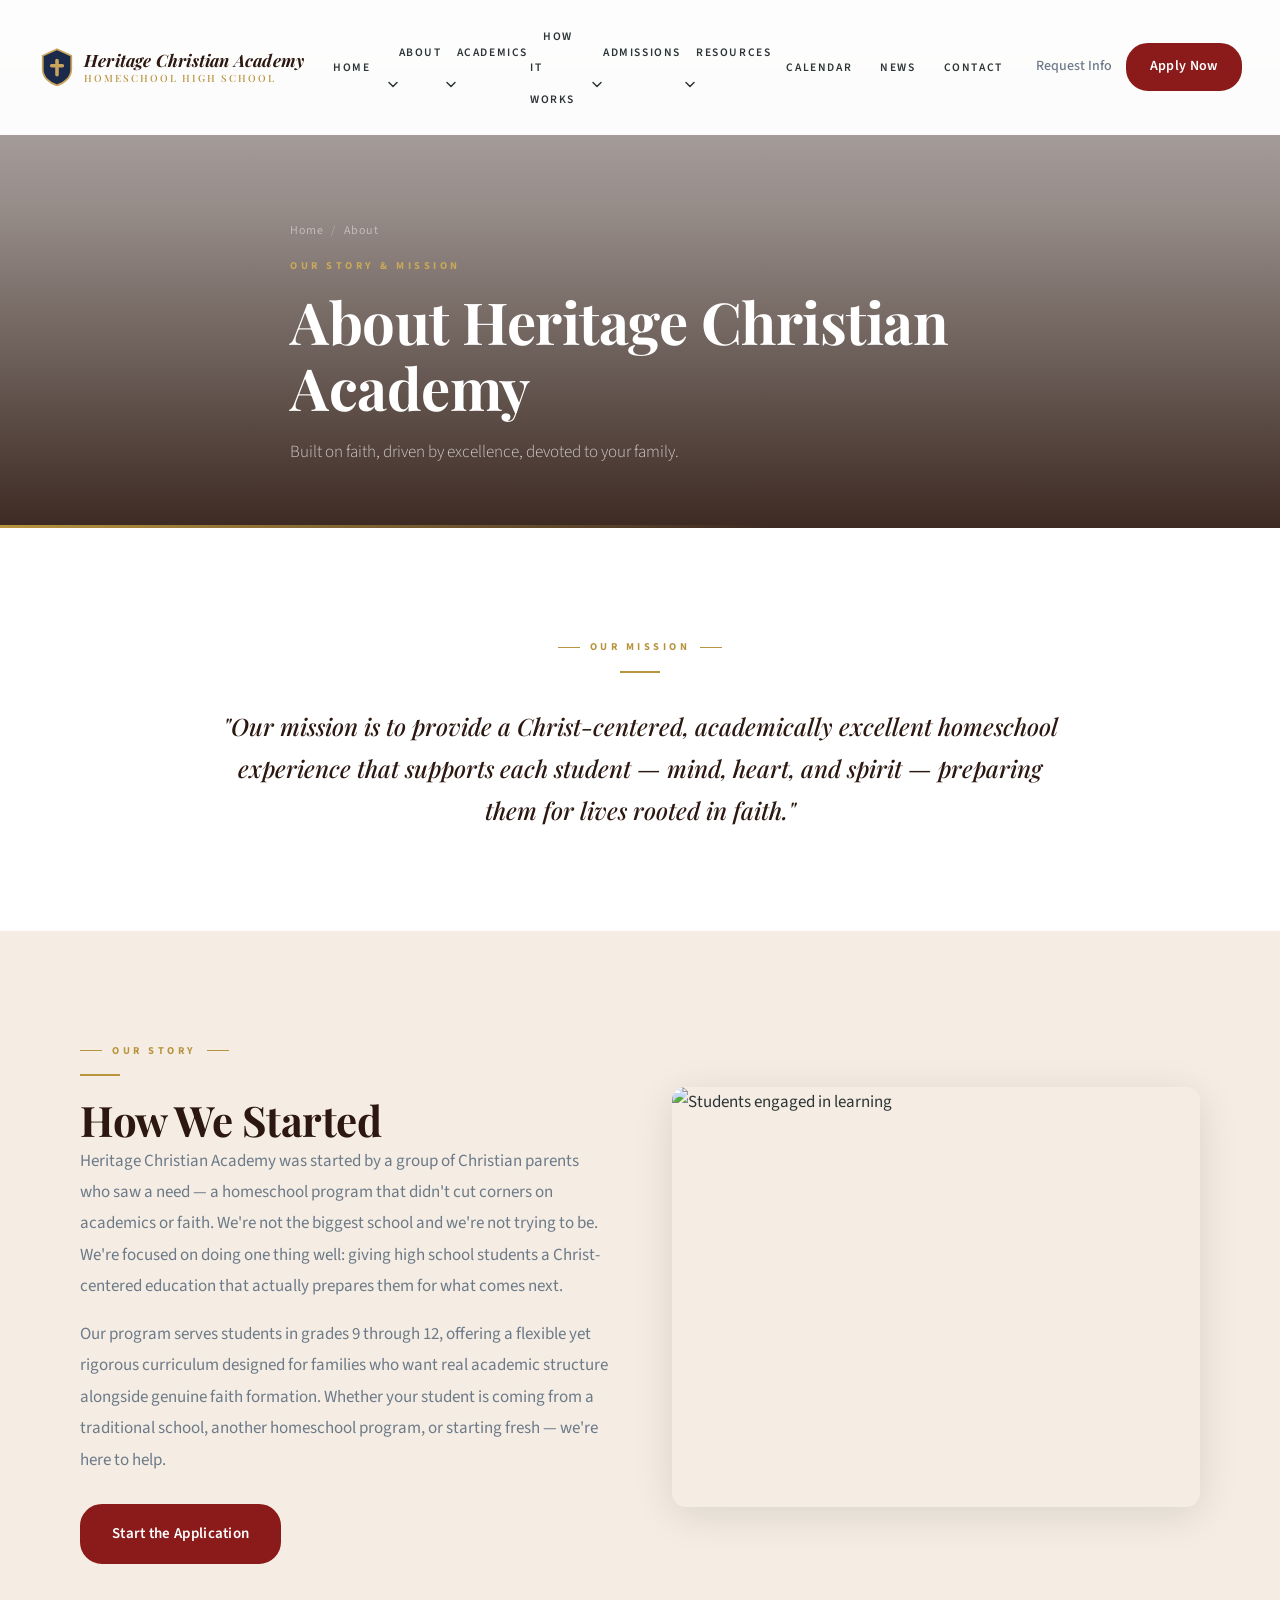
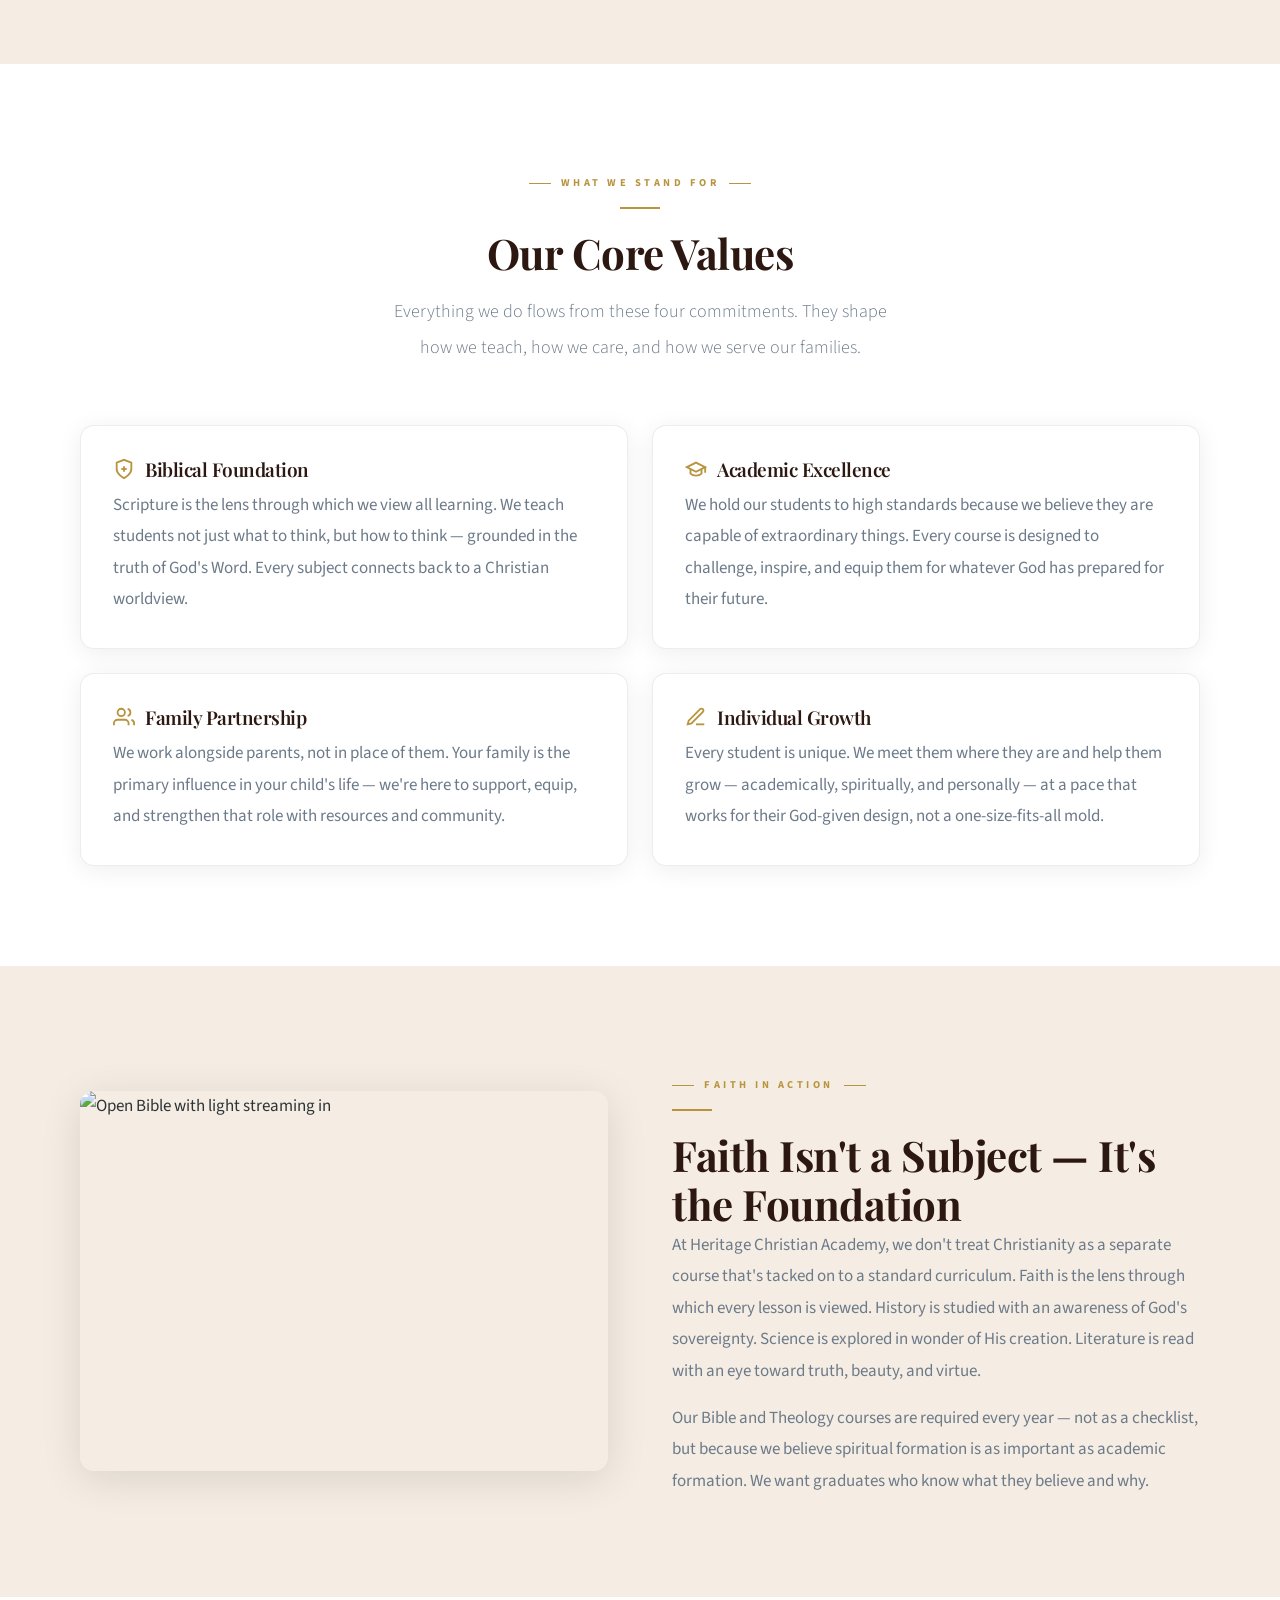
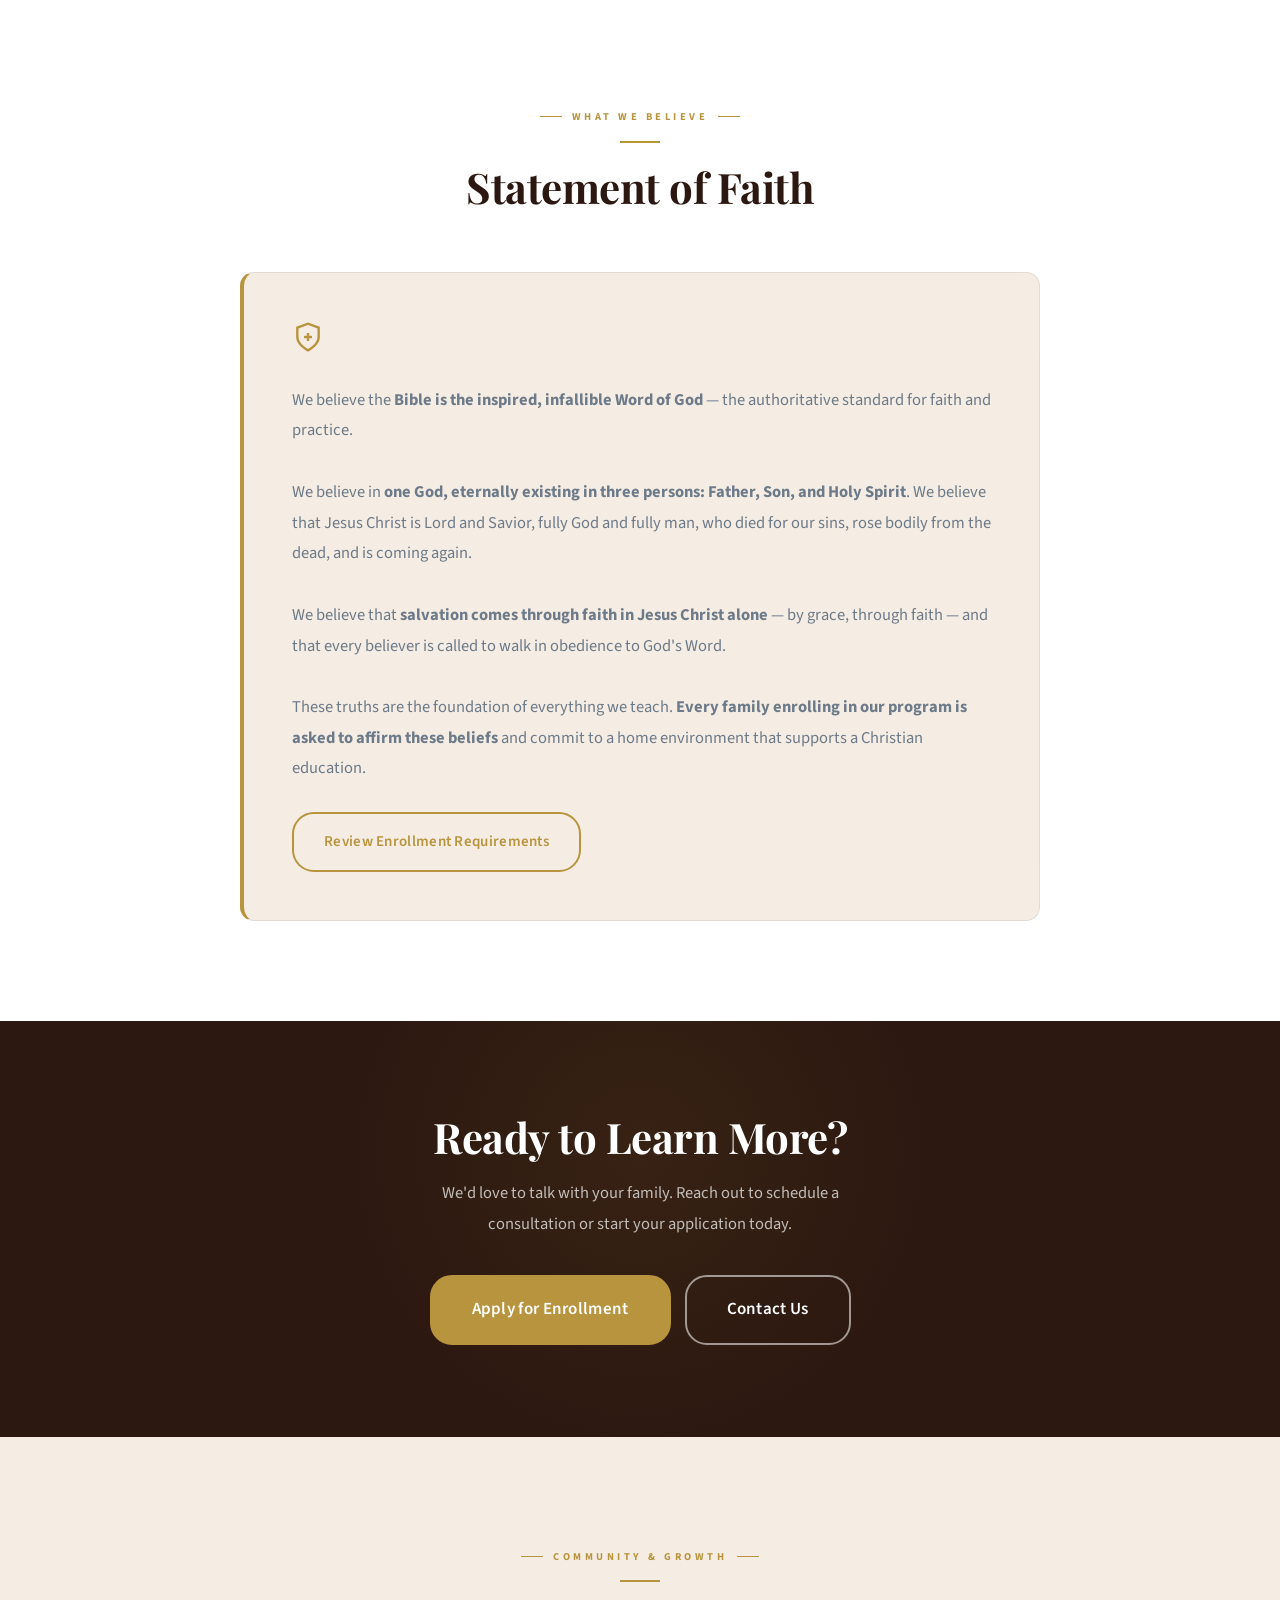
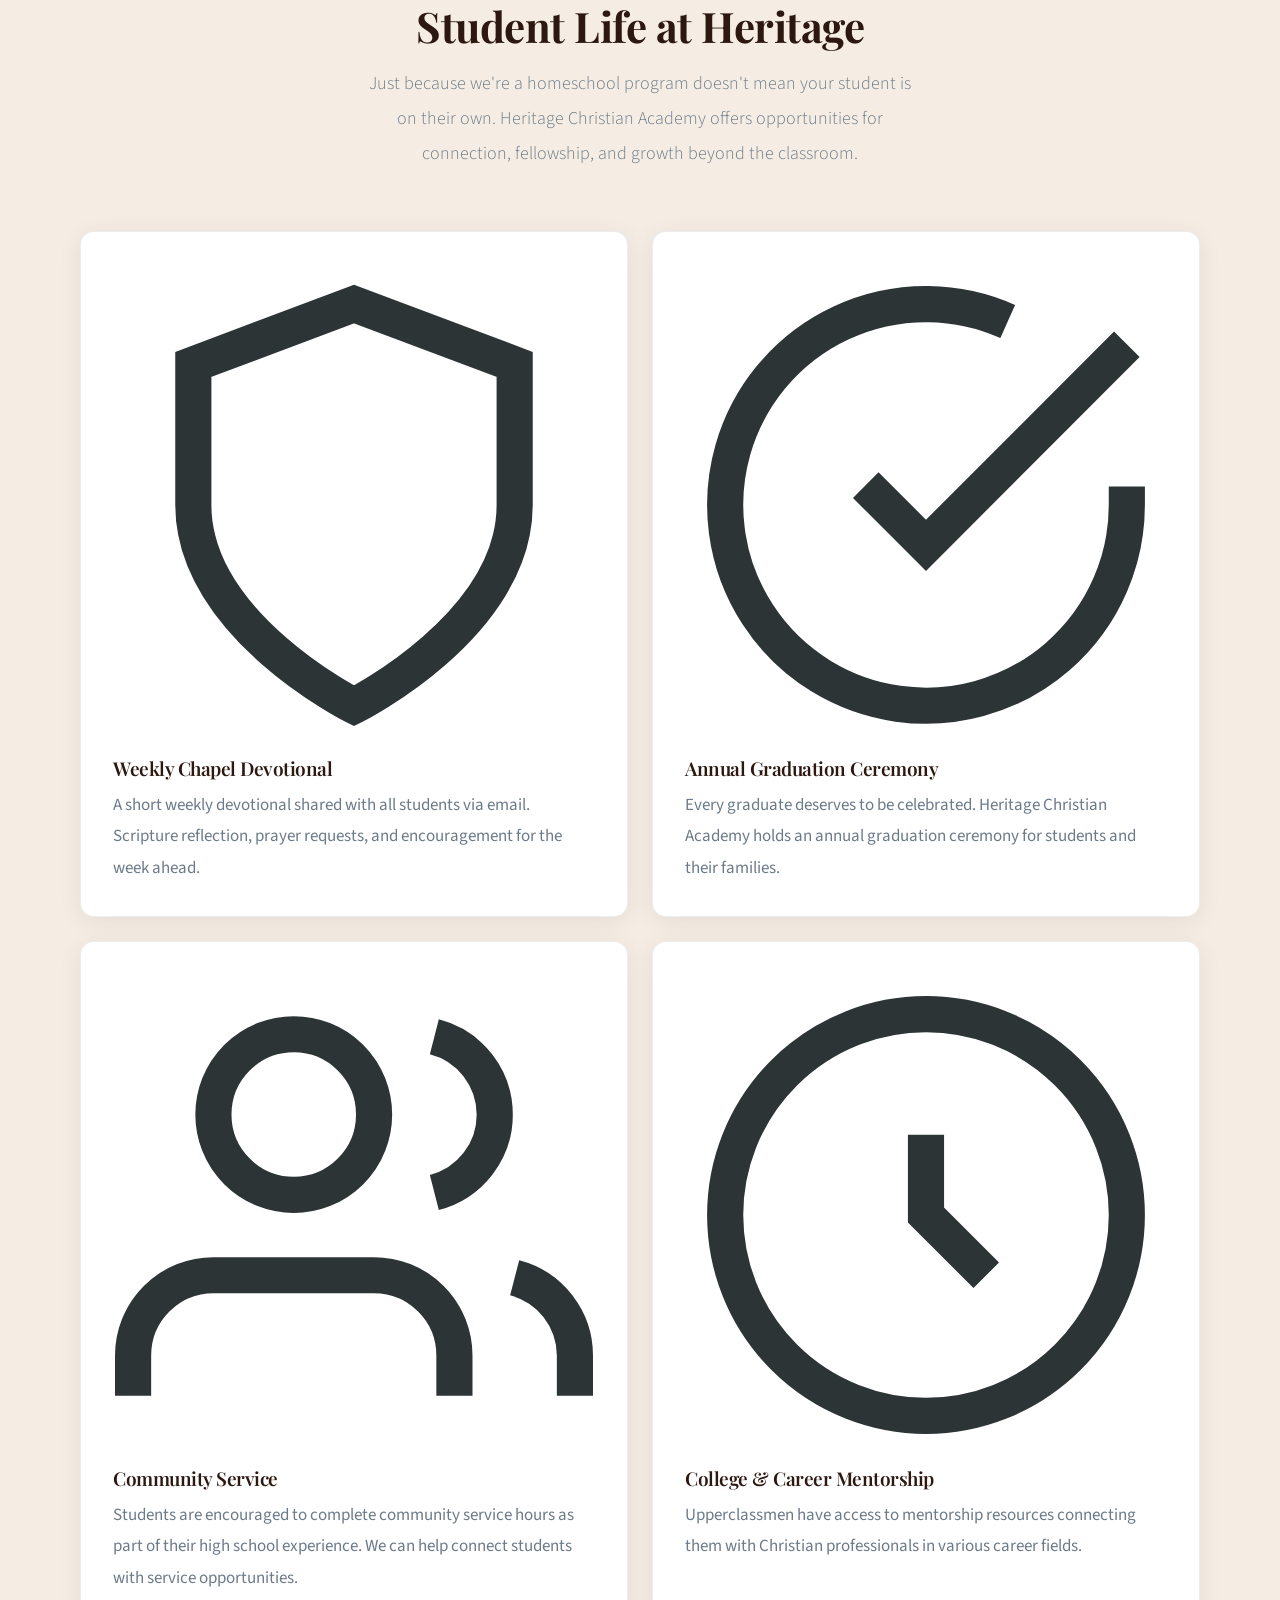
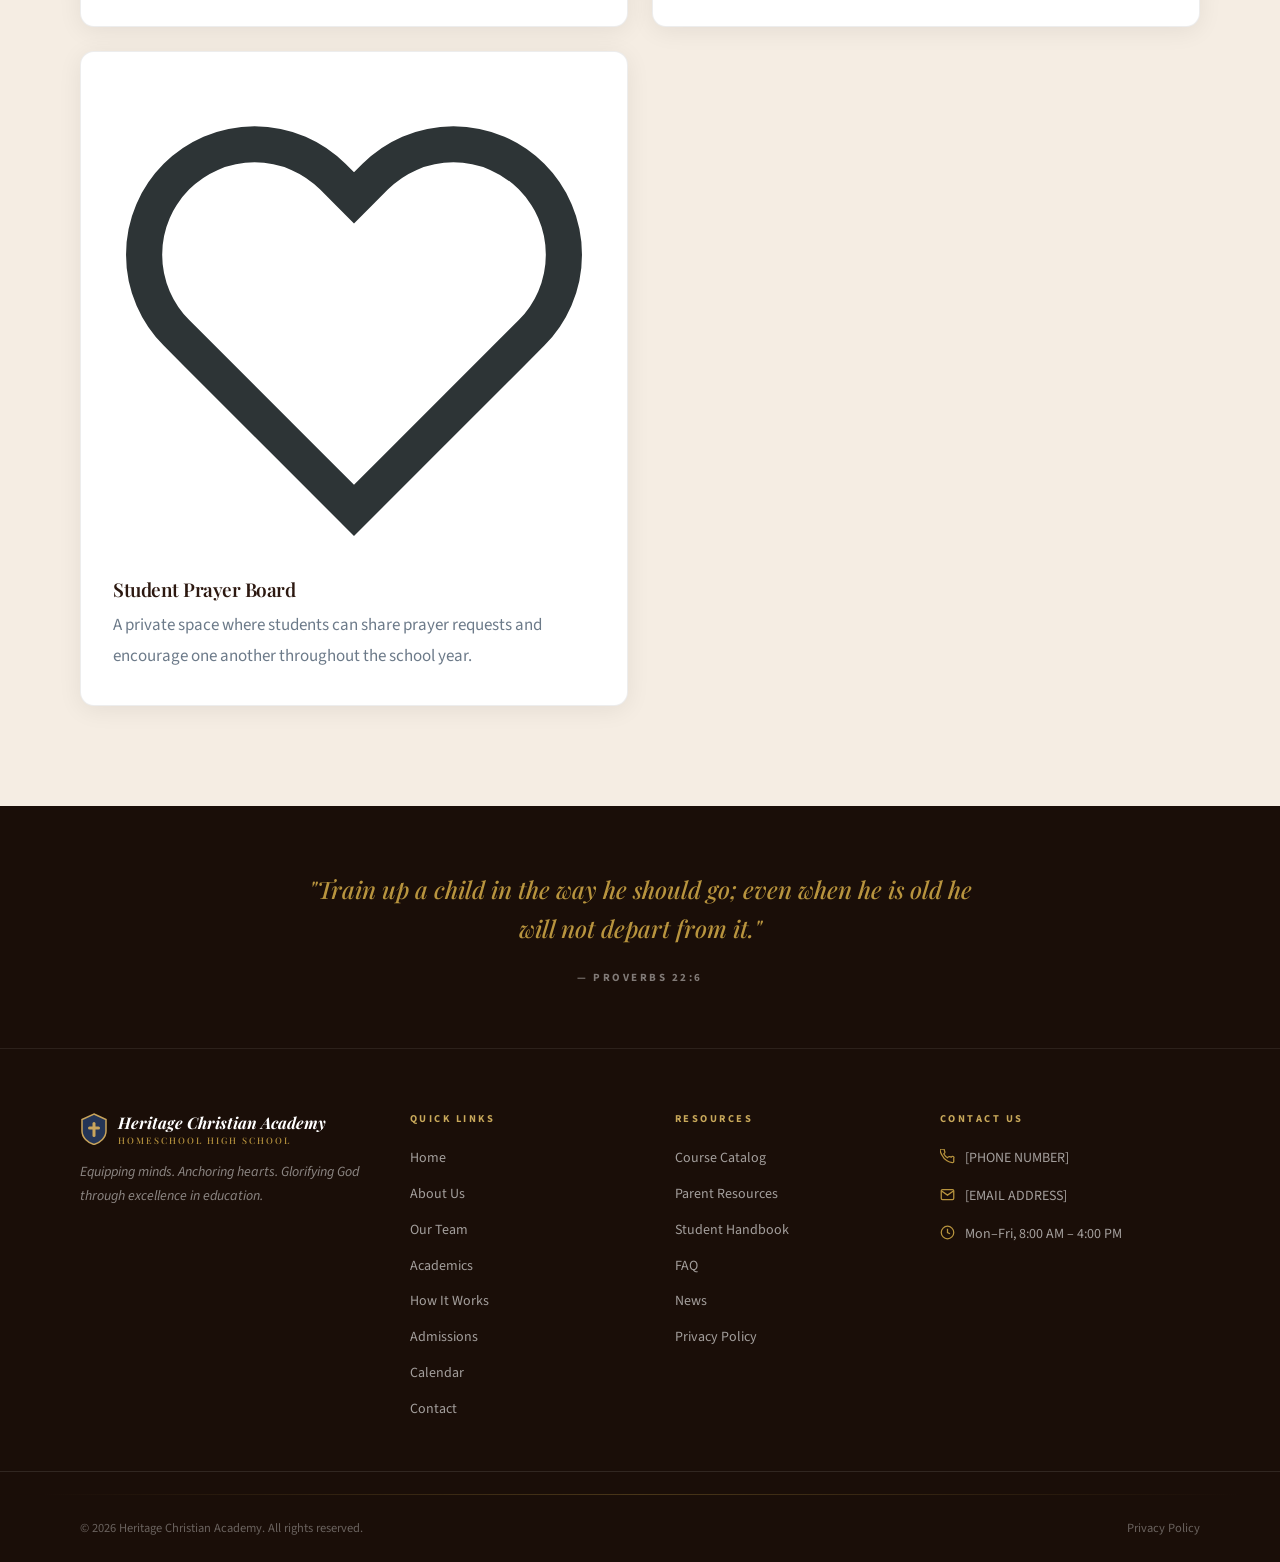
==== about.html @ bde18c43 "complete professional school website - all features added - Added 6 new pages: team, handbook, cours" ====
﻿<!DOCTYPE html>
<html lang="en">
<head>
  <meta charset="UTF-8" />
  <meta name="viewport" content="width=device-width, initial-scale=1.0" />
  <title>Heritage Christian Academy | About Us | Christian Homeschool High School</title>
  <meta name="description" content="Learn about Heritage Christian Academy's mission, values, story, and statement of faith. A Christ-centered homeschool high school serving grades 9–12." />
  <meta property="og:title" content="About Us | Heritage Christian Academy" />
  <meta property="og:description" content="Our mission is to provide a Christ-centered, academically excellent homeschool experience that prepares students for a life of purpose, service, and faith." />
  <link rel="icon" type="image/svg+xml" href="data:image/svg+xml,<svg xmlns='http://www.w3.org/2000/svg' viewBox='0 0 32 32'><path d='M16 1 L30 6.5 L30 18 C30 25 23 30 16 32 C9 30 2 25 2 18 L2 6.5 Z' fill='%231B2A4A'/><rect x='14.5' y='9' width='3' height='15' fill='%23C8A45C' rx='1'/><rect x='9.5' y='14' width='13' height='3' fill='%23C8A45C' rx='1'/></svg>" />
  <link rel="preconnect" href="https://fonts.googleapis.com" />
  <link rel="preconnect" href="https://fonts.gstatic.com" crossorigin />
  <link href="https://fonts.googleapis.com/css2?family=Playfair+Display:ital,wght@0,400;0,500;0,600;0,700;0,800;1,400;1,500;1,600&family=Source+Sans+3:wght@300;400;500;600;700&display=swap" rel="stylesheet" />
  <link rel="stylesheet" href="styles.css" />
</head>
<body>

<nav class="navbar" id="navbar" role="navigation" aria-label="Main navigation">
  <div class="container navbar-inner">
    <a href="index.html" class="nav-logo" aria-label="Heritage Christian Academy home">
      <svg class="nav-logo-icon" viewBox="0 0 28 32" fill="none"><path d="M14 1L26 6.5V18C26 24.5 20.5 29.5 14 31.5C7.5 29.5 2 24.5 2 18V6.5L14 1Z" fill="#1B2A4A" stroke="#C8A45C" stroke-width="1.5"/><rect x="12.5" y="9" width="3" height="15" rx="1.5" fill="#C8A45C"/><rect x="8" y="13.5" width="12" height="3" rx="1.5" fill="#C8A45C"/></svg>
      <div class="nav-logo-text">Heritage Christian Academy<span>Homeschool High School</span></div>
    </a>
    <ul class="nav-links" role="list"><li><a href="index.html">Home</a></li><li class="has-dropdown"><a href="about.html">About <svg class="nav-chevron" viewBox="0 0 10 6" fill="none"><path d="M1 1l4 4 4-4" stroke="currentColor" stroke-width="1.5" stroke-linecap="round" stroke-linejoin="round"/></svg></a><ul class="nav-dropdown"><li><a href="about.html">Our Story</a></li><li><a href="team.html">Our Team</a></li><li><a href="about.html#student-life">Student Life</a></li></ul></li><li class="has-dropdown"><a href="academics.html">Academics <svg class="nav-chevron" viewBox="0 0 10 6" fill="none"><path d="M1 1l4 4 4-4" stroke="currentColor" stroke-width="1.5" stroke-linecap="round" stroke-linejoin="round"/></svg></a><ul class="nav-dropdown"><li><a href="academics.html">Overview</a></li><li><a href="courses.html">Course Catalog</a></li><li><a href="academics.html#diplomas">Graduation Reqs</a></li></ul></li><li><a href="howitworks.html">How It Works</a></li><li class="has-dropdown"><a href="admissions.html">Admissions <svg class="nav-chevron" viewBox="0 0 10 6" fill="none"><path d="M1 1l4 4 4-4" stroke="currentColor" stroke-width="1.5" stroke-linecap="round" stroke-linejoin="round"/></svg></a><ul class="nav-dropdown"><li><a href="admissions.html">How to Apply</a></li><li><a href="admissions.html#tuition">Tuition &amp; Fees</a></li></ul></li><li class="has-dropdown"><a href="resources.html">Resources <svg class="nav-chevron" viewBox="0 0 10 6" fill="none"><path d="M1 1l4 4 4-4" stroke="currentColor" stroke-width="1.5" stroke-linecap="round" stroke-linejoin="round"/></svg></a><ul class="nav-dropdown"><li><a href="resources.html">Parent Resources</a></li><li><a href="handbook.html">Student Handbook</a></li><li><a href="resources.html#transcripts">Transcripts</a></li></ul></li><li><a href="calendar.html">Calendar</a></li><li><a href="news.html">News</a></li><li><a href="contact.html">Contact</a></li></ul>
    <div class="nav-actions">
      <a href="contact.html#inquiry" class="nav-info-link">Request Info</a>
      <a href="apply.html" class="btn btn-primary btn-sm">Apply Now</a>
    </div>
    <button class="hamburger" id="hamburger" aria-label="Toggle menu" aria-expanded="false"><span></span><span></span><span></span></button>
  </div>
</nav>
<div class="mobile-menu" id="mobile-menu" role="dialog">
  <nav><a href="index.html">Home</a><a href="about.html">About</a><a href="team.html">Our Team</a><a href="academics.html">Academics</a><a href="courses.html">Courses</a><a href="howitworks.html">How It Works</a><a href="admissions.html">Admissions</a><a href="resources.html">Resources</a><a href="handbook.html">Handbook</a><a href="calendar.html">Calendar</a><a href="news.html">News</a><a href="contact.html">Contact</a></nav>
  <div class="mobile-menu-apply"><a href="apply.html" class="btn btn-primary">Apply Now</a></div>
  <button class="mobile-close" id="mobile-close" aria-label="Close menu"><svg viewBox="0 0 24 24" fill="none" stroke="currentColor" stroke-width="2.5"><line x1="18" y1="6" x2="6" y2="18"/><line x1="6" y1="6" x2="18" y2="18"/></svg></button>
</div>

<!-- ── Page Hero ───────────────────────────────────────────── -->
<section class="page-hero body-offset">
  <div class="page-hero-bg" style="background-image:url('https://images.unsplash.com/photo-1427504494785-3a9ca7044f45?w=1600&auto=format&fit=crop&q=80')"></div>
  <div class="page-hero-overlay"></div>
  <div class="container page-hero-content">
    <nav class="page-breadcrumb" aria-label="Breadcrumb">
      <a href="index.html">Home</a><span class="sep">/</span><span>About</span>
    </nav>
    <p class="page-hero-label">Our Story &amp; Mission</p>
    <h1 class="page-hero-title">About Heritage Christian Academy</h1>
    <p class="page-hero-sub">Built on faith, driven by excellence, devoted to your family.</p>
  </div>
  <div class="page-hero-accent"></div>
</section>

<!-- ── Mission Statement ──────────────────────────────────── -->
<section class="section bg-white" id="mission">
  <div class="container">
    <div class="section-header centered fade-up" style="margin-bottom:0">
      <span class="section-label">Our Mission</span>
      <div class="accent-line"></div>
    </div>
    <div class="fade-up" style="margin-top:32px">
      <p class="mission-statement">"Our mission is to provide a Christ-centered, academically excellent homeschool experience that supports each student — mind, heart, and spirit — preparing them for lives rooted in faith."</p>
    </div>
  </div>
</section>

<!-- ── Our Story ──────────────────────────────────────────── -->
<section class="section bg-cream">
  <div class="container">
    <div class="two-col">
      <div class="two-col-text fade-up">
        <span class="section-label">Our Story</span>
        <div class="accent-line"></div>
        <h2>How We Started</h2>
        <p>Heritage Christian Academy was started by a group of Christian parents who saw a need — a homeschool program that didn't cut corners on academics or faith. We're not the biggest school and we're not trying to be. We're focused on doing one thing well: giving high school students a Christ-centered education that actually prepares them for what comes next.</p>
        <p>Our program serves students in grades 9 through 12, offering a flexible yet rigorous curriculum designed for families who want real academic structure alongside genuine faith formation. Whether your student is coming from a traditional school, another homeschool program, or starting fresh — we're here to help.</p>
        <div style="margin-top:28px">
          <a href="admissions.html" class="btn btn-primary">Start the Application</a>
        </div>
      </div>
      <div class="two-col-img fade-up" style="height:420px">
        <img src="https://images.unsplash.com/photo-1427504494785-3a9ca7044f45?w=800&q=80" alt="Students engaged in learning" loading="lazy" />
      </div>
    </div>
  </div>
</section>

<!-- ── Our Values ─────────────────────────────────────────── -->
<section class="section bg-white" id="values">
  <div class="container">
    <div class="section-header centered fade-up">
      <span class="section-label">What We Stand For</span>
      <div class="accent-line"></div>
      <h2>Our Core Values</h2>
      <p class="lead" style="max-width:520px;margin:16px auto 0">Everything we do flows from these four commitments. They shape how we teach, how we care, and how we serve our families.</p>
    </div>
    <div class="values-grid">
      <div class="value-card fade-up">
        <h3>
          <svg viewBox="0 0 24 24" fill="none" stroke="currentColor" stroke-width="2" aria-hidden="true"><path d="M12 22s8-4 8-10V5l-8-3-8 3v7c0 6 8 10 8 10z"/><line x1="12" y1="9" x2="12" y2="15"/><line x1="9" y1="12" x2="15" y2="12"/></svg>
          Biblical Foundation
        </h3>
        <p>Scripture is the lens through which we view all learning. We teach students not just what to think, but how to think — grounded in the truth of God's Word. Every subject connects back to a Christian worldview.</p>
      </div>
      <div class="value-card fade-up">
        <h3>
          <svg viewBox="0 0 24 24" fill="none" stroke="currentColor" stroke-width="2" aria-hidden="true"><path d="M22 10v6M2 10l10-5 10 5-10 5z"/><path d="M6 12v5c3 3 9 3 12 0v-5"/></svg>
          Academic Excellence
        </h3>
        <p>We hold our students to high standards because we believe they are capable of extraordinary things. Every course is designed to challenge, inspire, and equip them for whatever God has prepared for their future.</p>
      </div>
      <div class="value-card fade-up">
        <h3>
          <svg viewBox="0 0 24 24" fill="none" stroke="currentColor" stroke-width="2" aria-hidden="true"><path d="M17 21v-2a4 4 0 00-4-4H5a4 4 0 00-4 4v2"/><circle cx="9" cy="7" r="4"/><path d="M23 21v-2a4 4 0 00-3-3.87M16 3.13a4 4 0 010 7.75"/></svg>
          Family Partnership
        </h3>
        <p>We work alongside parents, not in place of them. Your family is the primary influence in your child's life — we're here to support, equip, and strengthen that role with resources and community.</p>
      </div>
      <div class="value-card fade-up">
        <h3>
          <svg viewBox="0 0 24 24" fill="none" stroke="currentColor" stroke-width="2" aria-hidden="true"><path d="M12 20h9"/><path d="M16.5 3.5a2.121 2.121 0 013 3L7 19l-4 1 1-4L16.5 3.5z"/></svg>
          Individual Growth
        </h3>
        <p>Every student is unique. We meet them where they are and help them grow — academically, spiritually, and personally — at a pace that works for their God-given design, not a one-size-fits-all mold.</p>
      </div>
    </div>
  </div>
</section>

<!-- ── Faith & Image ───────────────────────────────────────── -->
<section class="section bg-cream">
  <div class="container">
    <div class="two-col" style="direction:rtl">
      <div class="two-col-text fade-up" style="direction:ltr">
        <span class="section-label">Faith in Action</span>
        <div class="accent-line"></div>
        <h2>Faith Isn't a Subject — It's the Foundation</h2>
        <p>At Heritage Christian Academy, we don't treat Christianity as a separate course that's tacked on to a standard curriculum. Faith is the lens through which every lesson is viewed. History is studied with an awareness of God's sovereignty. Science is explored in wonder of His creation. Literature is read with an eye toward truth, beauty, and virtue.</p>
        <p>Our Bible and Theology courses are required every year — not as a checklist, but because we believe spiritual formation is as important as academic formation. We want graduates who know what they believe and why.</p>
      </div>
      <div class="two-col-img fade-up" style="height:380px;direction:ltr">
        <img src="https://images.unsplash.com/photo-1504052434569-70ad5836ab65?w=800&q=80" alt="Open Bible with light streaming in" loading="lazy" />
      </div>
    </div>
  </div>
</section>

<!-- ── Statement of Faith ─────────────────────────────────── -->
<section class="section bg-white" id="statement-of-faith">
  <div class="container">
    <div class="section-header centered fade-up">
      <span class="section-label">What We Believe</span>
      <div class="accent-line"></div>
      <h2>Statement of Faith</h2>
    </div>
    <div class="sof-box fade-up">
      <div class="sof-icon">
        <svg width="32" height="32" viewBox="0 0 24 24" fill="none" stroke="currentColor" stroke-width="1.8" aria-hidden="true"><path d="M12 22s8-4 8-10V5l-8-3-8 3v7c0 6 8 10 8 10z"/><line x1="12" y1="9" x2="12" y2="15"/><line x1="9" y1="12" x2="15" y2="12"/></svg>
      </div>
      <p>We believe the <strong>Bible is the inspired, infallible Word of God</strong> — the authoritative standard for faith and practice.</p>
      <br/>
      <p>We believe in <strong>one God, eternally existing in three persons: Father, Son, and Holy Spirit</strong>. We believe that Jesus Christ is Lord and Savior, fully God and fully man, who died for our sins, rose bodily from the dead, and is coming again.</p>
      <br/>
      <p>We believe that <strong>salvation comes through faith in Jesus Christ alone</strong> — by grace, through faith — and that every believer is called to walk in obedience to God's Word.</p>
      <br/>
      <p>These truths are the foundation of everything we teach. <strong>Every family enrolling in our program is asked to affirm these beliefs</strong> and commit to a home environment that supports a Christian education.</p>
      <div style="margin-top:28px">
        <a href="admissions.html" class="btn btn-outline-gold">Review Enrollment Requirements</a>
      </div>
    </div>
  </div>
</section>

<!-- ── CTA ─────────────────────────────────────────────────── -->
<section class="cta-banner">
  <div class="container">
    <h2 class="fade-up">Ready to Learn More?</h2>
    <p class="fade-up">We'd love to talk with your family. Reach out to schedule a consultation or start your application today.</p>
    <div class="cta-buttons fade-up">
      <a href="apply.html" class="btn btn-gold btn-lg">Apply for Enrollment</a>
      <a href="contact.html" class="btn btn-outline-white btn-lg">Contact Us</a>
    </div>
  </div>
</section>

<!-- ── Student Life ───────────────────────────────────────── -->
<section class="section bg-cream" id="student-life">
  <div class="container">
    <div class="section-header centered fade-up">
      <span class="section-label">Community &amp; Growth</span>
      <div class="accent-line"></div>
      <h2>Student Life at Heritage</h2>
      <p class="lead" style="max-width:560px;margin:14px auto 0">Just because we're a homeschool program doesn't mean your student is on their own. Heritage Christian Academy offers opportunities for connection, fellowship, and growth beyond the classroom.</p>
    </div>
    <div class="values-grid fade-up">
      <div class="value-card"><div class="value-icon"><svg viewBox="0 0 24 24" fill="none" stroke="currentColor" stroke-width="1.8"><path d="M12 22s8-4 8-10V5l-8-3-8 3v7c0 6 8 10 8 10z"/></svg></div><h3>Weekly Chapel Devotional</h3><p>A short weekly devotional shared with all students via email. Scripture reflection, prayer requests, and encouragement for the week ahead.</p></div>
      <div class="value-card"><div class="value-icon"><svg viewBox="0 0 24 24" fill="none" stroke="currentColor" stroke-width="1.8"><path d="M22 11.08V12a10 10 0 11-5.93-9.14"/><polyline points="22 4 12 14.01 9 11.01"/></svg></div><h3>Annual Graduation Ceremony</h3><p>Every graduate deserves to be celebrated. Heritage Christian Academy holds an annual graduation ceremony for students and their families.</p></div>
      <div class="value-card"><div class="value-icon"><svg viewBox="0 0 24 24" fill="none" stroke="currentColor" stroke-width="1.8"><path d="M17 21v-2a4 4 0 00-4-4H5a4 4 0 00-4 4v2"/><circle cx="9" cy="7" r="4"/><path d="M23 21v-2a4 4 0 00-3-3.87M16 3.13a4 4 0 010 7.75"/></svg></div><h3>Community Service</h3><p>Students are encouraged to complete community service hours as part of their high school experience. We can help connect students with service opportunities.</p></div>
      <div class="value-card"><div class="value-icon"><svg viewBox="0 0 24 24" fill="none" stroke="currentColor" stroke-width="1.8"><circle cx="12" cy="12" r="10"/><path d="M12 8v4l3 3"/></svg></div><h3>College &amp; Career Mentorship</h3><p>Upperclassmen have access to mentorship resources connecting them with Christian professionals in various career fields.</p></div>
      <div class="value-card"><div class="value-icon"><svg viewBox="0 0 24 24" fill="none" stroke="currentColor" stroke-width="1.8"><path d="M20.84 4.61a5.5 5.5 0 00-7.78 0L12 5.67l-1.06-1.06a5.5 5.5 0 00-7.78 7.78l1.06 1.06L12 21.23l7.78-7.78 1.06-1.06a5.5 5.5 0 000-7.78z"/></svg></div><h3>Student Prayer Board</h3><p>A private space where students can share prayer requests and encourage one another throughout the school year.</p></div>
    </div>
  </div>
</section>

<footer class="footer" role="contentinfo">
  <div class="footer-scripture-top"><blockquote>"Train up a child in the way he should go; even when he is old he will not depart from it."</blockquote><cite>— Proverbs 22:6</cite></div>
  <div class="footer-main"><div class="container"><div class="footer-grid">
    <div><div class="footer-logo"><svg width="28" height="32" viewBox="0 0 28 32" fill="none"><path d="M14 1L26 6.5V18C26 24.5 20.5 29.5 14 31.5C7.5 29.5 2 24.5 2 18V6.5L14 1Z" fill="#243557" stroke="#C8A45C" stroke-width="1.5"/><rect x="12.5" y="9" width="3" height="15" rx="1.5" fill="#C8A45C"/><rect x="8" y="13.5" width="12" height="3" rx="1.5" fill="#C8A45C"/></svg><div class="footer-logo-text">Heritage Christian Academy<span>Homeschool High School</span></div></div><p class="footer-tagline">Equipping minds. Anchoring hearts. Glorifying God through excellence in education.</p></div>
    <div><h4 class="footer-heading">Quick Links</h4><ul class="footer-links"><li><a href="index.html">Home</a></li><li><a href="about.html">About Us</a></li><li><a href="team.html">Our Team</a></li><li><a href="academics.html">Academics</a></li><li><a href="howitworks.html">How It Works</a></li><li><a href="admissions.html">Admissions</a></li><li><a href="calendar.html">Calendar</a></li><li><a href="contact.html">Contact</a></li></ul></div>
    <div><h4 class="footer-heading">Resources</h4><ul class="footer-links"><li><a href="courses.html">Course Catalog</a></li><li><a href="resources.html">Parent Resources</a></li><li><a href="handbook.html">Student Handbook</a></li><li><a href="faq.html">FAQ</a></li><li><a href="news.html">News</a></li><li><a href="privacy.html">Privacy Policy</a></li></ul></div>
    <div><h4 class="footer-heading">Contact Us</h4><div class="footer-contact"><div class="footer-contact-item"><svg viewBox="0 0 24 24" fill="none" stroke="currentColor" stroke-width="2"><path d="M22 16.92v3a2 2 0 01-2.18 2 19.79 19.79 0 01-8.63-3.07A19.5 19.5 0 013.07 9.76a19.79 19.79 0 01-3.07-8.68A2 2 0 012 0h3a2 2 0 012 1.72 12.84 12.84 0 00.7 2.81 2 2 0 01-.45 2.11L6.09 7.91a16 16 0 006 6l1.27-1.27a2 2 0 012.11-.45 12.84 12.84 0 002.81.7A2 2 0 0122 14.92z"/></svg><span><a href="tel:[PHONE NUMBER]">[PHONE NUMBER]</a></span></div><div class="footer-contact-item"><svg viewBox="0 0 24 24" fill="none" stroke="currentColor" stroke-width="2"><path d="M4 4h16c1.1 0 2 .9 2 2v12c0 1.1-.9 2-2 2H4c-1.1 0-2-.9-2-2V6c0-1.1.9-2 2-2z"/><polyline points="22,6 12,13 2,6"/></svg><span><a href="mailto:[EMAIL ADDRESS]">[EMAIL ADDRESS]</a></span></div><div class="footer-contact-item"><svg viewBox="0 0 24 24" fill="none" stroke="currentColor" stroke-width="2"><circle cx="12" cy="12" r="10"/><polyline points="12 6 12 12 16 14"/></svg><span>Mon–Fri, 8:00 AM – 4:00 PM</span></div></div></div>
  </div></div></div>
  <div class="footer-bottom"><div class="footer-gold-line container"></div><div class="footer-bottom-inner"><span>© 2026 Heritage Christian Academy. All rights reserved.</span><div class="footer-bottom-links"><a href="privacy.html">Privacy Policy</a></div></div></div>
</footer>

<script src="script.js"></script>
</body>
</html>
---- styles.css ----
/* ============================================================
   HERITAGE CHRISTIAN ACADEMY — STYLES v2
   ============================================================ */

@import url('https://fonts.googleapis.com/css2?family=Playfair+Display:ital,wght@0,400;0,500;0,600;0,700;0,800;1,400;1,500;1,600&family=Source+Sans+3:wght@300;400;500;600;700&display=swap');

/* ── Variables ────────────────────────────────────────────── */
:root {
  --navy:        #2C1810;
  --navy-dark:   #1A0E08;
  --navy-light:  #3B2218;
  --cream:       #F5EDE3;
  --cream-dark:  #F0E6D8;
  --gold:        #B8943E;
  --gold-dark:   #A6843A;
  --gold-light:  #C8A85A;
  --crimson:      #8B1A1A;
  --crimson-dark: #6B1010;
  --crimson-light: #A02020;
  --sage:        #7FA085;
  --sage-light:  #97B89D;
  --charcoal:    #2D3436;
  --gray:        #6C7A89;
  --gray-light:  #9BA8B4;
  --white:       #FFFFFF;
  --border:      rgba(0,0,0,0.07);
  --border-gold: rgba(184,148,62,0.25);
  --shadow:      0 4px 24px rgba(0,0,0,0.07);
  --shadow-md:   0 8px 40px rgba(0,0,0,0.11);
  --shadow-lg:   0 20px 64px rgba(0,0,0,0.15);
  --radius:      14px;
  --radius-sm:   8px;
  --radius-lg:   22px;
  --font-serif:  'Playfair Display', Georgia, 'Times New Roman', serif;
  --font-sans:   'Source Sans 3', system-ui, -apple-system, sans-serif;
  --ease:        cubic-bezier(0.25, 0.46, 0.45, 0.94);
  --transition:  all 0.35s cubic-bezier(0.25, 0.46, 0.45, 0.94);
  --max-width:   1200px;
}

/* ── Reset ────────────────────────────────────────────────── */
*, *::before, *::after { box-sizing: border-box; margin: 0; padding: 0; }
html { scroll-behavior: smooth; font-size: 16px; }
body {
  font-family: var(--font-sans);
  color: var(--charcoal);
  background: var(--white);
  line-height: 1.85;
  font-size: 17px;
  -webkit-font-smoothing: antialiased;
  overflow-x: hidden;
}
img { max-width: 100%; height: auto; display: block; }
a { color: inherit; text-decoration: none; }
ul { list-style: none; }
button { border: none; background: none; cursor: pointer; font-family: inherit; }
input, textarea, select { font-family: var(--font-sans); font-size: 1rem; color: var(--charcoal); }

/* ── Container ────────────────────────────────────────────── */
.container { max-width: var(--max-width); margin: 0 auto; padding: 0 40px; }
.section { padding: 100px 0; }
.section-sm { padding: 64px 0; }
.section-lg { padding: 128px 0; }

/* ── Typography ───────────────────────────────────────────── */
h1, h2, h3, h4 { font-family: var(--font-serif); line-height: 1.18; color: var(--navy); letter-spacing: -0.5px; }
h1 { font-size: clamp(38px, 5vw, 62px); font-weight: 700; }
h2 { font-size: clamp(28px, 3.5vw, 42px); font-weight: 700; }
h3 { font-size: clamp(20px, 2.5vw, 26px); font-weight: 600; }
h4 { font-size: 18px; font-weight: 600; }
p  { font-size: 17px; color: var(--gray); line-height: 1.85; }
.lead { font-size: 1.125rem; font-weight: 300; line-height: 1.95; }

.section-label {
  display: inline-flex; align-items: center; gap: 10px;
  font-family: var(--font-sans);
  font-size: 10.5px; font-weight: 700;
  letter-spacing: 3.5px; text-transform: uppercase;
  color: var(--gold); margin-bottom: 14px;
}
.section-label::before,
.section-label::after { content: ''; display: block; width: 22px; height: 1px; background: var(--gold); flex-shrink: 0; }

.section-header { margin-bottom: 60px; }
.section-header.centered { text-align: center; }
.section-header.centered .section-label { justify-content: center; }
.section-header.centered .accent-line { margin: 0 auto 20px; }
.accent-line { width: 40px; height: 2px; background: var(--gold); margin-bottom: 20px; display: block; }

.pull-quote { font-family: var(--font-serif); font-size: clamp(20px, 2.5vw, 28px); font-style: italic; color: var(--gold-dark); line-height: 1.5; margin: 28px 0; }
.text-white h2, .text-white h3, .text-white p { color: var(--white); }
.text-white .section-label { color: var(--gold-light); }
.text-white .section-label::before, .text-white .section-label::after { background: var(--gold-light); }

/* ── Buttons ──────────────────────────────────────────────── */
.btn {
  display: inline-flex; align-items: center; justify-content: center; gap: 8px;
  padding: 14px 30px; font-family: var(--font-sans);
  font-size: 0.9375rem; font-weight: 600;
  border-radius: var(--radius-lg); transition: var(--transition);
  cursor: pointer; text-decoration: none; white-space: nowrap;
  border: 2px solid transparent; letter-spacing: 0.3px;
}
.btn-primary { background: var(--crimson); color: var(--white); border-color: var(--crimson); }
.btn-primary:hover { background: var(--crimson-dark); border-color: var(--crimson-dark); transform: translateY(-2px); box-shadow: 0 8px 28px rgba(139,26,26,0.32); }
.btn-gold { background: var(--gold); color: var(--white); border-color: var(--gold); }
.btn-gold:hover { background: var(--gold-dark); border-color: var(--gold-dark); transform: translateY(-2px); box-shadow: 0 8px 28px rgba(184,148,62,0.4); }
.btn-outline-gold { background: transparent; color: var(--gold); border-color: var(--gold); }
.btn-outline-gold:hover { background: var(--gold); color: var(--white); transform: translateY(-2px); }
.btn-outline-white { background: transparent; color: var(--white); border-color: rgba(255,255,255,0.55); }
.btn-outline-white:hover { background: rgba(255,255,255,0.12); border-color: var(--white); transform: translateY(-2px); }
.btn-outline { background: transparent; color: var(--navy); border: 2px solid var(--navy); }
.btn-outline:hover { background: var(--navy); color: var(--white); transform: translateY(-2px); }
.btn-outline-light { background: transparent; color: var(--white); border: 2px solid rgba(255,255,255,0.55); }
.btn-outline-light:hover { background: rgba(255,255,255,0.1); border-color: var(--white); transform: translateY(-2px); }
.btn-sm { padding: 9px 22px; font-size: 0.875rem; }
.btn-lg { padding: 17px 40px; font-size: 1.0625rem; }
.btn-full { width: 100%; justify-content: center; }

/* ── Keyframes ────────────────────────────────────────────── */
@keyframes fadeUp {
  from { opacity: 0; transform: translateY(20px); }
  to   { opacity: 1; transform: translateY(0); }
}
@keyframes fadeIn {
  from { opacity: 0; }
  to   { opacity: 1; }
}
@keyframes ticker {
  0%   { transform: translateX(0); }
  100% { transform: translateX(-50%); }
}
@keyframes scrollBounce {
  0%, 100% { transform: translateY(0); }
  50%       { transform: translateY(8px); }
}
@keyframes goldShimmer {
  0%   { background-position: -200% center; }
  100% { background-position: 200% center; }
}
@keyframes pageOpen {
  from { opacity: 1; }
  to   { opacity: 0; }
}
@keyframes letterSpacingIn {
  from { letter-spacing: 8px; opacity: 0; }
  to   { letter-spacing: normal; opacity: 1; }
}

/* ── Page Load Overlay ────────────────────────────────────── */
.page-overlay {
  position: fixed; inset: 0; z-index: 9999;
  background: var(--cream);
  animation: pageOpen 0.5s var(--ease) 0.1s forwards;
  pointer-events: none;
}

/* ── Seasonal Announcement Bar ────────────────────────────── */
.season-bar {
  background: var(--navy);
  padding: 10px 0;
  text-align: center;
  position: fixed;
  top: 0; left: 0; right: 0;
  z-index: 1002;
}
.navbar { margin-top: 0; }
body.has-season-bar .navbar { top: 40px; }
body.has-season-bar .hero-content-wrap { padding-top: 180px; }
.season-bar .container {
  display: flex; align-items: center; justify-content: center; gap: 16px;
}
.season-bar-text {
  font-size: 13px; color: rgba(255,255,255,0.88);
  font-family: var(--font-sans); letter-spacing: 0.3px;
}
.season-bar-link {
  font-size: 12px; font-weight: 700; color: var(--gold);
  letter-spacing: 1px; text-transform: uppercase;
  border-bottom: 1px solid var(--gold);
  padding-bottom: 1px; transition: var(--transition);
  flex-shrink: 0;
}
.season-bar-link:hover { color: var(--gold-light); border-color: var(--gold-light); }
.season-bar-close {
  position: absolute; right: 20px; top: 50%; transform: translateY(-50%);
  color: rgba(255,255,255,0.5); font-size: 18px; line-height: 1;
  transition: var(--transition);
}
.season-bar-close:hover { color: var(--white); }

/* ── Navbar ───────────────────────────────────────────────── */
.navbar {
  position: fixed; top: 0; left: 0; right: 0; z-index: 1000;
  background: rgba(255,255,255,0.97);
  backdrop-filter: blur(12px); -webkit-backdrop-filter: blur(12px);
  border-bottom: 1px solid transparent;
  transition: background 0.45s var(--ease), box-shadow 0.45s var(--ease), border-color 0.45s var(--ease);
}
.navbar.scrolled {
  box-shadow: 0 2px 28px rgba(0,0,0,0.09);
  border-bottom-color: rgba(0,0,0,0.06);
}
.navbar.scrolled::after {
  content: '';
  position: absolute; bottom: -2px; left: 0; right: 0; height: 2px;
  background: linear-gradient(90deg, var(--gold) 0%, transparent 60%);
  opacity: 0.6;
}

/* Hero/transparent mode */
.navbar.hero-mode {
  background: transparent;
  backdrop-filter: none; -webkit-backdrop-filter: none;
}
.navbar.hero-mode.scrolled {
  background: rgba(255,255,255,0.97);
  backdrop-filter: blur(12px); -webkit-backdrop-filter: blur(12px);
}

/* Navbar inner — standard layout (left-logo, center-links, right-actions) */
.navbar-inner {
  display: flex; align-items: center; justify-content: space-between;
  padding: 20px 0; gap: 16px;
  transition: padding 0.3s var(--ease);
}
.navbar.scrolled .navbar-inner { padding: 14px 0; }

/* Split layout on hero mode (homepage) */
.navbar.hero-mode.split-nav .navbar-inner {
  display: grid;
  grid-template-columns: 1fr auto 1fr;
  align-items: center;
  gap: 0;
}
.navbar.hero-mode.split-nav .nav-group--left  { display: flex; justify-content: flex-end; align-items: center; }
.navbar.hero-mode.split-nav .nav-group--right { display: flex; justify-content: flex-start; align-items: center; }
.navbar.hero-mode.split-nav .nav-actions      { display: none; }

.navbar.scrolled.split-nav .navbar-inner {
  display: flex;
  justify-content: space-between;
}
.navbar.scrolled.split-nav .nav-group--left  { display: none; }
.navbar.scrolled.split-nav .nav-group--right { display: flex; align-items: center; flex: 1; justify-content: flex-end; }
.navbar.scrolled.split-nav .nav-actions      { display: flex; align-items: center; gap: 10px; }

/* Nav groups (used on homepage for split layout) */
.nav-group { display: flex; align-items: center; gap: 2px; }

/* Logo */
.nav-logo {
  display: flex; align-items: center; gap: 10px;
  text-decoration: none; flex-shrink: 0;
  transition: var(--transition);
}
.nav-logo-icon { width: 34px; height: 38px; flex-shrink: 0; }
.nav-logo-text {
  font-family: var(--font-serif); font-size: 17px; font-weight: 700;
  font-style: italic; color: var(--navy); line-height: 1.2; letter-spacing: 0.2px;
  transition: color 0.3s var(--ease);
}
.nav-logo-text span {
  display: block; font-size: 10px; font-style: normal; font-weight: 500;
  letter-spacing: 2px; text-transform: uppercase; color: var(--gold); margin-top: 1px;
}
.navbar.hero-mode .nav-logo-text { color: var(--white); }
.navbar.hero-mode .nav-logo-text span { color: var(--gold-light); }
.navbar.hero-mode.scrolled .nav-logo-text { color: var(--navy); }
.navbar.hero-mode.scrolled .nav-logo-text span { color: var(--gold); }
.navbar.hero-mode .nav-logo-icon path { fill: transparent; stroke: rgba(255,255,255,0.7); }
.navbar.hero-mode .nav-logo-icon rect { fill: rgba(255,255,255,0.8); }
.navbar.hero-mode.scrolled .nav-logo-icon path { fill: #1B2A4A; stroke: #C8A45C; }
.navbar.hero-mode.scrolled .nav-logo-icon rect { fill: #C8A45C; }

/* Nav links */
.nav-links {
  display: flex; align-items: center; gap: 2px;
  flex: 1; justify-content: center;
}
.nav-links a {
  font-family: var(--font-sans); font-size: 11.5px; font-weight: 600;
  letter-spacing: 1.6px; text-transform: uppercase; color: var(--charcoal);
  padding: 8px 13px; border-radius: 6px; transition: var(--transition);
  position: relative;
}
.nav-links a:hover { color: var(--navy); background: rgba(44,24,16,0.05); }
.nav-links a.active::after {
  content: ''; position: absolute; bottom: 3px; left: 13px; right: 13px;
  height: 2px; background: var(--crimson); border-radius: 2px;
}
.navbar.hero-mode .nav-links a { color: rgba(255,255,255,0.85); }
.navbar.hero-mode .nav-links a:hover { color: var(--white); background: rgba(255,255,255,0.1); }
.navbar.hero-mode.scrolled .nav-links a { color: var(--charcoal); }
.navbar.hero-mode.scrolled .nav-links a:hover { color: var(--navy); background: rgba(44,24,16,0.05); }

/* ── Nav Dropdowns ────────────────────────────────────────── */
.has-dropdown { position: relative; }
.nav-chevron {
  display: inline-block; width: 10px; height: 7px;
  vertical-align: middle; margin-left: 2px; flex-shrink: 0;
  transition: transform 0.2s var(--ease);
}
.has-dropdown:hover .nav-chevron,
.has-dropdown:focus-within .nav-chevron { transform: rotate(180deg); }
.nav-dropdown {
  position: absolute; top: calc(100% + 10px); left: 50%;
  transform: translateX(-50%) translateY(-6px);
  background: var(--white); min-width: 185px;
  border-radius: var(--radius-sm); padding: 6px 0;
  box-shadow: 0 8px 36px rgba(0,0,0,0.13); border: 1px solid rgba(0,0,0,0.07);
  opacity: 0; visibility: hidden; pointer-events: none;
  transition: opacity 0.22s var(--ease), transform 0.22s var(--ease), visibility 0.22s;
  z-index: 200;
}
.nav-dropdown::before {
  content: ''; position: absolute; top: -5px; left: 50%;
  transform: translateX(-50%) rotate(45deg);
  width: 9px; height: 9px; background: var(--white);
  border-left: 1px solid rgba(0,0,0,0.07); border-top: 1px solid rgba(0,0,0,0.07);
}
.has-dropdown:hover .nav-dropdown,
.has-dropdown:focus-within .nav-dropdown {
  opacity: 1; visibility: visible; pointer-events: auto;
  transform: translateX(-50%) translateY(0);
}
.nav-dropdown li a {
  display: block !important; padding: 9px 18px !important;
  font-size: 11px !important; letter-spacing: 1.2px !important;
  border-radius: 0 !important; background: transparent !important;
  color: var(--charcoal) !important; white-space: nowrap;
}
.nav-dropdown li a:hover { color: var(--navy) !important; background: rgba(44,24,16,0.05) !important; }
/* Extended mobile nav stagger for additional items */
.mobile-menu.open nav a:nth-child(9)  { transition-delay: 0.36s; }
.mobile-menu.open nav a:nth-child(10) { transition-delay: 0.40s; }
.mobile-menu.open nav a:nth-child(11) { transition-delay: 0.44s; }
.mobile-menu.open nav a:nth-child(12) { transition-delay: 0.48s; }

/* Nav actions */
.nav-actions { display: flex; align-items: center; gap: 10px; flex-shrink: 0; }
.nav-info-link {
  font-size: 0.875rem; font-weight: 500; color: var(--gray);
  padding: 8px 4px; border-bottom: 1px solid transparent; transition: var(--transition);
}
.nav-info-link:hover { color: var(--navy); border-bottom-color: var(--gold); }
.nav-apply-btn { background: var(--navy) !important; color: var(--white) !important; }
.navbar.scrolled .nav-apply-btn { background: var(--crimson) !important; color: var(--white) !important; }

/* Hamburger */
.hamburger {
  display: none; flex-direction: column; gap: 5px;
  width: 32px; height: 32px; justify-content: center; align-items: center;
  padding: 4px; flex-shrink: 0;
}
.hamburger span {
  display: block; width: 22px; height: 2px;
  background: var(--navy); border-radius: 2px;
  transition: var(--transition); transform-origin: center;
}
.navbar.hero-mode .hamburger span { background: var(--white); }
.navbar.hero-mode.scrolled .hamburger span { background: var(--navy); }
.hamburger.open span:nth-child(1) { transform: translateY(7px) rotate(45deg); }
.hamburger.open span:nth-child(2) { opacity: 0; transform: scaleX(0); }
.hamburger.open span:nth-child(3) { transform: translateY(-7px) rotate(-45deg); }

/* ── Mobile Menu ──────────────────────────────────────────── */
.mobile-menu {
  position: fixed; inset: 0; z-index: 999;
  background: var(--cream);
  display: flex; flex-direction: column; align-items: center; justify-content: center;
  opacity: 0; visibility: hidden; pointer-events: none;
  transition: opacity 0.35s var(--ease), visibility 0.35s var(--ease);
}
.mobile-menu.open { opacity: 1; visibility: visible; pointer-events: auto; }
.mobile-menu nav {
  display: flex; flex-direction: column; align-items: center; gap: 4px;
  margin-bottom: 40px;
}
.mobile-menu nav a {
  font-family: var(--font-serif); font-size: clamp(26px, 6vw, 36px); font-weight: 600;
  color: var(--navy); padding: 10px 0;
  opacity: 0; transform: translateY(18px);
  transition: opacity 0.35s var(--ease), transform 0.35s var(--ease), color 0.2s;
}
.mobile-menu.open nav a { opacity: 1; transform: none; }
.mobile-menu.open nav a:nth-child(1) { transition-delay: 0.04s; }
.mobile-menu.open nav a:nth-child(2) { transition-delay: 0.08s; }
.mobile-menu.open nav a:nth-child(3) { transition-delay: 0.12s; }
.mobile-menu.open nav a:nth-child(4) { transition-delay: 0.16s; }
.mobile-menu.open nav a:nth-child(5) { transition-delay: 0.20s; }
.mobile-menu.open nav a:nth-child(6) { transition-delay: 0.24s; }
.mobile-menu.open nav a:nth-child(7) { transition-delay: 0.28s; }
.mobile-menu.open nav a:nth-child(8) { transition-delay: 0.32s; }
.mobile-menu nav a:hover { color: var(--gold); }
.mobile-menu-apply {
  opacity: 0; transform: translateY(16px);
  transition: opacity 0.35s var(--ease) 0.38s, transform 0.35s var(--ease) 0.38s;
}
.mobile-menu.open .mobile-menu-apply { opacity: 1; transform: none; }
.mobile-social {
  display: flex; gap: 18px; margin-top: 36px;
  opacity: 0; transition: opacity 0.35s var(--ease) 0.44s;
}
.mobile-menu.open .mobile-social { opacity: 1; }
.mobile-social a {
  width: 44px; height: 44px;
  border: 1.5px solid rgba(44,24,16,0.18); border-radius: 50%;
  display: flex; align-items: center; justify-content: center;
  color: var(--navy); transition: var(--transition);
}
.mobile-social a:hover { border-color: var(--gold); color: var(--gold); }
.mobile-social svg { width: 18px; height: 18px; }
.mobile-close {
  position: absolute; top: 20px; right: 20px;
  width: 44px; height: 44px; border-radius: 50%;
  display: flex; align-items: center; justify-content: center;
  color: var(--navy); border: 1.5px solid rgba(44,24,16,0.18);
  transition: var(--transition);
}
.mobile-close:hover { border-color: var(--gold); color: var(--gold); }
.mobile-close svg { width: 20px; height: 20px; }

/* ── Homepage Hero ────────────────────────────────────────── */
.hero-home {
  position: relative; min-height: 100vh;
  display: flex; align-items: center; justify-content: center;
  overflow: hidden;
}
.hero-bg {
  position: absolute; inset: 0;
  background-image: url('https://images.unsplash.com/photo-1503676260728-1c00da094a0b?w=1800&q=85');
  background-size: cover; background-position: center 20%;
  transform: scale(1.04);
  transition: transform 8s ease;
}
.hero-bg.loaded { transform: scale(1); }
.hero-overlay {
  position: absolute; inset: 0;
  background: linear-gradient(
    to top,
    rgba(245,237,227,0.98) 0%,
    rgba(245,237,227,0.75) 30%,
    rgba(44,24,16,0.38) 70%,
    rgba(44,24,16,0.52) 100%
  );
}
.hero-content-wrap {
  position: relative; z-index: 1;
  width: 100%; display: flex; flex-direction: column;
  align-items: center; justify-content: center;
  min-height: 100vh; padding: 140px 40px 80px;
}
.hero-content { text-align: center; max-width: 760px; }
.hero-eyebrow {
  display: inline-flex; align-items: center; gap: 10px;
  font-family: var(--font-sans); font-size: 10.5px; font-weight: 700;
  letter-spacing: 3.5px; text-transform: uppercase; color: var(--gold-light);
  margin-bottom: 24px; padding: 10px 20px;
  border: 1px solid rgba(184,148,62,0.4); border-radius: 30px;
  background: rgba(184,148,62,0.08);
  opacity: 0; transform: translateY(20px);
  animation: fadeUp 0.7s var(--ease) 0.3s forwards;
}
.hero-h1 {
  font-family: 'DM Serif Display', 'Playfair Display', Georgia, serif;
  font-size: clamp(42px, 6vw, 72px); font-weight: 400; line-height: 1.1;
  color: var(--navy); margin-bottom: 24px; letter-spacing: -0.5px;
  opacity: 0; transform: translateY(20px);
  animation: fadeUp 0.7s var(--ease) 0.6s forwards;
}
.hero-h1 em { font-style: italic; color: var(--gold-dark); }
.hero-subtitle {
  font-size: 1.125rem; font-weight: 300; line-height: 1.9;
  color: #4a5060; max-width: 620px; margin: 0 auto 40px;
  opacity: 0; transform: translateY(20px);
  animation: fadeUp 0.7s var(--ease) 0.9s forwards;
}
.hero-buttons {
  display: flex; gap: 14px; flex-wrap: wrap; justify-content: center;
  opacity: 0; transform: translateY(20px);
  animation: fadeUp 0.7s var(--ease) 1.2s forwards;
}
.hero-scroll {
  position: absolute; bottom: 36px; left: 50%; transform: translateX(-50%);
  display: flex; flex-direction: column; align-items: center; gap: 8px;
  opacity: 0; animation: fadeIn 0.7s var(--ease) 1.6s forwards;
}
.hero-scroll-label {
  font-size: 10px; letter-spacing: 2.5px; text-transform: uppercase;
  color: rgba(44,24,16,0.5); font-weight: 600;
}
.scroll-line {
  width: 1px; height: 40px;
  background: linear-gradient(to bottom, var(--gold), transparent);
  position: relative;
}
.hero-scroll svg {
  width: 14px; height: 14px; color: var(--gold);
  animation: scrollBounce 1.8s ease infinite;
}

/* ── Ticker Bar ───────────────────────────────────────────── */
.ticker-bar {
  background: var(--cream-dark);
  padding: 13px 0; overflow: hidden;
  border-bottom: 1px solid var(--border-gold);
}
.ticker-track {
  display: flex; width: max-content;
  animation: ticker 35s linear infinite;
}
.ticker-track:hover { animation-play-state: paused; }
.ticker-segment {
  display: flex; align-items: center; gap: 0;
  white-space: nowrap; padding: 0 0;
}
.ticker-item {
  font-family: var(--font-sans); font-size: 11.5px; font-weight: 600;
  letter-spacing: 2px; text-transform: uppercase; color: var(--gold-dark);
  padding: 0 32px;
}
.ticker-star { color: var(--gold); font-size: 8px; }

/* ── Page Hero (Subpages) ─────────────────────────────────── */
.page-hero {
  position: relative; min-height: 420px;
  display: flex; align-items: flex-end;
  padding-bottom: 60px; overflow: hidden;
}
.page-hero-bg {
  position: absolute; inset: 0;
  background-size: cover; background-position: center;
  transition: transform 0.1s ease;
}
.page-hero-overlay {
  position: absolute; inset: 0;
  background: linear-gradient(to top, rgba(44,24,16,0.92) 0%, rgba(44,24,16,0.5) 60%, rgba(44,24,16,0.3) 100%);
}
.page-hero:not(:has(.page-hero-bg)) {
  background: var(--navy);
}
.page-hero:not(:has(.page-hero-bg))::before {
  content: ''; position: absolute; inset: 0;
  background: radial-gradient(ellipse at 70% 50%, rgba(184,148,62,0.1) 0%, transparent 70%);
}
.page-hero-content {
  position: relative; z-index: 1;
  padding-top: 140px;
}
.page-hero-label {
  font-size: 10.5px; font-weight: 700; letter-spacing: 3.5px;
  text-transform: uppercase; color: var(--gold-light);
  margin-bottom: 12px; display: block;
  opacity: 0; animation: fadeUp 0.6s var(--ease) 0.2s forwards;
}
.page-hero-title {
  color: var(--white); font-size: clamp(34px, 5vw, 58px);
  font-weight: 700; max-width: 700px; line-height: 1.15;
  letter-spacing: -0.5px; margin-bottom: 16px;
  opacity: 0; animation: fadeUp 0.6s var(--ease) 0.35s forwards;
}
.page-hero-sub {
  font-size: 1.0625rem; color: rgba(255,255,255,0.72);
  max-width: 560px; font-weight: 300; line-height: 1.8;
  opacity: 0; animation: fadeUp 0.6s var(--ease) 0.5s forwards;
}
.page-breadcrumb {
  display: flex; align-items: center; gap: 8px;
  font-size: 12px; color: rgba(255,255,255,0.45);
  letter-spacing: 0.5px; margin-bottom: 14px;
  opacity: 0; animation: fadeUp 0.5s var(--ease) 0.1s forwards;
}
.page-breadcrumb a { color: rgba(255,255,255,0.45); transition: var(--transition); }
.page-breadcrumb a:hover { color: var(--gold-light); }
.page-breadcrumb .sep { color: rgba(255,255,255,0.3); }
.page-hero-accent {
  position: absolute; bottom: 0; left: 0;
  width: 100%; height: 3px;
  background: linear-gradient(90deg, var(--gold), transparent 60%);
}

/* ── Scripture Banner ─────────────────────────────────────── */
.scripture-banner {
  background: var(--navy); padding: 80px 0; text-align: center;
  position: relative; overflow: hidden;
}
.scripture-bg-texture {
  position: absolute; inset: 0;
  background-image: radial-gradient(ellipse at 20% 50%, rgba(184,148,62,0.07) 0%, transparent 60%),
                    radial-gradient(ellipse at 80% 50%, rgba(184,148,62,0.05) 0%, transparent 50%);
}
.scripture-flourish {
  display: flex; justify-content: center; margin-bottom: 20px;
}
.scripture-flourish svg { color: var(--gold); opacity: 0.7; }
.scripture-flourish path {
  stroke: var(--gold);
  stroke-dasharray: 200;
  stroke-dashoffset: 200;
  fill: none;
  transition: stroke-dashoffset 1.2s var(--ease);
}
.scripture-banner.visible .scripture-flourish path { stroke-dashoffset: 0; }
.scripture-banner blockquote {
  font-family: var(--font-serif); font-size: clamp(20px, 2.8vw, 30px);
  font-style: italic; color: rgba(255,255,255,0.92);
  max-width: 820px; margin: 0 auto 16px; line-height: 1.65;
  font-weight: 400; position: relative; z-index: 1;
  opacity: 0; transition: opacity 0.8s var(--ease), letter-spacing 0.8s var(--ease);
  letter-spacing: 4px;
}
.scripture-banner.visible blockquote { opacity: 1; letter-spacing: 0; }
.scripture-banner cite {
  font-family: var(--font-sans); font-style: normal;
  font-size: 11px; font-weight: 700; letter-spacing: 3px; text-transform: uppercase;
  color: var(--gold); position: relative; z-index: 1;
}

/* ── Why Choose Us — Staggered ───────────────────────────── */
.why-stagger {
  display: grid; grid-template-columns: repeat(3, 1fr); gap: 28px;
  align-items: start;
}
.why-card {
  background: var(--white); border-radius: var(--radius);
  padding: 38px 32px; box-shadow: var(--shadow);
  border: 1px solid var(--border); position: relative; overflow: hidden;
  transition: var(--transition);
}
.why-card:hover { transform: translateY(-5px); box-shadow: var(--shadow-md); }
.why-card:hover { box-shadow: var(--shadow-md), inset 0 0 30px rgba(184,148,62,0.04); }
.why-card--high { margin-top: -28px; }
.why-card--low  { margin-top: 28px; }
.why-card--gold-border::before {
  content: ''; position: absolute; top: 0; left: 0; right: 0;
  height: 3px; background: var(--gold);
}
.why-card--cream { background: var(--cream); }
.why-card--image-peek::after {
  content: ''; position: absolute; bottom: 0; right: 0;
  width: 80px; height: 80px;
  background: url('https://images.unsplash.com/photo-1503676260728-1c00da094a0b?w=200&q=70') center/cover;
  opacity: 0.12; border-radius: 0 0 14px 0;
}
.why-card-icon {
  width: 54px; height: 54px; background: rgba(184,148,62,0.1);
  border-radius: 14px; display: flex; align-items: center; justify-content: center;
  margin-bottom: 22px; transition: var(--transition);
}
.why-card:hover .why-card-icon { background: rgba(184,148,62,0.18); }
.why-card-icon svg { width: 26px; height: 26px; color: var(--gold); }
.why-card h3 { font-size: 21px; color: var(--navy); margin-bottom: 12px; }
.why-card p { font-size: 15.5px; line-height: 1.8; }

/* ── Program Highlights — Horizontal Scroll ──────────────── */
.highlights-outer {
  position: relative;
}
.highlights-scroll-wrap { position: relative; }
.highlights-scroll {
  display: flex; gap: 20px; overflow-x: auto;
  scroll-snap-type: x mandatory; -webkit-overflow-scrolling: touch;
  scrollbar-width: none; padding: 20px 40px 40px;
  max-width: var(--max-width); margin: 0 auto;
}
.highlights-scroll::-webkit-scrollbar { display: none; }
.highlight-card-h {
  flex: 0 0 340px; scroll-snap-align: start;
  background: var(--navy); border-radius: var(--radius);
  padding: 40px 34px; position: relative; overflow: hidden;
  transition: var(--transition);
}
.highlight-card-h:hover { transform: translateY(-4px); box-shadow: var(--shadow-md); }
.highlight-card-h::before {
  content: ''; position: absolute; inset: 0;
  background: radial-gradient(circle at 80% 20%, rgba(184,148,62,0.12) 0%, transparent 60%);
}
.highlight-num {
  font-family: var(--font-serif); font-size: 52px; font-weight: 800;
  color: rgba(184,148,62,0.22); line-height: 1; margin-bottom: 20px;
  position: relative; z-index: 1;
}
.highlight-card-h h3 {
  font-size: 20px; color: var(--white); margin-bottom: 12px;
  position: relative; z-index: 1;
}
.highlight-card-h p {
  font-size: 14.5px; color: rgba(255,255,255,0.65); line-height: 1.75;
  position: relative; z-index: 1;
}
.highlight-card-h .hl-tag {
  display: inline-block; font-size: 10px; font-weight: 700;
  letter-spacing: 2px; text-transform: uppercase; color: var(--gold);
  margin-bottom: 12px; position: relative; z-index: 1;
}
.scroll-arrow {
  position: absolute; top: 50%; transform: translateY(-50%);
  width: 44px; height: 44px; border-radius: 50%;
  background: var(--white); box-shadow: var(--shadow-md);
  border: 1px solid var(--border-gold);
  display: flex; align-items: center; justify-content: center;
  cursor: pointer; z-index: 2; transition: var(--transition);
  color: var(--navy);
}
.scroll-arrow:hover { background: var(--gold); color: var(--white); border-color: var(--gold); }
.scroll-arrow svg { width: 18px; height: 18px; }
.scroll-arrow--left  { left: 12px; }
.scroll-arrow--right { right: 12px; }

/* ── Testimonials — Single Rotating ──────────────────────── */
.testimonial-single-wrap {
  max-width: 820px; margin: 0 auto; text-align: center;
  padding: 60px 48px 48px;
  background: var(--white); border-radius: var(--radius-lg);
  box-shadow: var(--shadow-md); border: 1px solid var(--border);
  position: relative;
}
.testimonial-deco-quote {
  position: absolute; top: -24px; left: 50%; transform: translateX(-50%);
  font-family: var(--font-serif); font-size: 120px; font-weight: 800;
  line-height: 1; color: var(--gold); opacity: 0.13;
  user-select: none; pointer-events: none;
}
.testimonial-stars { display: flex; justify-content: center; gap: 4px; margin-bottom: 24px; }
.testimonial-stars svg { width: 18px; height: 18px; fill: var(--gold); }
.testimonial-slides { position: relative; min-height: 120px; }
.testimonial-slide {
  opacity: 0; transform: scale(0.98);
  transition: opacity 0.6s var(--ease), transform 0.6s var(--ease);
  position: absolute; inset: 0;
}
.testimonial-slide.active {
  opacity: 1; transform: scale(1);
  position: relative;
}
.testimonial-quote-text {
  font-family: var(--font-serif); font-size: clamp(18px, 2.5vw, 26px);
  font-style: italic; line-height: 1.7; color: var(--charcoal);
  margin-bottom: 30px; font-weight: 500;
}
.testimonial-reviewer { margin-top: 10px; }
.testimonial-reviewer strong { display: block; font-size: 15px; font-weight: 700; color: var(--navy); }
.testimonial-reviewer span { font-size: 13px; color: var(--gray); letter-spacing: 0.5px; }
.testimonial-dots {
  display: flex; justify-content: center; gap: 8px; margin-top: 36px;
}
.testimonial-dots .dot {
  width: 8px; height: 8px; border-radius: 50%;
  background: rgba(184,148,62,0.25); border: none; cursor: pointer;
  transition: var(--transition); padding: 0;
}
.testimonial-dots .dot.active { background: var(--gold); width: 24px; border-radius: 4px; }

/* ── Stats Section ────────────────────────────────────────── */
.stats-section {
  background: var(--navy); padding: 88px 0;
  position: relative; overflow: hidden;
}
.stats-section::before {
  content: ''; position: absolute; inset: 0;
  background: radial-gradient(ellipse at 50% 0%, rgba(184,148,62,0.08) 0%, transparent 70%);
}
.stats-grid {
  display: grid; grid-template-columns: repeat(4, 1fr); gap: 0;
  position: relative; z-index: 1;
}
.stat-item {
  text-align: center; padding: 40px 24px;
  border-right: 1px solid rgba(255,255,255,0.1);
  transition: var(--transition);
}
.stat-item:last-child { border-right: none; }
.stat-item:hover { background: rgba(255,255,255,0.03); }
.stat-number {
  font-family: var(--font-serif); font-size: clamp(44px, 5vw, 58px); font-weight: 700;
  color: var(--gold); line-height: 1; margin-bottom: 10px; letter-spacing: -1px;
}
.stat-label {
  font-size: 11px; font-weight: 700; letter-spacing: 2.5px; text-transform: uppercase;
  color: rgba(255,255,255,0.55);
}

/* ── CTA Split ────────────────────────────────────────────── */
.cta-split {
  display: grid; grid-template-columns: 1fr 1fr; min-height: 520px;
  overflow: hidden;
}
.cta-split-image {
  background-image: url('https://images.unsplash.com/photo-1529156069898-49953e39b3ac?w=900&q=80');
  background-size: cover; background-position: center;
  clip-path: polygon(0 0, 100% 0, calc(100% - 72px) 100%, 0 100%);
  position: relative;
}
.cta-split-image::after {
  content: ''; position: absolute; inset: 0;
  background: linear-gradient(to right, rgba(245,237,227,0.15), rgba(245,237,227,0.4));
}
.cta-split-content {
  background: var(--navy); padding: 80px 64px;
  display: flex; flex-direction: column; justify-content: center;
  position: relative; overflow: hidden;
}
.cta-split-content::before {
  content: ''; position: absolute; inset: 0;
  background: radial-gradient(ellipse at 100% 100%, rgba(184,148,62,0.1) 0%, transparent 60%);
}
.cta-split-content > * { position: relative; z-index: 1; }
.cta-split-content h2 { color: var(--white); margin-bottom: 16px; }
.cta-split-content p  { color: rgba(255,255,255,0.7); margin-bottom: 36px; font-size: 16px; }
.cta-split-btns { display: flex; gap: 12px; flex-wrap: wrap; }

/* ── Quick Link Tiles ─────────────────────────────────────── */
.quick-links-grid { display: grid; grid-template-columns: repeat(2, 1fr); gap: 16px; }
.quick-tile {
  background: var(--white); border-radius: var(--radius);
  padding: 32px 28px; border: 1px solid var(--border); box-shadow: var(--shadow);
  display: flex; flex-direction: column; gap: 10px;
  text-decoration: none; color: inherit; transition: var(--transition);
  position: relative; overflow: hidden;
}
.quick-tile:hover { transform: translateY(-4px); box-shadow: var(--shadow-md); border-color: var(--border-gold); }
.quick-tile::after {
  content: ''; position: absolute; bottom: 0; left: 0; right: 0;
  height: 2px; background: var(--gold); opacity: 0;
  transform: scaleX(0); transition: transform 0.35s var(--ease), opacity 0.35s var(--ease);
  transform-origin: left;
}
.quick-tile:hover::after { opacity: 1; transform: scaleX(1); }
.quick-tile-icon {
  width: 46px; height: 46px; background: rgba(44,24,16,0.06);
  border-radius: 12px; display: flex; align-items: center; justify-content: center;
  transition: var(--transition);
}
.quick-tile:hover .quick-tile-icon { background: rgba(184,148,62,0.14); }
.quick-tile-icon svg { width: 22px; height: 22px; color: var(--navy); transition: var(--transition); }
.quick-tile:hover .quick-tile-icon svg { color: var(--gold); }
.quick-tile-title { font-family: var(--font-serif); font-size: 19px; font-weight: 600; color: var(--navy); }
.quick-tile-desc { font-size: 14.5px; color: var(--gray); line-height: 1.65; flex: 1; }
.quick-tile-arrow {
  font-size: 1.25rem; color: var(--gold); display: inline-block;
  transition: transform 0.25s var(--ease); align-self: flex-start; margin-top: 4px;
}
.quick-tile:hover .quick-tile-arrow { transform: translateX(6px); }

/* ── Footer — New Design ──────────────────────────────────── */
.footer { background: var(--navy-dark); color: rgba(255,255,255,0.75); }
.footer-scripture-top {
  padding: 64px 40px 56px; text-align: center;
  border-bottom: 1px solid rgba(255,255,255,0.08);
  width: 100%;
}
.footer-scripture-top blockquote {
  font-family: var(--font-serif); font-size: clamp(18px, 2.5vw, 24px);
  font-style: italic; color: var(--gold); line-height: 1.65;
  font-weight: 500; max-width: 680px; margin: 0 auto 12px;
}
.footer-scripture-top cite {
  font-family: var(--font-sans); font-style: normal;
  font-size: 11px; font-weight: 700; letter-spacing: 2.5px; text-transform: uppercase;
  color: rgba(255,255,255,0.45);
}
.footer-main { padding: 0; }
.footer-main .container { padding-top: 64px; padding-bottom: 48px; }
.footer-main .footer-inner { padding-top: 64px; }
.footer-grid {
  display: grid; grid-template-columns: 1.3fr 1fr 1fr 1.2fr; gap: 48px;
}
.footer-logo { display: flex; align-items: center; gap: 10px; margin-bottom: 16px; }
.footer-logo-text {
  font-family: var(--font-serif); font-size: 16px; font-weight: 700;
  font-style: italic; color: var(--white); line-height: 1.2;
}
.footer-logo-text span {
  display: block; font-size: 9px; font-style: normal; font-weight: 500;
  letter-spacing: 2px; text-transform: uppercase; color: var(--gold); margin-top: 2px;
}
.footer-tagline {
  font-size: 14px; line-height: 1.7; color: rgba(255,255,255,0.5);
  margin-bottom: 22px; font-style: italic;
}
.footer-mission { font-size: 14px; line-height: 1.7; color: rgba(255,255,255,0.55); margin-bottom: 20px; }
.footer-heading {
  font-family: var(--font-sans); font-size: 10.5px; font-weight: 700;
  letter-spacing: 2.5px; text-transform: uppercase; color: var(--gold-light);
  margin-bottom: 20px;
}
.footer-links { display: flex; flex-direction: column; gap: 10px; }
.footer-links a {
  font-size: 14px; color: rgba(255,255,255,0.6); transition: var(--transition);
  display: flex; align-items: center; gap: 6px;
}
.footer-links a:hover { color: var(--white); padding-left: 4px; }
.footer-contact { display: flex; flex-direction: column; gap: 12px; }
.footer-contact-item { display: flex; align-items: flex-start; gap: 10px; font-size: 14px; color: rgba(255,255,255,0.6); }
.footer-contact-item svg { width: 15px; height: 15px; flex-shrink: 0; color: var(--gold); margin-top: 3px; }
.footer-contact-item a { color: rgba(255,255,255,0.6); transition: var(--transition); }
.footer-contact-item a:hover { color: var(--white); }
.footer-social { display: flex; gap: 10px; margin-bottom: 22px; }
.footer-social a {
  width: 38px; height: 38px; border-radius: 50%;
  border: 1px solid rgba(255,255,255,0.18);
  display: flex; align-items: center; justify-content: center;
  color: rgba(255,255,255,0.55); transition: var(--transition);
}
.footer-social a:hover { border-color: var(--gold); color: var(--gold); background: rgba(184,148,62,0.1); }
.footer-social svg { width: 15px; height: 15px; }
.footer-newsletter { display: flex; gap: 8px; }
.footer-newsletter input {
  flex: 1; background: rgba(255,255,255,0.08); border: 1px solid rgba(255,255,255,0.14);
  border-radius: var(--radius-sm); padding: 10px 14px;
  color: var(--white); font-size: 14px; transition: var(--transition);
}
.footer-newsletter input::placeholder { color: rgba(255,255,255,0.3); }
.footer-newsletter input:focus { outline: none; border-color: var(--gold); background: rgba(255,255,255,0.11); }
.footer-newsletter button {
  padding: 10px 18px; background: var(--gold); color: var(--white);
  border-radius: var(--radius-sm); font-size: 13.5px; font-weight: 600;
  transition: var(--transition); flex-shrink: 0;
}
.footer-newsletter button:hover { background: var(--gold-dark); }
.footer-bottom {
  border-top: 1px solid rgba(255,255,255,0.1); padding: 22px 0;
}
.footer-bottom-inner {
  display: flex; align-items: center; justify-content: space-between;
  max-width: var(--max-width); margin: 0 auto; padding: 0 40px;
}
.footer-gold-line {
  width: 100%; height: 1px; margin-bottom: 22px;
  background: linear-gradient(90deg, transparent, var(--gold), transparent);
  opacity: 0.3;
}
.footer-bottom-inner > span { font-size: 12.5px; color: rgba(255,255,255,0.35); }
.footer-bottom-links { display: flex; gap: 24px; }
.footer-bottom-links a { font-size: 12.5px; color: rgba(255,255,255,0.35); transition: var(--transition); }
.footer-bottom-links a:hover { color: rgba(255,255,255,0.65); }
/* Alternate footer-inner layout (used on some subpages) */
.footer-inner {
  display: grid; grid-template-columns: 1.5fr 1fr 1fr 1fr;
  gap: 48px; padding-bottom: 56px;
  border-bottom: 1px solid rgba(255,255,255,0.1);
  max-width: var(--max-width); margin: 0 auto; padding: 64px 40px 56px;
}
.footer-brand .footer-logo {
  display: flex; align-items: center; gap: 10px; margin-bottom: 14px;
}
.footer-col h4 {
  font-family: var(--font-sans); font-size: 10.5px; font-weight: 700;
  letter-spacing: 2.5px; text-transform: uppercase;
  color: var(--gold-light); margin-bottom: 18px;
}
.footer-col ul { display: flex; flex-direction: column; gap: 10px; }
.footer-col ul li a { font-size: 14px; color: rgba(255,255,255,0.6); transition: var(--transition); }
.footer-col ul li a:hover { color: var(--white); padding-left: 3px; }
.footer-bottom-nav { display: flex; gap: 24px; }
.footer-bottom-nav a { font-size: 12.5px; color: rgba(255,255,255,0.35); transition: var(--transition); }
.footer-bottom-nav a:hover { color: rgba(255,255,255,0.65); }

/* ── Floating Apply Button (mobile only) ─────────────────── */
.floating-apply {
  position: fixed; bottom: 0; left: 0; right: 0; z-index: 900;
  background: var(--cream); padding: 14px 20px;
  box-shadow: 0 -4px 24px rgba(0,0,0,0.12);
  transform: translateY(100%); transition: transform 0.45s var(--ease);
  display: none;
}
.floating-apply.visible { transform: translateY(0); }
.floating-apply .btn { width: 100%; justify-content: center; }

/* ── Texture Overlay (for cream sections) ────────────────── */
.texture-cream {
  position: relative;
}
.texture-cream::before {
  content: ''; position: absolute; inset: 0; z-index: 0;
  background-image: url("data:image/svg+xml,%3Csvg xmlns='http://www.w3.org/2000/svg' width='4' height='4'%3E%3Ccircle cx='1' cy='1' r='0.6' fill='%23000' opacity='0.025'/%3E%3C/svg%3E");
  pointer-events: none;
}
.texture-cream > * { position: relative; z-index: 1; }

/* ── Section Dividers (wave) ──────────────────────────────── */
.wave-divider { width: 100%; overflow: hidden; line-height: 0; display: block; }
.wave-divider svg { display: block; width: 100%; }

/* ── Background utilities ─────────────────────────────────── */
.bg-cream  { background: var(--cream); }
.bg-white  { background: var(--white); }
.bg-navy   { background: var(--navy); }
.divider { height: 1px; background: var(--border); margin: 32px 0; }

/* ── Scroll Animations ────────────────────────────────────── */
.fade-up { opacity: 0; transform: translateY(26px); transition: opacity 0.7s var(--ease), transform 0.7s var(--ease); }
.fade-left { opacity: 0; transform: translateX(-30px); transition: opacity 0.7s var(--ease), transform 0.7s var(--ease); }
.fade-right { opacity: 0; transform: translateX(30px); transition: opacity 0.7s var(--ease), transform 0.7s var(--ease); }
.fade-up.visible, .fade-left.visible, .fade-right.visible { opacity: 1; transform: none; }
.fade-up:nth-child(1) { transition-delay: 0s; }
.fade-up:nth-child(2) { transition-delay: 0.09s; }
.fade-up:nth-child(3) { transition-delay: 0.18s; }
.fade-up:nth-child(4) { transition-delay: 0.27s; }
.fade-up:nth-child(5) { transition-delay: 0.36s; }
.fade-left:nth-child(1) { transition-delay: 0s; }
.fade-right:nth-child(3) { transition-delay: 0s; }

/* ── About Page ───────────────────────────────────────────── */
.mission-statement {
  text-align: center; max-width: 840px; margin: 0 auto;
  font-family: var(--font-serif); font-size: clamp(18px, 2.2vw, 24px);
  font-style: italic; color: var(--navy); line-height: 1.75; font-weight: 500;
}
.two-col { display: grid; grid-template-columns: 1fr 1fr; gap: 64px; align-items: center; }
.two-col-text p + p { margin-top: 16px; }
.two-col-img { border-radius: var(--radius); overflow: hidden; box-shadow: var(--shadow-md); }
.two-col-img img { width: 100%; height: 100%; object-fit: cover; display: block; }
.values-grid { display: grid; grid-template-columns: repeat(2, 1fr); gap: 24px; }
.value-card {
  background: var(--white); border-radius: var(--radius);
  padding: 32px; border: 1px solid var(--border); box-shadow: var(--shadow);
  transition: var(--transition);
}
.value-card:hover { transform: translateY(-3px); box-shadow: var(--shadow-md); }
.value-card h3 { font-size: 19px; color: var(--navy); margin-bottom: 10px; display: flex; align-items: center; gap: 10px; }
.value-card h3 svg { width: 22px; height: 22px; color: var(--gold); flex-shrink: 0; }
.sof-box {
  background: var(--cream); border-radius: var(--radius);
  padding: 48px; border: 1px solid var(--border); border-left: 4px solid var(--gold);
  max-width: 800px; margin: 0 auto; width: 100%;
}
.sof-box p, .sof-box ul { text-align: left; }
.sof-box .sof-icon { color: var(--gold); margin-bottom: 20px; }
.sof-box p { font-size: 16.5px; line-height: 1.85; }

/* ── Academics Page ───────────────────────────────────────── */
.courses-grid { display: grid; grid-template-columns: repeat(4, 1fr); gap: 20px; }
.course-card {
  background: var(--white); border-radius: var(--radius);
  padding: 28px 24px; border: 1px solid var(--border); box-shadow: var(--shadow);
  transition: var(--transition);
}
.course-card:hover { transform: translateY(-3px); box-shadow: var(--shadow-md); border-color: var(--border-gold); }
.course-card-subject {
  font-size: 10.5px; font-weight: 700; letter-spacing: 2px;
  text-transform: uppercase; color: var(--gold); margin-bottom: 8px;
}
.course-card h3 { font-size: 17px; color: var(--navy); margin-bottom: 10px; }
.course-card p { font-size: 14px; line-height: 1.7; }
.grad-table-wrap { border-radius: var(--radius); overflow: hidden; box-shadow: var(--shadow); border: 1px solid var(--border); }
.grad-table { width: 100%; border-collapse: collapse; }
.grad-table thead th {
  background: var(--navy); color: var(--white);
  font-family: var(--font-sans); font-size: 11px; font-weight: 700;
  letter-spacing: 1.5px; text-transform: uppercase; padding: 16px 24px; text-align: left;
}
.grad-table tbody tr { border-bottom: 1px solid var(--border); transition: var(--transition); }
.grad-table tbody tr:nth-child(even) { background: rgba(245,237,227,0.5); }
.grad-table tbody tr:last-child { border-bottom: none; font-weight: 700; background: var(--cream-dark); }
.grad-table tbody tr:hover { background: rgba(184,148,62,0.05); }
.grad-table td { padding: 14px 24px; font-size: 15px; }
.grad-table td:last-child { font-weight: 600; color: var(--navy); }
.diploma-tracks { display: grid; grid-template-columns: 1fr 1fr; gap: 24px; margin-top: 40px; }
.diploma-card {
  background: var(--white); border-radius: var(--radius); padding: 36px;
  border: 2px solid var(--border); box-shadow: var(--shadow); position: relative;
  transition: var(--transition);
}
.diploma-card.featured { border-color: var(--gold); }
.diploma-card-badge {
  position: absolute; top: -12px; left: 24px;
  background: var(--gold); color: var(--white);
  font-size: 10.5px; font-weight: 700; letter-spacing: 1.5px; text-transform: uppercase;
  padding: 4px 14px; border-radius: 20px;
}
.diploma-card h3 { font-size: 22px; color: var(--navy); margin-bottom: 6px; }
.diploma-card .credits { font-size: 1.6rem; font-weight: 700; color: var(--gold); font-family: var(--font-serif); }
.diploma-card p { font-size: 14.5px; margin-top: 12px; }

/* ── Admissions Page ──────────────────────────────────────── */
.steps-grid { display: grid; grid-template-columns: repeat(4, 1fr); gap: 24px; }
.step-card {
  background: var(--white); border-radius: var(--radius); padding: 32px 28px;
  border: 1px solid var(--border); box-shadow: var(--shadow);
  position: relative; transition: var(--transition);
}
.step-card:hover { transform: translateY(-3px); box-shadow: var(--shadow-md); }
.step-number {
  font-family: var(--font-serif); font-size: 48px; font-weight: 800;
  color: rgba(184,148,62,0.2); line-height: 1; margin-bottom: 16px;
}
.step-card h3 { font-size: 18px; color: var(--navy); margin-bottom: 10px; }
.step-connector {
  position: absolute; top: 36px; right: -12px; z-index: 1;
  width: 24px; height: 24px; background: var(--gold); border-radius: 50%;
  display: flex; align-items: center; justify-content: center;
}
.step-connector svg { width: 12px; height: 12px; color: var(--white); }
.pricing-grid { display: grid; grid-template-columns: repeat(3, 1fr); gap: 24px; }
.pricing-card {
  background: var(--white); border-radius: var(--radius); padding: 36px 28px;
  border: 1px solid var(--border); box-shadow: var(--shadow); text-align: center;
  transition: var(--transition);
}
.pricing-card.featured { background: var(--navy); color: var(--white); border-color: var(--navy); transform: scale(1.03); }
.pricing-card:not(.featured):hover { transform: translateY(-3px); box-shadow: var(--shadow-md); }
.pricing-card h3 { font-size: 19px; margin-bottom: 8px; }
.pricing-card .price { font-family: var(--font-serif); font-size: 42px; font-weight: 700; color: var(--gold); line-height: 1.1; margin: 16px 0 12px; }
.pricing-card.featured .price { color: var(--gold-light); }
.pricing-card .price-note { font-size: 13px; color: var(--gray); }
.pricing-card.featured .price-note { color: rgba(255,255,255,0.6); }
.pricing-features { text-align: left; margin: 20px 0; display: flex; flex-direction: column; gap: 8px; }
.pricing-feature { font-size: 14px; display: flex; align-items: flex-start; gap: 8px; color: var(--gray); }
.pricing-card.featured .pricing-feature { color: rgba(255,255,255,0.72); }
.pricing-feature::before { content: '✓'; color: var(--gold); flex-shrink: 0; font-weight: 700; }

/* ── Forms ────────────────────────────────────────────────── */
.form-section { max-width: 800px; margin: 0 auto; width: 100%; }
.form-card {
  background: var(--white); border-radius: var(--radius-lg);
  padding: 48px; box-shadow: var(--shadow-md); border: 1px solid var(--border);
}
.form-card-wide { padding: 48px; }
.form-title { font-size: 26px; margin-bottom: 6px; }
.form-sub { margin-bottom: 32px; }
.form-grid { display: grid; grid-template-columns: 1fr 1fr; gap: 20px; }
.form-grid.three { grid-template-columns: 1fr 1fr 1fr; }
.form-group { display: flex; flex-direction: column; gap: 6px; }
.form-group.full { grid-column: 1 / -1; }
.form-label { font-size: 13px; font-weight: 600; color: var(--charcoal); letter-spacing: 0.4px; }
.form-label .required, .req { color: var(--gold-dark); }
.form-input, .form-select, .form-textarea {
  padding: 12px 16px; background: var(--cream); border: 1.5px solid rgba(0,0,0,0.1);
  border-radius: var(--radius-sm); font-size: 15.5px;
  color: var(--charcoal); transition: var(--transition); width: 100%;
}
.form-input:focus, .form-select:focus, .form-textarea:focus {
  outline: none; border-color: var(--gold); background: var(--white);
  box-shadow: 0 0 0 3px rgba(184,148,62,0.14);
}
.form-textarea { resize: vertical; min-height: 120px; line-height: 1.65; }
.form-select {
  appearance: none; cursor: pointer;
  background-image: url("data:image/svg+xml,%3Csvg xmlns='http://www.w3.org/2000/svg' width='12' height='8' viewBox='0 0 12 8'%3E%3Cpath d='M1 1l5 5 5-5' stroke='%236C7A89' stroke-width='1.5' fill='none' stroke-linecap='round'/%3E%3C/svg%3E");
  background-repeat: no-repeat; background-position: right 14px center; padding-right: 36px;
}
.form-checkbox-group { display: flex; align-items: flex-start; gap: 10px; max-width: 720px; }
.form-checkbox { width: 18px; height: 18px; accent-color: var(--gold); flex-shrink: 0; margin-top: 2px; cursor: pointer; }
.form-checkbox-label { font-size: 15px; color: var(--charcoal); line-height: 1.5; cursor: pointer; }
.form-section-heading {
  font-family: var(--font-sans); font-size: 10.5px; font-weight: 700;
  letter-spacing: 2.5px; text-transform: uppercase; color: var(--gold);
  padding-bottom: 12px; border-bottom: 1px solid var(--border);
  margin-bottom: 20px; grid-column: 1 / -1;
}
.form-submit { text-align: center; margin-top: 8px; grid-column: 1 / -1; }
.form-success {
  display: none; background: rgba(127,160,133,0.1);
  border: 1px solid rgba(127,160,133,0.3); border-radius: var(--radius-sm);
  padding: 16px 20px; color: var(--sage); font-weight: 500;
  margin-top: 16px; grid-column: 1 / -1; text-align: center;
}
.form-card-title { font-family: var(--font-serif); font-size: 22px; color: var(--navy); margin-bottom: 28px; }
.form-card label { font-size: 13px; font-weight: 600; color: var(--charcoal); letter-spacing: 0.4px; }
.form-card input, .form-card select, .form-card textarea {
  width: 100%; padding: 12px 16px; background: var(--cream);
  border: 1.5px solid rgba(0,0,0,0.1); border-radius: var(--radius-sm);
  font-size: 15.5px; color: var(--charcoal); transition: var(--transition);
  font-family: var(--font-sans);
}
.form-card input:focus, .form-card select:focus, .form-card textarea:focus {
  outline: none; border-color: var(--gold); background: var(--white);
  box-shadow: 0 0 0 3px rgba(184,148,62,0.14);
}
.form-card select {
  appearance: none; cursor: pointer;
  background-image: url("data:image/svg+xml,%3Csvg xmlns='http://www.w3.org/2000/svg' width='12' height='8' viewBox='0 0 12 8'%3E%3Cpath d='M1 1l5 5 5-5' stroke='%236C7A89' stroke-width='1.5' fill='none' stroke-linecap='round'/%3E%3C/svg%3E");
  background-repeat: no-repeat; background-position: right 14px center; padding-right: 36px;
}
.form-card textarea { resize: vertical; min-height: 120px; line-height: 1.65; }
.form-grid-2 { display: grid; grid-template-columns: 1fr 1fr; gap: 20px; }
.form-grid-3 { display: grid; grid-template-columns: 1fr 1fr 1fr; gap: 20px; }
.char-counter { font-size: 12px; color: var(--gray-light); text-align: right; display: block; margin-top: 4px; }
.hidden { display: none !important; }
.checkbox-grid { display: grid; grid-template-columns: repeat(2, 1fr); gap: 10px; margin-top: 8px; }
.checkbox-label { display: flex; align-items: center; gap: 8px; font-size: 15px; cursor: pointer; }
.checkbox-label input[type="checkbox"] { width: 16px; height: 16px; accent-color: var(--gold); flex-shrink: 0; }
.form-card .form-success {
  display: flex; align-items: flex-start; gap: 12px;
  background: rgba(127,160,133,0.1); border: 1px solid rgba(127,160,133,0.3);
  border-radius: var(--radius-sm); padding: 16px 20px;
  color: var(--sage); font-weight: 500; margin-top: 16px;
  font-size: 15.5px; line-height: 1.6;
}
.form-card .form-success svg { width: 20px; height: 20px; flex-shrink: 0; margin-top: 2px; }

/* ── Resources Page ───────────────────────────────────────── */
.resource-grid { display: grid; grid-template-columns: repeat(3, 1fr); gap: 24px; }
.resource-card {
  background: var(--white); border-radius: var(--radius); padding: 28px 24px;
  border: 1px solid var(--border); box-shadow: var(--shadow);
  display: flex; flex-direction: column; gap: 10px; transition: var(--transition);
}
.resource-card:hover { transform: translateY(-3px); box-shadow: var(--shadow-md); }
.resource-card h3 { font-size: 17px; color: var(--navy); }
.resource-card p { font-size: 14px; flex: 1; }
.resource-card-icon {
  width: 46px; height: 46px; border-radius: 12px;
  display: flex; align-items: center; justify-content: center; flex-shrink: 0;
}
.resource-card-icon svg { width: 22px; height: 22px; }
.resource-card-icon.navy { background: rgba(44,24,16,0.08); color: var(--navy); }
.resource-card-icon.gold { background: rgba(184,148,62,0.12); color: var(--gold-dark); }
.resource-card-icon.sage { background: rgba(127,160,133,0.12); color: var(--sage); }
.resource-link {
  display: inline-flex; align-items: center; gap: 4px;
  font-size: 13px; font-weight: 700; color: var(--gold-dark);
  margin-top: auto; transition: gap 0.2s;
}
.resource-link:hover { gap: 8px; }
.resource-link svg { width: 14px; height: 14px; }
.transcript-layout { display: grid; grid-template-columns: 1fr 1fr; gap: 48px; align-items: start; }
.transcript-info h3 { font-size: 20px; color: var(--navy); margin-bottom: 16px; }
.checklist { display: flex; flex-direction: column; gap: 10px; margin-bottom: 28px; }
.checklist li { display: flex; align-items: flex-start; gap: 10px; font-size: 15px; color: var(--gray); line-height: 1.6; }
.checklist li::before { content: '✓'; color: var(--sage); font-weight: 700; flex-shrink: 0; margin-top: 1px; }
.info-card { display: flex; align-items: flex-start; gap: 14px; background: var(--white); border-radius: var(--radius); padding: 20px 22px; border: 1px solid var(--border); }
.info-card.gold-border { border-left: 3px solid var(--gold); }
.info-card-icon { width: 36px; height: 36px; flex-shrink: 0; color: var(--gold); margin-top: 2px; }
.info-card-icon svg { width: 22px; height: 22px; }
.info-card strong { display: block; font-size: 15px; color: var(--navy); margin-bottom: 4px; }
.info-card p { font-size: 14px; margin: 0; }
.info-card a { color: var(--navy); font-weight: 600; }
.download-categories { display: flex; flex-direction: column; gap: 40px; }
.download-group-title {
  display: flex; align-items: center; gap: 10px;
  font-family: var(--font-serif); font-size: 20px; color: var(--navy);
  margin-bottom: 16px; padding-bottom: 12px; border-bottom: 1px solid var(--border);
}
.download-group-title svg { width: 20px; height: 20px; color: var(--gold); flex-shrink: 0; }
.download-list { display: flex; flex-direction: column; gap: 8px; }
.download-item {
  display: flex; align-items: center; justify-content: space-between; gap: 14px;
  padding: 16px 20px; background: var(--cream); border-radius: var(--radius-sm);
  border: 1px solid var(--border); transition: var(--transition);
}
.download-item:hover { background: var(--white); box-shadow: var(--shadow); }
.download-item-info { display: flex; align-items: center; gap: 14px; }
.download-item-info > div strong { display: block; font-size: 15px; color: var(--navy); font-weight: 600; }
.download-item-info > div { display: flex; flex-direction: column; gap: 2px; }
.download-meta { font-size: 12.5px; color: var(--gray-light); }
.download-icon.pdf { width: 36px; height: 36px; background: rgba(184,148,62,0.12); border-radius: 8px; display: flex; align-items: center; justify-content: center; flex-shrink: 0; color: var(--gold-dark); }
.download-icon.pdf svg { width: 18px; height: 18px; }
.download-btn {
  display: inline-flex; align-items: center; gap: 6px;
  padding: 8px 16px; background: var(--navy); color: var(--white);
  border-radius: 99px; font-size: 13px; font-weight: 700;
  white-space: nowrap; transition: var(--transition); text-decoration: none; flex-shrink: 0;
}
.download-btn:hover { background: #2a4080; transform: translateY(-1px); }
.download-btn svg { width: 14px; height: 14px; }
.transcript-hero {
  background: linear-gradient(135deg, var(--navy) 0%, var(--navy-light) 100%);
  border-radius: var(--radius-lg); padding: 48px; color: var(--white);
  margin-bottom: 40px; position: relative; overflow: hidden;
}
.transcript-hero::before { content: ''; position: absolute; top: -30%; right: -10%; width: 400px; height: 400px; background: radial-gradient(circle, rgba(184,148,62,0.1) 0%, transparent 70%); }
.transcript-hero h2 { color: var(--white); margin-bottom: 10px; position: relative; }
.transcript-hero p { color: rgba(255,255,255,0.75); font-size: 16.5px; max-width: 560px; position: relative; }
.transcript-hero .btn { margin-top: 24px; position: relative; }

/* ── Contact Page ─────────────────────────────────────────── */
.contact-layout { display: grid; grid-template-columns: 1fr 1.1fr; gap: 56px; align-items: start; }
.contact-info-title { font-size: 28px; color: var(--navy); margin-bottom: 12px; }
.contact-info-intro { font-size: 15.5px; margin-bottom: 28px; line-height: 1.85; }
.contact-items { display: flex; flex-direction: column; gap: 12px; margin-bottom: 32px; }
.contact-item { display: flex; align-items: flex-start; gap: 14px; padding: 18px 20px; background: var(--white); border-radius: var(--radius); border: 1px solid var(--border); transition: var(--transition); }
.contact-item:hover { box-shadow: var(--shadow); }
.contact-item-icon { width: 44px; height: 44px; background: rgba(184,148,62,0.1); border-radius: 10px; display: flex; align-items: center; justify-content: center; flex-shrink: 0; }
.contact-item-icon svg { width: 20px; height: 20px; color: var(--gold); }
.contact-item-body { display: flex; flex-direction: column; gap: 3px; }
.contact-item-body strong { display: block; font-size: 10.5px; font-weight: 700; letter-spacing: 1.5px; text-transform: uppercase; color: var(--gold); margin-bottom: 2px; }
.contact-item-body a, .contact-item-body span, .contact-item-body address { font-size: 15px; color: var(--charcoal); line-height: 1.5; font-style: normal; text-decoration: none; }
.contact-item-body a:hover { color: var(--gold-dark); }
.contact-quick-links { background: var(--cream); border-radius: var(--radius); padding: 24px 26px; border: 1px solid var(--border); }
.contact-quick-links h3 { font-size: 16px; color: var(--navy); margin-bottom: 14px; }
.contact-quick-links ul { display: flex; flex-direction: column; gap: 10px; }
.contact-quick-links ul li a { font-size: 14.5px; color: var(--navy); font-weight: 500; display: flex; align-items: center; gap: 6px; transition: gap 0.2s, color 0.2s; }
.contact-quick-links ul li a:hover { color: var(--gold-dark); gap: 10px; }
.contact-quick-links ul li a::after { content: '→'; font-size: 1em; }
.map-section { }
.map-placeholder { width: 100%; height: 320px; background: var(--cream-dark); border: 1px solid var(--border); display: flex; align-items: center; justify-content: center; }
.map-placeholder-inner { text-align: center; color: var(--gray); display: flex; flex-direction: column; align-items: center; gap: 8px; }
.map-placeholder-inner svg { width: 40px; height: 40px; color: var(--gray-light); }
.map-placeholder-inner p { font-weight: 600; color: var(--navy); font-size: 1rem; margin: 0; }
.map-placeholder-inner span { font-size: 14px; }
.inquiry-form-wrap { max-width: 900px; margin: 0 auto; }

/* ── FAQ Page ─────────────────────────────────────────────── */
.faq-container { max-width: 820px; margin: 0 auto; }
.faq-intro { color: var(--gray); margin-bottom: 48px; font-size: 1rem; }
.faq-intro a { color: var(--navy); font-weight: 600; text-decoration: underline; text-underline-offset: 3px; }
.faq-category { margin-bottom: 52px; }
.faq-category-title {
  display: flex; align-items: center; gap: 10px;
  font-family: var(--font-sans); font-size: 10.5px; font-weight: 700;
  letter-spacing: 3px; text-transform: uppercase; color: var(--gold);
  padding-bottom: 14px; border-bottom: 1.5px solid var(--border); margin-bottom: 6px;
}
.faq-category-title svg { width: 16px; height: 16px; flex-shrink: 0; }
.faq-item { border-bottom: 1px solid var(--border); }
.faq-question {
  display: flex; align-items: center; justify-content: space-between;
  width: 100%; text-align: left; padding: 20px 4px; cursor: pointer;
  font-family: var(--font-serif); font-size: 18px; font-weight: 600;
  color: var(--navy); gap: 16px; user-select: none;
  transition: color 0.2s; background: none; border: none;
}
.faq-question:hover { color: #2a4080; }
.faq-question::after {
  content: '+'; font-size: 24px; font-weight: 300; color: var(--gold);
  flex-shrink: 0; width: 28px; text-align: center; line-height: 1;
  transition: transform 0.3s var(--ease);
}
.faq-item.open .faq-question::after { content: '×'; }
.faq-answer {
  max-height: 0; overflow: hidden;
  transition: max-height 0.45s var(--ease), padding 0.3s ease;
  padding: 0 4px;
}
.faq-item.open .faq-answer { max-height: 500px; padding-bottom: 20px; }
.faq-answer p { font-size: 15.5px; line-height: 1.85; color: var(--gray); }
.faq-still-questions {
  background: var(--cream-dark); border-radius: var(--radius-lg);
  padding: 48px; margin-top: 56px; text-align: center; border: 1px solid var(--border);
}
.still-questions-inner svg { width: 44px; height: 44px; color: var(--gold); margin: 0 auto 16px; }
.still-questions-inner h3 { font-size: 24px; color: var(--navy); margin-bottom: 10px; }
.still-questions-inner p { max-width: 440px; margin: 0 auto 24px; }

/* ── Calendar Page ────────────────────────────────────────── */
.calendar-layout { display: grid; grid-template-columns: 1fr 320px; gap: 32px; align-items: start; }
.calendar-col { display: flex; flex-direction: column; gap: 24px; }
.calendar-card { background: var(--white); border-radius: var(--radius-lg); padding: 28px; box-shadow: var(--shadow-md); border: 1px solid var(--border); }
.calendar-nav { display: flex; align-items: center; justify-content: space-between; margin-bottom: 24px; }
.cal-month-title { font-family: var(--font-serif); font-size: 22px; font-weight: 600; color: var(--navy); }
.cal-nav-btn { width: 38px; height: 38px; border-radius: 50%; border: 1.5px solid var(--border); background: var(--white); display: flex; align-items: center; justify-content: center; cursor: pointer; transition: var(--transition); color: var(--navy); }
.cal-nav-btn:hover { border-color: var(--gold); background: rgba(184,148,62,0.08); }
.cal-nav-btn svg { width: 16px; height: 16px; }
#calendar-grid { display: grid; grid-template-columns: repeat(7, 1fr); gap: 1px; background: var(--border); border: 1px solid var(--border); border-radius: var(--radius); overflow: hidden; }
.cal-day-header { background: var(--navy); color: rgba(255,255,255,0.7); font-size: 10.5px; font-weight: 700; letter-spacing: 1.5px; text-transform: uppercase; text-align: center; padding: 12px 4px; }
.cal-day { background: var(--white); min-height: 80px; padding: 8px; cursor: default; transition: var(--transition); position: relative; }
.cal-day.has-event { cursor: pointer; }
.cal-day:not(.empty):hover { background: var(--cream); }
.cal-day.today .cal-day-num { background: var(--navy); color: var(--white); border-radius: 50%; width: 26px; height: 26px; display: flex; align-items: center; justify-content: center; }
.cal-day.empty { background: rgba(245,237,227,0.6); cursor: default; }
.cal-day-num { font-size: 14px; font-weight: 600; color: var(--charcoal); margin-bottom: 4px; line-height: 1; }
.cal-events { display: flex; flex-direction: column; gap: 2px; }
.cal-event-dot { font-size: 9.5px; font-weight: 700; border-radius: 4px; padding: 2px 5px; line-height: 1.4; white-space: nowrap; overflow: hidden; text-overflow: ellipsis; }
.cal-event-dot.academic { background: rgba(44,24,16,0.1); color: var(--navy); }
.cal-event-dot.deadline { background: rgba(184,148,62,0.2); color: var(--gold-dark); }
.cal-event-dot.holiday { background: rgba(127,160,133,0.15); color: var(--sage); }
.cal-event-dot.graduation { background: rgba(184,148,62,0.2); color: var(--gold-dark); }
.upcoming-col { display: flex; flex-direction: column; gap: 24px; }
.upcoming-card { background: var(--white); border-radius: var(--radius-lg); border: 1px solid var(--border); box-shadow: var(--shadow); overflow: hidden; }
.upcoming-title { display: flex; align-items: center; gap: 10px; background: var(--navy); color: var(--white); padding: 18px 22px; font-family: var(--font-serif); font-size: 17px; margin: 0; }
.upcoming-title svg { width: 18px; height: 18px; color: rgba(184,148,62,0.8); flex-shrink: 0; }
.upcoming-list { padding: 6px 0; }
.upcoming-item { padding: 14px 20px; border-bottom: 1px solid var(--border); transition: var(--transition); }
.upcoming-item:last-child { border-bottom: none; }
.upcoming-item:hover { background: var(--cream); }
.upcoming-date { font-size: 10.5px; font-weight: 700; letter-spacing: 1px; text-transform: uppercase; color: var(--gold); margin-bottom: 3px; }
.upcoming-item-title { font-size: 14px; font-weight: 600; color: var(--navy); }
.upcoming-footer { padding: 14px 20px; border-top: 1px solid var(--border); }
.upcoming-contact-link { font-size: 13px; color: var(--gray); display: block; text-align: center; }
.upcoming-contact-link:hover { color: var(--navy); }
.calendar-legend { background: var(--white); border-radius: var(--radius); padding: 20px 24px; border: 1px solid var(--border); }
.legend-title { font-size: 13px; font-weight: 700; color: var(--navy); margin-bottom: 14px; text-transform: uppercase; letter-spacing: 1px; }
.legend-list { display: flex; flex-direction: column; gap: 10px; }
.legend-list li { display: flex; align-items: center; gap: 10px; font-size: 14px; color: var(--gray); }
.legend-dot { width: 10px; height: 10px; border-radius: 3px; flex-shrink: 0; }
.legend-dot.academic { background: rgba(44,24,16,0.45); }
.legend-dot.holiday { background: rgba(127,160,133,0.65); }
.legend-dot.deadline { background: rgba(184,148,62,0.75); }
.legend-dot.graduation { background: var(--gold); }
.key-dates-card { background: var(--white); border-radius: var(--radius); border: 1px solid var(--border); padding: 24px; box-shadow: var(--shadow); }
.key-dates-title { font-family: var(--font-sans); font-size: 10.5px; font-weight: 700; letter-spacing: 2.5px; text-transform: uppercase; color: var(--gold); margin-bottom: 16px; }
.key-dates-table { width: 100%; border-collapse: collapse; }
.key-dates-table tr { border-bottom: 1px solid var(--border); }
.key-dates-table tr:last-child { border-bottom: none; }
.key-dates-table td { padding: 10px 4px; font-size: 14px; line-height: 1.5; }
.key-dates-table td:first-child { color: var(--gray); }
.key-dates-table td:last-child { text-align: right; }
.key-dates-table strong { color: var(--navy); }
.event-popup { position: fixed; inset: 0; z-index: 2000; background: rgba(0,0,0,0.52); display: flex; align-items: center; justify-content: center; padding: 20px; opacity: 0; visibility: hidden; transition: all 0.25s ease; }
.event-popup.open { opacity: 1; visibility: visible; }
.event-popup-inner { background: var(--white); border-radius: var(--radius-lg); padding: 36px 40px; max-width: 440px; width: 100%; box-shadow: var(--shadow-lg); position: relative; transform: scale(0.95); transition: transform 0.25s ease; }
.event-popup.open .event-popup-inner { transform: scale(1); }
.popup-close { position: absolute; top: 16px; right: 16px; width: 32px; height: 32px; border-radius: 50%; background: var(--cream); display: flex; align-items: center; justify-content: center; cursor: pointer; transition: var(--transition); color: var(--gray); }
.popup-close:hover { background: var(--cream-dark); color: var(--navy); }
.popup-close svg { width: 16px; height: 16px; }
.popup-date { font-size: 10.5px; font-weight: 700; letter-spacing: 2px; text-transform: uppercase; color: var(--gold); margin-bottom: 8px; }
.popup-title { font-family: var(--font-serif); font-size: 22px; color: var(--navy); margin-bottom: 14px; line-height: 1.3; }
.popup-desc { font-size: 15px; color: var(--gray); line-height: 1.75; }

/* ── Newsletter ───────────────────────────────────────────── */
.newsletter-wrap { display: flex; align-items: center; justify-content: space-between; gap: 40px; flex-wrap: wrap; }
.newsletter-text h2 { color: var(--white); font-size: 26px; margin-bottom: 6px; }
.newsletter-text p { color: rgba(255,255,255,0.7); margin: 0; }
.newsletter-form { display: flex; gap: 12px; flex-wrap: wrap; }
.newsletter-form input { padding: 13px 20px; border-radius: 99px; border: 1.5px solid rgba(255,255,255,0.22); background: rgba(255,255,255,0.1); color: var(--white); font-size: 15px; min-width: 240px; flex: 1; font-family: var(--font-sans); }
.newsletter-form input::placeholder { color: rgba(255,255,255,0.45); }
.newsletter-form input:focus { outline: none; border-color: var(--gold); background: rgba(255,255,255,0.16); }

/* ── CTA Banner (old-style fallback) ─────────────────────── */
.cta-banner { background: var(--navy); padding: 92px 0; text-align: center; position: relative; overflow: hidden; }
.cta-banner::before { content: ''; position: absolute; top: -40%; left: 50%; transform: translateX(-50%); width: 600px; height: 600px; background: radial-gradient(circle, rgba(184,148,62,0.08) 0%, transparent 70%); pointer-events: none; }
.cta-banner h2 { color: var(--white); max-width: 600px; margin: 0 auto 16px; position: relative; }
.cta-banner p { color: rgba(255,255,255,0.7); max-width: 480px; margin: 0 auto 36px; font-size: 16.5px; position: relative; }
.cta-buttons { display: flex; gap: 14px; justify-content: center; flex-wrap: wrap; position: relative; }
.cta-inner { display: flex; align-items: center; justify-content: space-between; gap: 40px; flex-wrap: wrap; }
.cta-text h2 { color: var(--white); font-size: 26px; margin-bottom: 8px; }
.cta-text p { color: rgba(255,255,255,0.7); max-width: 420px; }
.cta-actions { display: flex; gap: 12px; }

/* ── Utility ──────────────────────────────────────────────── */
.text-center { text-align: center; }
.text-left   { text-align: left; }
.mb-0  { margin-bottom: 0; }
.mt-8  { margin-top: 8px; }
.mt-16 { margin-top: 16px; }
.mt-24 { margin-top: 24px; }
.mt-40 { margin-top: 40px; }
.body-offset { padding-top: 80px; }

/* ── Responsive ───────────────────────────────────────────── */
@media (max-width: 1100px) {
  .container { padding: 0 28px; }
  .highlights-scroll { padding: 20px 28px 40px; }
  .courses-grid { grid-template-columns: repeat(2, 1fr); }
  .stats-grid { grid-template-columns: repeat(2, 1fr); }
  .stat-item { border-right: none; border-bottom: 1px solid rgba(255,255,255,0.1); }
  .stat-item:nth-child(2n) { border-right: none; }
  .stat-item:nth-last-child(-n+2) { border-bottom: none; }
  .footer-grid { grid-template-columns: 1fr 1fr; gap: 40px; }
  .footer-inner { grid-template-columns: 1fr 1fr; gap: 36px; }
  .calendar-layout { grid-template-columns: 1fr; }
  .steps-grid { grid-template-columns: repeat(2, 1fr); }
  .transcript-layout { grid-template-columns: 1fr; }
  .resource-grid { grid-template-columns: repeat(2, 1fr); }
  .contact-layout { grid-template-columns: 1fr; }
  .form-grid-3 { grid-template-columns: 1fr 1fr; }
  .newsletter-wrap { flex-direction: column; gap: 24px; }
  .cta-split { grid-template-columns: 1fr; }
  .cta-split-image { min-height: 280px; clip-path: polygon(0 0, 100% 0, 100% calc(100% - 50px), 0 100%); }
  .cta-split-content { padding: 56px 48px; }
  .why-stagger { grid-template-columns: 1fr; gap: 20px; }
  .why-card--high, .why-card--low { margin-top: 0; }
}
@media (max-width: 900px) {
  .section { padding: 72px 0; }
  .testimonials-grid { grid-template-columns: 1fr; }
  .two-col { grid-template-columns: 1fr; gap: 40px; }
  .pricing-grid { grid-template-columns: 1fr; }
  .pricing-card.featured { transform: none; }
  .diploma-tracks { grid-template-columns: 1fr; }
  .values-grid { grid-template-columns: 1fr; }
  .nav-links, .nav-info-link, .nav-group { display: none; }
  .navbar.hero-mode.split-nav .nav-group--left,
  .navbar.hero-mode.split-nav .nav-group--right { display: none; }
  .navbar.scrolled.split-nav .navbar-inner { grid-template-columns: auto 1fr; }
  .navbar.scrolled.split-nav .nav-actions { display: none; }
  .hamburger { display: flex; }
  .nav-actions .btn { display: none; }
}
@media (max-width: 640px) {
  .container { padding: 0 20px; }
  .section { padding: 56px 0; }
  .hero-content-wrap { padding: 120px 20px 80px; }
  .page-hero { min-height: 340px; }
  .page-hero-content { padding-top: 110px; }
  .hero-buttons { flex-direction: column; align-items: center; }
  .form-grid { grid-template-columns: 1fr; }
  .form-grid-2 { grid-template-columns: 1fr; }
  .form-grid-3 { grid-template-columns: 1fr; }
  .form-card { padding: 28px 20px; }
  .form-card-wide { padding: 28px 20px; }
  .courses-grid { grid-template-columns: 1fr; }
  .steps-grid { grid-template-columns: 1fr; }
  .step-connector { display: none; }
  .footer-grid { grid-template-columns: 1fr; }
  .footer-inner { grid-template-columns: 1fr; }
  .footer-bottom-inner { flex-direction: column; gap: 10px; text-align: center; }
  .footer-scripture-top { padding: 40px 20px; }
  .cta-buttons { flex-direction: column; align-items: center; }
  .grad-table-wrap { overflow-x: auto; }
  .cal-event-dot { display: none; }
  .cal-day { min-height: 48px; }
  .calendar-layout { grid-template-columns: 1fr; }
  .transcript-hero { padding: 28px; }
  .sof-box { padding: 28px; }
  .resource-grid { grid-template-columns: 1fr; }
  .checkbox-grid { grid-template-columns: 1fr; }
  .download-item { flex-direction: column; align-items: flex-start; }
  .newsletter-form { flex-direction: column; }
  .newsletter-form input { min-width: 0; }
  .faq-still-questions { padding: 32px 20px; }
  .testimonial-single-wrap { padding: 40px 24px 32px; }
  .stats-grid { grid-template-columns: 1fr 1fr; }
  .quick-links-grid { grid-template-columns: 1fr; }
  .floating-apply { display: block; }
  .scroll-arrow { display: none; }
  .highlights-scroll { padding: 12px 20px 28px; }
  .highlight-card-h { flex: 0 0 280px; }
}
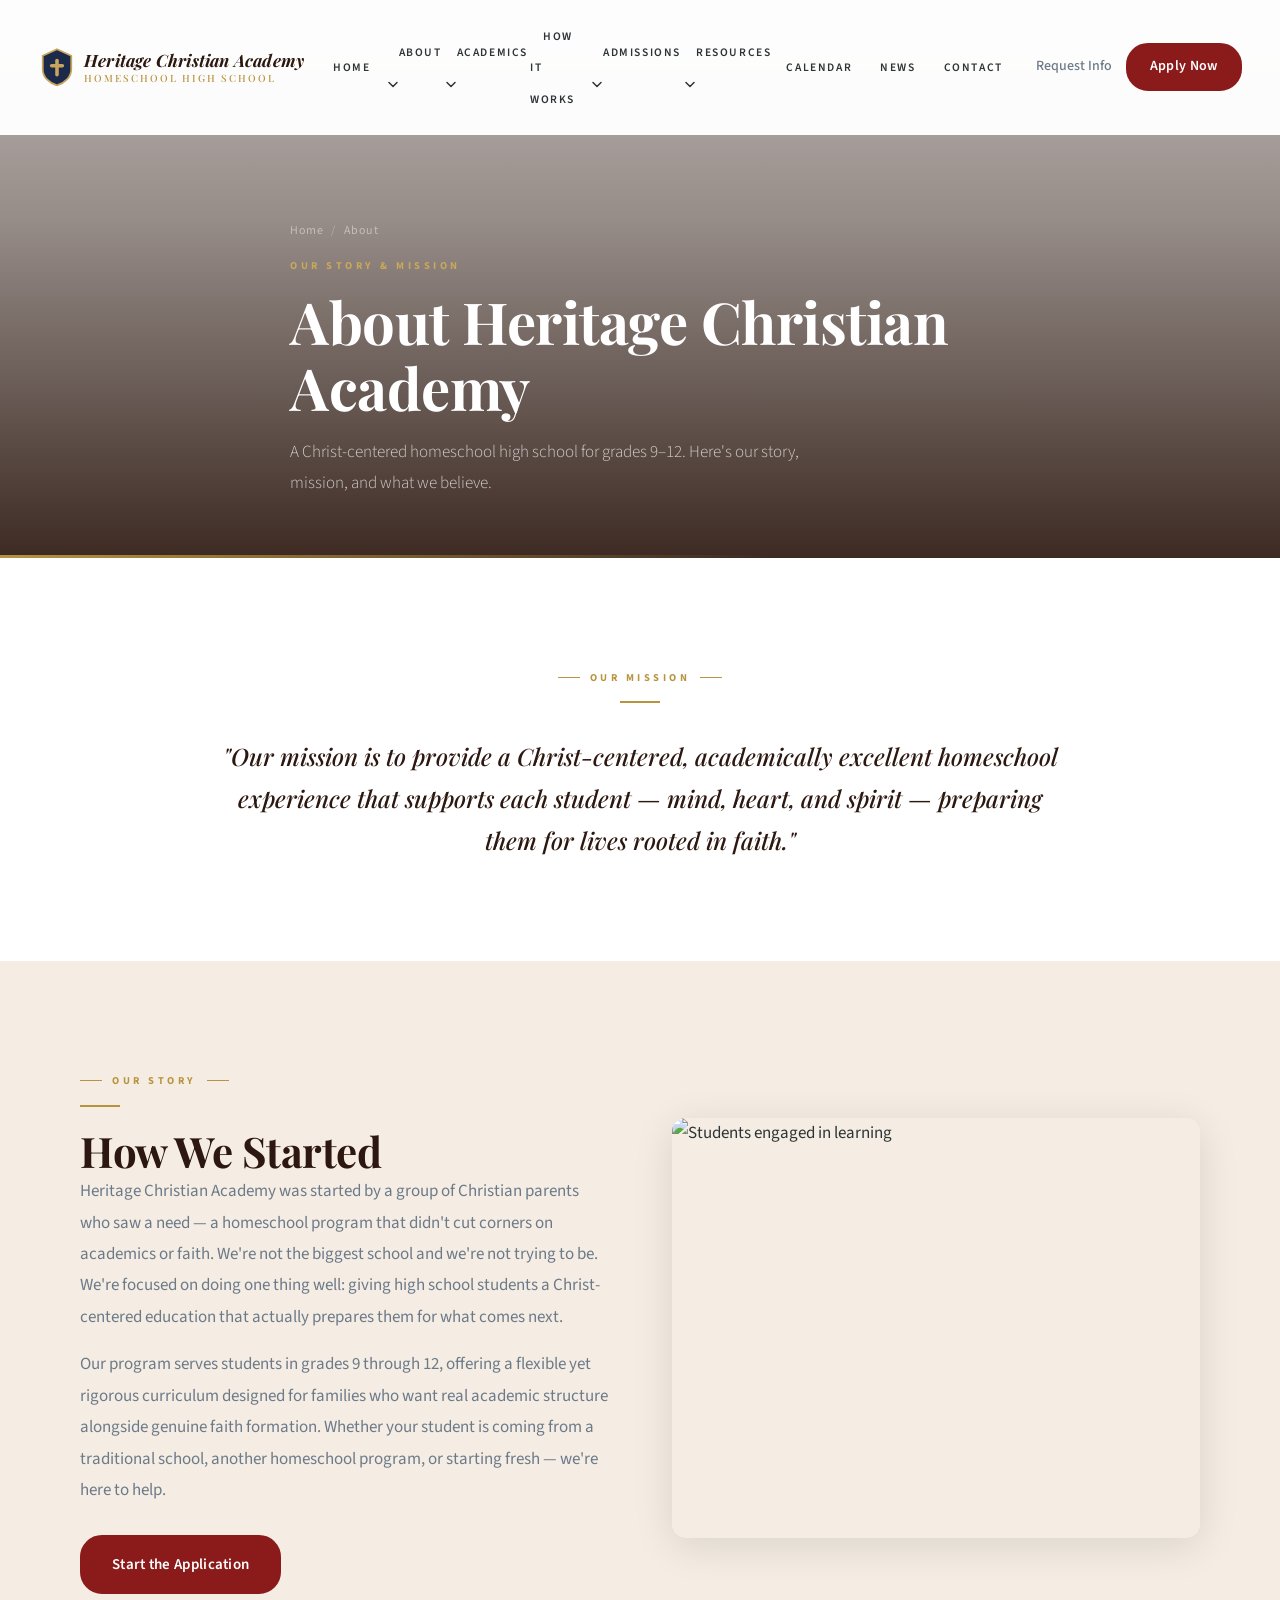
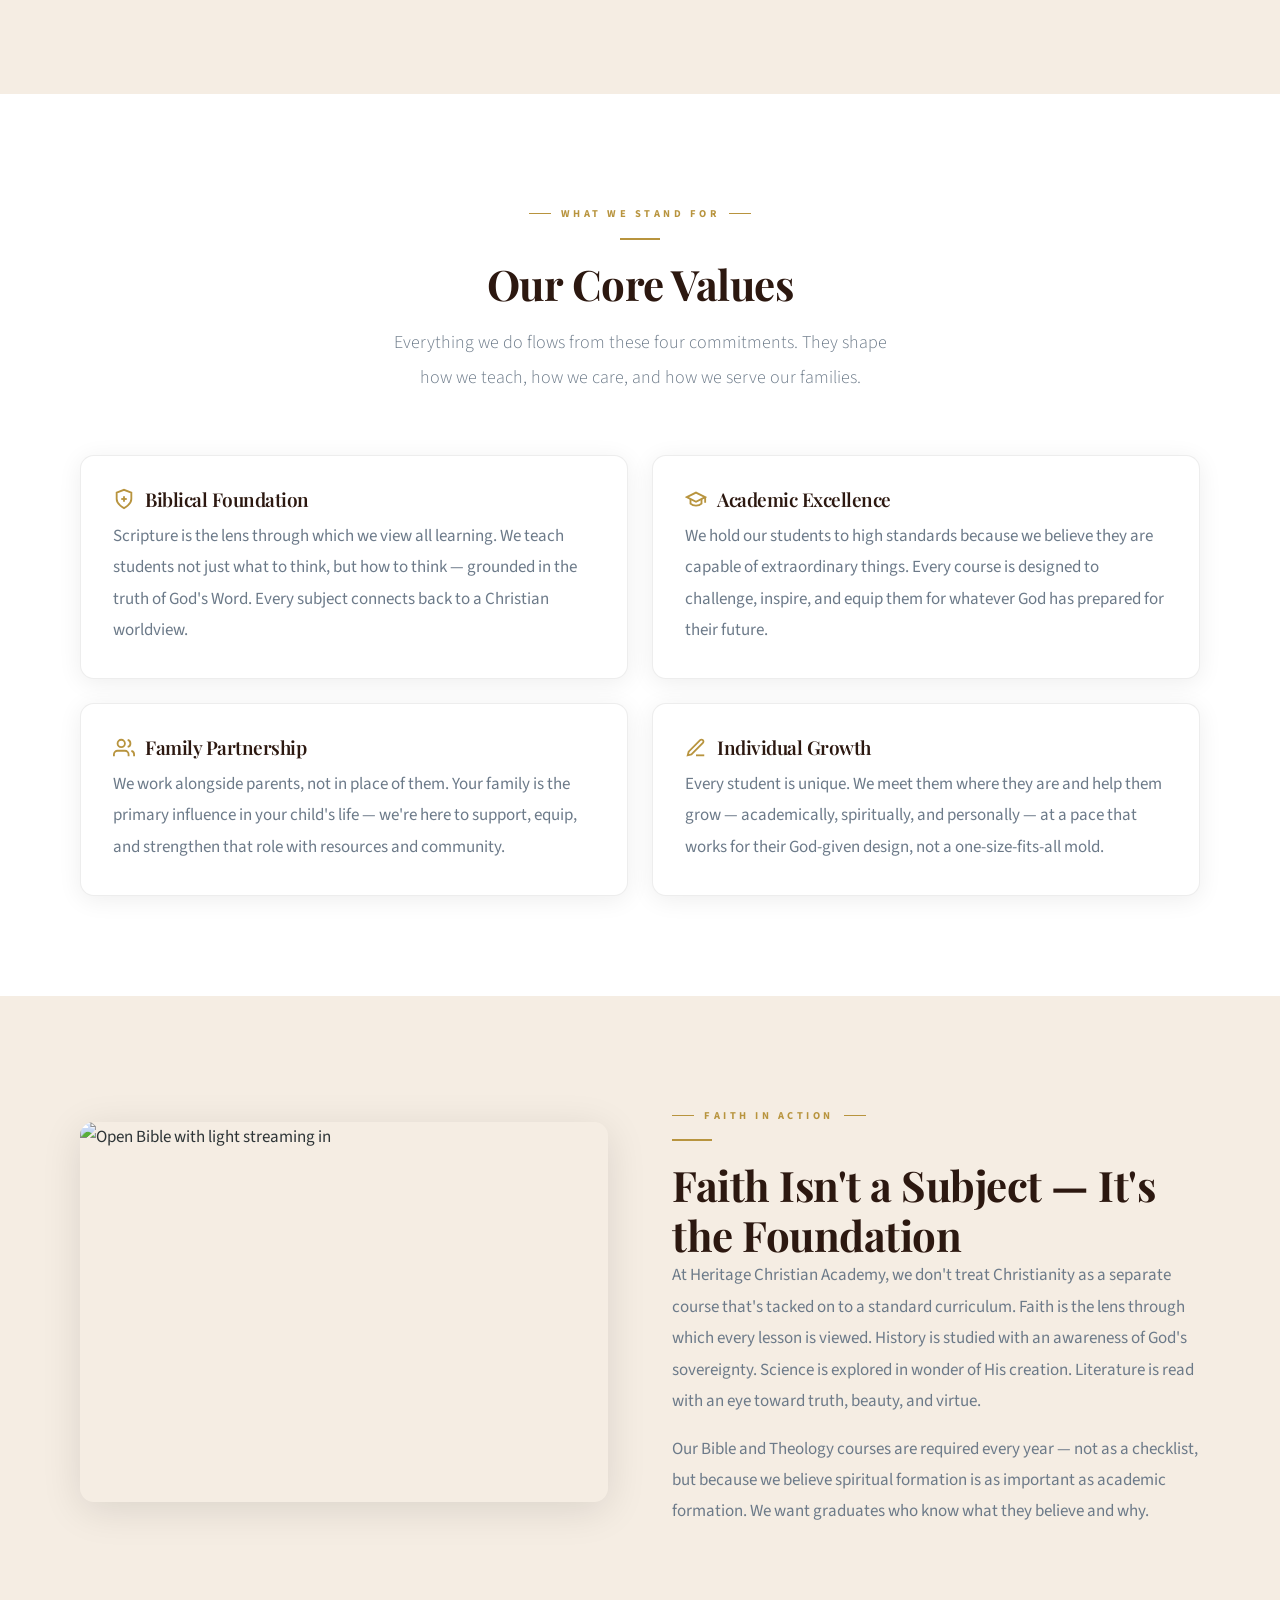
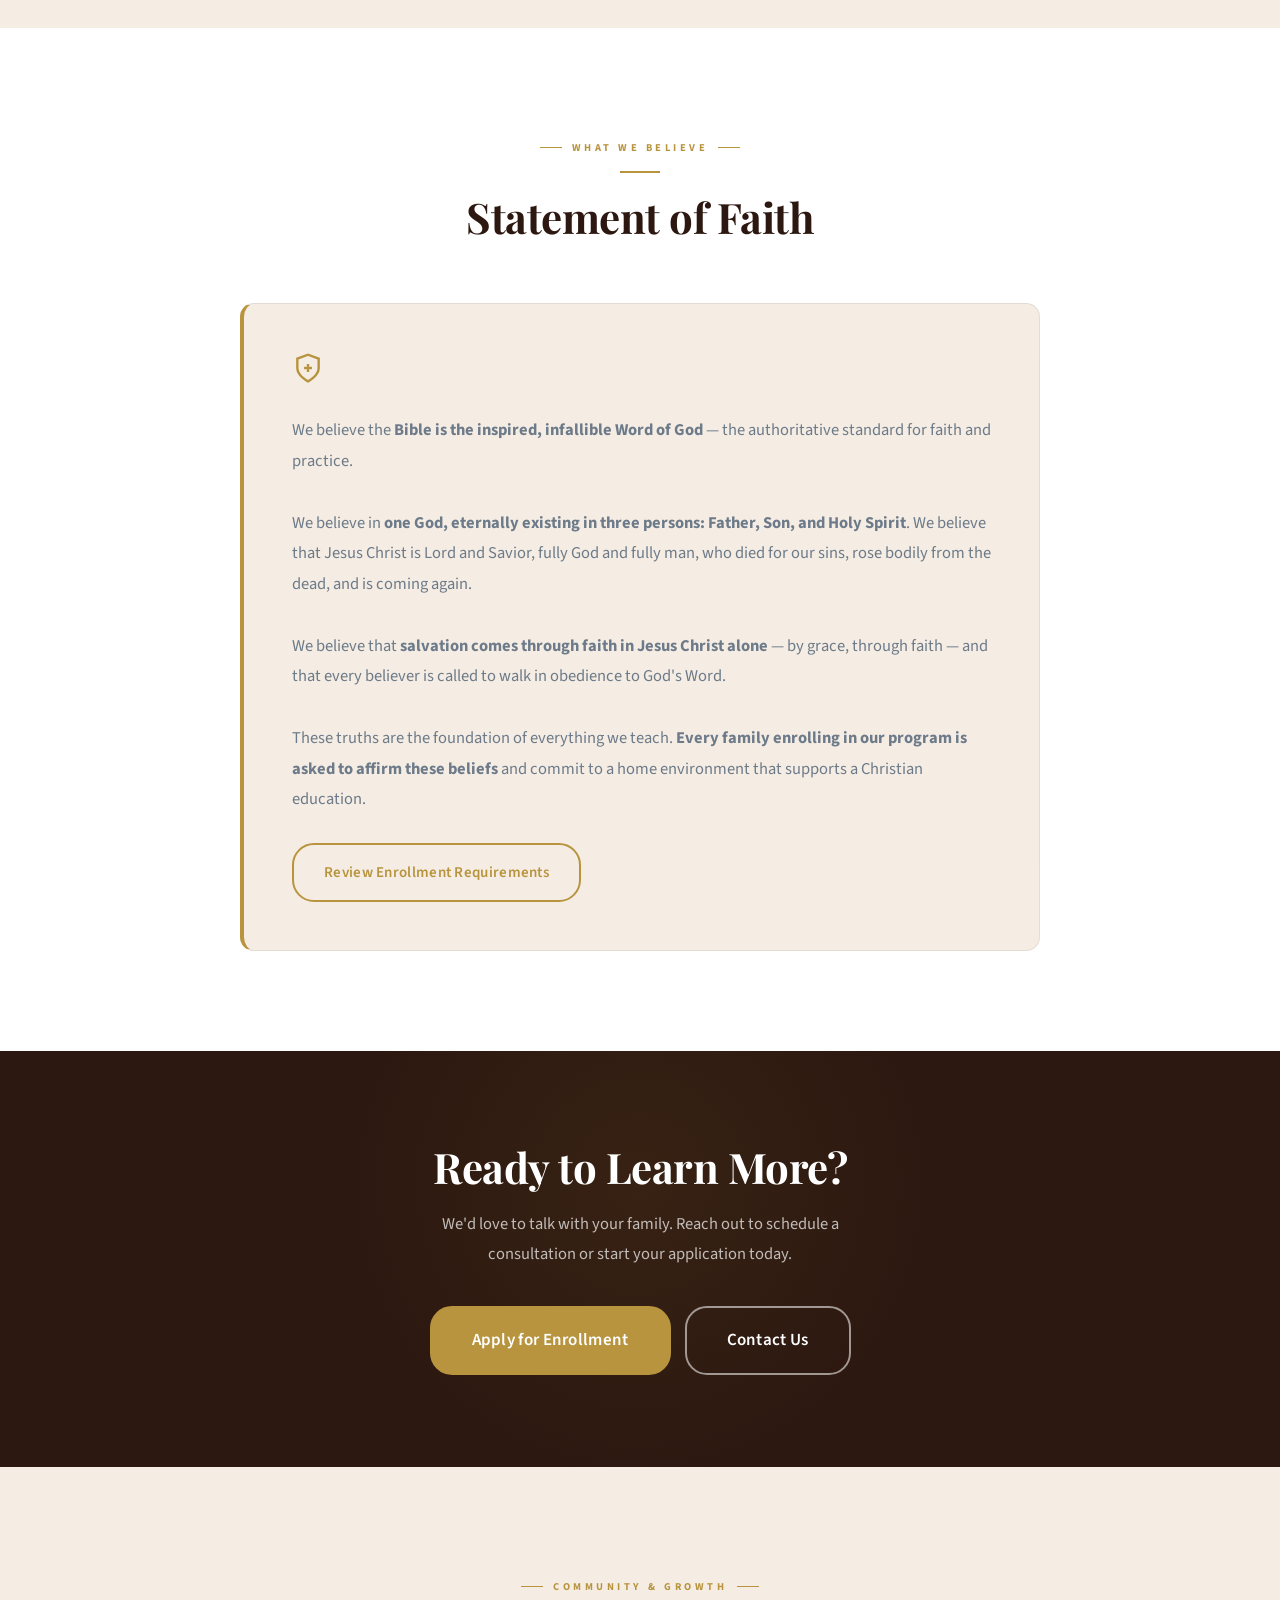
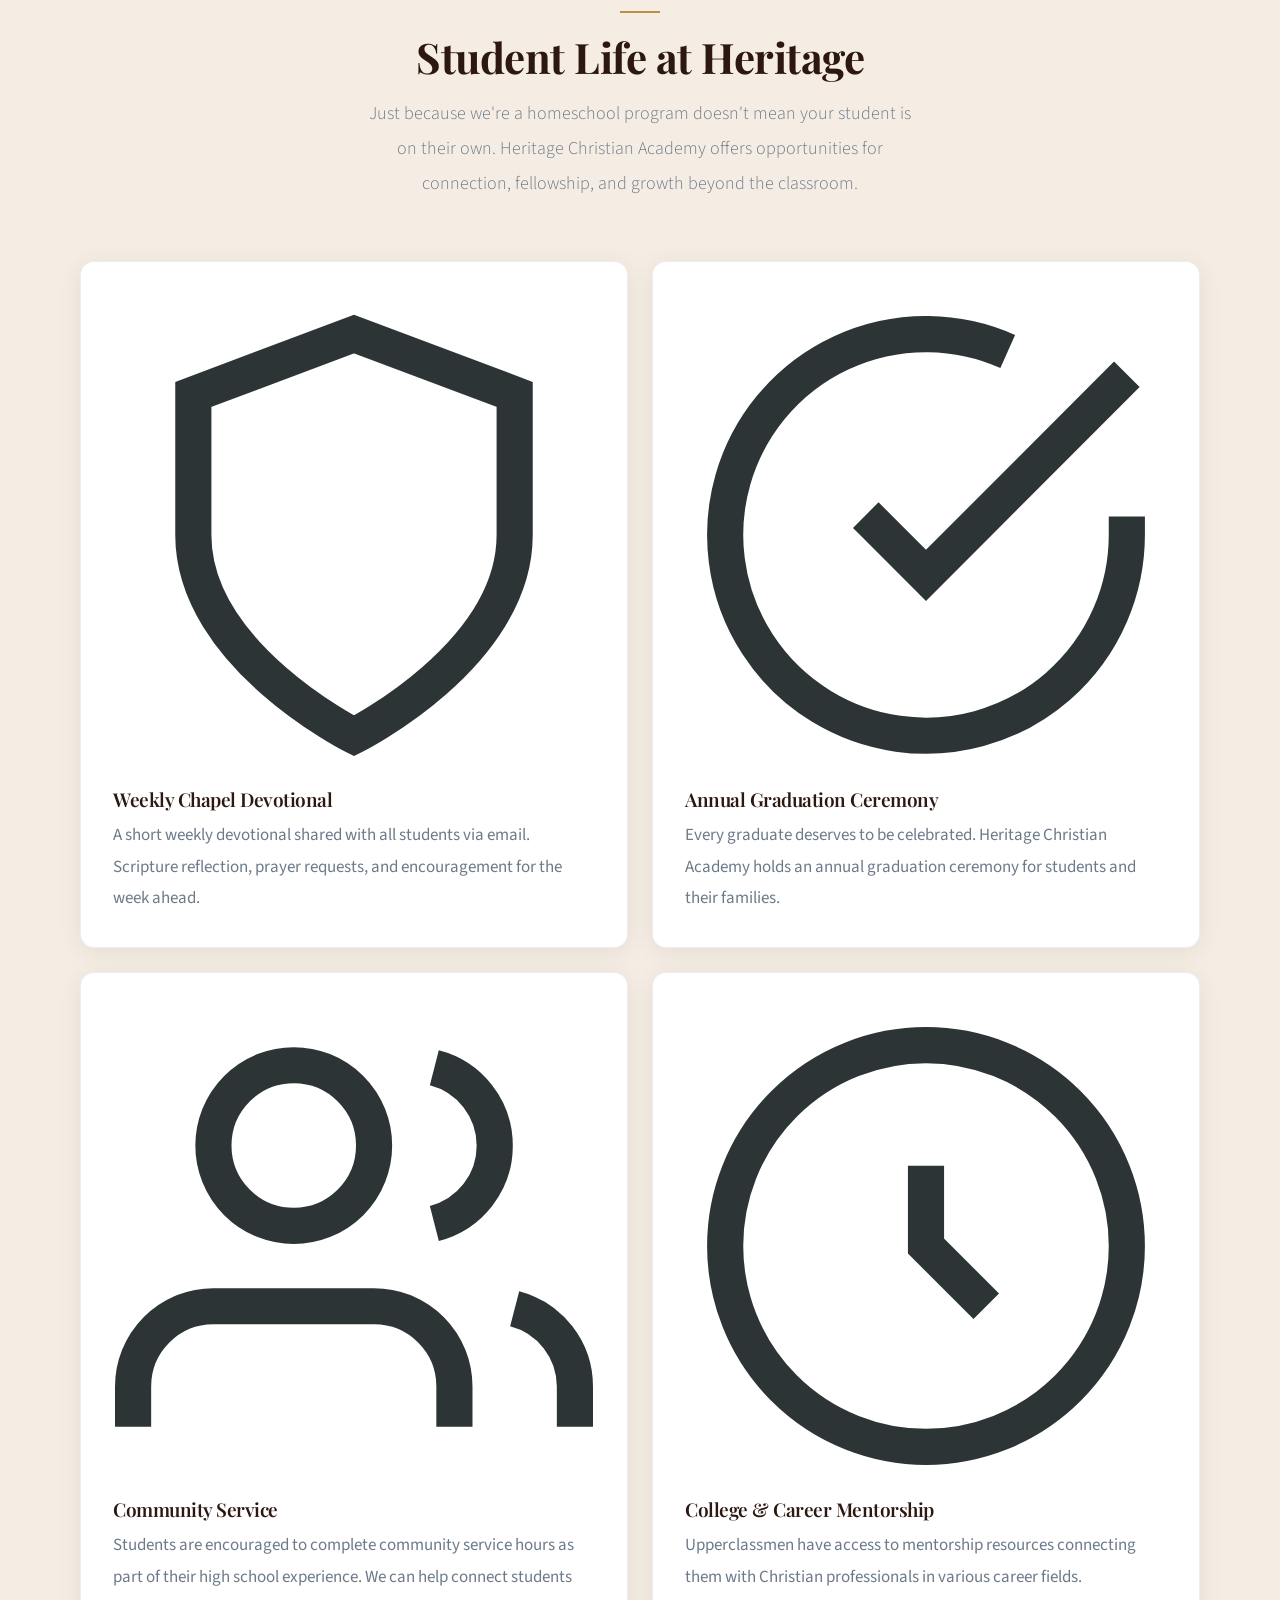
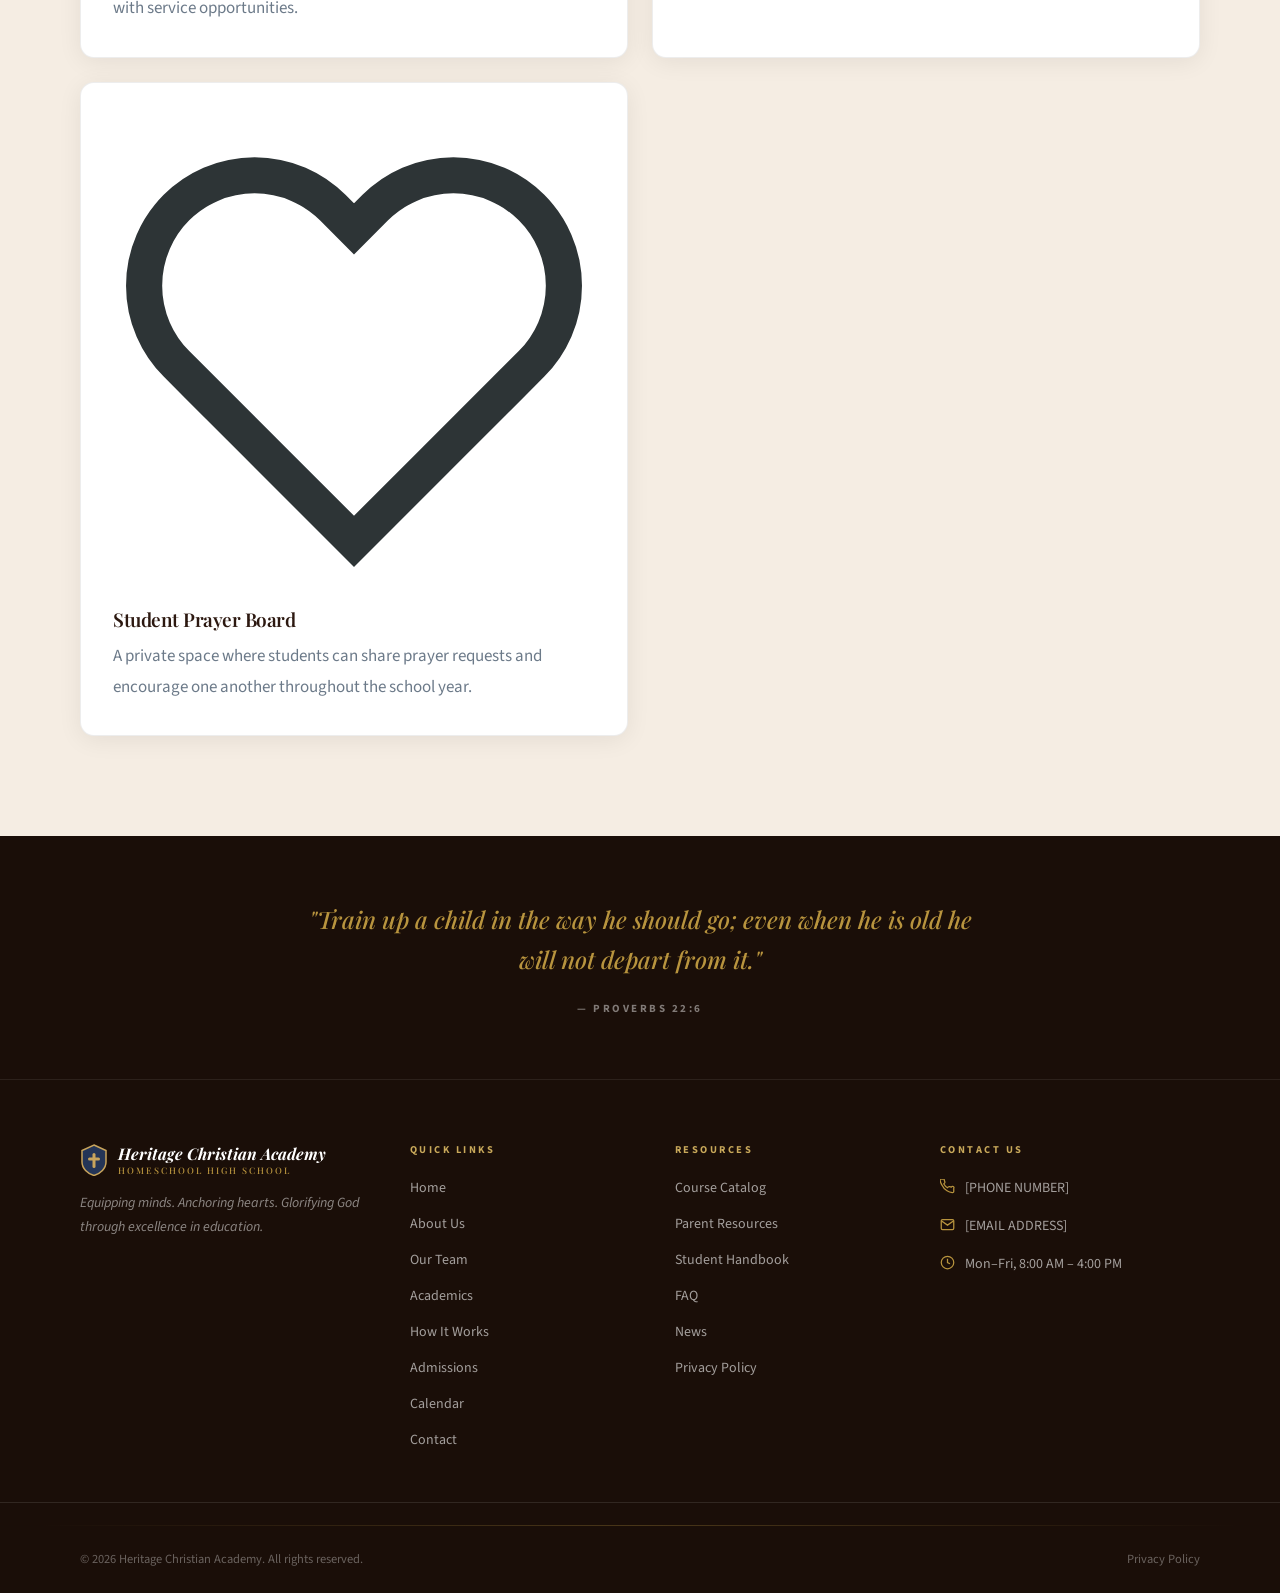
==== commit 5053b1e4: "final authenticity sweep - all AI language and fake signals removed Co-Authored-By: Claude Sonnet 4." ====
--- a/about.html
+++ b/about.html
@@ -3,10 +3,10 @@
 <head>
   <meta charset="UTF-8" />
   <meta name="viewport" content="width=device-width, initial-scale=1.0" />
-  <title>Heritage Christian Academy | About Us | Christian Homeschool High School</title>
+  <title>About Us | Heritage Christian Academy</title>
   <meta name="description" content="Learn about Heritage Christian Academy's mission, values, story, and statement of faith. A Christ-centered homeschool high school serving grades 9–12." />
   <meta property="og:title" content="About Us | Heritage Christian Academy" />
-  <meta property="og:description" content="Our mission is to provide a Christ-centered, academically excellent homeschool experience that prepares students for a life of purpose, service, and faith." />
+  <meta property="og:description" content="Our mission is to provide a Christ-centered, academically excellent homeschool experience that prepares students for college, career, and a life rooted in faith." />
   <link rel="icon" type="image/svg+xml" href="data:image/svg+xml,<svg xmlns='http://www.w3.org/2000/svg' viewBox='0 0 32 32'><path d='M16 1 L30 6.5 L30 18 C30 25 23 30 16 32 C9 30 2 25 2 18 L2 6.5 Z' fill='%231B2A4A'/><rect x='14.5' y='9' width='3' height='15' fill='%23C8A45C' rx='1'/><rect x='9.5' y='14' width='13' height='3' fill='%23C8A45C' rx='1'/></svg>" />
   <link rel="preconnect" href="https://fonts.googleapis.com" />
   <link rel="preconnect" href="https://fonts.gstatic.com" crossorigin />
@@ -45,7 +45,7 @@
     </nav>
     <p class="page-hero-label">Our Story &amp; Mission</p>
     <h1 class="page-hero-title">About Heritage Christian Academy</h1>
-    <p class="page-hero-sub">Built on faith, driven by excellence, devoted to your family.</p>
+    <p class="page-hero-sub">A Christ-centered homeschool high school for grades 9–12. Here's our story, mission, and what we believe.</p>
   </div>
   <div class="page-hero-accent"></div>
 </section>
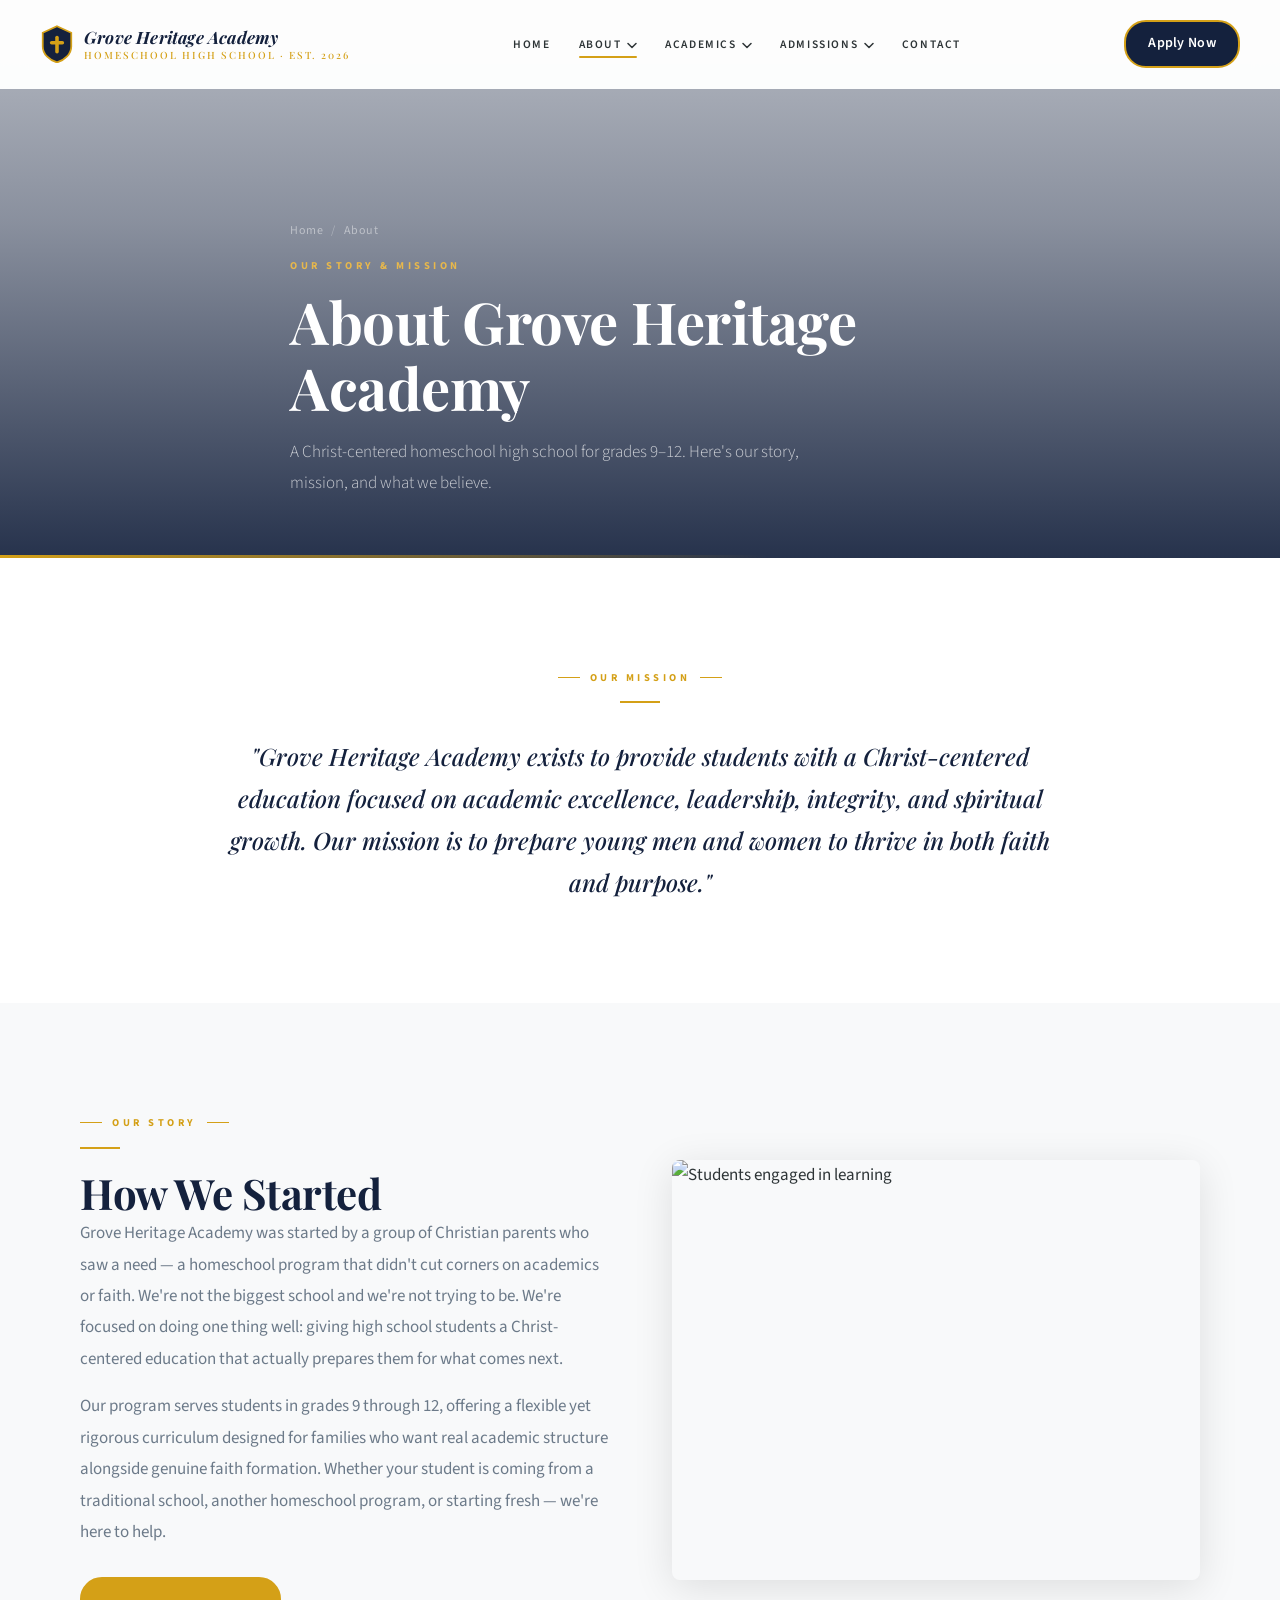
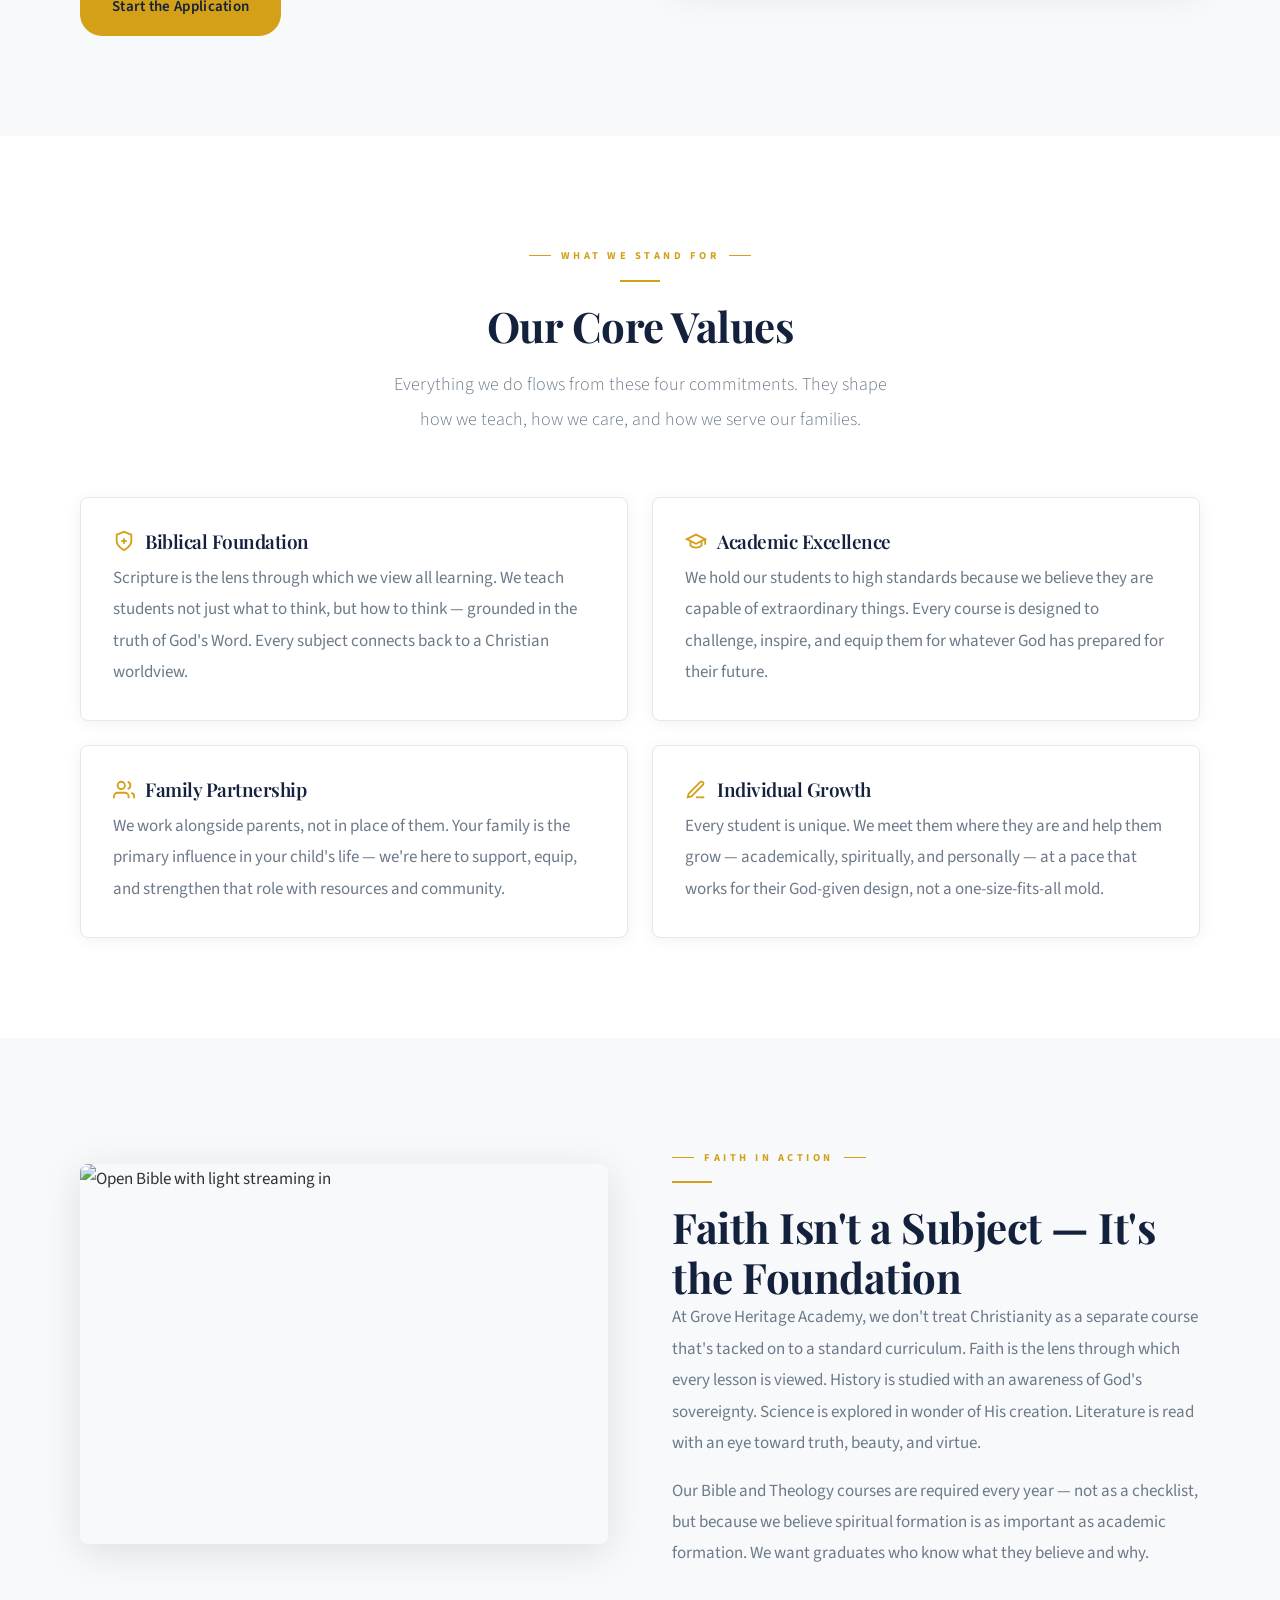
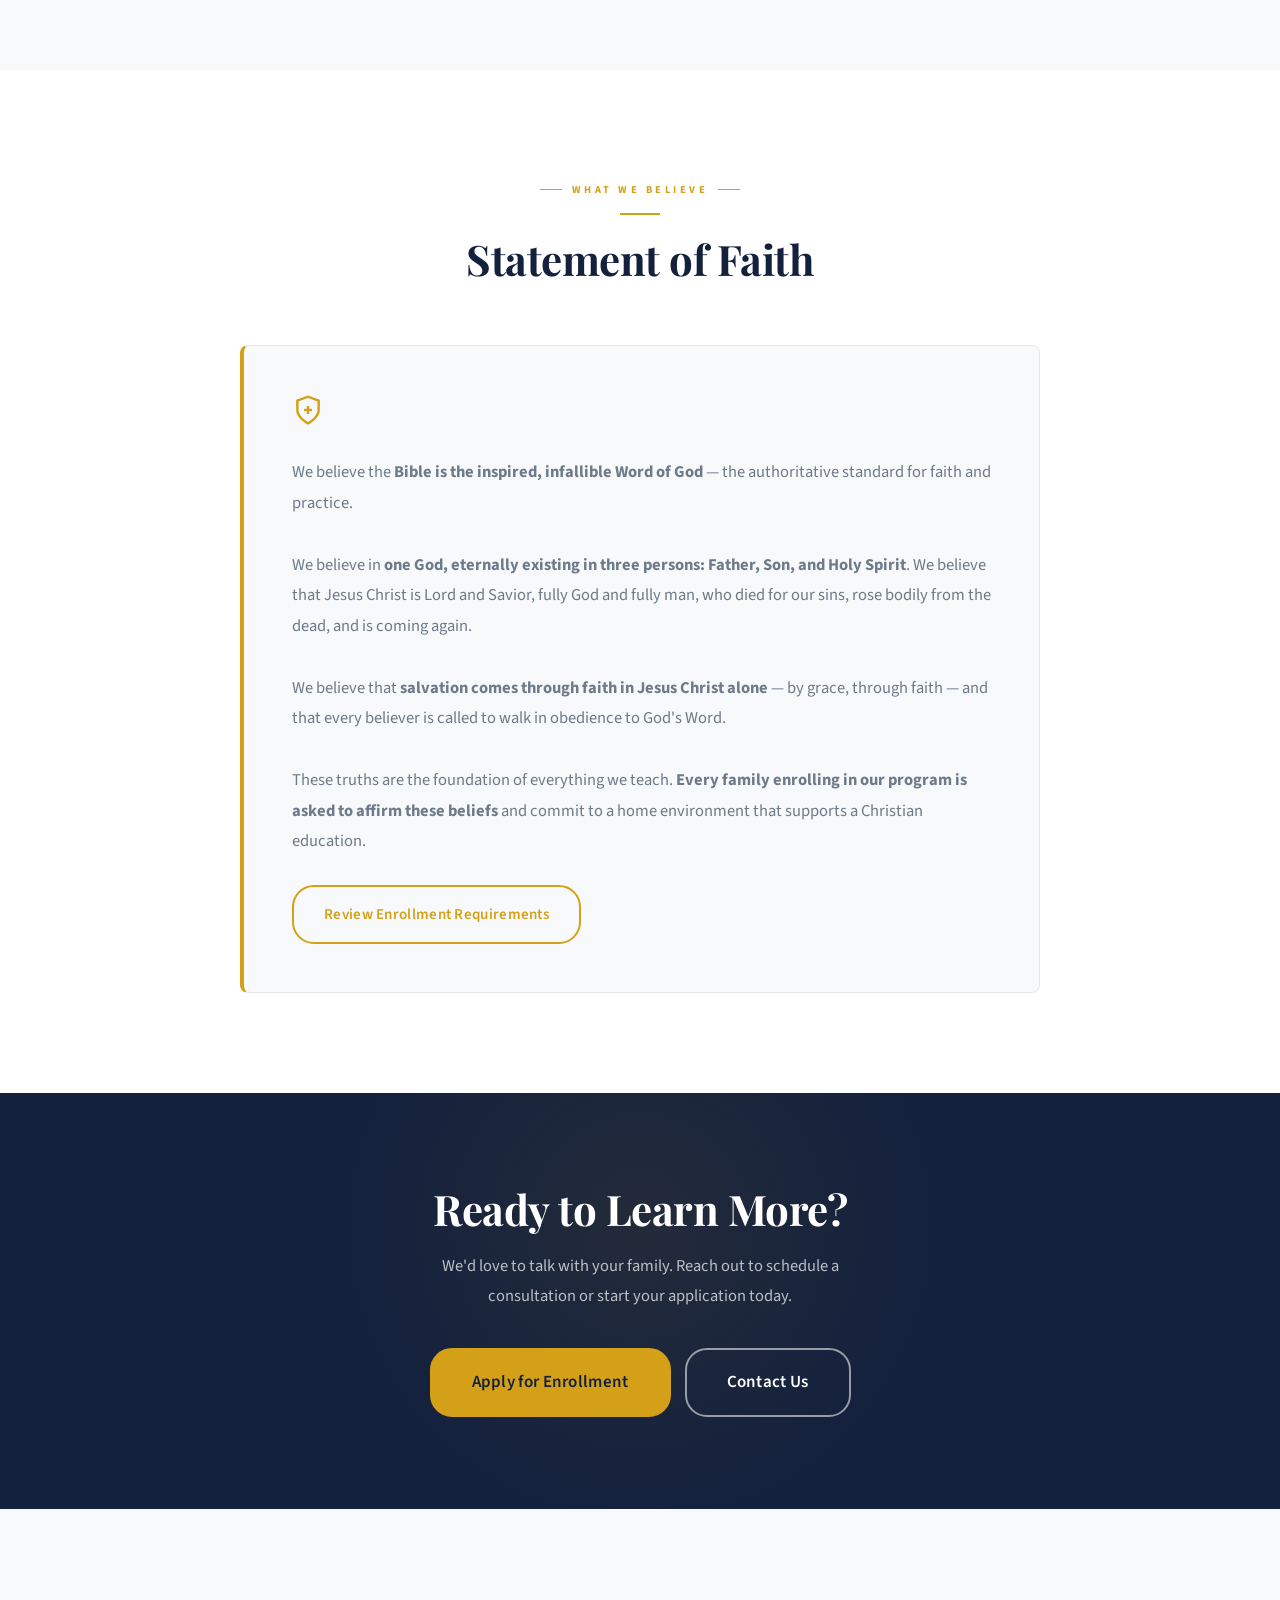
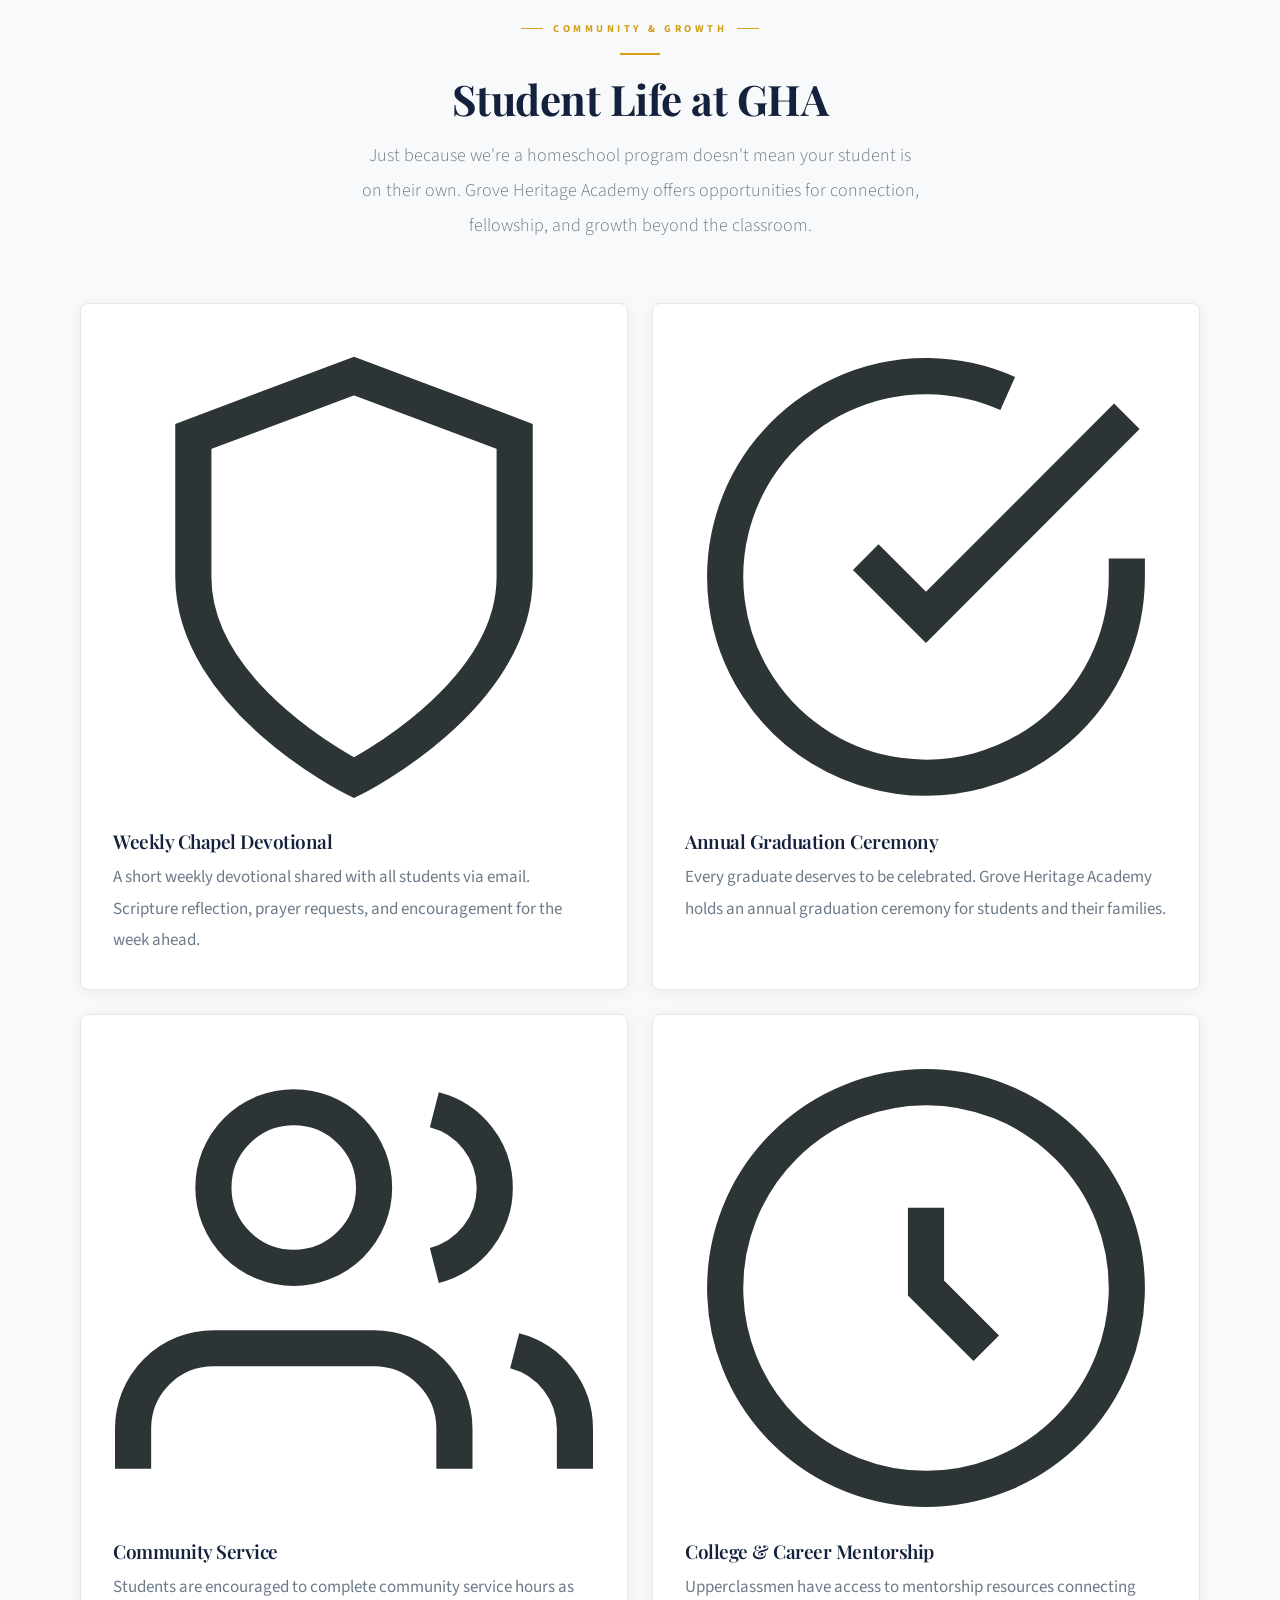
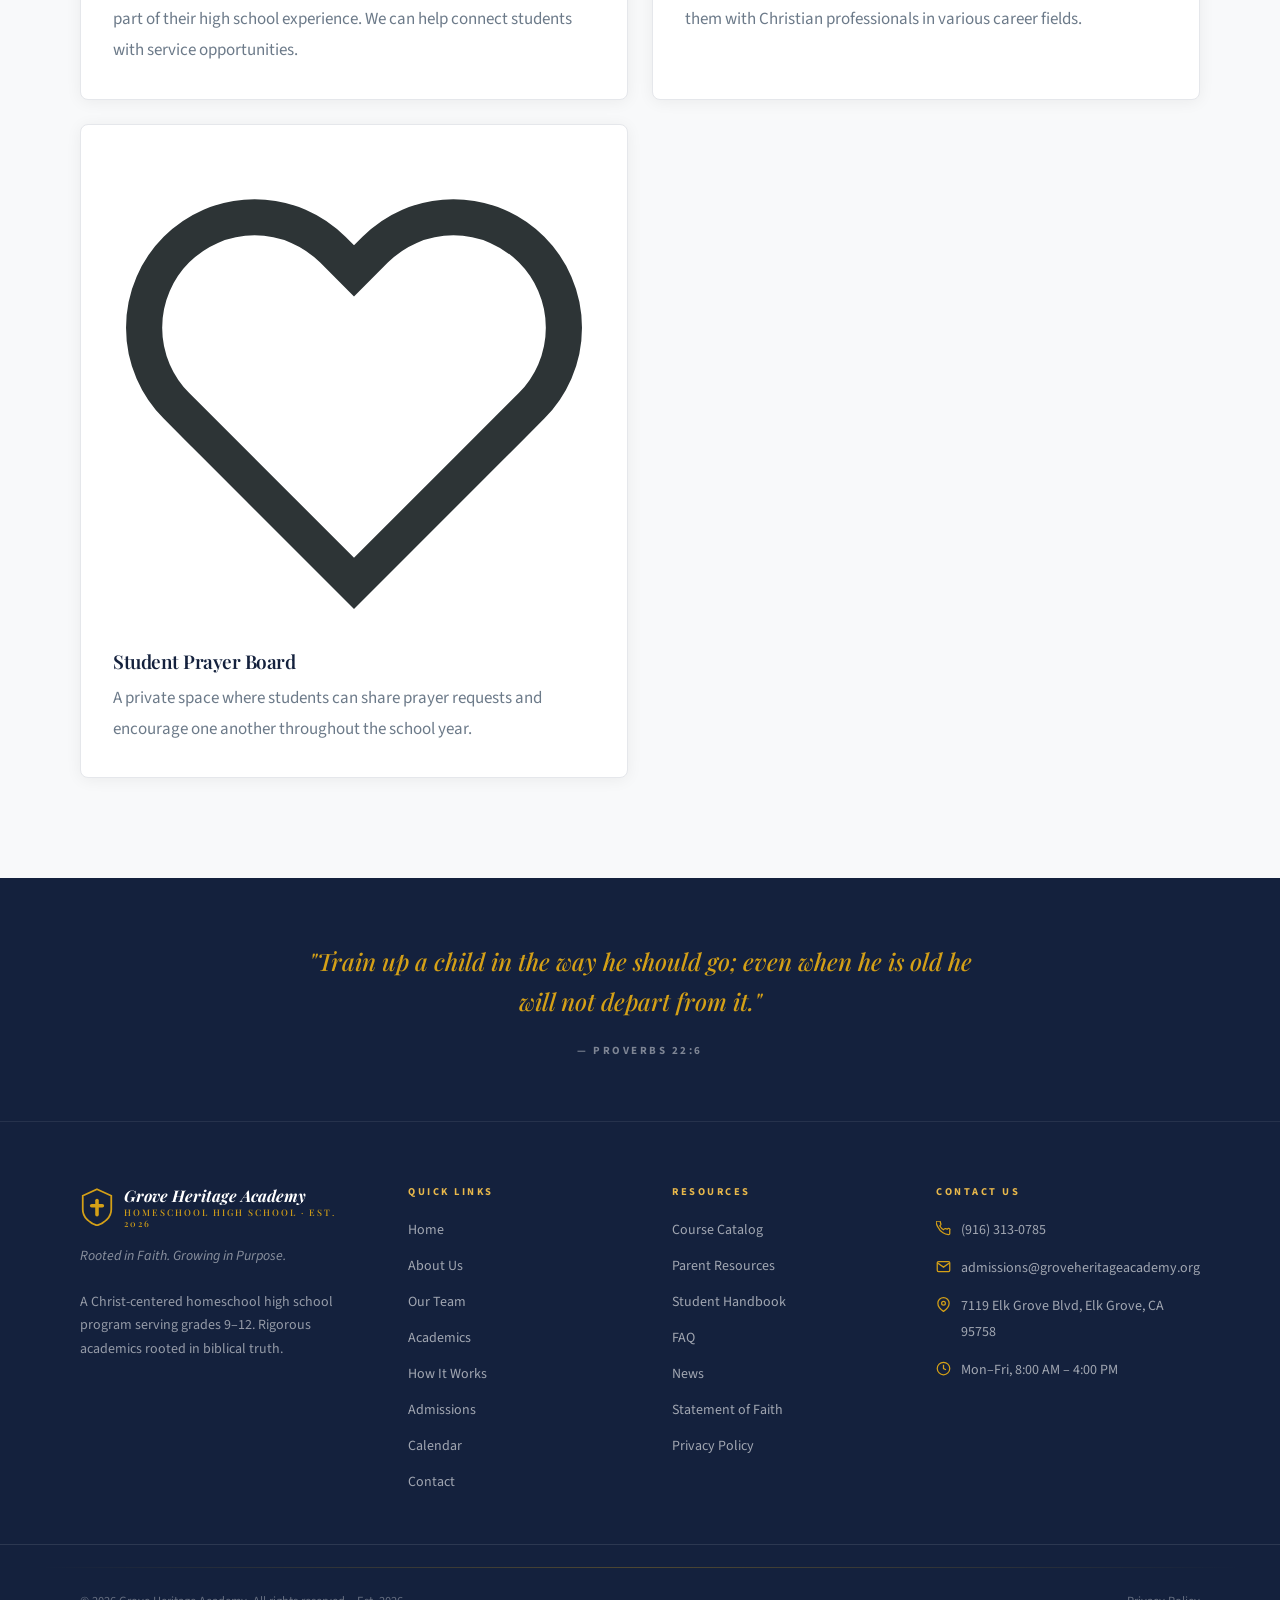
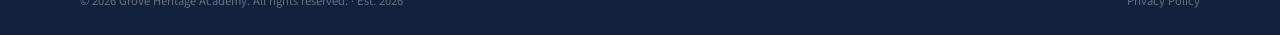
==== commit 9e7cc097: "complete rebrand to Grove Heritage Academy - all client specs implemented - Renamed Heritage Christi" ====
--- a/about.html
+++ b/about.html
@@ -3,11 +3,12 @@
 <head>
   <meta charset="UTF-8" />
   <meta name="viewport" content="width=device-width, initial-scale=1.0" />
-  <title>About Us | Heritage Christian Academy</title>
-  <meta name="description" content="Learn about Heritage Christian Academy's mission, values, story, and statement of faith. A Christ-centered homeschool high school serving grades 9–12." />
-  <meta property="og:title" content="About Us | Heritage Christian Academy" />
+  <title>About Us | Grove Heritage Academy</title>
+  <meta name="description" content="Learn about Grove Heritage Academy's mission, values, story, and statement of faith. A Christ-centered homeschool high school serving grades 9–12." />
+  <meta property="og:title" content="About Us | Grove Heritage Academy" />
+  <meta property="og:image" content="https://groveheritageacademy.org/social-share.png" />
   <meta property="og:description" content="Our mission is to provide a Christ-centered, academically excellent homeschool experience that prepares students for college, career, and a life rooted in faith." />
-  <link rel="icon" type="image/svg+xml" href="data:image/svg+xml,<svg xmlns='http://www.w3.org/2000/svg' viewBox='0 0 32 32'><path d='M16 1 L30 6.5 L30 18 C30 25 23 30 16 32 C9 30 2 25 2 18 L2 6.5 Z' fill='%231B2A4A'/><rect x='14.5' y='9' width='3' height='15' fill='%23C8A45C' rx='1'/><rect x='9.5' y='14' width='13' height='3' fill='%23C8A45C' rx='1'/></svg>" />
+  <link rel="icon" type="image/svg+xml" href="data:image/svg+xml,<svg xmlns='http://www.w3.org/2000/svg' viewBox='0 0 32 32'><path d='M16 1 L30 6.5 L30 18 C30 25 23 30 16 32 C9 30 2 25 2 18 L2 6.5 Z' fill='%2314213D'/><rect x='14.5' y='9' width='3' height='15' fill='%23D4A017' rx='1'/><rect x='9.5' y='14' width='13' height='3' fill='%23D4A017' rx='1'/></svg>" />
   <link rel="preconnect" href="https://fonts.googleapis.com" />
   <link rel="preconnect" href="https://fonts.gstatic.com" crossorigin />
   <link href="https://fonts.googleapis.com/css2?family=Playfair+Display:ital,wght@0,400;0,500;0,600;0,700;0,800;1,400;1,500;1,600&family=Source+Sans+3:wght@300;400;500;600;700&display=swap" rel="stylesheet" />
@@ -17,21 +18,64 @@
 
 <nav class="navbar" id="navbar" role="navigation" aria-label="Main navigation">
   <div class="container navbar-inner">
-    <a href="index.html" class="nav-logo" aria-label="Heritage Christian Academy home">
-      <svg class="nav-logo-icon" viewBox="0 0 28 32" fill="none"><path d="M14 1L26 6.5V18C26 24.5 20.5 29.5 14 31.5C7.5 29.5 2 24.5 2 18V6.5L14 1Z" fill="#1B2A4A" stroke="#C8A45C" stroke-width="1.5"/><rect x="12.5" y="9" width="3" height="15" rx="1.5" fill="#C8A45C"/><rect x="8" y="13.5" width="12" height="3" rx="1.5" fill="#C8A45C"/></svg>
-      <div class="nav-logo-text">Heritage Christian Academy<span>Homeschool High School</span></div>
+    <a href="index.html" class="nav-logo" aria-label="Grove Heritage Academy home">
+      <svg class="nav-logo-icon" viewBox="0 0 28 32" fill="none" aria-hidden="true">
+        <path d="M14 1L26 6.5V18C26 24.5 20.5 29.5 14 31.5C7.5 29.5 2 24.5 2 18V6.5L14 1Z" fill="#14213D" stroke="#D4A017" stroke-width="1.5"/>
+        <rect x="12.5" y="9" width="3" height="15" rx="1.5" fill="#D4A017"/>
+        <rect x="8" y="13.5" width="12" height="3" rx="1.5" fill="#D4A017"/>
+      </svg>
+      <div class="nav-logo-text">Grove Heritage Academy<span>Homeschool High School · Est. 2026</span></div>
     </a>
-    <ul class="nav-links" role="list"><li><a href="index.html">Home</a></li><li class="has-dropdown"><a href="about.html">About <svg class="nav-chevron" viewBox="0 0 10 6" fill="none"><path d="M1 1l4 4 4-4" stroke="currentColor" stroke-width="1.5" stroke-linecap="round" stroke-linejoin="round"/></svg></a><ul class="nav-dropdown"><li><a href="about.html">Our Story</a></li><li><a href="team.html">Our Team</a></li><li><a href="about.html#student-life">Student Life</a></li></ul></li><li class="has-dropdown"><a href="academics.html">Academics <svg class="nav-chevron" viewBox="0 0 10 6" fill="none"><path d="M1 1l4 4 4-4" stroke="currentColor" stroke-width="1.5" stroke-linecap="round" stroke-linejoin="round"/></svg></a><ul class="nav-dropdown"><li><a href="academics.html">Overview</a></li><li><a href="courses.html">Course Catalog</a></li><li><a href="academics.html#diplomas">Graduation Reqs</a></li></ul></li><li><a href="howitworks.html">How It Works</a></li><li class="has-dropdown"><a href="admissions.html">Admissions <svg class="nav-chevron" viewBox="0 0 10 6" fill="none"><path d="M1 1l4 4 4-4" stroke="currentColor" stroke-width="1.5" stroke-linecap="round" stroke-linejoin="round"/></svg></a><ul class="nav-dropdown"><li><a href="admissions.html">How to Apply</a></li><li><a href="admissions.html#tuition">Tuition &amp; Fees</a></li></ul></li><li class="has-dropdown"><a href="resources.html">Resources <svg class="nav-chevron" viewBox="0 0 10 6" fill="none"><path d="M1 1l4 4 4-4" stroke="currentColor" stroke-width="1.5" stroke-linecap="round" stroke-linejoin="round"/></svg></a><ul class="nav-dropdown"><li><a href="resources.html">Parent Resources</a></li><li><a href="handbook.html">Student Handbook</a></li><li><a href="resources.html#transcripts">Transcripts</a></li></ul></li><li><a href="calendar.html">Calendar</a></li><li><a href="news.html">News</a></li><li><a href="contact.html">Contact</a></li></ul>
+    <ul class="nav-links" role="list">
+      <li><a href="index.html">Home</a></li>
+      <li class="has-dropdown"><a href="about.html">About <svg class="nav-chevron" viewBox="0 0 10 6" fill="none"><path d="M1 1l4 4 4-4" stroke="currentColor" stroke-width="1.5" stroke-linecap="round" stroke-linejoin="round"/></svg></a>
+        <ul class="nav-dropdown">
+          <li><a href="about.html">Our Story</a></li>
+          <li><a href="team.html">Our Team</a></li>
+          <li><a href="about.html#student-life">Student Life</a></li>
+          <li><a href="about.html#statement-of-faith">Statement of Faith</a></li>
+        </ul>
+      </li>
+      <li class="has-dropdown"><a href="academics.html">Academics <svg class="nav-chevron" viewBox="0 0 10 6" fill="none"><path d="M1 1l4 4 4-4" stroke="currentColor" stroke-width="1.5" stroke-linecap="round" stroke-linejoin="round"/></svg></a>
+        <ul class="nav-dropdown">
+          <li><a href="academics.html">Overview</a></li>
+          <li><a href="courses.html">Course Catalog</a></li>
+          <li><a href="academics.html#diplomas">Graduation Requirements</a></li>
+          <li><a href="howitworks.html">How It Works</a></li>
+        </ul>
+      </li>
+      <li class="has-dropdown"><a href="admissions.html">Admissions <svg class="nav-chevron" viewBox="0 0 10 6" fill="none"><path d="M1 1l4 4 4-4" stroke="currentColor" stroke-width="1.5" stroke-linecap="round" stroke-linejoin="round"/></svg></a>
+        <ul class="nav-dropdown">
+          <li><a href="admissions.html">How to Apply</a></li>
+          <li><a href="admissions.html#tuition">Tuition &amp; Fees</a></li>
+        </ul>
+      </li>
+      <li><a href="contact.html">Contact</a></li>
+    </ul>
     <div class="nav-actions">
-      <a href="contact.html#inquiry" class="nav-info-link">Request Info</a>
-      <a href="apply.html" class="btn btn-primary btn-sm">Apply Now</a>
+      <a href="apply.html" class="btn btn-primary btn-sm nav-apply-btn">Apply Now</a>
     </div>
     <button class="hamburger" id="hamburger" aria-label="Toggle menu" aria-expanded="false"><span></span><span></span><span></span></button>
   </div>
 </nav>
-<div class="mobile-menu" id="mobile-menu" role="dialog">
-  <nav><a href="index.html">Home</a><a href="about.html">About</a><a href="team.html">Our Team</a><a href="academics.html">Academics</a><a href="courses.html">Courses</a><a href="howitworks.html">How It Works</a><a href="admissions.html">Admissions</a><a href="resources.html">Resources</a><a href="handbook.html">Handbook</a><a href="calendar.html">Calendar</a><a href="news.html">News</a><a href="contact.html">Contact</a></nav>
-  <div class="mobile-menu-apply"><a href="apply.html" class="btn btn-primary">Apply Now</a></div>
+<div class="mobile-menu" id="mobile-menu" role="dialog" aria-label="Navigation menu">
+  <nav>
+    <a href="index.html">Home</a>
+    <a href="about.html">About</a>
+    <a href="team.html">Our Team</a>
+    <a href="academics.html">Academics</a>
+    <a href="courses.html">Courses</a>
+    <a href="howitworks.html">How It Works</a>
+    <a href="admissions.html">Admissions</a>
+    <a href="resources.html">Resources</a>
+    <a href="handbook.html">Handbook</a>
+    <a href="calendar.html">Calendar</a>
+    <a href="news.html">News</a>
+    <a href="contact.html">Contact</a>
+  </nav>
+  <div class="mobile-menu-apply">
+    <a href="apply.html" class="btn btn-primary">Apply Now</a>
+  </div>
   <button class="mobile-close" id="mobile-close" aria-label="Close menu"><svg viewBox="0 0 24 24" fill="none" stroke="currentColor" stroke-width="2.5"><line x1="18" y1="6" x2="6" y2="18"/><line x1="6" y1="6" x2="18" y2="18"/></svg></button>
 </div>
 
@@ -44,7 +88,7 @@
       <a href="index.html">Home</a><span class="sep">/</span><span>About</span>
     </nav>
     <p class="page-hero-label">Our Story &amp; Mission</p>
-    <h1 class="page-hero-title">About Heritage Christian Academy</h1>
+    <h1 class="page-hero-title">About Grove Heritage Academy</h1>
     <p class="page-hero-sub">A Christ-centered homeschool high school for grades 9–12. Here's our story, mission, and what we believe.</p>
   </div>
   <div class="page-hero-accent"></div>
@@ -58,7 +102,7 @@
       <div class="accent-line"></div>
     </div>
     <div class="fade-up" style="margin-top:32px">
-      <p class="mission-statement">"Our mission is to provide a Christ-centered, academically excellent homeschool experience that supports each student — mind, heart, and spirit — preparing them for lives rooted in faith."</p>
+      <p class="mission-statement">"Grove Heritage Academy exists to provide students with a Christ-centered education focused on academic excellence, leadership, integrity, and spiritual growth. Our mission is to prepare young men and women to thrive in both faith and purpose."</p>
     </div>
   </div>
 </section>
@@ -71,7 +115,7 @@
         <span class="section-label">Our Story</span>
         <div class="accent-line"></div>
         <h2>How We Started</h2>
-        <p>Heritage Christian Academy was started by a group of Christian parents who saw a need — a homeschool program that didn't cut corners on academics or faith. We're not the biggest school and we're not trying to be. We're focused on doing one thing well: giving high school students a Christ-centered education that actually prepares them for what comes next.</p>
+        <p>Grove Heritage Academy was started by a group of Christian parents who saw a need — a homeschool program that didn't cut corners on academics or faith. We're not the biggest school and we're not trying to be. We're focused on doing one thing well: giving high school students a Christ-centered education that actually prepares them for what comes next.</p>
         <p>Our program serves students in grades 9 through 12, offering a flexible yet rigorous curriculum designed for families who want real academic structure alongside genuine faith formation. Whether your student is coming from a traditional school, another homeschool program, or starting fresh — we're here to help.</p>
         <div style="margin-top:28px">
           <a href="admissions.html" class="btn btn-primary">Start the Application</a>
@@ -134,7 +178,7 @@
         <span class="section-label">Faith in Action</span>
         <div class="accent-line"></div>
         <h2>Faith Isn't a Subject — It's the Foundation</h2>
-        <p>At Heritage Christian Academy, we don't treat Christianity as a separate course that's tacked on to a standard curriculum. Faith is the lens through which every lesson is viewed. History is studied with an awareness of God's sovereignty. Science is explored in wonder of His creation. Literature is read with an eye toward truth, beauty, and virtue.</p>
+        <p>At Grove Heritage Academy, we don't treat Christianity as a separate course that's tacked on to a standard curriculum. Faith is the lens through which every lesson is viewed. History is studied with an awareness of God's sovereignty. Science is explored in wonder of His creation. Literature is read with an eye toward truth, beauty, and virtue.</p>
         <p>Our Bible and Theology courses are required every year — not as a checklist, but because we believe spiritual formation is as important as academic formation. We want graduates who know what they believe and why.</p>
       </div>
       <div class="two-col-img fade-up" style="height:380px;direction:ltr">
@@ -188,12 +232,12 @@
     <div class="section-header centered fade-up">
       <span class="section-label">Community &amp; Growth</span>
       <div class="accent-line"></div>
-      <h2>Student Life at Heritage</h2>
-      <p class="lead" style="max-width:560px;margin:14px auto 0">Just because we're a homeschool program doesn't mean your student is on their own. Heritage Christian Academy offers opportunities for connection, fellowship, and growth beyond the classroom.</p>
+      <h2>Student Life at GHA</h2>
+      <p class="lead" style="max-width:560px;margin:14px auto 0">Just because we're a homeschool program doesn't mean your student is on their own. Grove Heritage Academy offers opportunities for connection, fellowship, and growth beyond the classroom.</p>
     </div>
     <div class="values-grid fade-up">
       <div class="value-card"><div class="value-icon"><svg viewBox="0 0 24 24" fill="none" stroke="currentColor" stroke-width="1.8"><path d="M12 22s8-4 8-10V5l-8-3-8 3v7c0 6 8 10 8 10z"/></svg></div><h3>Weekly Chapel Devotional</h3><p>A short weekly devotional shared with all students via email. Scripture reflection, prayer requests, and encouragement for the week ahead.</p></div>
-      <div class="value-card"><div class="value-icon"><svg viewBox="0 0 24 24" fill="none" stroke="currentColor" stroke-width="1.8"><path d="M22 11.08V12a10 10 0 11-5.93-9.14"/><polyline points="22 4 12 14.01 9 11.01"/></svg></div><h3>Annual Graduation Ceremony</h3><p>Every graduate deserves to be celebrated. Heritage Christian Academy holds an annual graduation ceremony for students and their families.</p></div>
+      <div class="value-card"><div class="value-icon"><svg viewBox="0 0 24 24" fill="none" stroke="currentColor" stroke-width="1.8"><path d="M22 11.08V12a10 10 0 11-5.93-9.14"/><polyline points="22 4 12 14.01 9 11.01"/></svg></div><h3>Annual Graduation Ceremony</h3><p>Every graduate deserves to be celebrated. Grove Heritage Academy holds an annual graduation ceremony for students and their families.</p></div>
       <div class="value-card"><div class="value-icon"><svg viewBox="0 0 24 24" fill="none" stroke="currentColor" stroke-width="1.8"><path d="M17 21v-2a4 4 0 00-4-4H5a4 4 0 00-4 4v2"/><circle cx="9" cy="7" r="4"/><path d="M23 21v-2a4 4 0 00-3-3.87M16 3.13a4 4 0 010 7.75"/></svg></div><h3>Community Service</h3><p>Students are encouraged to complete community service hours as part of their high school experience. We can help connect students with service opportunities.</p></div>
       <div class="value-card"><div class="value-icon"><svg viewBox="0 0 24 24" fill="none" stroke="currentColor" stroke-width="1.8"><circle cx="12" cy="12" r="10"/><path d="M12 8v4l3 3"/></svg></div><h3>College &amp; Career Mentorship</h3><p>Upperclassmen have access to mentorship resources connecting them with Christian professionals in various career fields.</p></div>
       <div class="value-card"><div class="value-icon"><svg viewBox="0 0 24 24" fill="none" stroke="currentColor" stroke-width="1.8"><path d="M20.84 4.61a5.5 5.5 0 00-7.78 0L12 5.67l-1.06-1.06a5.5 5.5 0 00-7.78 7.78l1.06 1.06L12 21.23l7.78-7.78 1.06-1.06a5.5 5.5 0 000-7.78z"/></svg></div><h3>Student Prayer Board</h3><p>A private space where students can share prayer requests and encourage one another throughout the school year.</p></div>
@@ -202,14 +246,79 @@
 </section>
 
 <footer class="footer" role="contentinfo">
-  <div class="footer-scripture-top"><blockquote>"Train up a child in the way he should go; even when he is old he will not depart from it."</blockquote><cite>— Proverbs 22:6</cite></div>
-  <div class="footer-main"><div class="container"><div class="footer-grid">
-    <div><div class="footer-logo"><svg width="28" height="32" viewBox="0 0 28 32" fill="none"><path d="M14 1L26 6.5V18C26 24.5 20.5 29.5 14 31.5C7.5 29.5 2 24.5 2 18V6.5L14 1Z" fill="#243557" stroke="#C8A45C" stroke-width="1.5"/><rect x="12.5" y="9" width="3" height="15" rx="1.5" fill="#C8A45C"/><rect x="8" y="13.5" width="12" height="3" rx="1.5" fill="#C8A45C"/></svg><div class="footer-logo-text">Heritage Christian Academy<span>Homeschool High School</span></div></div><p class="footer-tagline">Equipping minds. Anchoring hearts. Glorifying God through excellence in education.</p></div>
-    <div><h4 class="footer-heading">Quick Links</h4><ul class="footer-links"><li><a href="index.html">Home</a></li><li><a href="about.html">About Us</a></li><li><a href="team.html">Our Team</a></li><li><a href="academics.html">Academics</a></li><li><a href="howitworks.html">How It Works</a></li><li><a href="admissions.html">Admissions</a></li><li><a href="calendar.html">Calendar</a></li><li><a href="contact.html">Contact</a></li></ul></div>
-    <div><h4 class="footer-heading">Resources</h4><ul class="footer-links"><li><a href="courses.html">Course Catalog</a></li><li><a href="resources.html">Parent Resources</a></li><li><a href="handbook.html">Student Handbook</a></li><li><a href="faq.html">FAQ</a></li><li><a href="news.html">News</a></li><li><a href="privacy.html">Privacy Policy</a></li></ul></div>
-    <div><h4 class="footer-heading">Contact Us</h4><div class="footer-contact"><div class="footer-contact-item"><svg viewBox="0 0 24 24" fill="none" stroke="currentColor" stroke-width="2"><path d="M22 16.92v3a2 2 0 01-2.18 2 19.79 19.79 0 01-8.63-3.07A19.5 19.5 0 013.07 9.76a19.79 19.79 0 01-3.07-8.68A2 2 0 012 0h3a2 2 0 012 1.72 12.84 12.84 0 00.7 2.81 2 2 0 01-.45 2.11L6.09 7.91a16 16 0 006 6l1.27-1.27a2 2 0 012.11-.45 12.84 12.84 0 002.81.7A2 2 0 0122 14.92z"/></svg><span><a href="tel:[PHONE NUMBER]">[PHONE NUMBER]</a></span></div><div class="footer-contact-item"><svg viewBox="0 0 24 24" fill="none" stroke="currentColor" stroke-width="2"><path d="M4 4h16c1.1 0 2 .9 2 2v12c0 1.1-.9 2-2 2H4c-1.1 0-2-.9-2-2V6c0-1.1.9-2 2-2z"/><polyline points="22,6 12,13 2,6"/></svg><span><a href="mailto:[EMAIL ADDRESS]">[EMAIL ADDRESS]</a></span></div><div class="footer-contact-item"><svg viewBox="0 0 24 24" fill="none" stroke="currentColor" stroke-width="2"><circle cx="12" cy="12" r="10"/><polyline points="12 6 12 12 16 14"/></svg><span>Mon–Fri, 8:00 AM – 4:00 PM</span></div></div></div>
-  </div></div></div>
-  <div class="footer-bottom"><div class="footer-gold-line container"></div><div class="footer-bottom-inner"><span>© 2026 Heritage Christian Academy. All rights reserved.</span><div class="footer-bottom-links"><a href="privacy.html">Privacy Policy</a></div></div></div>
+  <div class="footer-scripture-top">
+    <blockquote>"Train up a child in the way he should go; even when he is old he will not depart from it."</blockquote>
+    <cite>— Proverbs 22:6</cite>
+  </div>
+  <div class="footer-main">
+    <div class="container footer-grid">
+      <div>
+        <div class="footer-logo">
+          <svg class="nav-logo-icon" width="32" height="36" viewBox="0 0 28 32" fill="none" aria-hidden="true">
+            <path d="M14 1L26 6.5V18C26 24.5 20.5 29.5 14 31.5C7.5 29.5 2 24.5 2 18V6.5L14 1Z" fill="#14213D" stroke="#D4A017" stroke-width="1.5"/>
+            <rect x="12.5" y="9" width="3" height="15" rx="1.5" fill="#D4A017"/>
+            <rect x="8" y="13.5" width="12" height="3" rx="1.5" fill="#D4A017"/>
+          </svg>
+          <div class="footer-logo-text">Grove Heritage Academy<span>Homeschool High School · Est. 2026</span></div>
+        </div>
+        <p class="footer-tagline">Rooted in Faith. Growing in Purpose.</p>
+        <p class="footer-mission">A Christ-centered homeschool high school program serving grades 9–12. Rigorous academics rooted in biblical truth.</p>
+      </div>
+      <div>
+        <h4 class="footer-heading">Quick Links</h4>
+        <ul class="footer-links">
+          <li><a href="index.html">Home</a></li>
+          <li><a href="about.html">About Us</a></li>
+          <li><a href="team.html">Our Team</a></li>
+          <li><a href="academics.html">Academics</a></li>
+          <li><a href="howitworks.html">How It Works</a></li>
+          <li><a href="admissions.html">Admissions</a></li>
+          <li><a href="calendar.html">Calendar</a></li>
+          <li><a href="contact.html">Contact</a></li>
+        </ul>
+      </div>
+      <div>
+        <h4 class="footer-heading">Resources</h4>
+        <ul class="footer-links">
+          <li><a href="courses.html">Course Catalog</a></li>
+          <li><a href="resources.html">Parent Resources</a></li>
+          <li><a href="handbook.html">Student Handbook</a></li>
+          <li><a href="faq.html">FAQ</a></li>
+          <li><a href="news.html">News</a></li>
+          <li><a href="about.html#statement-of-faith">Statement of Faith</a></li>
+          <li><a href="privacy.html">Privacy Policy</a></li>
+        </ul>
+      </div>
+      <div>
+        <h4 class="footer-heading">Contact Us</h4>
+        <div class="footer-contact">
+          <div class="footer-contact-item">
+            <svg viewBox="0 0 24 24" fill="none" stroke="currentColor" stroke-width="2" aria-hidden="true"><path d="M22 16.92v3a2 2 0 01-2.18 2 19.79 19.79 0 01-8.63-3.07A19.5 19.5 0 013.07 9.76a19.79 19.79 0 01-3.07-8.68A2 2 0 012 0h3a2 2 0 012 1.72 12.84 12.84 0 00.7 2.81 2 2 0 01-.45 2.11L6.09 7.91a16 16 0 006 6l1.27-1.27a2 2 0 012.11-.45 12.84 12.84 0 002.81.7A2 2 0 0122 14.92z"/></svg>
+            <span><a href="tel:9163130785">(916) 313-0785</a></span>
+          </div>
+          <div class="footer-contact-item">
+            <svg viewBox="0 0 24 24" fill="none" stroke="currentColor" stroke-width="2" aria-hidden="true"><path d="M4 4h16c1.1 0 2 .9 2 2v12c0 1.1-.9 2-2 2H4c-1.1 0-2-.9-2-2V6c0-1.1.9-2 2-2z"/><polyline points="22,6 12,13 2,6"/></svg>
+            <span><a href="mailto:admissions@groveheritageacademy.org">admissions@groveheritageacademy.org</a></span>
+          </div>
+          <div class="footer-contact-item">
+            <svg viewBox="0 0 24 24" fill="none" stroke="currentColor" stroke-width="2" aria-hidden="true"><path d="M21 10c0 7-9 13-9 13s-9-6-9-13a9 9 0 0118 0z"/><circle cx="12" cy="10" r="3"/></svg>
+            <span><a href="https://www.google.com/maps/dir/?api=1&destination=7119+Elk+Grove+Blvd+Elk+Grove+CA+95758" target="_blank" rel="noopener">7119 Elk Grove Blvd, Elk Grove, CA 95758</a></span>
+          </div>
+          <div class="footer-contact-item">
+            <svg viewBox="0 0 24 24" fill="none" stroke="currentColor" stroke-width="2" aria-hidden="true"><circle cx="12" cy="12" r="10"/><polyline points="12 6 12 12 16 14"/></svg>
+            <span>Mon–Fri, 8:00 AM – 4:00 PM</span>
+          </div>
+        </div>
+      </div>
+    </div>
+  </div>
+  <div class="footer-bottom">
+    <div class="footer-gold-line container"></div>
+    <div class="footer-bottom-inner">
+      <span>© 2026 Grove Heritage Academy. All rights reserved. · Est. 2026</span>
+      <div class="footer-bottom-links"><a href="privacy.html">Privacy Policy</a></div>
+    </div>
+  </div>
 </footer>
 
 <script src="script.js"></script>
--- a/styles.css
+++ b/styles.css
@@ -1,40 +1,42 @@
-/* ============================================================
-   HERITAGE CHRISTIAN ACADEMY — STYLES v2
+﻿/* ============================================================
+   GROVE HERITAGE ACADEMY — STYLES v2
    ============================================================ */
 
 @import url('https://fonts.googleapis.com/css2?family=Playfair+Display:ital,wght@0,400;0,500;0,600;0,700;0,800;1,400;1,500;1,600&family=Source+Sans+3:wght@300;400;500;600;700&display=swap');
 
 /* ── Variables ────────────────────────────────────────────── */
 :root {
-  --navy:        #2C1810;
-  --navy-dark:   #1A0E08;
-  --navy-light:  #3B2218;
-  --cream:       #F5EDE3;
-  --cream-dark:  #F0E6D8;
-  --gold:        #B8943E;
-  --gold-dark:   #A6843A;
-  --gold-light:  #C8A85A;
-  --crimson:      #8B1A1A;
-  --crimson-dark: #6B1010;
-  --crimson-light: #A02020;
-  --sage:        #7FA085;
-  --sage-light:  #97B89D;
+  --navy:        #14213D;
+  --navy-dark:   #14213D;
+  --navy-light:  #14213D;
+  --cream:       #F8F9FA;
+  --cream-dark:  #F8F9FA;
+  --gold:        #D4A017;
+  --gold-dark:   #b8891a;
+  --gold-light:  #E8B84B;
+  --crimson:      #D4A017;
+  --crimson-dark: #b8891a;
+  --crimson-light: #E8B84B;
+  --green:       #2E5E4E;
+  --sage:        #2E5E4E;
+  --sage-light:  #3a7560;
   --charcoal:    #2D3436;
   --gray:        #6C7A89;
   --gray-light:  #9BA8B4;
   --white:       #FFFFFF;
-  --border:      rgba(0,0,0,0.07);
-  --border-gold: rgba(184,148,62,0.25);
-  --shadow:      0 4px 24px rgba(0,0,0,0.07);
+  --border:      #E5E7EB;
+  --border-light: #F0F1F3;
+  --border-gold: rgba(212,160,23,0.25);
+  --shadow:      0 2px 16px rgba(0,0,0,0.06);
   --shadow-md:   0 8px 40px rgba(0,0,0,0.11);
   --shadow-lg:   0 20px 64px rgba(0,0,0,0.15);
-  --radius:      14px;
+  --radius:      8px;
   --radius-sm:   8px;
   --radius-lg:   22px;
-  --font-serif:  'Playfair Display', Georgia, 'Times New Roman', serif;
-  --font-sans:   'Source Sans 3', system-ui, -apple-system, sans-serif;
-  --ease:        cubic-bezier(0.25, 0.46, 0.45, 0.94);
-  --transition:  all 0.35s cubic-bezier(0.25, 0.46, 0.45, 0.94);
+  --font-serif:  'Playfair Display', Georgia, serif;
+  --font-sans:   'Source Sans 3', system-ui, sans-serif;
+  --ease:        cubic-bezier(0.4, 0, 0.2, 1);
+  --transition:  all 0.35s cubic-bezier(0.4, 0, 0.2, 1);
   --max-width:   1200px;
 }
 
@@ -101,10 +103,10 @@
   cursor: pointer; text-decoration: none; white-space: nowrap;
   border: 2px solid transparent; letter-spacing: 0.3px;
 }
-.btn-primary { background: var(--crimson); color: var(--white); border-color: var(--crimson); }
-.btn-primary:hover { background: var(--crimson-dark); border-color: var(--crimson-dark); transform: translateY(-2px); box-shadow: 0 8px 28px rgba(139,26,26,0.32); }
-.btn-gold { background: var(--gold); color: var(--white); border-color: var(--gold); }
-.btn-gold:hover { background: var(--gold-dark); border-color: var(--gold-dark); transform: translateY(-2px); box-shadow: 0 8px 28px rgba(184,148,62,0.4); }
+.btn-primary { background: #D4A017; color: #14213D; font-weight: 600; border-color: #D4A017; }
+.btn-primary:hover { background: var(--crimson-dark); border-color: var(--crimson-dark); transform: translateY(-2px); box-shadow: 0 8px 28px rgba(212,160,23,0.32); }
+.btn-gold { background: #D4A017; color: #14213D; font-weight: 600; border-color: #D4A017; }
+.btn-gold:hover { background: var(--gold-dark); border-color: var(--gold-dark); transform: translateY(-2px); box-shadow: 0 8px 28px rgba(212,160,23,0.4); }
 .btn-outline-gold { background: transparent; color: var(--gold); border-color: var(--gold); }
 .btn-outline-gold:hover { background: var(--gold); color: var(--white); transform: translateY(-2px); }
 .btn-outline-white { background: transparent; color: var(--white); border-color: rgba(255,255,255,0.55); }
@@ -270,8 +272,8 @@
 .navbar.hero-mode.scrolled .nav-logo-text span { color: var(--gold); }
 .navbar.hero-mode .nav-logo-icon path { fill: transparent; stroke: rgba(255,255,255,0.7); }
 .navbar.hero-mode .nav-logo-icon rect { fill: rgba(255,255,255,0.8); }
-.navbar.hero-mode.scrolled .nav-logo-icon path { fill: #1B2A4A; stroke: #C8A45C; }
-.navbar.hero-mode.scrolled .nav-logo-icon rect { fill: #C8A45C; }
+.navbar.hero-mode.scrolled .nav-logo-icon path { fill: #14213D; stroke: #D4A017; }
+.navbar.hero-mode.scrolled .nav-logo-icon rect { fill: #D4A017; }
 
 /* Nav links */
 .nav-links {
@@ -284,7 +286,7 @@
   padding: 8px 13px; border-radius: 6px; transition: var(--transition);
   position: relative;
 }
-.nav-links a:hover { color: var(--navy); background: rgba(44,24,16,0.05); }
+.nav-links a:hover { color: var(--navy); background: rgba(20,33,61,0.05); }
 .nav-links a.active::after {
   content: ''; position: absolute; bottom: 3px; left: 13px; right: 13px;
   height: 2px; background: var(--crimson); border-radius: 2px;
@@ -292,7 +294,7 @@
 .navbar.hero-mode .nav-links a { color: rgba(255,255,255,0.85); }
 .navbar.hero-mode .nav-links a:hover { color: var(--white); background: rgba(255,255,255,0.1); }
 .navbar.hero-mode.scrolled .nav-links a { color: var(--charcoal); }
-.navbar.hero-mode.scrolled .nav-links a:hover { color: var(--navy); background: rgba(44,24,16,0.05); }
+.navbar.hero-mode.scrolled .nav-links a:hover { color: var(--navy); background: rgba(20,33,61,0.05); }
 
 /* ── Nav Dropdowns ────────────────────────────────────────── */
 .has-dropdown { position: relative; }
@@ -330,7 +332,7 @@
   border-radius: 0 !important; background: transparent !important;
   color: var(--charcoal) !important; white-space: nowrap;
 }
-.nav-dropdown li a:hover { color: var(--navy) !important; background: rgba(44,24,16,0.05) !important; }
+.nav-dropdown li a:hover { color: var(--navy) !important; background: rgba(20,33,61,0.05) !important; }
 /* Extended mobile nav stagger for additional items */
 .mobile-menu.open nav a:nth-child(9)  { transition-delay: 0.36s; }
 .mobile-menu.open nav a:nth-child(10) { transition-delay: 0.40s; }
@@ -345,7 +347,7 @@
 }
 .nav-info-link:hover { color: var(--navy); border-bottom-color: var(--gold); }
 .nav-apply-btn { background: var(--navy) !important; color: var(--white) !important; }
-.navbar.scrolled .nav-apply-btn { background: var(--crimson) !important; color: var(--white) !important; }
+.navbar.scrolled .nav-apply-btn { background: var(--gold) !important; color: #14213D !important; }
 
 /* Hamburger */
 .hamburger {
@@ -405,7 +407,7 @@
 .mobile-menu.open .mobile-social { opacity: 1; }
 .mobile-social a {
   width: 44px; height: 44px;
-  border: 1.5px solid rgba(44,24,16,0.18); border-radius: 50%;
+  border: 1.5px solid rgba(20,33,61,0.18); border-radius: 50%;
   display: flex; align-items: center; justify-content: center;
   color: var(--navy); transition: var(--transition);
 }
@@ -415,7 +417,7 @@
   position: absolute; top: 20px; right: 20px;
   width: 44px; height: 44px; border-radius: 50%;
   display: flex; align-items: center; justify-content: center;
-  color: var(--navy); border: 1.5px solid rgba(44,24,16,0.18);
+  color: var(--navy); border: 1.5px solid rgba(20,33,61,0.18);
   transition: var(--transition);
 }
 .mobile-close:hover { border-color: var(--gold); color: var(--gold); }
@@ -439,10 +441,10 @@
   position: absolute; inset: 0;
   background: linear-gradient(
     to top,
-    rgba(245,237,227,0.98) 0%,
-    rgba(245,237,227,0.75) 30%,
-    rgba(44,24,16,0.38) 70%,
-    rgba(44,24,16,0.52) 100%
+    rgba(248,249,250,0.98) 0%,
+    rgba(248,249,250,0.75) 30%,
+    rgba(20,33,61,0.38) 70%,
+    rgba(20,33,61,0.52) 100%
   );
 }
 .hero-content-wrap {
@@ -457,8 +459,8 @@
   font-family: var(--font-sans); font-size: 10.5px; font-weight: 700;
   letter-spacing: 3.5px; text-transform: uppercase; color: var(--gold-light);
   margin-bottom: 24px; padding: 10px 20px;
-  border: 1px solid rgba(184,148,62,0.4); border-radius: 30px;
-  background: rgba(184,148,62,0.08);
+  border: 1px solid rgba(212,160,23,0.4); border-radius: 30px;
+  background: rgba(212,160,23,0.08);
   opacity: 0; transform: translateY(20px);
   animation: fadeUp 0.7s var(--ease) 0.3s forwards;
 }
@@ -488,7 +490,7 @@
 }
 .hero-scroll-label {
   font-size: 10px; letter-spacing: 2.5px; text-transform: uppercase;
-  color: rgba(44,24,16,0.5); font-weight: 600;
+  color: rgba(20,33,61,0.5); font-weight: 600;
 }
 .scroll-line {
   width: 1px; height: 40px;
@@ -535,14 +537,14 @@
 }
 .page-hero-overlay {
   position: absolute; inset: 0;
-  background: linear-gradient(to top, rgba(44,24,16,0.92) 0%, rgba(44,24,16,0.5) 60%, rgba(44,24,16,0.3) 100%);
+  background: linear-gradient(to top, rgba(20,33,61,0.92) 0%, rgba(20,33,61,0.5) 60%, rgba(20,33,61,0.3) 100%);
 }
 .page-hero:not(:has(.page-hero-bg)) {
   background: var(--navy);
 }
 .page-hero:not(:has(.page-hero-bg))::before {
   content: ''; position: absolute; inset: 0;
-  background: radial-gradient(ellipse at 70% 50%, rgba(184,148,62,0.1) 0%, transparent 70%);
+  background: radial-gradient(ellipse at 70% 50%, rgba(212,160,23,0.1) 0%, transparent 70%);
 }
 .page-hero-content {
   position: relative; z-index: 1;
@@ -587,8 +589,8 @@
 }
 .scripture-bg-texture {
   position: absolute; inset: 0;
-  background-image: radial-gradient(ellipse at 20% 50%, rgba(184,148,62,0.07) 0%, transparent 60%),
-                    radial-gradient(ellipse at 80% 50%, rgba(184,148,62,0.05) 0%, transparent 50%);
+  background-image: radial-gradient(ellipse at 20% 50%, rgba(212,160,23,0.07) 0%, transparent 60%),
+                    radial-gradient(ellipse at 80% 50%, rgba(212,160,23,0.05) 0%, transparent 50%);
 }
 .scripture-flourish {
   display: flex; justify-content: center; margin-bottom: 20px;
@@ -629,7 +631,7 @@
   transition: var(--transition);
 }
 .why-card:hover { transform: translateY(-5px); box-shadow: var(--shadow-md); }
-.why-card:hover { box-shadow: var(--shadow-md), inset 0 0 30px rgba(184,148,62,0.04); }
+.why-card:hover { box-shadow: var(--shadow-md), inset 0 0 30px rgba(212,160,23,0.04); }
 .why-card--high { margin-top: -28px; }
 .why-card--low  { margin-top: 28px; }
 .why-card--gold-border::before {
@@ -644,11 +646,11 @@
   opacity: 0.12; border-radius: 0 0 14px 0;
 }
 .why-card-icon {
-  width: 54px; height: 54px; background: rgba(184,148,62,0.1);
+  width: 54px; height: 54px; background: rgba(212,160,23,0.1);
   border-radius: 14px; display: flex; align-items: center; justify-content: center;
   margin-bottom: 22px; transition: var(--transition);
 }
-.why-card:hover .why-card-icon { background: rgba(184,148,62,0.18); }
+.why-card:hover .why-card-icon { background: rgba(212,160,23,0.18); }
 .why-card-icon svg { width: 26px; height: 26px; color: var(--gold); }
 .why-card h3 { font-size: 21px; color: var(--navy); margin-bottom: 12px; }
 .why-card p { font-size: 15.5px; line-height: 1.8; }
@@ -674,11 +676,11 @@
 .highlight-card-h:hover { transform: translateY(-4px); box-shadow: var(--shadow-md); }
 .highlight-card-h::before {
   content: ''; position: absolute; inset: 0;
-  background: radial-gradient(circle at 80% 20%, rgba(184,148,62,0.12) 0%, transparent 60%);
+  background: radial-gradient(circle at 80% 20%, rgba(212,160,23,0.12) 0%, transparent 60%);
 }
 .highlight-num {
   font-family: var(--font-serif); font-size: 52px; font-weight: 800;
-  color: rgba(184,148,62,0.22); line-height: 1; margin-bottom: 20px;
+  color: rgba(212,160,23,0.22); line-height: 1; margin-bottom: 20px;
   position: relative; z-index: 1;
 }
 .highlight-card-h h3 {
@@ -747,7 +749,7 @@
 }
 .testimonial-dots .dot {
   width: 8px; height: 8px; border-radius: 50%;
-  background: rgba(184,148,62,0.25); border: none; cursor: pointer;
+  background: rgba(212,160,23,0.25); border: none; cursor: pointer;
   transition: var(--transition); padding: 0;
 }
 .testimonial-dots .dot.active { background: var(--gold); width: 24px; border-radius: 4px; }
@@ -759,7 +761,7 @@
 }
 .stats-section::before {
   content: ''; position: absolute; inset: 0;
-  background: radial-gradient(ellipse at 50% 0%, rgba(184,148,62,0.08) 0%, transparent 70%);
+  background: radial-gradient(ellipse at 50% 0%, rgba(212,160,23,0.08) 0%, transparent 70%);
 }
 .stats-grid {
   display: grid; grid-template-columns: repeat(4, 1fr); gap: 0;
@@ -794,7 +796,7 @@
 }
 .cta-split-image::after {
   content: ''; position: absolute; inset: 0;
-  background: linear-gradient(to right, rgba(245,237,227,0.15), rgba(245,237,227,0.4));
+  background: linear-gradient(to right, rgba(248,249,250,0.15), rgba(248,249,250,0.4));
 }
 .cta-split-content {
   background: var(--navy); padding: 80px 64px;
@@ -803,7 +805,7 @@
 }
 .cta-split-content::before {
   content: ''; position: absolute; inset: 0;
-  background: radial-gradient(ellipse at 100% 100%, rgba(184,148,62,0.1) 0%, transparent 60%);
+  background: radial-gradient(ellipse at 100% 100%, rgba(212,160,23,0.1) 0%, transparent 60%);
 }
 .cta-split-content > * { position: relative; z-index: 1; }
 .cta-split-content h2 { color: var(--white); margin-bottom: 16px; }
@@ -828,11 +830,11 @@
 }
 .quick-tile:hover::after { opacity: 1; transform: scaleX(1); }
 .quick-tile-icon {
-  width: 46px; height: 46px; background: rgba(44,24,16,0.06);
+  width: 46px; height: 46px; background: rgba(20,33,61,0.06);
   border-radius: 12px; display: flex; align-items: center; justify-content: center;
   transition: var(--transition);
 }
-.quick-tile:hover .quick-tile-icon { background: rgba(184,148,62,0.14); }
+.quick-tile:hover .quick-tile-icon { background: rgba(212,160,23,0.14); }
 .quick-tile-icon svg { width: 22px; height: 22px; color: var(--navy); transition: var(--transition); }
 .quick-tile:hover .quick-tile-icon svg { color: var(--gold); }
 .quick-tile-title { font-family: var(--font-serif); font-size: 19px; font-weight: 600; color: var(--navy); }
@@ -844,7 +846,7 @@
 .quick-tile:hover .quick-tile-arrow { transform: translateX(6px); }
 
 /* ── Footer — New Design ──────────────────────────────────── */
-.footer { background: var(--navy-dark); color: rgba(255,255,255,0.75); }
+.footer { background: var(--navy); color: rgba(255,255,255,0.75); }
 .footer-scripture-top {
   padding: 64px 40px 56px; text-align: center;
   border-bottom: 1px solid rgba(255,255,255,0.08);
@@ -903,7 +905,7 @@
   display: flex; align-items: center; justify-content: center;
   color: rgba(255,255,255,0.55); transition: var(--transition);
 }
-.footer-social a:hover { border-color: var(--gold); color: var(--gold); background: rgba(184,148,62,0.1); }
+.footer-social a:hover { border-color: var(--gold); color: var(--gold); background: rgba(212,160,23,0.1); }
 .footer-social svg { width: 15px; height: 15px; }
 .footer-newsletter { display: flex; gap: 8px; }
 .footer-newsletter input {
@@ -984,7 +986,7 @@
 .wave-divider svg { display: block; width: 100%; }
 
 /* ── Background utilities ─────────────────────────────────── */
-.bg-cream  { background: var(--cream); }
+.bg-cream  { background: #F8F9FA; }
 .bg-white  { background: var(--white); }
 .bg-navy   { background: var(--navy); }
 .divider { height: 1px; background: var(--border); margin: 32px 0; }
@@ -1052,9 +1054,9 @@
   letter-spacing: 1.5px; text-transform: uppercase; padding: 16px 24px; text-align: left;
 }
 .grad-table tbody tr { border-bottom: 1px solid var(--border); transition: var(--transition); }
-.grad-table tbody tr:nth-child(even) { background: rgba(245,237,227,0.5); }
+.grad-table tbody tr:nth-child(even) { background: rgba(248,249,250,0.5); }
 .grad-table tbody tr:last-child { border-bottom: none; font-weight: 700; background: var(--cream-dark); }
-.grad-table tbody tr:hover { background: rgba(184,148,62,0.05); }
+.grad-table tbody tr:hover { background: rgba(212,160,23,0.05); }
 .grad-table td { padding: 14px 24px; font-size: 15px; }
 .grad-table td:last-child { font-weight: 600; color: var(--navy); }
 .diploma-tracks { display: grid; grid-template-columns: 1fr 1fr; gap: 24px; margin-top: 40px; }
@@ -1084,7 +1086,7 @@
 .step-card:hover { transform: translateY(-3px); box-shadow: var(--shadow-md); }
 .step-number {
   font-family: var(--font-serif); font-size: 48px; font-weight: 800;
-  color: rgba(184,148,62,0.2); line-height: 1; margin-bottom: 16px;
+  color: rgba(212,160,23,0.2); line-height: 1; margin-bottom: 16px;
 }
 .step-card h3 { font-size: 18px; color: var(--navy); margin-bottom: 10px; }
 .step-connector {
@@ -1133,7 +1135,7 @@
 }
 .form-input:focus, .form-select:focus, .form-textarea:focus {
   outline: none; border-color: var(--gold); background: var(--white);
-  box-shadow: 0 0 0 3px rgba(184,148,62,0.14);
+  box-shadow: 0 0 0 3px rgba(212,160,23,0.14);
 }
 .form-textarea { resize: vertical; min-height: 120px; line-height: 1.65; }
 .form-select {
@@ -1167,7 +1169,7 @@
 }
 .form-card input:focus, .form-card select:focus, .form-card textarea:focus {
   outline: none; border-color: var(--gold); background: var(--white);
-  box-shadow: 0 0 0 3px rgba(184,148,62,0.14);
+  box-shadow: 0 0 0 3px rgba(212,160,23,0.14);
 }
 .form-card select {
   appearance: none; cursor: pointer;
@@ -1206,8 +1208,8 @@
   display: flex; align-items: center; justify-content: center; flex-shrink: 0;
 }
 .resource-card-icon svg { width: 22px; height: 22px; }
-.resource-card-icon.navy { background: rgba(44,24,16,0.08); color: var(--navy); }
-.resource-card-icon.gold { background: rgba(184,148,62,0.12); color: var(--gold-dark); }
+.resource-card-icon.navy { background: rgba(20,33,61,0.08); color: var(--navy); }
+.resource-card-icon.gold { background: rgba(212,160,23,0.12); color: var(--gold-dark); }
 .resource-card-icon.sage { background: rgba(127,160,133,0.12); color: var(--sage); }
 .resource-link {
   display: inline-flex; align-items: center; gap: 4px;
@@ -1246,7 +1248,7 @@
 .download-item-info > div strong { display: block; font-size: 15px; color: var(--navy); font-weight: 600; }
 .download-item-info > div { display: flex; flex-direction: column; gap: 2px; }
 .download-meta { font-size: 12.5px; color: var(--gray-light); }
-.download-icon.pdf { width: 36px; height: 36px; background: rgba(184,148,62,0.12); border-radius: 8px; display: flex; align-items: center; justify-content: center; flex-shrink: 0; color: var(--gold-dark); }
+.download-icon.pdf { width: 36px; height: 36px; background: rgba(212,160,23,0.12); border-radius: 8px; display: flex; align-items: center; justify-content: center; flex-shrink: 0; color: var(--gold-dark); }
 .download-icon.pdf svg { width: 18px; height: 18px; }
 .download-btn {
   display: inline-flex; align-items: center; gap: 6px;
@@ -1261,7 +1263,7 @@
   border-radius: var(--radius-lg); padding: 48px; color: var(--white);
   margin-bottom: 40px; position: relative; overflow: hidden;
 }
-.transcript-hero::before { content: ''; position: absolute; top: -30%; right: -10%; width: 400px; height: 400px; background: radial-gradient(circle, rgba(184,148,62,0.1) 0%, transparent 70%); }
+.transcript-hero::before { content: ''; position: absolute; top: -30%; right: -10%; width: 400px; height: 400px; background: radial-gradient(circle, rgba(212,160,23,0.1) 0%, transparent 70%); }
 .transcript-hero h2 { color: var(--white); margin-bottom: 10px; position: relative; }
 .transcript-hero p { color: rgba(255,255,255,0.75); font-size: 16.5px; max-width: 560px; position: relative; }
 .transcript-hero .btn { margin-top: 24px; position: relative; }
@@ -1273,7 +1275,7 @@
 .contact-items { display: flex; flex-direction: column; gap: 12px; margin-bottom: 32px; }
 .contact-item { display: flex; align-items: flex-start; gap: 14px; padding: 18px 20px; background: var(--white); border-radius: var(--radius); border: 1px solid var(--border); transition: var(--transition); }
 .contact-item:hover { box-shadow: var(--shadow); }
-.contact-item-icon { width: 44px; height: 44px; background: rgba(184,148,62,0.1); border-radius: 10px; display: flex; align-items: center; justify-content: center; flex-shrink: 0; }
+.contact-item-icon { width: 44px; height: 44px; background: rgba(212,160,23,0.1); border-radius: 10px; display: flex; align-items: center; justify-content: center; flex-shrink: 0; }
 .contact-item-icon svg { width: 20px; height: 20px; color: var(--gold); }
 .contact-item-body { display: flex; flex-direction: column; gap: 3px; }
 .contact-item-body strong { display: block; font-size: 10.5px; font-weight: 700; letter-spacing: 1.5px; text-transform: uppercase; color: var(--gold); margin-bottom: 2px; }
@@ -1342,7 +1344,7 @@
 .calendar-nav { display: flex; align-items: center; justify-content: space-between; margin-bottom: 24px; }
 .cal-month-title { font-family: var(--font-serif); font-size: 22px; font-weight: 600; color: var(--navy); }
 .cal-nav-btn { width: 38px; height: 38px; border-radius: 50%; border: 1.5px solid var(--border); background: var(--white); display: flex; align-items: center; justify-content: center; cursor: pointer; transition: var(--transition); color: var(--navy); }
-.cal-nav-btn:hover { border-color: var(--gold); background: rgba(184,148,62,0.08); }
+.cal-nav-btn:hover { border-color: var(--gold); background: rgba(212,160,23,0.08); }
 .cal-nav-btn svg { width: 16px; height: 16px; }
 #calendar-grid { display: grid; grid-template-columns: repeat(7, 1fr); gap: 1px; background: var(--border); border: 1px solid var(--border); border-radius: var(--radius); overflow: hidden; }
 .cal-day-header { background: var(--navy); color: rgba(255,255,255,0.7); font-size: 10.5px; font-weight: 700; letter-spacing: 1.5px; text-transform: uppercase; text-align: center; padding: 12px 4px; }
@@ -1350,18 +1352,18 @@
 .cal-day.has-event { cursor: pointer; }
 .cal-day:not(.empty):hover { background: var(--cream); }
 .cal-day.today .cal-day-num { background: var(--navy); color: var(--white); border-radius: 50%; width: 26px; height: 26px; display: flex; align-items: center; justify-content: center; }
-.cal-day.empty { background: rgba(245,237,227,0.6); cursor: default; }
+.cal-day.empty { background: rgba(248,249,250,0.6); cursor: default; }
 .cal-day-num { font-size: 14px; font-weight: 600; color: var(--charcoal); margin-bottom: 4px; line-height: 1; }
 .cal-events { display: flex; flex-direction: column; gap: 2px; }
 .cal-event-dot { font-size: 9.5px; font-weight: 700; border-radius: 4px; padding: 2px 5px; line-height: 1.4; white-space: nowrap; overflow: hidden; text-overflow: ellipsis; }
-.cal-event-dot.academic { background: rgba(44,24,16,0.1); color: var(--navy); }
-.cal-event-dot.deadline { background: rgba(184,148,62,0.2); color: var(--gold-dark); }
+.cal-event-dot.academic { background: rgba(20,33,61,0.1); color: var(--navy); }
+.cal-event-dot.deadline { background: rgba(212,160,23,0.2); color: var(--gold-dark); }
 .cal-event-dot.holiday { background: rgba(127,160,133,0.15); color: var(--sage); }
-.cal-event-dot.graduation { background: rgba(184,148,62,0.2); color: var(--gold-dark); }
+.cal-event-dot.graduation { background: rgba(212,160,23,0.2); color: var(--gold-dark); }
 .upcoming-col { display: flex; flex-direction: column; gap: 24px; }
 .upcoming-card { background: var(--white); border-radius: var(--radius-lg); border: 1px solid var(--border); box-shadow: var(--shadow); overflow: hidden; }
 .upcoming-title { display: flex; align-items: center; gap: 10px; background: var(--navy); color: var(--white); padding: 18px 22px; font-family: var(--font-serif); font-size: 17px; margin: 0; }
-.upcoming-title svg { width: 18px; height: 18px; color: rgba(184,148,62,0.8); flex-shrink: 0; }
+.upcoming-title svg { width: 18px; height: 18px; color: rgba(212,160,23,0.8); flex-shrink: 0; }
 .upcoming-list { padding: 6px 0; }
 .upcoming-item { padding: 14px 20px; border-bottom: 1px solid var(--border); transition: var(--transition); }
 .upcoming-item:last-child { border-bottom: none; }
@@ -1376,9 +1378,9 @@
 .legend-list { display: flex; flex-direction: column; gap: 10px; }
 .legend-list li { display: flex; align-items: center; gap: 10px; font-size: 14px; color: var(--gray); }
 .legend-dot { width: 10px; height: 10px; border-radius: 3px; flex-shrink: 0; }
-.legend-dot.academic { background: rgba(44,24,16,0.45); }
+.legend-dot.academic { background: rgba(20,33,61,0.45); }
 .legend-dot.holiday { background: rgba(127,160,133,0.65); }
-.legend-dot.deadline { background: rgba(184,148,62,0.75); }
+.legend-dot.deadline { background: rgba(212,160,23,0.75); }
 .legend-dot.graduation { background: var(--gold); }
 .key-dates-card { background: var(--white); border-radius: var(--radius); border: 1px solid var(--border); padding: 24px; box-shadow: var(--shadow); }
 .key-dates-title { font-family: var(--font-sans); font-size: 10.5px; font-weight: 700; letter-spacing: 2.5px; text-transform: uppercase; color: var(--gold); margin-bottom: 16px; }
@@ -1411,7 +1413,7 @@
 
 /* ── CTA Banner (old-style fallback) ─────────────────────── */
 .cta-banner { background: var(--navy); padding: 92px 0; text-align: center; position: relative; overflow: hidden; }
-.cta-banner::before { content: ''; position: absolute; top: -40%; left: 50%; transform: translateX(-50%); width: 600px; height: 600px; background: radial-gradient(circle, rgba(184,148,62,0.08) 0%, transparent 70%); pointer-events: none; }
+.cta-banner::before { content: ''; position: absolute; top: -40%; left: 50%; transform: translateX(-50%); width: 600px; height: 600px; background: radial-gradient(circle, rgba(212,160,23,0.08) 0%, transparent 70%); pointer-events: none; }
 .cta-banner h2 { color: var(--white); max-width: 600px; margin: 0 auto 16px; position: relative; }
 .cta-banner p { color: rgba(255,255,255,0.7); max-width: 480px; margin: 0 auto 36px; font-size: 16.5px; position: relative; }
 .cta-buttons { display: flex; gap: 14px; justify-content: center; flex-wrap: wrap; position: relative; }
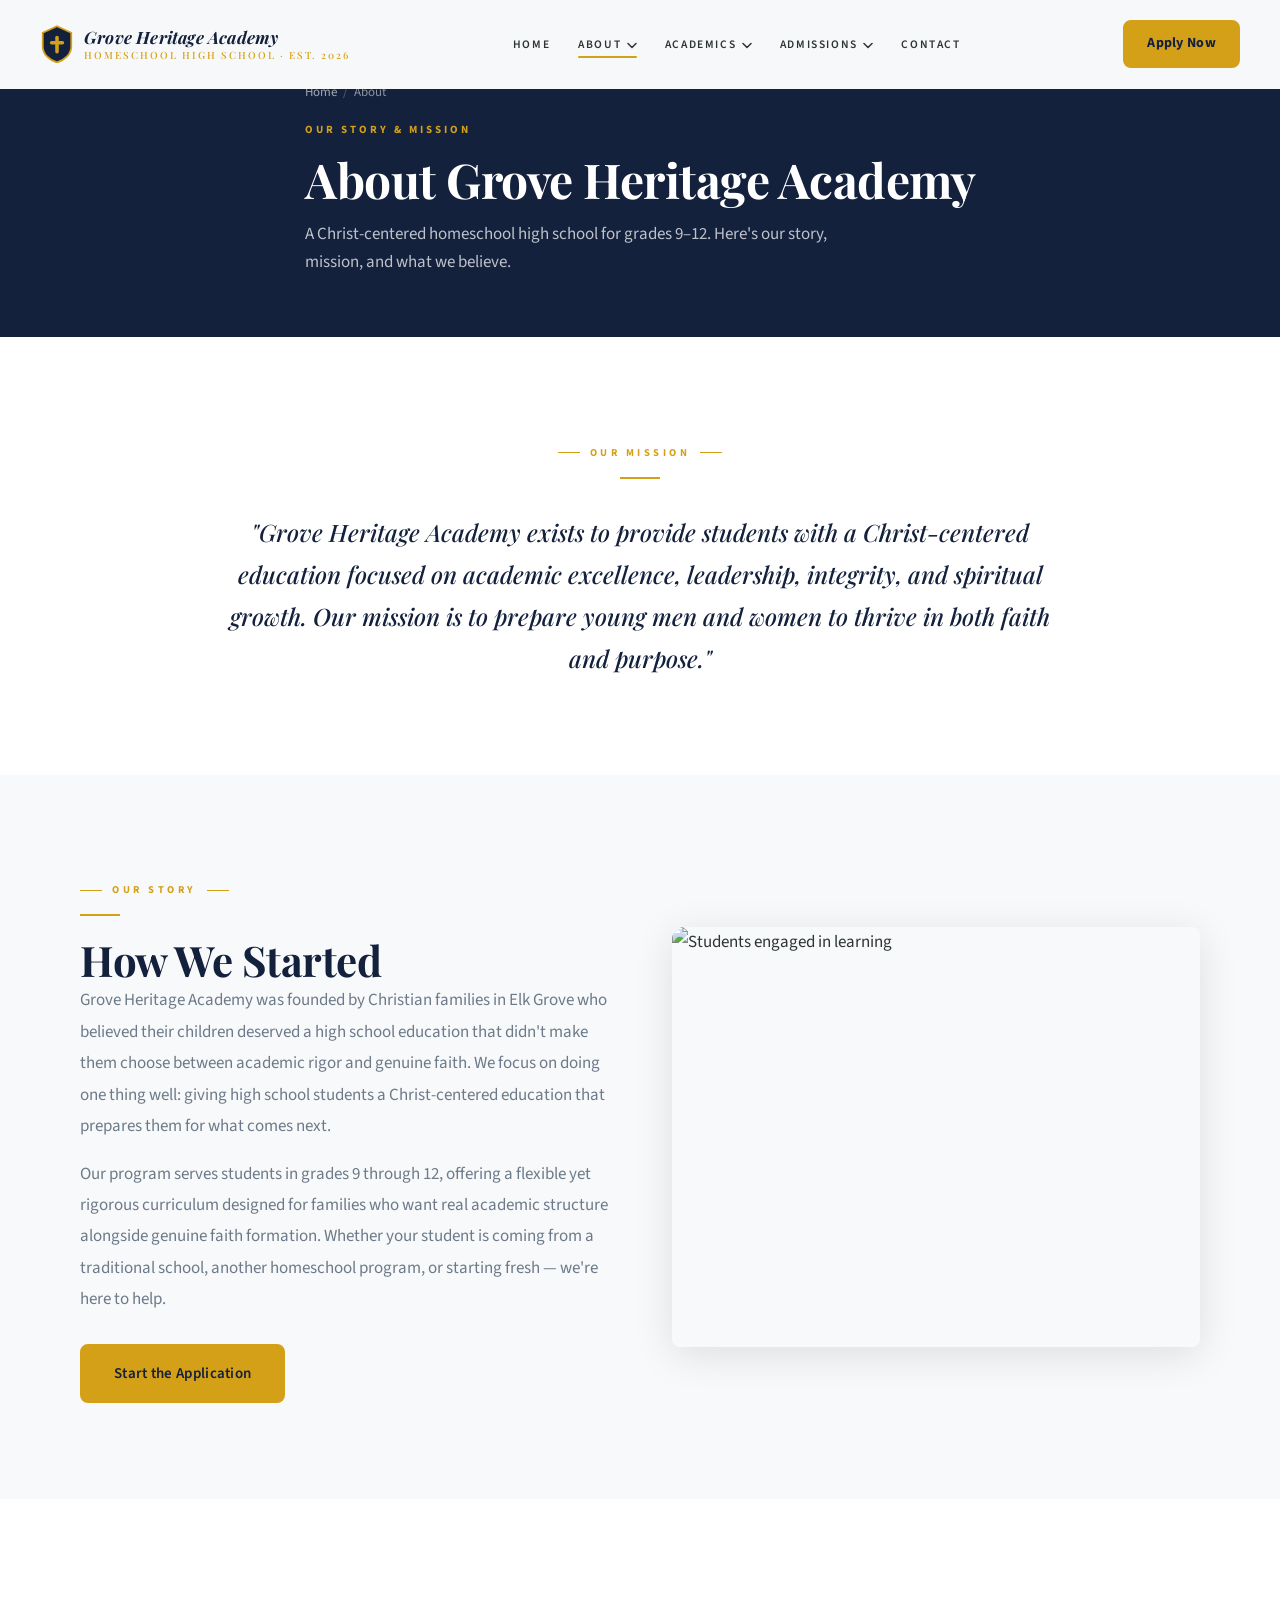
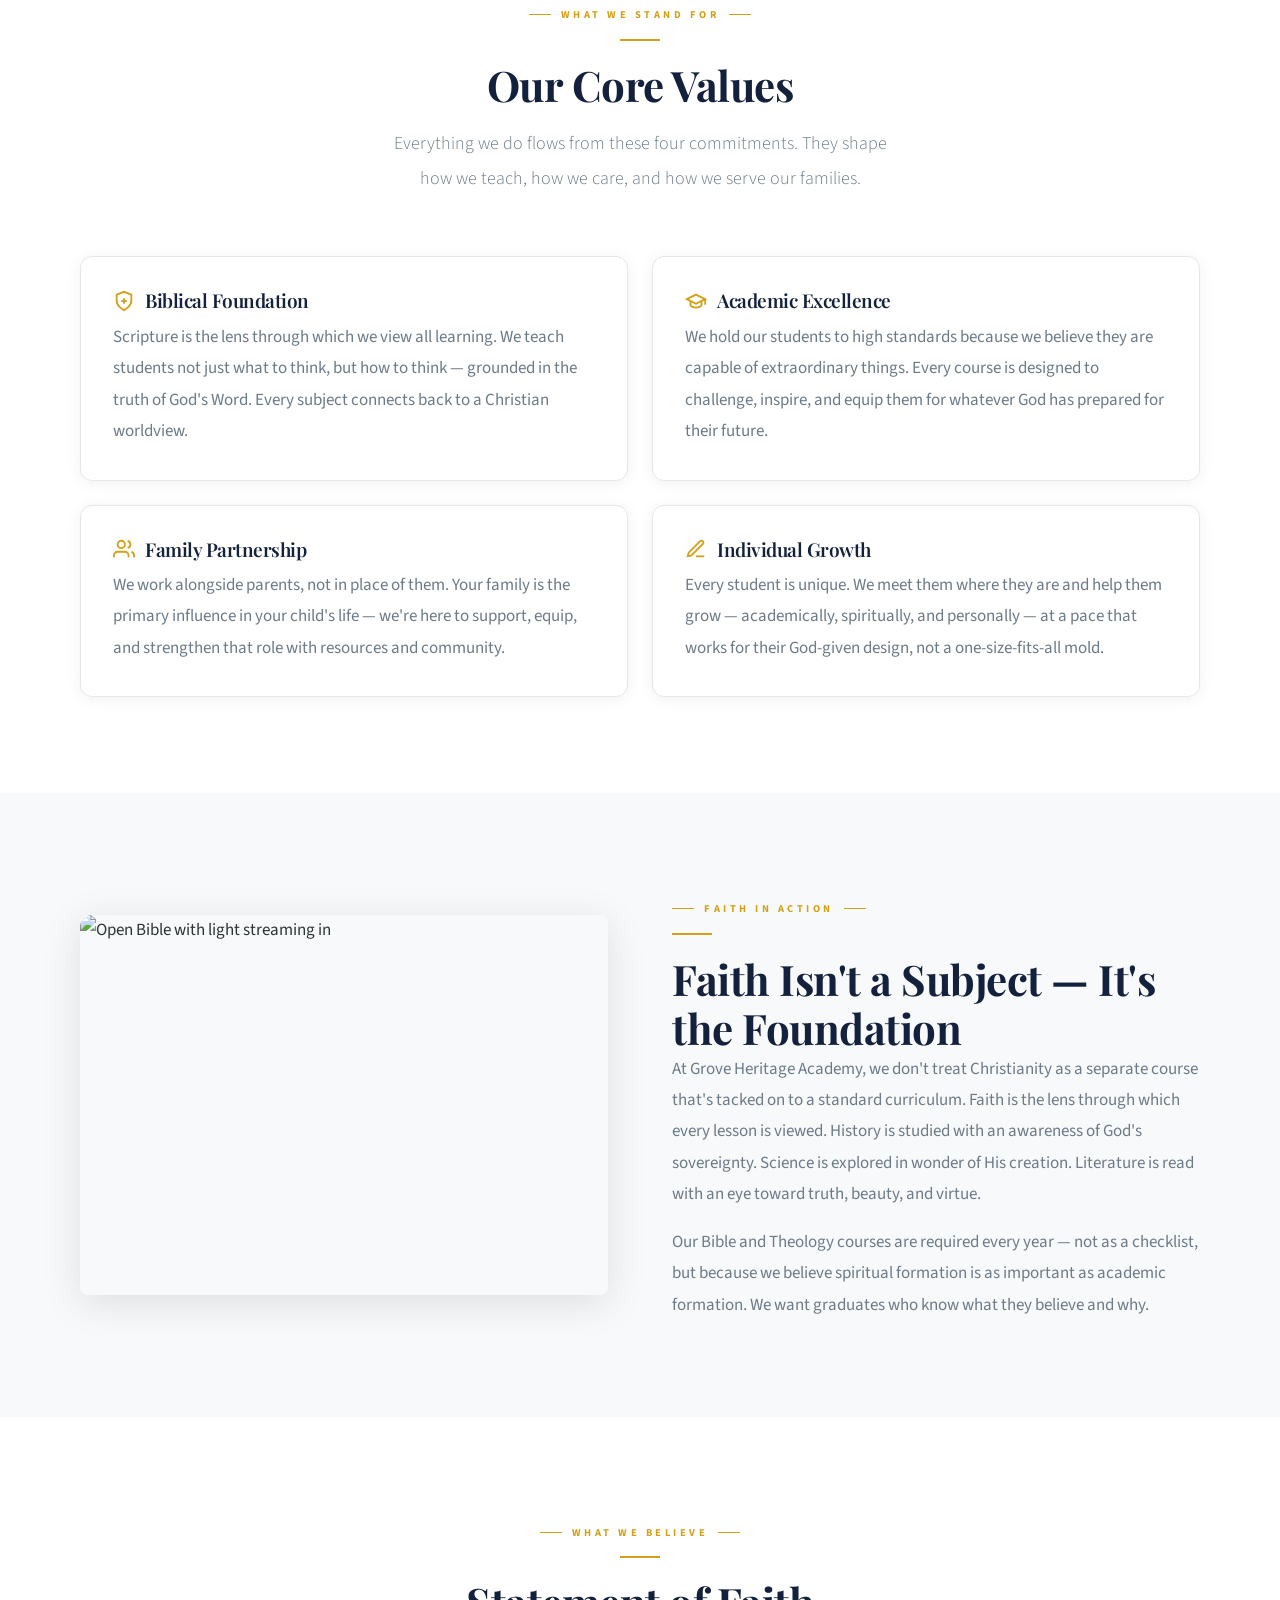
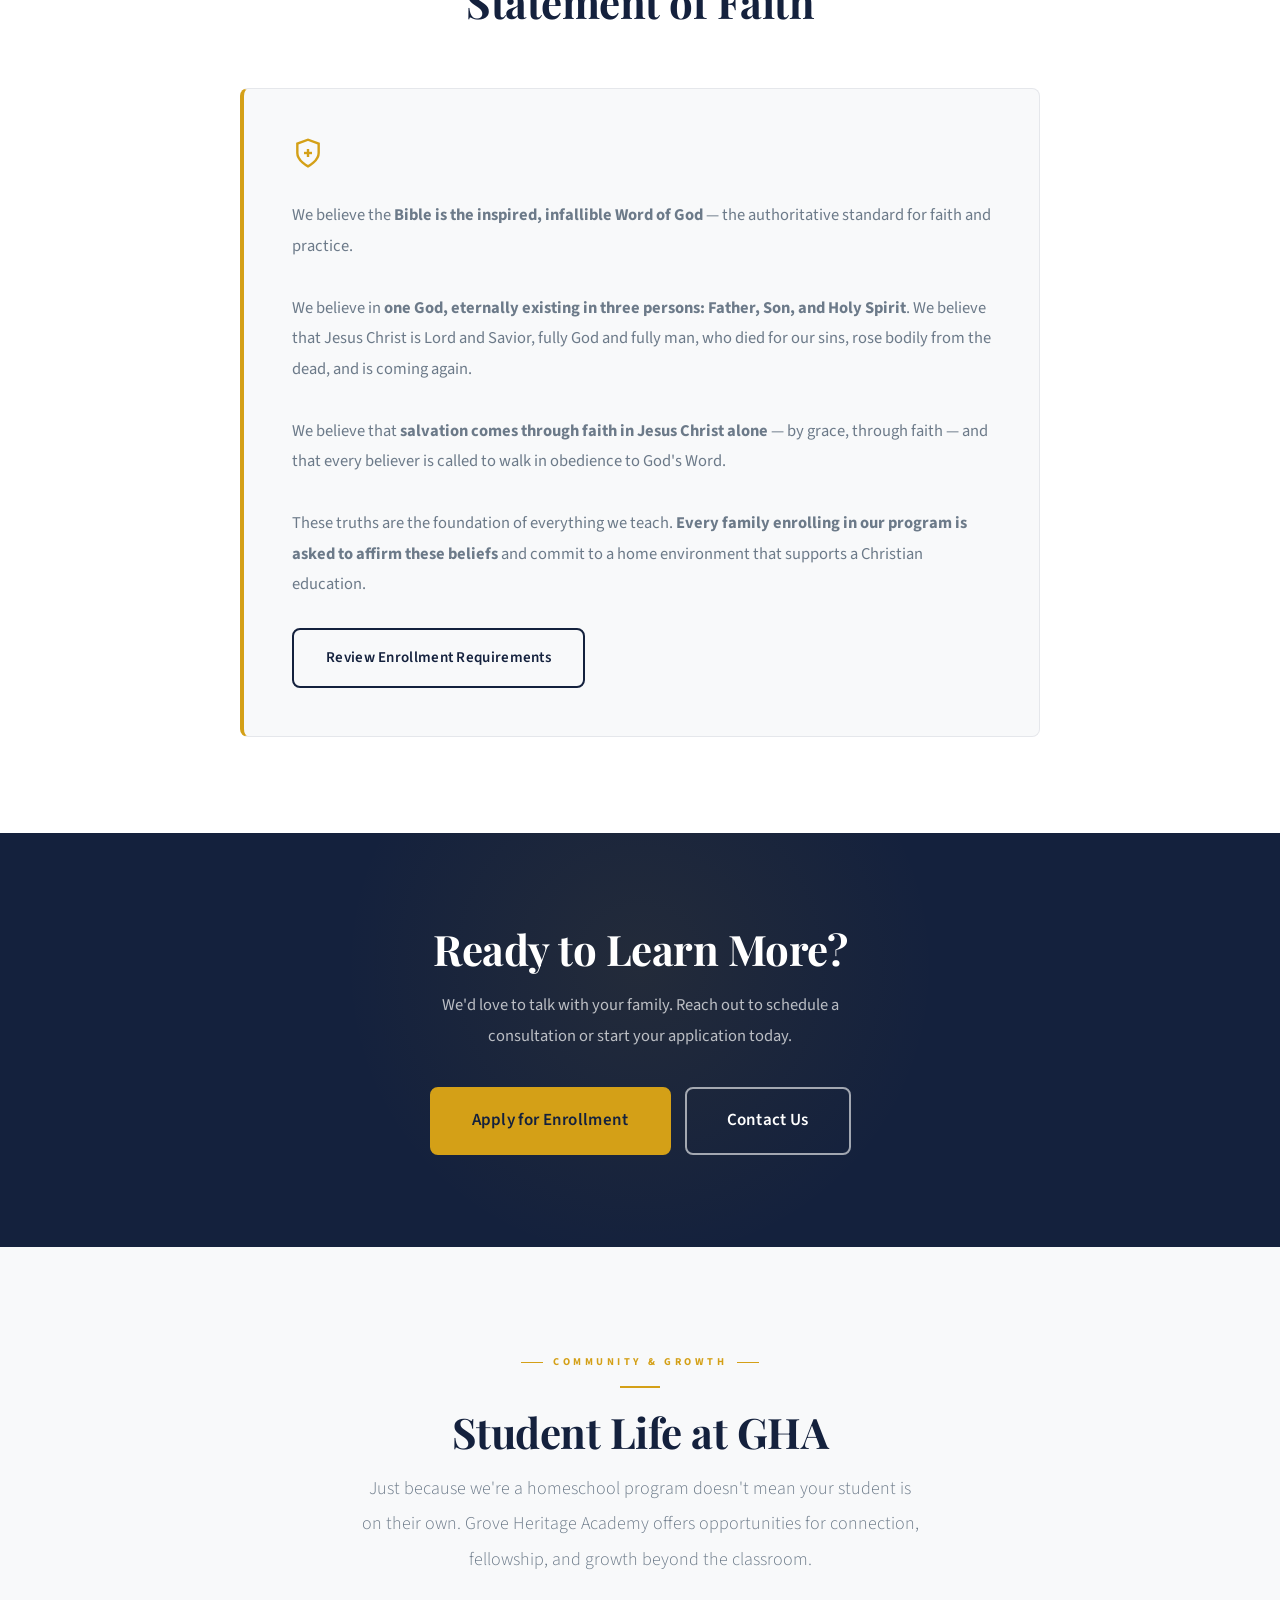
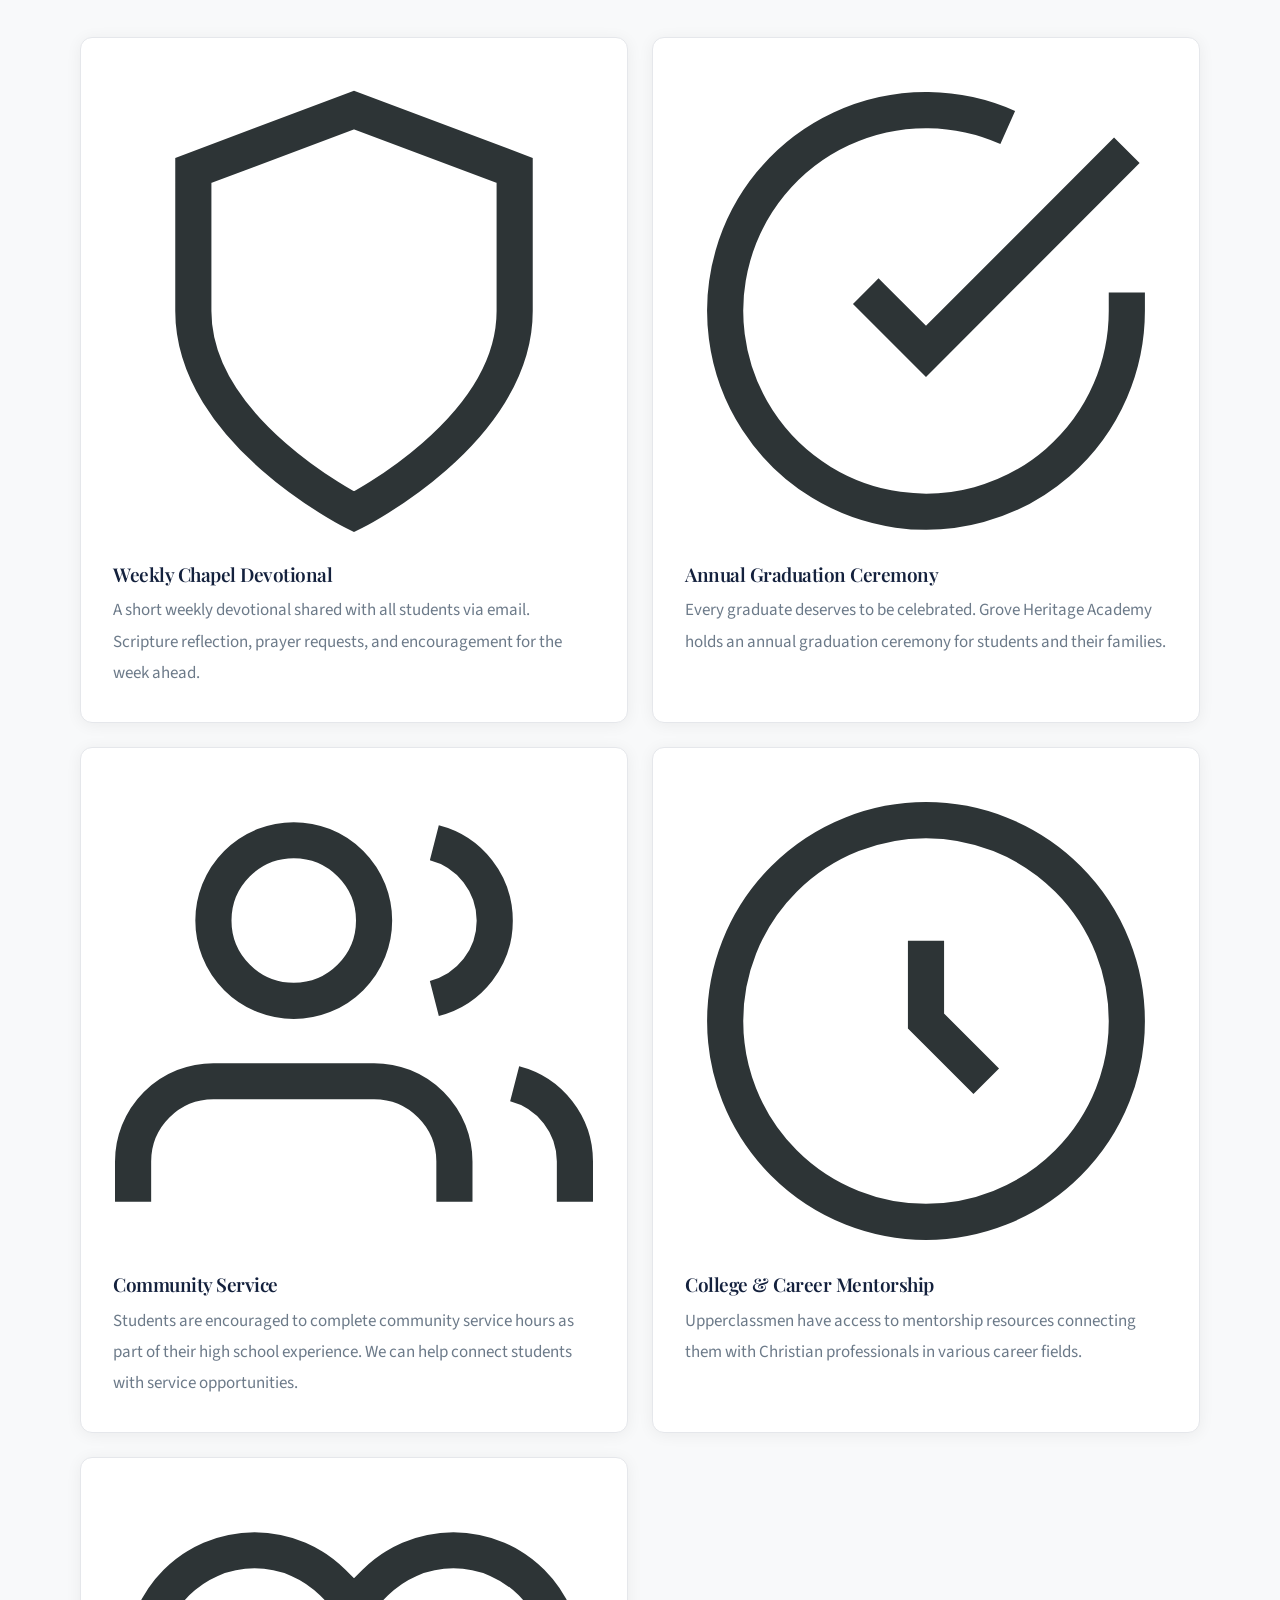
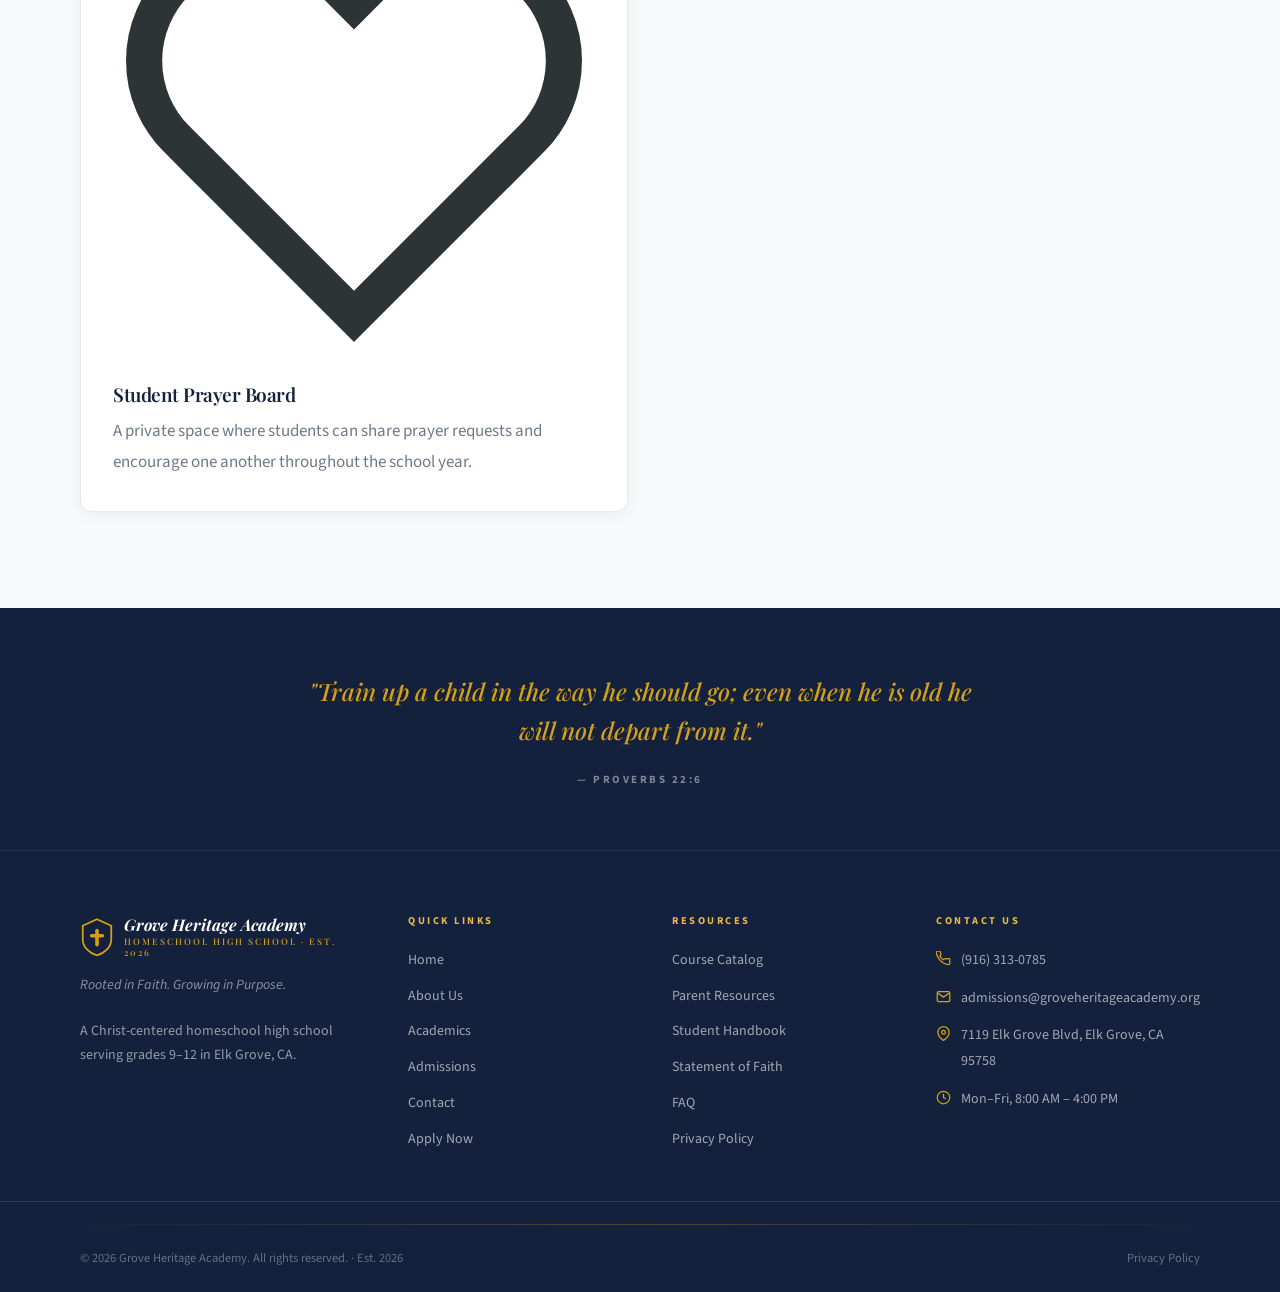
==== commit 30d44e93: "10/10 polish - clean modern legitimate professionally branded CLEAN: - Removed ticker bar (HTML + CS" ====
--- a/about.html
+++ b/about.html
@@ -62,26 +62,28 @@
   <nav>
     <a href="index.html">Home</a>
     <a href="about.html">About</a>
-    <a href="team.html">Our Team</a>
     <a href="academics.html">Academics</a>
+    <a href="admissions.html">Admissions</a>
     <a href="courses.html">Courses</a>
     <a href="howitworks.html">How It Works</a>
-    <a href="admissions.html">Admissions</a>
+    <a href="contact.html">Contact</a>
+    <a href="apply.html">Apply Now</a>
+    <a href="team.html">Our Team</a>
     <a href="resources.html">Resources</a>
-    <a href="handbook.html">Handbook</a>
+    <a href="faq.html">FAQ</a>
     <a href="calendar.html">Calendar</a>
-    <a href="news.html">News</a>
-    <a href="contact.html">Contact</a>
   </nav>
   <div class="mobile-menu-apply">
     <a href="apply.html" class="btn btn-primary">Apply Now</a>
   </div>
-  <button class="mobile-close" id="mobile-close" aria-label="Close menu"><svg viewBox="0 0 24 24" fill="none" stroke="currentColor" stroke-width="2.5"><line x1="18" y1="6" x2="6" y2="18"/><line x1="6" y1="6" x2="18" y2="18"/></svg></button>
+  <button class="mobile-close" id="mobile-close" aria-label="Close menu">
+    <svg viewBox="0 0 24 24" fill="none" stroke="currentColor" stroke-width="2.5"><line x1="18" y1="6" x2="6" y2="18"/><line x1="6" y1="6" x2="18" y2="18"/></svg>
+  </button>
 </div>
 
 <!-- ── Page Hero ───────────────────────────────────────────── -->
 <section class="page-hero body-offset">
-  <div class="page-hero-bg" style="background-image:url('https://images.unsplash.com/photo-1427504494785-3a9ca7044f45?w=1600&auto=format&fit=crop&q=80')"></div>
+  <div class="page-hero-bg"></div>
   <div class="page-hero-overlay"></div>
   <div class="container page-hero-content">
     <nav class="page-breadcrumb" aria-label="Breadcrumb">
@@ -115,7 +117,7 @@
         <span class="section-label">Our Story</span>
         <div class="accent-line"></div>
         <h2>How We Started</h2>
-        <p>Grove Heritage Academy was started by a group of Christian parents who saw a need — a homeschool program that didn't cut corners on academics or faith. We're not the biggest school and we're not trying to be. We're focused on doing one thing well: giving high school students a Christ-centered education that actually prepares them for what comes next.</p>
+        <p>Grove Heritage Academy was founded by Christian families in Elk Grove who believed their children deserved a high school education that didn't make them choose between academic rigor and genuine faith. We focus on doing one thing well: giving high school students a Christ-centered education that prepares them for what comes next.</p>
         <p>Our program serves students in grades 9 through 12, offering a flexible yet rigorous curriculum designed for families who want real academic structure alongside genuine faith formation. Whether your student is coming from a traditional school, another homeschool program, or starting fresh — we're here to help.</p>
         <div style="margin-top:28px">
           <a href="admissions.html" class="btn btn-primary">Start the Application</a>
@@ -262,19 +264,17 @@
           <div class="footer-logo-text">Grove Heritage Academy<span>Homeschool High School · Est. 2026</span></div>
         </div>
         <p class="footer-tagline">Rooted in Faith. Growing in Purpose.</p>
-        <p class="footer-mission">A Christ-centered homeschool high school program serving grades 9–12. Rigorous academics rooted in biblical truth.</p>
+        <p class="footer-mission">A Christ-centered homeschool high school serving grades 9–12 in Elk Grove, CA.</p>
       </div>
       <div>
         <h4 class="footer-heading">Quick Links</h4>
         <ul class="footer-links">
           <li><a href="index.html">Home</a></li>
           <li><a href="about.html">About Us</a></li>
-          <li><a href="team.html">Our Team</a></li>
           <li><a href="academics.html">Academics</a></li>
-          <li><a href="howitworks.html">How It Works</a></li>
           <li><a href="admissions.html">Admissions</a></li>
-          <li><a href="calendar.html">Calendar</a></li>
           <li><a href="contact.html">Contact</a></li>
+          <li><a href="apply.html">Apply Now</a></li>
         </ul>
       </div>
       <div>
@@ -283,9 +283,8 @@
           <li><a href="courses.html">Course Catalog</a></li>
           <li><a href="resources.html">Parent Resources</a></li>
           <li><a href="handbook.html">Student Handbook</a></li>
+          <li><a href="about.html#statement-of-faith">Statement of Faith</a></li>
           <li><a href="faq.html">FAQ</a></li>
-          <li><a href="news.html">News</a></li>
-          <li><a href="about.html#statement-of-faith">Statement of Faith</a></li>
           <li><a href="privacy.html">Privacy Policy</a></li>
         </ul>
       </div>
--- a/styles.css
+++ b/styles.css
@@ -60,7 +60,7 @@
 
 /* ── Container ────────────────────────────────────────────── */
 .container { max-width: var(--max-width); margin: 0 auto; padding: 0 40px; }
-.section { padding: 100px 0; }
+.section { padding: 96px 0; }
 .section-sm { padding: 64px 0; }
 .section-lg { padding: 128px 0; }
 
@@ -94,29 +94,45 @@
 .text-white .section-label { color: var(--gold-light); }
 .text-white .section-label::before, .text-white .section-label::after { background: var(--gold-light); }
 
-/* ── Buttons ──────────────────────────────────────────────── */
+/* ── Buttons — TWO STYLES ONLY ──────────────────────────────── */
 .btn {
   display: inline-flex; align-items: center; justify-content: center; gap: 8px;
-  padding: 14px 30px; font-family: var(--font-sans);
+  padding: 14px 32px; font-family: var(--font-sans);
   font-size: 0.9375rem; font-weight: 600;
-  border-radius: var(--radius-lg); transition: var(--transition);
+  border-radius: 8px; transition: background 0.2s ease, box-shadow 0.2s ease, border-color 0.2s ease;
   cursor: pointer; text-decoration: none; white-space: nowrap;
   border: 2px solid transparent; letter-spacing: 0.3px;
 }
-.btn-primary { background: #D4A017; color: #14213D; font-weight: 600; border-color: #D4A017; }
-.btn-primary:hover { background: var(--crimson-dark); border-color: var(--crimson-dark); transform: translateY(-2px); box-shadow: 0 8px 28px rgba(212,160,23,0.32); }
-.btn-gold { background: #D4A017; color: #14213D; font-weight: 600; border-color: #D4A017; }
-.btn-gold:hover { background: var(--gold-dark); border-color: var(--gold-dark); transform: translateY(-2px); box-shadow: 0 8px 28px rgba(212,160,23,0.4); }
-.btn-outline-gold { background: transparent; color: var(--gold); border-color: var(--gold); }
-.btn-outline-gold:hover { background: var(--gold); color: var(--white); transform: translateY(-2px); }
-.btn-outline-white { background: transparent; color: var(--white); border-color: rgba(255,255,255,0.55); }
-.btn-outline-white:hover { background: rgba(255,255,255,0.12); border-color: var(--white); transform: translateY(-2px); }
-.btn-outline { background: transparent; color: var(--navy); border: 2px solid var(--navy); }
-.btn-outline:hover { background: var(--navy); color: var(--white); transform: translateY(-2px); }
-.btn-outline-light { background: transparent; color: var(--white); border: 2px solid rgba(255,255,255,0.55); }
-.btn-outline-light:hover { background: rgba(255,255,255,0.1); border-color: var(--white); transform: translateY(-2px); }
+/* Primary: gold background, navy text */
+.btn-primary,
+.btn-gold { background: #D4A017; color: #14213D; border-color: #D4A017; font-weight: 600; }
+.btn-primary:hover,
+.btn-gold:hover { background: #B8891A; border-color: #B8891A; box-shadow: 0 4px 16px rgba(212,160,23,0.28); }
+/* Secondary: navy outline, navy text → fills navy on hover */
+.btn-outline,
+.btn-outline-gold,
+.btn-outline-white,
+.btn-outline-light { background: transparent; color: #14213D; border: 2px solid #14213D; }
+.btn-outline:hover,
+.btn-outline-gold:hover,
+.btn-outline-white:hover,
+.btn-outline-light:hover { background: #14213D; color: #FFFFFF; box-shadow: 0 4px 16px rgba(20,33,61,0.18); }
+/* On dark backgrounds the outline should be white */
+.cta-banner .btn-outline,
+.cta-banner .btn-outline-white,
+.cta-split .btn-outline,
+.cta-split .btn-outline-white,
+.scripture-banner .btn-outline { color: #FFFFFF; border-color: rgba(255,255,255,0.6); }
+.cta-banner .btn-outline:hover,
+.cta-banner .btn-outline-white:hover,
+.cta-split .btn-outline:hover,
+.cta-split .btn-outline-white:hover,
+.scripture-banner .btn-outline:hover { background: rgba(255,255,255,0.15); border-color: #FFFFFF; color: #FFFFFF; }
+/* Hero (dark overlay) — outline-light stays white */
+.hero-home .btn-outline-light { color: #FFFFFF; border-color: rgba(255,255,255,0.6); }
+.hero-home .btn-outline-light:hover { background: rgba(255,255,255,0.12); border-color: #FFFFFF; color: #FFFFFF; box-shadow: none; }
 .btn-sm { padding: 9px 22px; font-size: 0.875rem; }
-.btn-lg { padding: 17px 40px; font-size: 1.0625rem; }
+.btn-lg { padding: 16px 40px; font-size: 1.0625rem; }
 .btn-full { width: 100%; justify-content: center; }
 
 /* ── Keyframes ────────────────────────────────────────────── */
@@ -128,31 +144,19 @@
   from { opacity: 0; }
   to   { opacity: 1; }
 }
-@keyframes ticker {
-  0%   { transform: translateX(0); }
-  100% { transform: translateX(-50%); }
-}
 @keyframes scrollBounce {
   0%, 100% { transform: translateY(0); }
   50%       { transform: translateY(8px); }
 }
-@keyframes goldShimmer {
-  0%   { background-position: -200% center; }
-  100% { background-position: 200% center; }
-}
 @keyframes pageOpen {
   from { opacity: 1; }
   to   { opacity: 0; }
 }
-@keyframes letterSpacingIn {
-  from { letter-spacing: 8px; opacity: 0; }
-  to   { letter-spacing: normal; opacity: 1; }
-}
 
 /* ── Page Load Overlay ────────────────────────────────────── */
 .page-overlay {
   position: fixed; inset: 0; z-index: 9999;
-  background: var(--cream);
+  background: var(--white);
   animation: pageOpen 0.5s var(--ease) 0.1s forwards;
   pointer-events: none;
 }
@@ -305,15 +309,22 @@
 }
 .has-dropdown:hover .nav-chevron,
 .has-dropdown:focus-within .nav-chevron { transform: rotate(180deg); }
+/* Invisible bridge fills the gap so hover isn't lost moving mouse to dropdown */
+.has-dropdown::after {
+  content: ''; position: absolute; bottom: -14px; left: 0; right: 0;
+  height: 14px; background: transparent; pointer-events: auto;
+  display: none;
+}
+.has-dropdown:hover::after { display: block; }
 .nav-dropdown {
-  position: absolute; top: calc(100% + 10px); left: 50%;
+  position: absolute; top: calc(100% + 12px); left: 50%;
   transform: translateX(-50%) translateY(-6px);
-  background: var(--white); min-width: 185px;
+  background: var(--white); min-width: 190px;
   border-radius: var(--radius-sm); padding: 6px 0;
-  box-shadow: 0 8px 36px rgba(0,0,0,0.13); border: 1px solid rgba(0,0,0,0.07);
+  box-shadow: 0 8px 36px rgba(0,0,0,0.16); border: 1px solid rgba(0,0,0,0.08);
   opacity: 0; visibility: hidden; pointer-events: none;
-  transition: opacity 0.22s var(--ease), transform 0.22s var(--ease), visibility 0.22s;
-  z-index: 200;
+  transition: opacity 0.2s var(--ease), transform 0.2s var(--ease), visibility 0.2s;
+  z-index: 9999;
 }
 .nav-dropdown::before {
   content: ''; position: absolute; top: -5px; left: 50%;
@@ -321,18 +332,24 @@
   width: 9px; height: 9px; background: var(--white);
   border-left: 1px solid rgba(0,0,0,0.07); border-top: 1px solid rgba(0,0,0,0.07);
 }
+/* Bridge pseudo also triggers dropdown — covers the gap completely */
 .has-dropdown:hover .nav-dropdown,
 .has-dropdown:focus-within .nav-dropdown {
   opacity: 1; visibility: visible; pointer-events: auto;
   transform: translateX(-50%) translateY(0);
 }
+.nav-dropdown li { list-style: none; }
 .nav-dropdown li a {
-  display: block !important; padding: 9px 18px !important;
-  font-size: 11px !important; letter-spacing: 1.2px !important;
+  display: block !important; padding: 10px 20px !important;
+  font-size: 11.5px !important; letter-spacing: 1.2px !important;
   border-radius: 0 !important; background: transparent !important;
   color: var(--charcoal) !important; white-space: nowrap;
-}
-.nav-dropdown li a:hover { color: var(--navy) !important; background: rgba(20,33,61,0.05) !important; }
+  text-transform: uppercase; font-weight: 600;
+  pointer-events: auto !important; cursor: pointer !important;
+}
+.nav-dropdown li a:hover {
+  color: var(--navy) !important; background: rgba(20,33,61,0.05) !important;
+}
 /* Extended mobile nav stagger for additional items */
 .mobile-menu.open nav a:nth-child(9)  { transition-delay: 0.36s; }
 .mobile-menu.open nav a:nth-child(10) { transition-delay: 0.40s; }
@@ -346,8 +363,8 @@
   padding: 8px 4px; border-bottom: 1px solid transparent; transition: var(--transition);
 }
 .nav-info-link:hover { color: var(--navy); border-bottom-color: var(--gold); }
-.nav-apply-btn { background: var(--navy) !important; color: var(--white) !important; }
-.navbar.scrolled .nav-apply-btn { background: var(--gold) !important; color: #14213D !important; }
+.nav-apply-btn { background: var(--gold) !important; color: var(--navy) !important; font-weight: 700 !important; }
+.nav-apply-btn:hover { background: var(--gold-light) !important; color: var(--navy) !important; }
 
 /* Hamburger */
 .hamburger {
@@ -369,7 +386,7 @@
 /* ── Mobile Menu ──────────────────────────────────────────── */
 .mobile-menu {
   position: fixed; inset: 0; z-index: 999;
-  background: var(--cream);
+  background: var(--white);
   display: flex; flex-direction: column; align-items: center; justify-content: center;
   opacity: 0; visibility: hidden; pointer-events: none;
   transition: opacity 0.35s var(--ease), visibility 0.35s var(--ease);
@@ -433,19 +450,10 @@
   position: absolute; inset: 0;
   background-image: url('https://images.unsplash.com/photo-1503676260728-1c00da094a0b?w=1800&q=85');
   background-size: cover; background-position: center 20%;
-  transform: scale(1.04);
-  transition: transform 8s ease;
-}
-.hero-bg.loaded { transform: scale(1); }
+}
 .hero-overlay {
   position: absolute; inset: 0;
-  background: linear-gradient(
-    to top,
-    rgba(248,249,250,0.98) 0%,
-    rgba(248,249,250,0.75) 30%,
-    rgba(20,33,61,0.38) 70%,
-    rgba(20,33,61,0.52) 100%
-  );
+  background: linear-gradient(135deg, rgba(20,33,61,0.72) 0%, rgba(20,33,61,0.45) 100%);
 }
 .hero-content-wrap {
   position: relative; z-index: 1;
@@ -467,14 +475,14 @@
 .hero-h1 {
   font-family: 'DM Serif Display', 'Playfair Display', Georgia, serif;
   font-size: clamp(42px, 6vw, 72px); font-weight: 400; line-height: 1.1;
-  color: var(--navy); margin-bottom: 24px; letter-spacing: -0.5px;
+  color: #FFFFFF; margin-bottom: 24px; letter-spacing: -0.5px;
   opacity: 0; transform: translateY(20px);
   animation: fadeUp 0.7s var(--ease) 0.6s forwards;
 }
-.hero-h1 em { font-style: italic; color: var(--gold-dark); }
+.hero-h1 em { font-style: italic; color: var(--gold-light); }
 .hero-subtitle {
   font-size: 1.125rem; font-weight: 300; line-height: 1.9;
-  color: #4a5060; max-width: 620px; margin: 0 auto 40px;
+  color: rgba(255,255,255,0.85); max-width: 620px; margin: 0 auto 40px;
   opacity: 0; transform: translateY(20px);
   animation: fadeUp 0.7s var(--ease) 0.9s forwards;
 }
@@ -483,11 +491,7 @@
   opacity: 0; transform: translateY(20px);
   animation: fadeUp 0.7s var(--ease) 1.2s forwards;
 }
-.hero-scroll {
-  position: absolute; bottom: 36px; left: 50%; transform: translateX(-50%);
-  display: flex; flex-direction: column; align-items: center; gap: 8px;
-  opacity: 0; animation: fadeIn 0.7s var(--ease) 1.6s forwards;
-}
+.hero-scroll { display: none; }
 .hero-scroll-label {
   font-size: 10px; letter-spacing: 2.5px; text-transform: uppercase;
   color: rgba(20,33,61,0.5); font-weight: 600;
@@ -502,84 +506,38 @@
   animation: scrollBounce 1.8s ease infinite;
 }
 
-/* ── Ticker Bar ───────────────────────────────────────────── */
-.ticker-bar {
-  background: var(--cream-dark);
-  padding: 13px 0; overflow: hidden;
-  border-bottom: 1px solid var(--border-gold);
-}
-.ticker-track {
-  display: flex; width: max-content;
-  animation: ticker 35s linear infinite;
-}
-.ticker-track:hover { animation-play-state: paused; }
-.ticker-segment {
-  display: flex; align-items: center; gap: 0;
-  white-space: nowrap; padding: 0 0;
-}
-.ticker-item {
-  font-family: var(--font-sans); font-size: 11.5px; font-weight: 600;
-  letter-spacing: 2px; text-transform: uppercase; color: var(--gold-dark);
-  padding: 0 32px;
-}
-.ticker-star { color: var(--gold); font-size: 8px; }
-
-/* ── Page Hero (Subpages) ─────────────────────────────────── */
+
+/* ── Interior Page Banner (navy solid, no image) ──────────── */
 .page-hero {
-  position: relative; min-height: 420px;
-  display: flex; align-items: flex-end;
-  padding-bottom: 60px; overflow: hidden;
-}
-.page-hero-bg {
-  position: absolute; inset: 0;
-  background-size: cover; background-position: center;
-  transition: transform 0.1s ease;
-}
-.page-hero-overlay {
-  position: absolute; inset: 0;
-  background: linear-gradient(to top, rgba(20,33,61,0.92) 0%, rgba(20,33,61,0.5) 60%, rgba(20,33,61,0.3) 100%);
-}
-.page-hero:not(:has(.page-hero-bg)) {
-  background: var(--navy);
-}
-.page-hero:not(:has(.page-hero-bg))::before {
-  content: ''; position: absolute; inset: 0;
-  background: radial-gradient(ellipse at 70% 50%, rgba(212,160,23,0.1) 0%, transparent 70%);
-}
-.page-hero-content {
-  position: relative; z-index: 1;
-  padding-top: 140px;
-}
+  background: #14213D !important;
+  min-height: 200px;
+  display: flex; align-items: center;
+  padding: 80px 0 60px;
+  position: relative;
+  overflow: hidden;
+}
+.page-hero-bg { display: none !important; }
+.page-hero-overlay { display: none !important; }
+.page-hero-accent { display: none !important; }
+.page-hero-content { position: relative; z-index: 1; padding-top: 0; }
 .page-hero-label {
-  font-size: 10.5px; font-weight: 700; letter-spacing: 3.5px;
-  text-transform: uppercase; color: var(--gold-light);
-  margin-bottom: 12px; display: block;
-  opacity: 0; animation: fadeUp 0.6s var(--ease) 0.2s forwards;
+  font-family: var(--font-sans); font-size: 11px; font-weight: 700;
+  letter-spacing: 3px; text-transform: uppercase;
+  color: #D4A017; margin-bottom: 12px; display: block;
 }
 .page-hero-title {
-  color: var(--white); font-size: clamp(34px, 5vw, 58px);
-  font-weight: 700; max-width: 700px; line-height: 1.15;
-  letter-spacing: -0.5px; margin-bottom: 16px;
-  opacity: 0; animation: fadeUp 0.6s var(--ease) 0.35s forwards;
+  font-family: 'Playfair Display', serif; font-size: clamp(32px, 4vw, 48px);
+  font-weight: 700; color: #FFFFFF; line-height: 1.15; margin-bottom: 12px;
 }
 .page-hero-sub {
-  font-size: 1.0625rem; color: rgba(255,255,255,0.72);
-  max-width: 560px; font-weight: 300; line-height: 1.8;
-  opacity: 0; animation: fadeUp 0.6s var(--ease) 0.5s forwards;
-}
-.page-breadcrumb {
-  display: flex; align-items: center; gap: 8px;
-  font-size: 12px; color: rgba(255,255,255,0.45);
-  letter-spacing: 0.5px; margin-bottom: 14px;
-  opacity: 0; animation: fadeUp 0.5s var(--ease) 0.1s forwards;
-}
-.page-breadcrumb a { color: rgba(255,255,255,0.45); transition: var(--transition); }
-.page-breadcrumb a:hover { color: var(--gold-light); }
+  font-size: 17px; color: rgba(255,255,255,0.72); max-width: 580px; line-height: 1.7;
+}
+.page-breadcrumb { display: flex; gap: 6px; align-items: center; margin-bottom: 16px; font-size: 13px; color: rgba(255,255,255,0.5); }
+.page-breadcrumb a { color: rgba(255,255,255,0.6); }
+.page-breadcrumb a:hover { color: var(--gold); }
 .page-breadcrumb .sep { color: rgba(255,255,255,0.3); }
-.page-hero-accent {
-  position: absolute; bottom: 0; left: 0;
-  width: 100%; height: 3px;
-  background: linear-gradient(90deg, var(--gold), transparent 60%);
+@media (max-width: 768px) {
+  .page-hero { min-height: 150px; padding: 60px 0 40px; }
 }
 
 /* ── Scripture Banner ─────────────────────────────────────── */
@@ -622,18 +580,17 @@
 /* ── Why Choose Us — Staggered ───────────────────────────── */
 .why-stagger {
   display: grid; grid-template-columns: repeat(3, 1fr); gap: 28px;
-  align-items: start;
+  align-items: stretch;
 }
 .why-card {
-  background: var(--white); border-radius: var(--radius);
-  padding: 38px 32px; box-shadow: var(--shadow);
+  background: var(--white); border-radius: 12px;
+  padding: 38px 32px; box-shadow: 0 2px 16px rgba(0,0,0,0.06);
   border: 1px solid var(--border); position: relative; overflow: hidden;
-  transition: var(--transition);
-}
-.why-card:hover { transform: translateY(-5px); box-shadow: var(--shadow-md); }
-.why-card:hover { box-shadow: var(--shadow-md), inset 0 0 30px rgba(212,160,23,0.04); }
-.why-card--high { margin-top: -28px; }
-.why-card--low  { margin-top: 28px; }
+  transition: box-shadow 0.2s ease;
+}
+.why-card:hover { box-shadow: 0 6px 28px rgba(0,0,0,0.10); }
+.why-card--high { margin-top: 0; }
+.why-card--low  { margin-top: 0; }
 .why-card--gold-border::before {
   content: ''; position: absolute; top: 0; left: 0; right: 0;
   height: 3px; background: var(--gold);
@@ -673,7 +630,7 @@
   padding: 40px 34px; position: relative; overflow: hidden;
   transition: var(--transition);
 }
-.highlight-card-h:hover { transform: translateY(-4px); box-shadow: var(--shadow-md); }
+.highlight-card-h:hover { box-shadow: var(--shadow-md); }
 .highlight-card-h::before {
   content: ''; position: absolute; inset: 0;
   background: radial-gradient(circle at 80% 20%, rgba(212,160,23,0.12) 0%, transparent 60%);
@@ -821,7 +778,7 @@
   text-decoration: none; color: inherit; transition: var(--transition);
   position: relative; overflow: hidden;
 }
-.quick-tile:hover { transform: translateY(-4px); box-shadow: var(--shadow-md); border-color: var(--border-gold); }
+.quick-tile:hover { box-shadow: var(--shadow-md); border-color: var(--border-gold); }
 .quick-tile::after {
   content: ''; position: absolute; bottom: 0; left: 0; right: 0;
   height: 2px; background: var(--gold); opacity: 0;
@@ -975,9 +932,7 @@
   position: relative;
 }
 .texture-cream::before {
-  content: ''; position: absolute; inset: 0; z-index: 0;
-  background-image: url("data:image/svg+xml,%3Csvg xmlns='http://www.w3.org/2000/svg' width='4' height='4'%3E%3Ccircle cx='1' cy='1' r='0.6' fill='%23000' opacity='0.025'/%3E%3C/svg%3E");
-  pointer-events: none;
+  display: none;
 }
 .texture-cream > * { position: relative; z-index: 1; }
 
@@ -1020,7 +975,7 @@
   padding: 32px; border: 1px solid var(--border); box-shadow: var(--shadow);
   transition: var(--transition);
 }
-.value-card:hover { transform: translateY(-3px); box-shadow: var(--shadow-md); }
+.value-card:hover { box-shadow: var(--shadow-md); }
 .value-card h3 { font-size: 19px; color: var(--navy); margin-bottom: 10px; display: flex; align-items: center; gap: 10px; }
 .value-card h3 svg { width: 22px; height: 22px; color: var(--gold); flex-shrink: 0; }
 .sof-box {
@@ -1039,7 +994,7 @@
   padding: 28px 24px; border: 1px solid var(--border); box-shadow: var(--shadow);
   transition: var(--transition);
 }
-.course-card:hover { transform: translateY(-3px); box-shadow: var(--shadow-md); border-color: var(--border-gold); }
+.course-card:hover { box-shadow: var(--shadow-md); border-color: var(--border-gold); }
 .course-card-subject {
   font-size: 10.5px; font-weight: 700; letter-spacing: 2px;
   text-transform: uppercase; color: var(--gold); margin-bottom: 8px;
@@ -1083,7 +1038,7 @@
   border: 1px solid var(--border); box-shadow: var(--shadow);
   position: relative; transition: var(--transition);
 }
-.step-card:hover { transform: translateY(-3px); box-shadow: var(--shadow-md); }
+.step-card:hover { box-shadow: var(--shadow-md); }
 .step-number {
   font-family: var(--font-serif); font-size: 48px; font-weight: 800;
   color: rgba(212,160,23,0.2); line-height: 1; margin-bottom: 16px;
@@ -1102,7 +1057,7 @@
   transition: var(--transition);
 }
 .pricing-card.featured { background: var(--navy); color: var(--white); border-color: var(--navy); transform: scale(1.03); }
-.pricing-card:not(.featured):hover { transform: translateY(-3px); box-shadow: var(--shadow-md); }
+.pricing-card:not(.featured):hover { box-shadow: var(--shadow-md); }
 .pricing-card h3 { font-size: 19px; margin-bottom: 8px; }
 .pricing-card .price { font-family: var(--font-serif); font-size: 42px; font-weight: 700; color: var(--gold); line-height: 1.1; margin: 16px 0 12px; }
 .pricing-card.featured .price { color: var(--gold-light); }
@@ -1200,7 +1155,7 @@
   border: 1px solid var(--border); box-shadow: var(--shadow);
   display: flex; flex-direction: column; gap: 10px; transition: var(--transition);
 }
-.resource-card:hover { transform: translateY(-3px); box-shadow: var(--shadow-md); }
+.resource-card:hover { box-shadow: var(--shadow-md); }
 .resource-card h3 { font-size: 17px; color: var(--navy); }
 .resource-card p { font-size: 14px; flex: 1; }
 .resource-card-icon {
@@ -1256,7 +1211,7 @@
   border-radius: 99px; font-size: 13px; font-weight: 700;
   white-space: nowrap; transition: var(--transition); text-decoration: none; flex-shrink: 0;
 }
-.download-btn:hover { background: #2a4080; transform: translateY(-1px); }
+.download-btn:hover { background: #2a4080; }
 .download-btn svg { width: 14px; height: 14px; }
 .transcript-hero {
   background: linear-gradient(135deg, var(--navy) 0%, var(--navy-light) 100%);
@@ -1458,6 +1413,7 @@
 }
 @media (max-width: 900px) {
   .section { padding: 72px 0; }
+  .section-sm { padding: 48px 0; }
   .testimonials-grid { grid-template-columns: 1fr; }
   .two-col { grid-template-columns: 1fr; gap: 40px; }
   .pricing-grid { grid-template-columns: 1fr; }
@@ -1475,6 +1431,7 @@
 @media (max-width: 640px) {
   .container { padding: 0 20px; }
   .section { padding: 56px 0; }
+  .section-sm { padding: 40px 0; }
   .hero-content-wrap { padding: 120px 20px 80px; }
   .page-hero { min-height: 340px; }
   .page-hero-content { padding-top: 110px; }
@@ -1512,3 +1469,109 @@
   .highlights-scroll { padding: 12px 20px 28px; }
   .highlight-card-h { flex: 0 0 280px; }
 }
+
+@media (max-width: 480px) {
+  .hero-h1 { font-size: 34px; }
+  .hero-subtitle { font-size: 15px; }
+  .hero-buttons { flex-direction: column; align-items: center; }
+  .hero-buttons .btn { width: 100%; max-width: 300px; min-height: 48px; }
+  .btn { min-height: 48px; }
+  .section { padding: 52px 0; }
+  .container { padding: 0 20px; }
+  h2 { font-size: 26px; }
+}
+
+/* ── Uniform Card System ──────────────────────────────────── */
+.why-card,
+.highlight-card-h,
+.value-card,
+.course-card,
+.diploma-card,
+.pricing-card,
+.step-card,
+.quick-tile,
+.info-card,
+.news-card,
+.team-card {
+  background: #FFFFFF !important;
+  border-radius: 12px !important;
+  box-shadow: 0 2px 16px rgba(0,0,0,0.06) !important;
+  padding: 32px !important;
+  border: 1px solid #E5E7EB !important;
+  transition: box-shadow 0.2s ease !important;
+}
+.why-card:hover,
+.highlight-card-h:hover,
+.value-card:hover,
+.course-card:hover,
+.diploma-card:hover,
+.pricing-card:hover,
+.step-card:hover,
+.quick-tile:hover,
+.info-card:hover,
+.news-card:hover,
+.team-card:hover {
+  box-shadow: 0 6px 28px rgba(0,0,0,0.10) !important;
+}
+/* Remove colored top/side borders on cards — keep featured diploma border */
+.why-card--gold-border { border: 1px solid #E5E7EB !important; }
+.why-card--gold-border::before { display: none; }
+.diploma-card.featured { border-color: #D4A017 !important; }
+/* highlight cards (dark navy) remain navy since they're on dark bg */
+.highlight-card-h {
+  background: #14213D !important;
+  border-color: rgba(255,255,255,0.1) !important;
+}
+/* pricing featured card remains navy */
+.pricing-card.featured {
+  background: #14213D !important;
+  border-color: #14213D !important;
+}
+/* quick-tile needs specific overrides */
+.quick-tile {
+  display: flex !important; flex-direction: column !important;
+  gap: 10px !important; text-decoration: none !important;
+  color: inherit !important; position: relative !important; overflow: hidden !important;
+}
+
+/* ── Universal Form Inputs ──────────────────────────────────── */
+input[type="text"],
+input[type="email"],
+input[type="tel"],
+input[type="number"],
+input[type="date"],
+input[type="url"],
+input[type="password"],
+select,
+textarea {
+  background: #FFFFFF !important;
+  border: 1px solid #D1D5DB !important;
+  border-radius: 8px !important;
+  padding: 14px 16px !important;
+  font-size: 16px !important;
+  font-family: var(--font-sans) !important;
+  color: #2D3436 !important;
+  width: 100%;
+  transition: border-color 0.2s ease, box-shadow 0.2s ease;
+}
+input:focus,
+select:focus,
+textarea:focus {
+  outline: none !important;
+  border-color: #D4A017 !important;
+  box-shadow: 0 0 0 3px rgba(212,160,23,0.15) !important;
+}
+label {
+  font-weight: 600 !important;
+  color: #2D3436 !important;
+  margin-bottom: 6px !important;
+  display: block;
+  font-size: 15px;
+}
+
+/* ── Image border-radius ──────────────────────────────────── */
+.two-col-img img { border-radius: 12px; }
+
+/* ── Stagger offset reset ─────────────────────────────────── */
+.why-card--high,
+.why-card--low { margin-top: 0 !important; transform: none !important; }
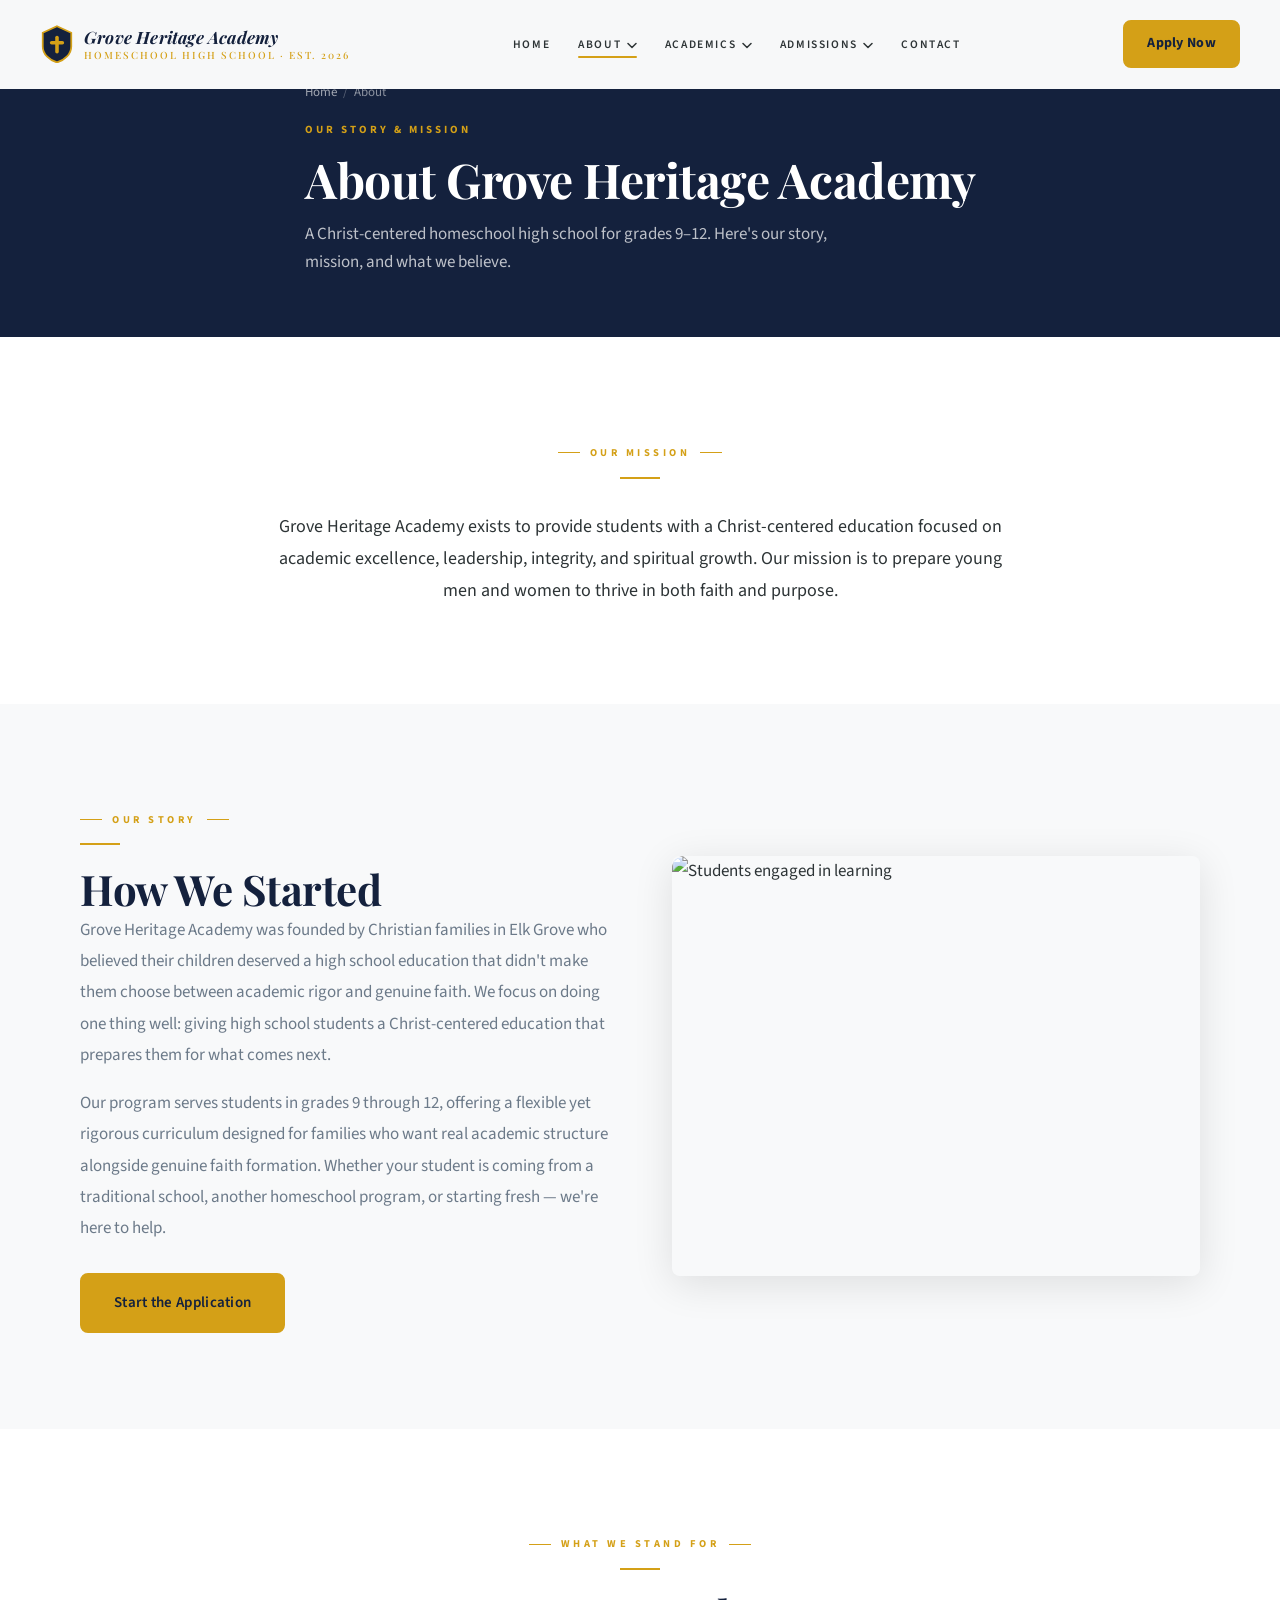
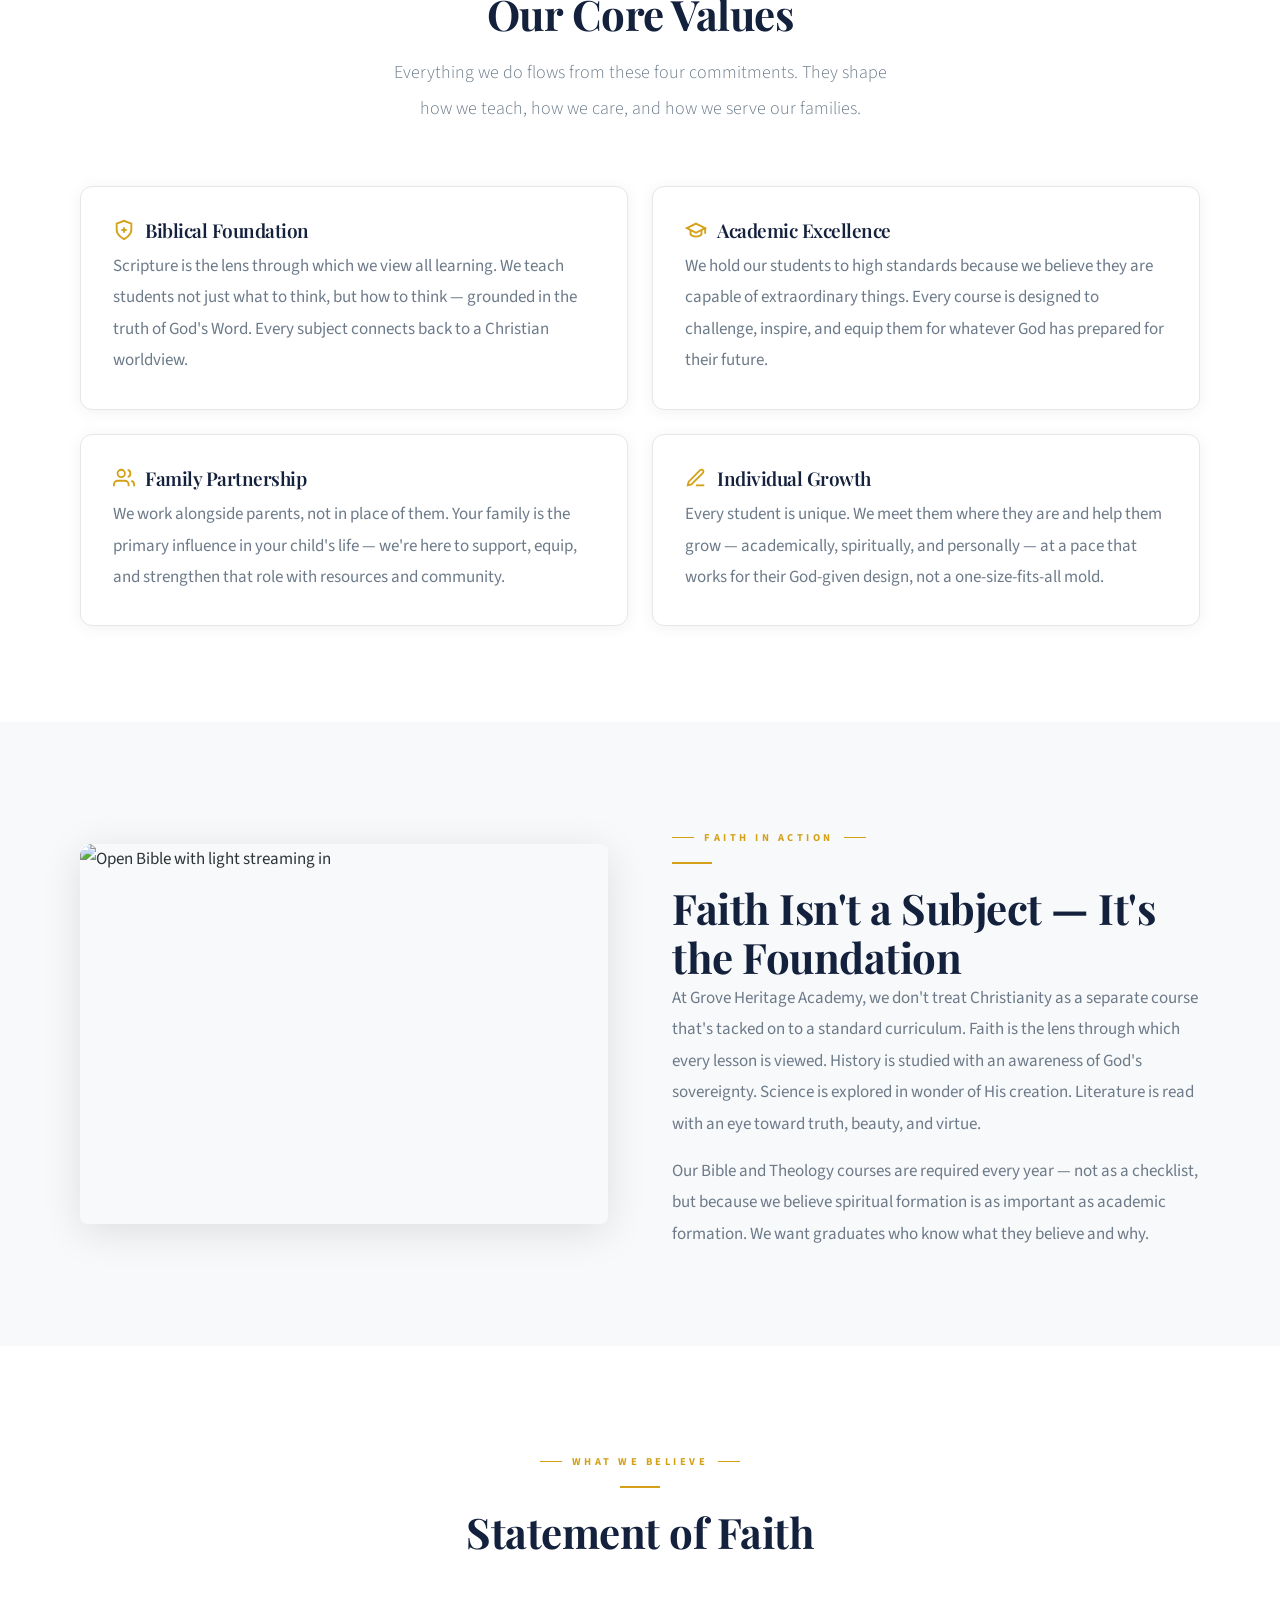
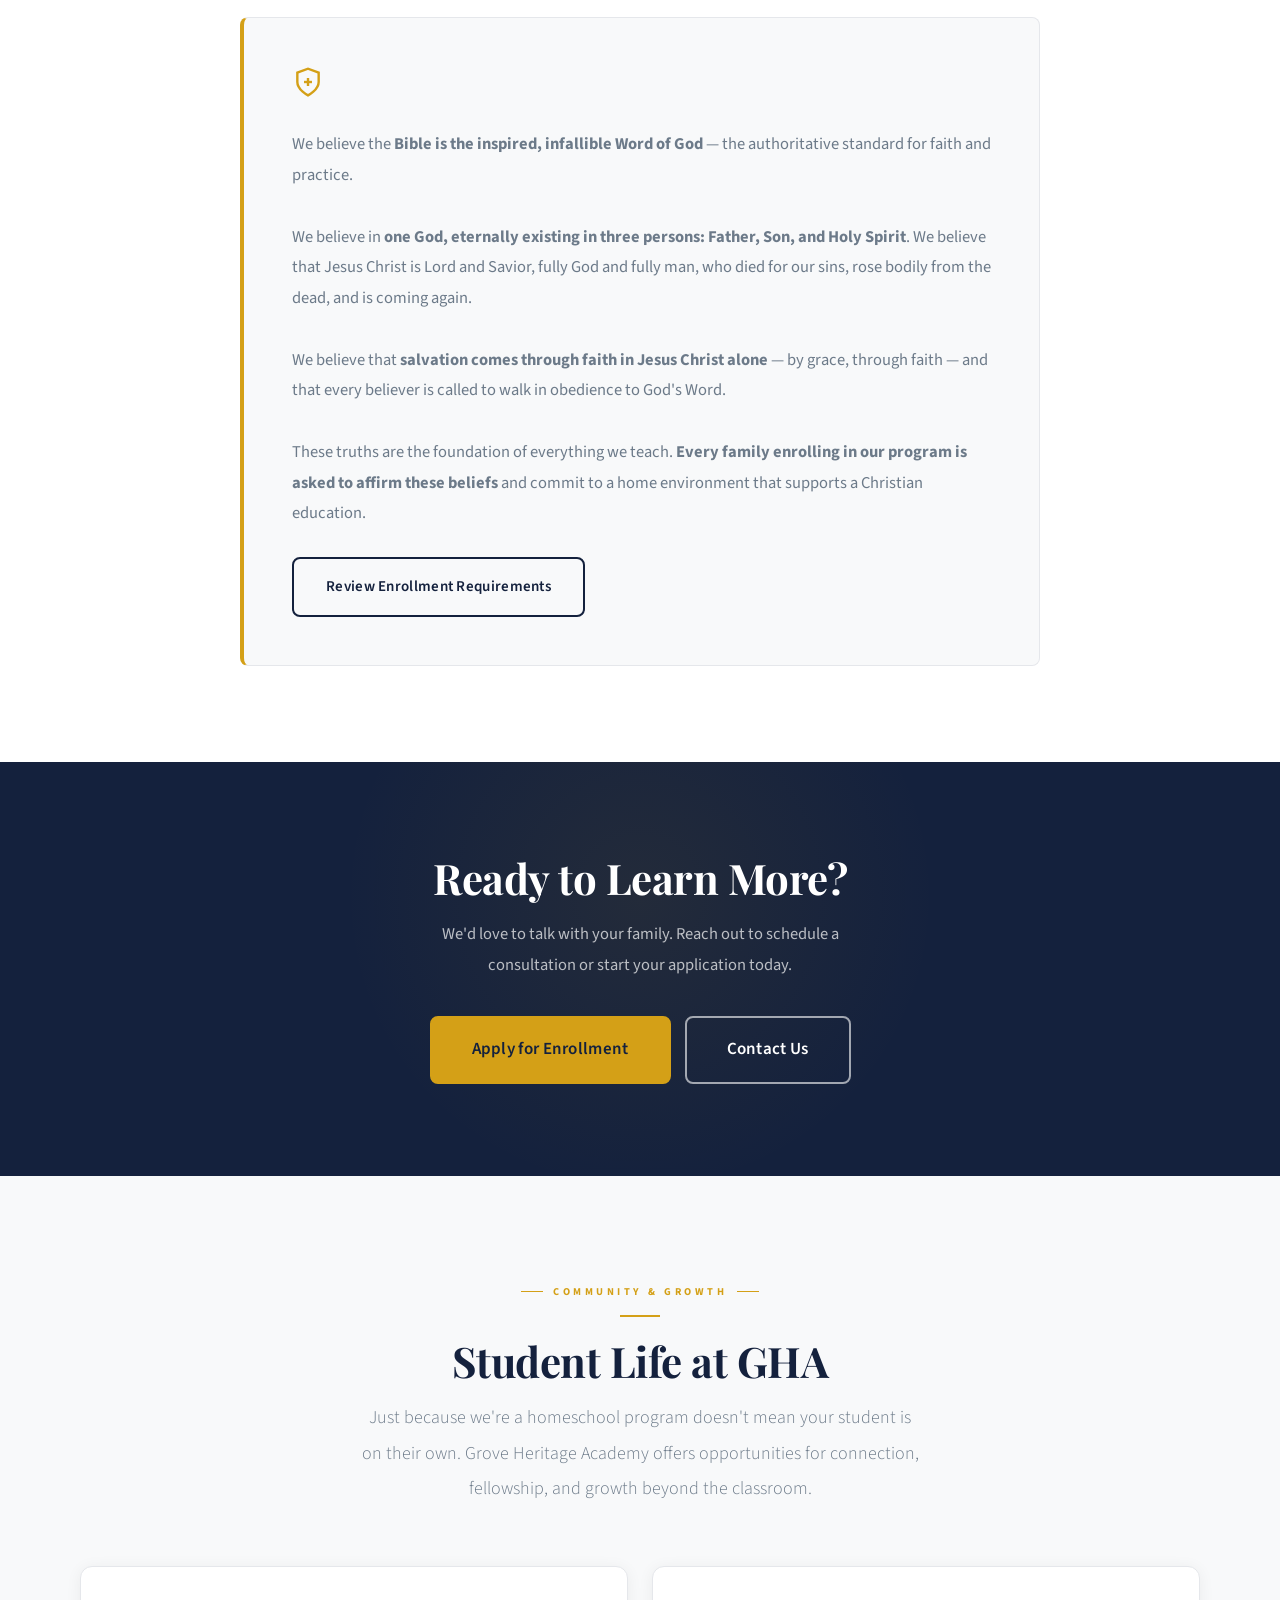
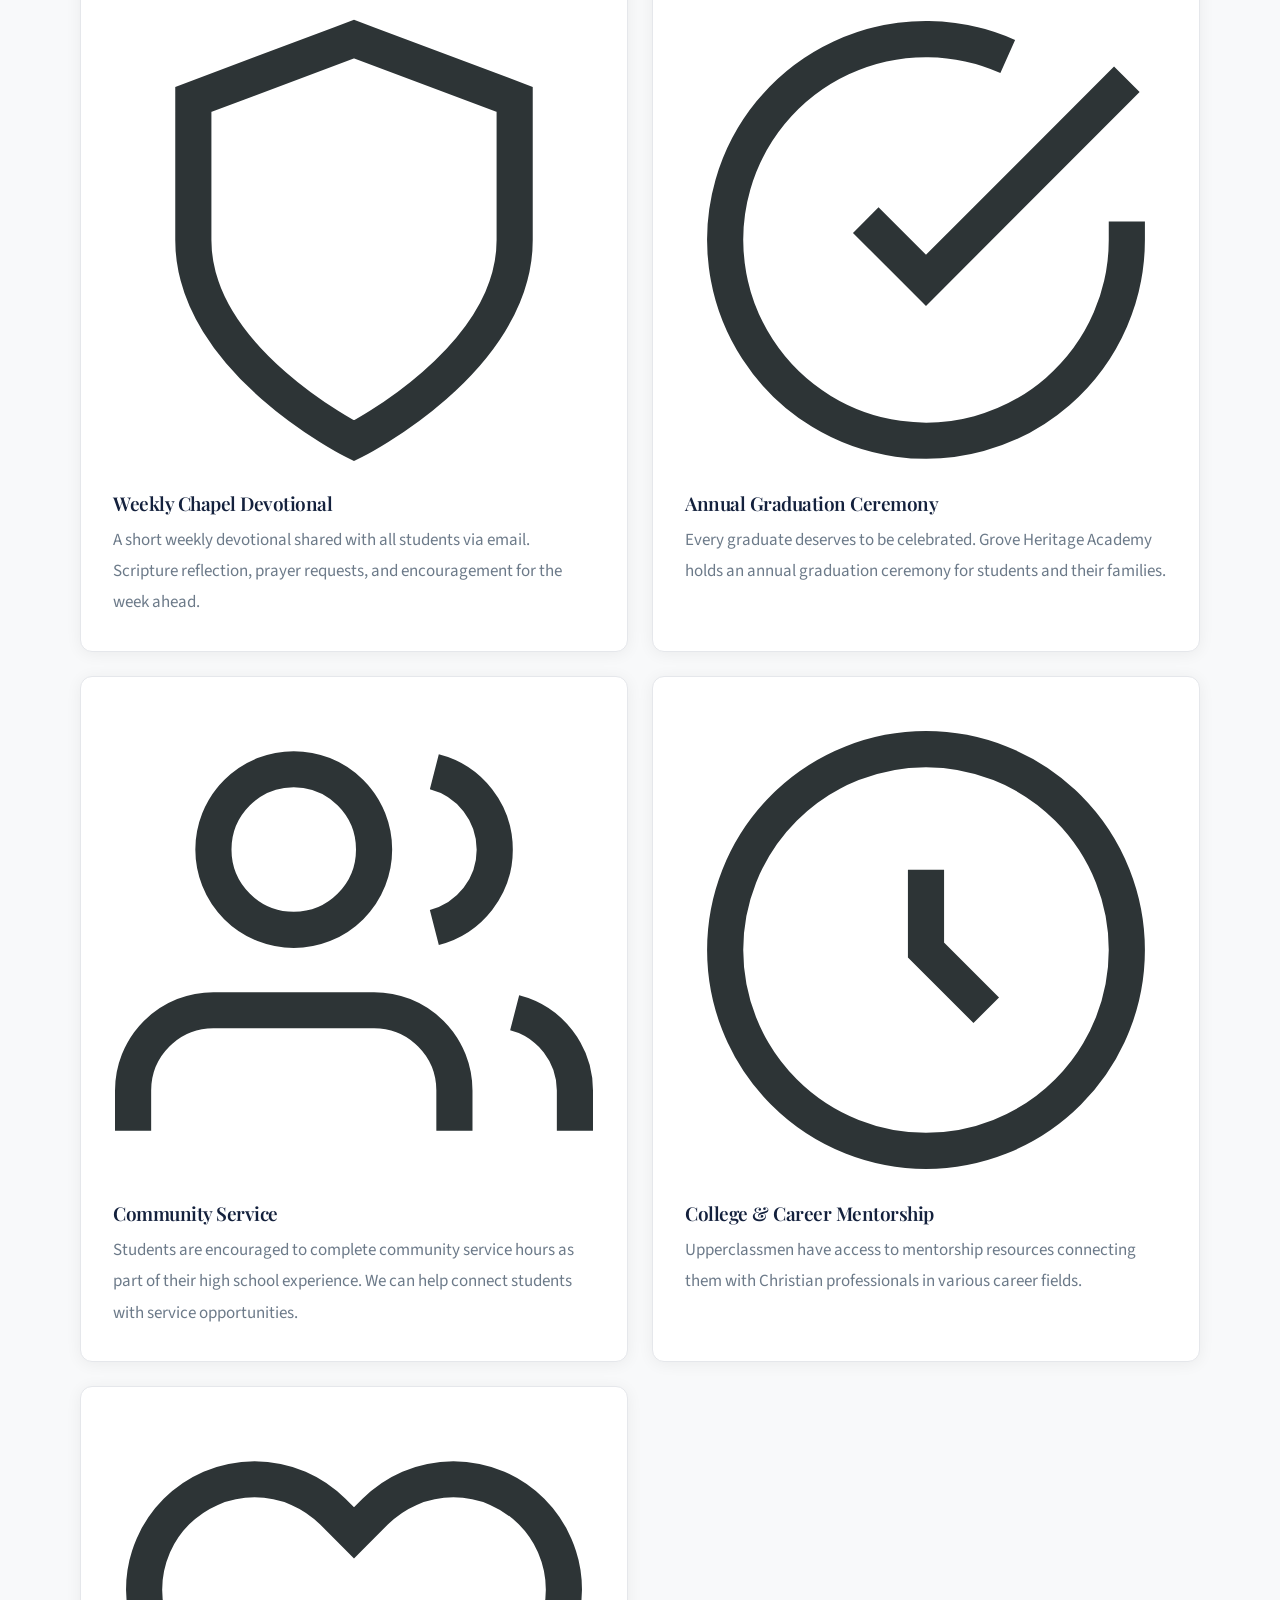
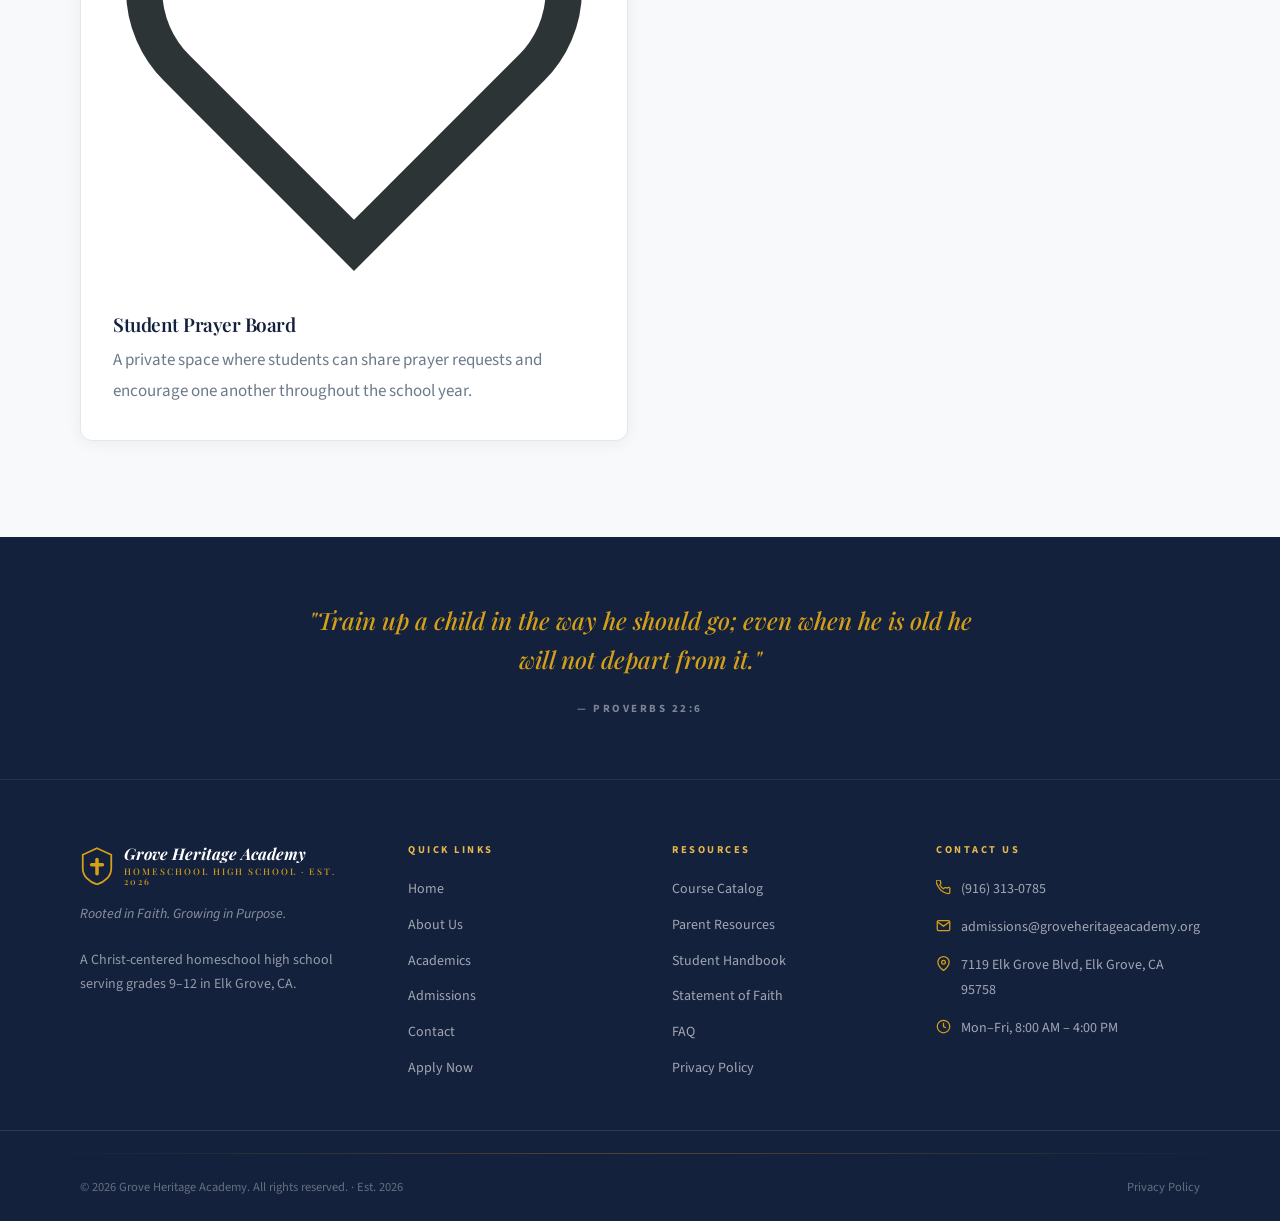
==== commit 39be800f: "added mission statement" ====
--- a/about.html
+++ b/about.html
@@ -104,7 +104,7 @@
       <div class="accent-line"></div>
     </div>
     <div class="fade-up" style="margin-top:32px">
-      <p class="mission-statement">"Grove Heritage Academy exists to provide students with a Christ-centered education focused on academic excellence, leadership, integrity, and spiritual growth. Our mission is to prepare young men and women to thrive in both faith and purpose."</p>
+      <p style="font-family:var(--font-sans);font-size:18px;text-align:center;max-width:750px;margin:0 auto;color:var(--charcoal);line-height:1.8;">Grove Heritage Academy exists to provide students with a Christ-centered education focused on academic excellence, leadership, integrity, and spiritual growth. Our mission is to prepare young men and women to thrive in both faith and purpose.</p>
     </div>
   </div>
 </section>
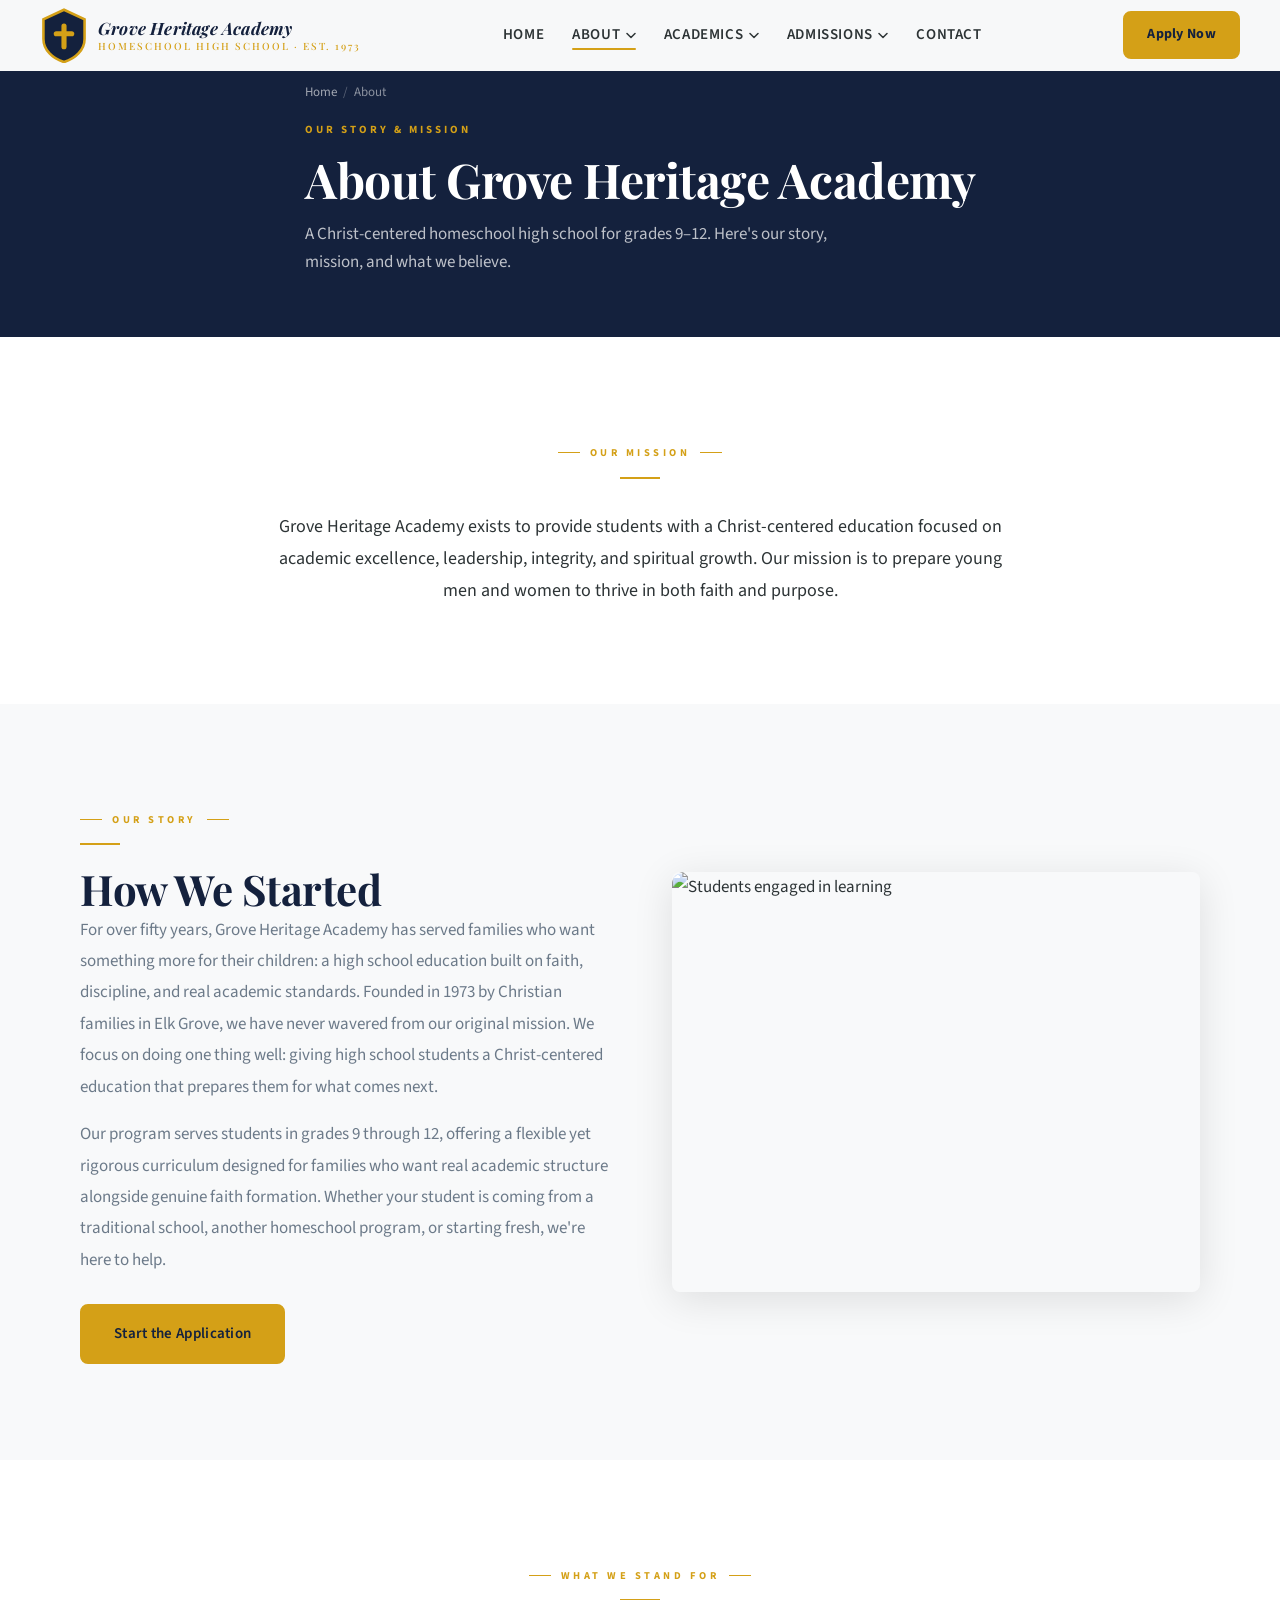
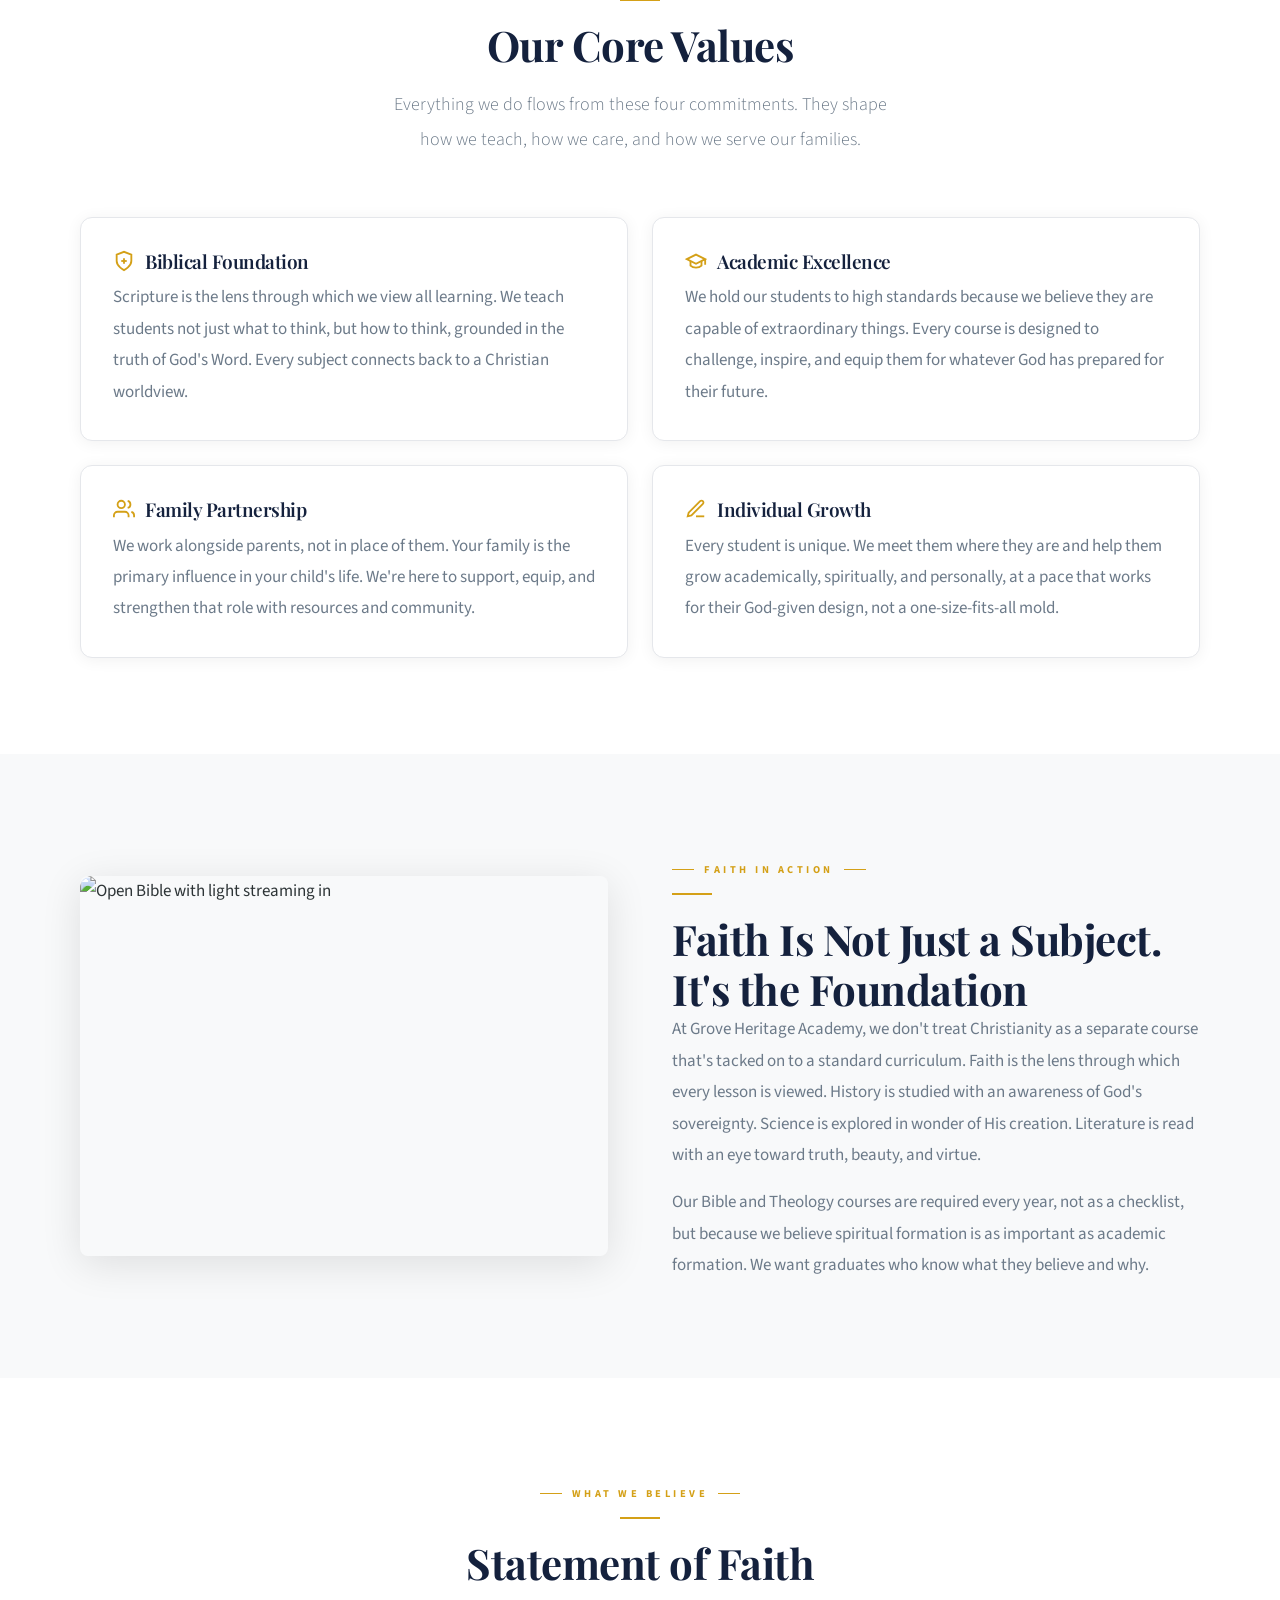
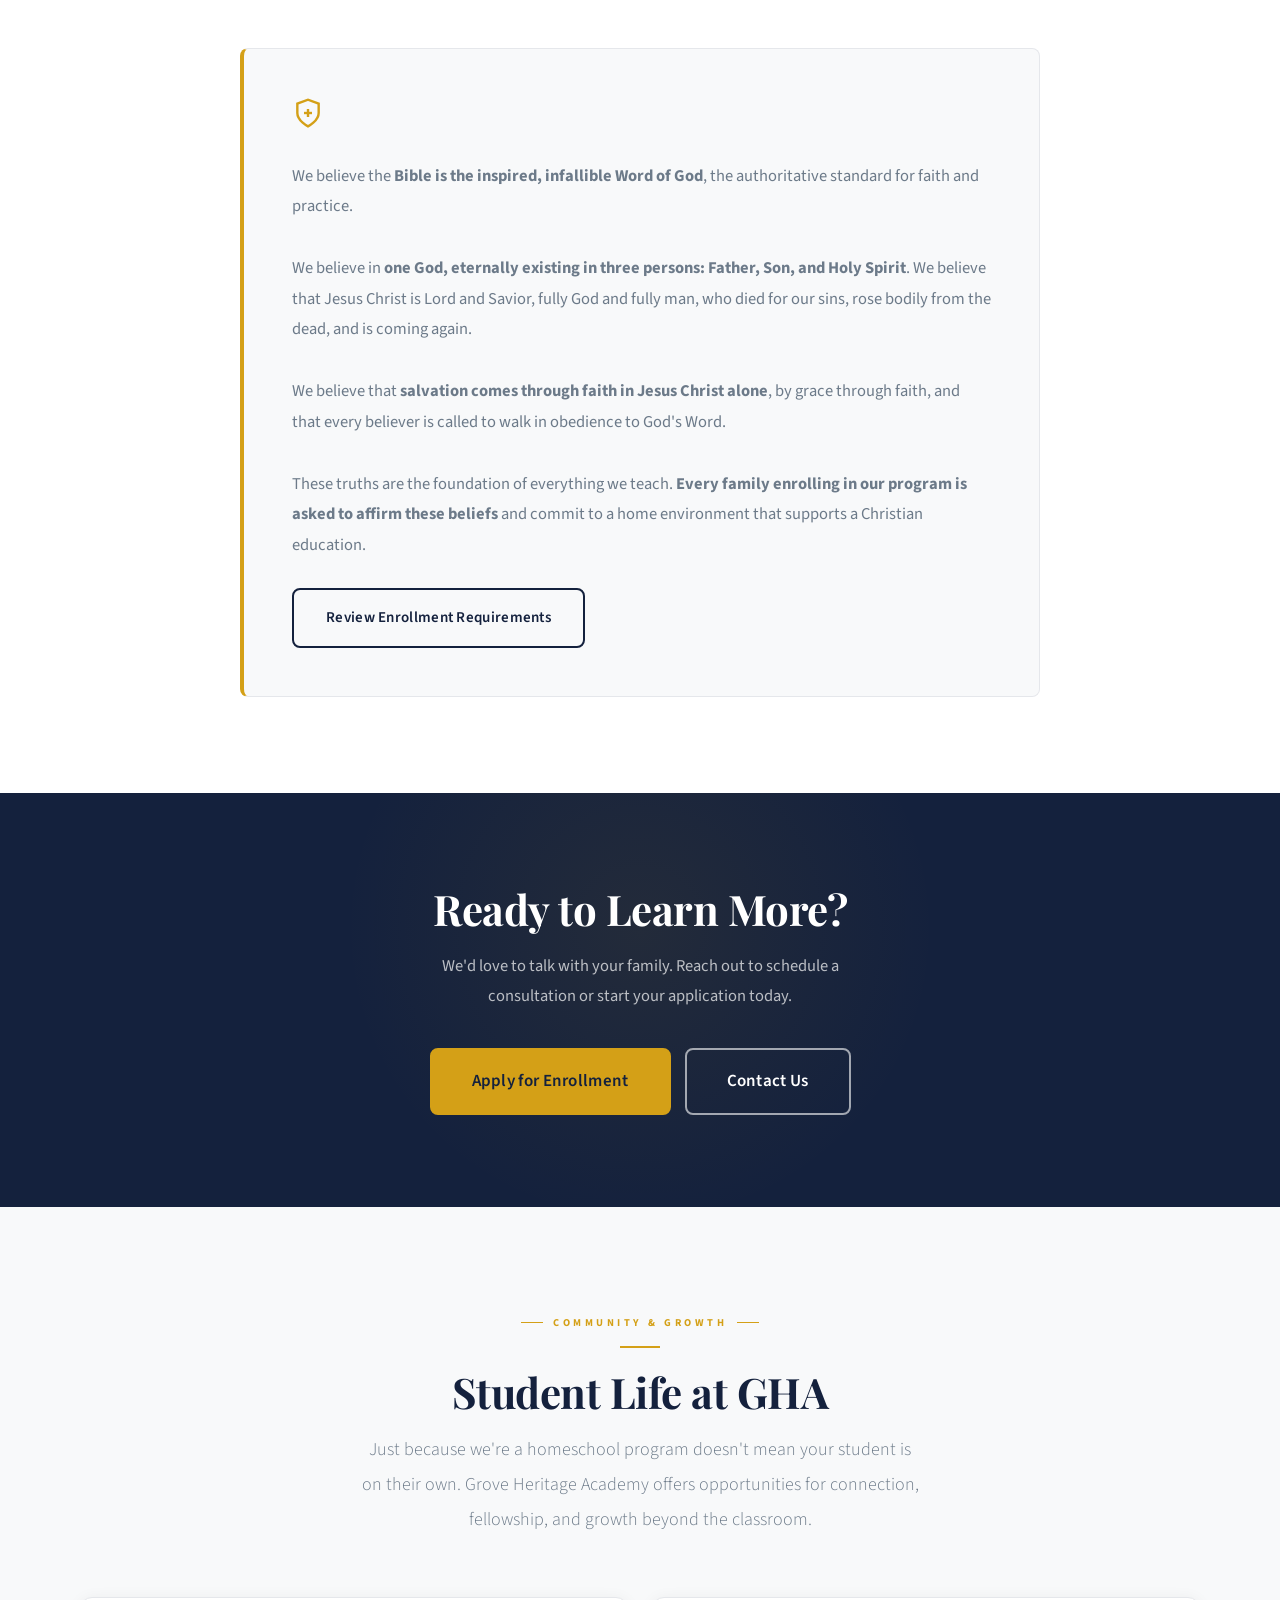
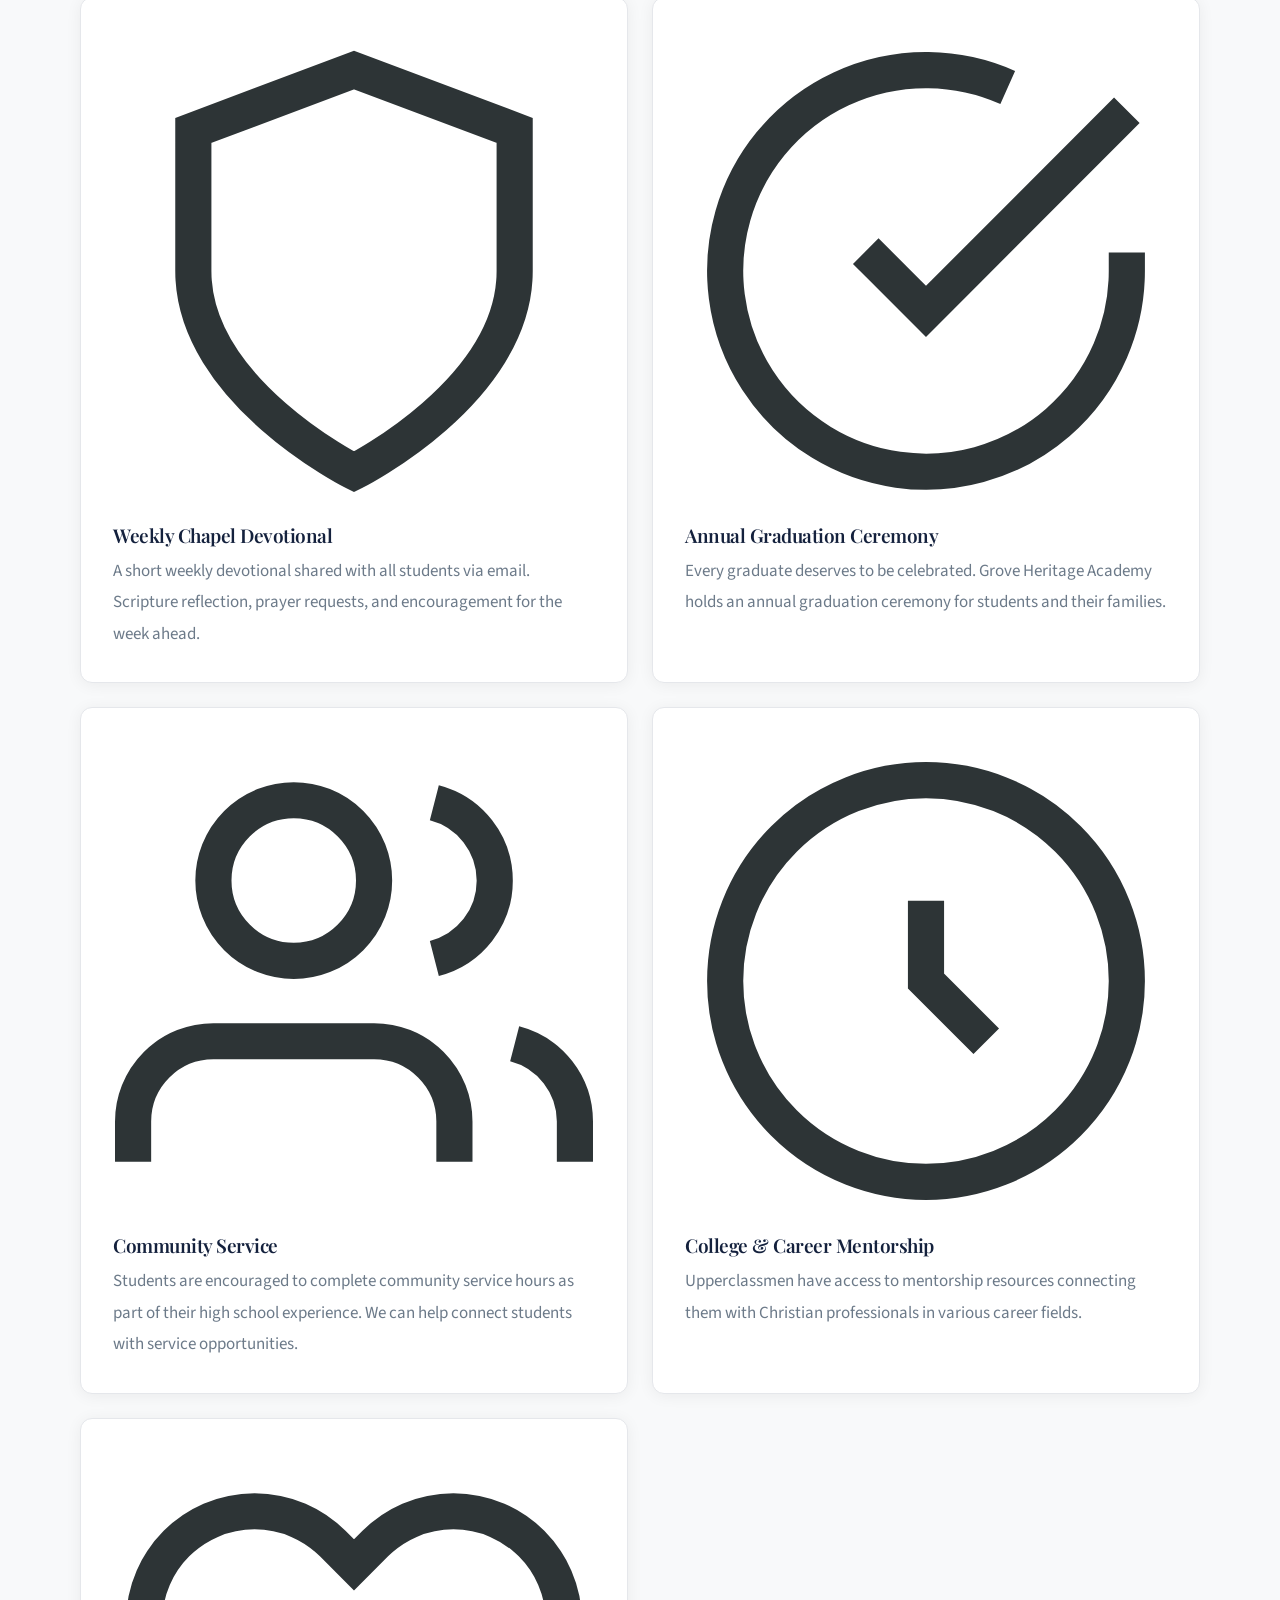
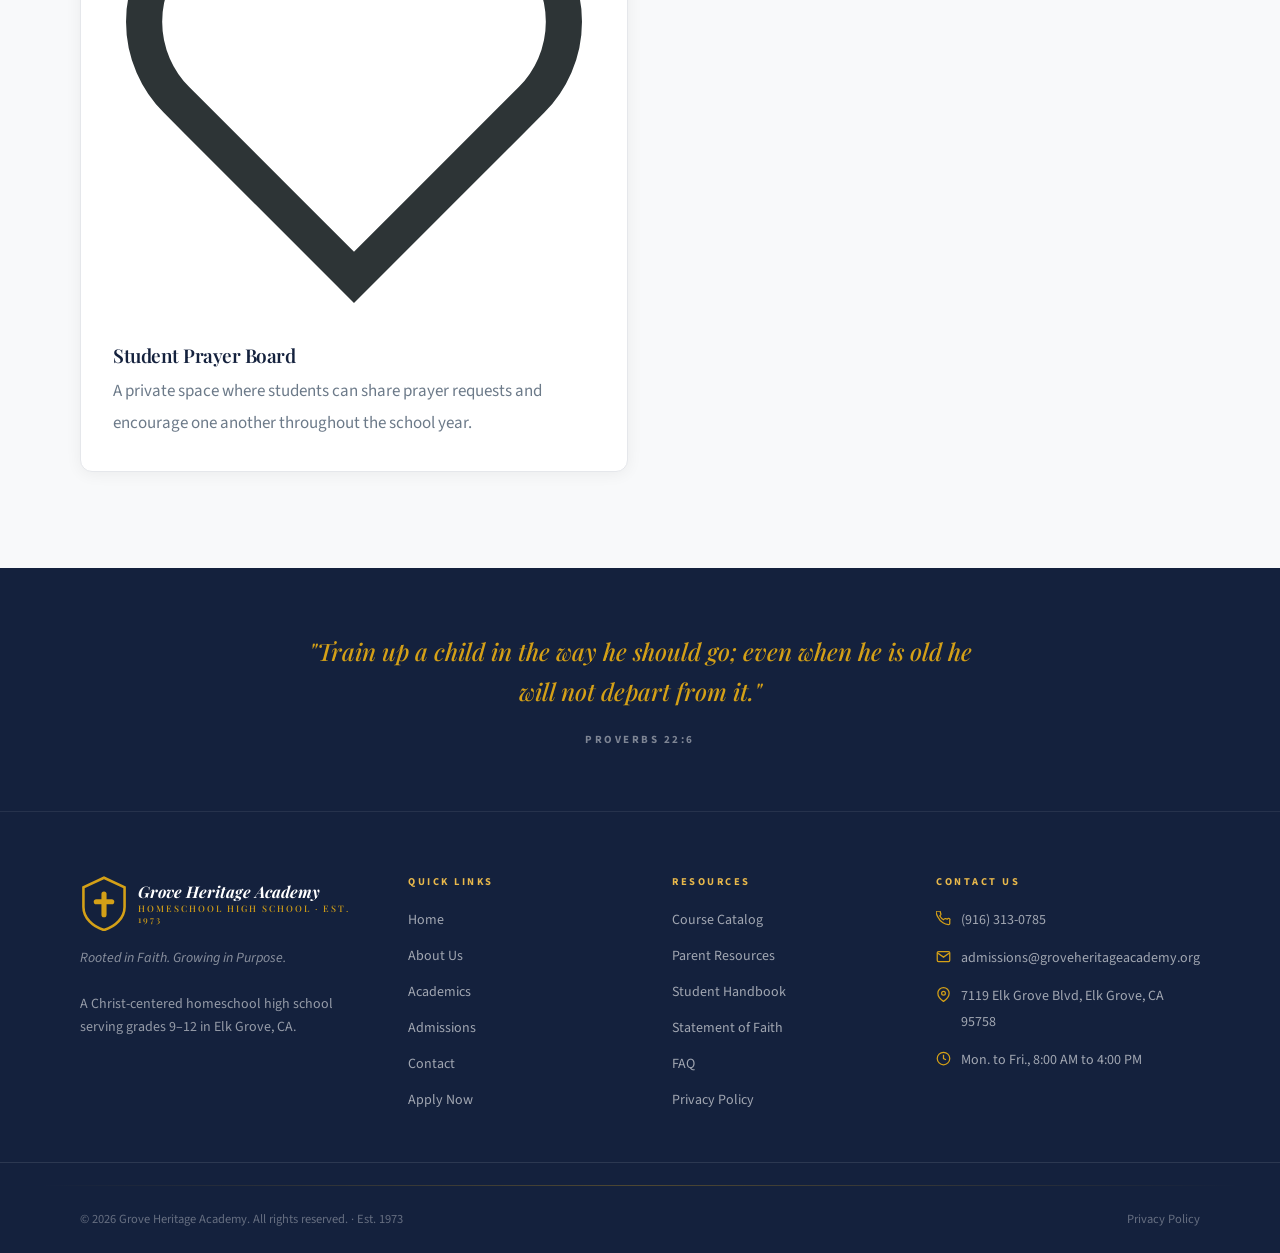
==== commit c1a838bc: "all client meeting changes - 1973, staff names, hero redesign, no dashes - Changed all founding year" ====
--- a/about.html
+++ b/about.html
@@ -1,4 +1,4 @@
-﻿<!DOCTYPE html>
+<!DOCTYPE html>
 <html lang="en">
 <head>
   <meta charset="UTF-8" />
@@ -24,7 +24,7 @@
         <rect x="12.5" y="9" width="3" height="15" rx="1.5" fill="#D4A017"/>
         <rect x="8" y="13.5" width="12" height="3" rx="1.5" fill="#D4A017"/>
       </svg>
-      <div class="nav-logo-text">Grove Heritage Academy<span>Homeschool High School · Est. 2026</span></div>
+      <div class="nav-logo-text">Grove Heritage Academy<span>Homeschool High School · Est. 1973</span></div>
     </a>
     <ul class="nav-links" role="list">
       <li><a href="index.html">Home</a></li>
@@ -117,8 +117,8 @@
         <span class="section-label">Our Story</span>
         <div class="accent-line"></div>
         <h2>How We Started</h2>
-        <p>Grove Heritage Academy was founded by Christian families in Elk Grove who believed their children deserved a high school education that didn't make them choose between academic rigor and genuine faith. We focus on doing one thing well: giving high school students a Christ-centered education that prepares them for what comes next.</p>
-        <p>Our program serves students in grades 9 through 12, offering a flexible yet rigorous curriculum designed for families who want real academic structure alongside genuine faith formation. Whether your student is coming from a traditional school, another homeschool program, or starting fresh — we're here to help.</p>
+        <p>For over fifty years, Grove Heritage Academy has served families who want something more for their children: a high school education built on faith, discipline, and real academic standards. Founded in 1973 by Christian families in Elk Grove, we have never wavered from our original mission. We focus on doing one thing well: giving high school students a Christ-centered education that prepares them for what comes next.</p>
+        <p>Our program serves students in grades 9 through 12, offering a flexible yet rigorous curriculum designed for families who want real academic structure alongside genuine faith formation. Whether your student is coming from a traditional school, another homeschool program, or starting fresh, we're here to help.</p>
         <div style="margin-top:28px">
           <a href="admissions.html" class="btn btn-primary">Start the Application</a>
         </div>
@@ -145,7 +145,7 @@
           <svg viewBox="0 0 24 24" fill="none" stroke="currentColor" stroke-width="2" aria-hidden="true"><path d="M12 22s8-4 8-10V5l-8-3-8 3v7c0 6 8 10 8 10z"/><line x1="12" y1="9" x2="12" y2="15"/><line x1="9" y1="12" x2="15" y2="12"/></svg>
           Biblical Foundation
         </h3>
-        <p>Scripture is the lens through which we view all learning. We teach students not just what to think, but how to think — grounded in the truth of God's Word. Every subject connects back to a Christian worldview.</p>
+        <p>Scripture is the lens through which we view all learning. We teach students not just what to think, but how to think, grounded in the truth of God's Word. Every subject connects back to a Christian worldview.</p>
       </div>
       <div class="value-card fade-up">
         <h3>
@@ -159,14 +159,14 @@
           <svg viewBox="0 0 24 24" fill="none" stroke="currentColor" stroke-width="2" aria-hidden="true"><path d="M17 21v-2a4 4 0 00-4-4H5a4 4 0 00-4 4v2"/><circle cx="9" cy="7" r="4"/><path d="M23 21v-2a4 4 0 00-3-3.87M16 3.13a4 4 0 010 7.75"/></svg>
           Family Partnership
         </h3>
-        <p>We work alongside parents, not in place of them. Your family is the primary influence in your child's life — we're here to support, equip, and strengthen that role with resources and community.</p>
+        <p>We work alongside parents, not in place of them. Your family is the primary influence in your child's life. We're here to support, equip, and strengthen that role with resources and community.</p>
       </div>
       <div class="value-card fade-up">
         <h3>
           <svg viewBox="0 0 24 24" fill="none" stroke="currentColor" stroke-width="2" aria-hidden="true"><path d="M12 20h9"/><path d="M16.5 3.5a2.121 2.121 0 013 3L7 19l-4 1 1-4L16.5 3.5z"/></svg>
           Individual Growth
         </h3>
-        <p>Every student is unique. We meet them where they are and help them grow — academically, spiritually, and personally — at a pace that works for their God-given design, not a one-size-fits-all mold.</p>
+        <p>Every student is unique. We meet them where they are and help them grow academically, spiritually, and personally, at a pace that works for their God-given design, not a one-size-fits-all mold.</p>
       </div>
     </div>
   </div>
@@ -179,9 +179,9 @@
       <div class="two-col-text fade-up" style="direction:ltr">
         <span class="section-label">Faith in Action</span>
         <div class="accent-line"></div>
-        <h2>Faith Isn't a Subject — It's the Foundation</h2>
+        <h2>Faith Is Not Just a Subject. It's the Foundation</h2>
         <p>At Grove Heritage Academy, we don't treat Christianity as a separate course that's tacked on to a standard curriculum. Faith is the lens through which every lesson is viewed. History is studied with an awareness of God's sovereignty. Science is explored in wonder of His creation. Literature is read with an eye toward truth, beauty, and virtue.</p>
-        <p>Our Bible and Theology courses are required every year — not as a checklist, but because we believe spiritual formation is as important as academic formation. We want graduates who know what they believe and why.</p>
+        <p>Our Bible and Theology courses are required every year, not as a checklist, but because we believe spiritual formation is as important as academic formation. We want graduates who know what they believe and why.</p>
       </div>
       <div class="two-col-img fade-up" style="height:380px;direction:ltr">
         <img src="https://images.unsplash.com/photo-1504052434569-70ad5836ab65?w=800&q=80" alt="Open Bible with light streaming in" loading="lazy" />
@@ -202,11 +202,11 @@
       <div class="sof-icon">
         <svg width="32" height="32" viewBox="0 0 24 24" fill="none" stroke="currentColor" stroke-width="1.8" aria-hidden="true"><path d="M12 22s8-4 8-10V5l-8-3-8 3v7c0 6 8 10 8 10z"/><line x1="12" y1="9" x2="12" y2="15"/><line x1="9" y1="12" x2="15" y2="12"/></svg>
       </div>
-      <p>We believe the <strong>Bible is the inspired, infallible Word of God</strong> — the authoritative standard for faith and practice.</p>
+      <p>We believe the <strong>Bible is the inspired, infallible Word of God</strong>, the authoritative standard for faith and practice.</p>
       <br/>
       <p>We believe in <strong>one God, eternally existing in three persons: Father, Son, and Holy Spirit</strong>. We believe that Jesus Christ is Lord and Savior, fully God and fully man, who died for our sins, rose bodily from the dead, and is coming again.</p>
       <br/>
-      <p>We believe that <strong>salvation comes through faith in Jesus Christ alone</strong> — by grace, through faith — and that every believer is called to walk in obedience to God's Word.</p>
+      <p>We believe that <strong>salvation comes through faith in Jesus Christ alone</strong>, by grace through faith, and that every believer is called to walk in obedience to God's Word.</p>
       <br/>
       <p>These truths are the foundation of everything we teach. <strong>Every family enrolling in our program is asked to affirm these beliefs</strong> and commit to a home environment that supports a Christian education.</p>
       <div style="margin-top:28px">
@@ -250,7 +250,7 @@
 <footer class="footer" role="contentinfo">
   <div class="footer-scripture-top">
     <blockquote>"Train up a child in the way he should go; even when he is old he will not depart from it."</blockquote>
-    <cite>— Proverbs 22:6</cite>
+    <cite>Proverbs 22:6</cite>
   </div>
   <div class="footer-main">
     <div class="container footer-grid">
@@ -261,7 +261,7 @@
             <rect x="12.5" y="9" width="3" height="15" rx="1.5" fill="#D4A017"/>
             <rect x="8" y="13.5" width="12" height="3" rx="1.5" fill="#D4A017"/>
           </svg>
-          <div class="footer-logo-text">Grove Heritage Academy<span>Homeschool High School · Est. 2026</span></div>
+          <div class="footer-logo-text">Grove Heritage Academy<span>Homeschool High School · Est. 1973</span></div>
         </div>
         <p class="footer-tagline">Rooted in Faith. Growing in Purpose.</p>
         <p class="footer-mission">A Christ-centered homeschool high school serving grades 9–12 in Elk Grove, CA.</p>
@@ -305,7 +305,7 @@
           </div>
           <div class="footer-contact-item">
             <svg viewBox="0 0 24 24" fill="none" stroke="currentColor" stroke-width="2" aria-hidden="true"><circle cx="12" cy="12" r="10"/><polyline points="12 6 12 12 16 14"/></svg>
-            <span>Mon–Fri, 8:00 AM – 4:00 PM</span>
+            <span>Mon. to Fri., 8:00 AM to 4:00 PM</span>
           </div>
         </div>
       </div>
@@ -314,7 +314,7 @@
   <div class="footer-bottom">
     <div class="footer-gold-line container"></div>
     <div class="footer-bottom-inner">
-      <span>© 2026 Grove Heritage Academy. All rights reserved. · Est. 2026</span>
+      <span>© 2026 Grove Heritage Academy. All rights reserved. · Est. 1973</span>
       <div class="footer-bottom-links"><a href="privacy.html">Privacy Policy</a></div>
     </div>
   </div>
--- a/styles.css
+++ b/styles.css
@@ -128,9 +128,9 @@
 .cta-split .btn-outline:hover,
 .cta-split .btn-outline-white:hover,
 .scripture-banner .btn-outline:hover { background: rgba(255,255,255,0.15); border-color: #FFFFFF; color: #FFFFFF; }
-/* Hero (dark overlay) — outline-light stays white */
-.hero-home .btn-outline-light { color: #FFFFFF; border-color: rgba(255,255,255,0.6); }
-.hero-home .btn-outline-light:hover { background: rgba(255,255,255,0.12); border-color: #FFFFFF; color: #FFFFFF; box-shadow: none; }
+/* Hero (light overlay) — outline-light uses navy on white */
+.hero-home .btn-outline-light { color: var(--navy); border-color: var(--navy); }
+.hero-home .btn-outline-light:hover { background: var(--navy); color: var(--white); border-color: var(--navy); box-shadow: 0 4px 16px rgba(20,33,61,0.18); }
 .btn-sm { padding: 9px 22px; font-size: 0.875rem; }
 .btn-lg { padding: 16px 40px; font-size: 1.0625rem; }
 .btn-full { width: 100%; justify-content: center; }
@@ -227,10 +227,10 @@
 /* Navbar inner — standard layout (left-logo, center-links, right-actions) */
 .navbar-inner {
   display: flex; align-items: center; justify-content: space-between;
-  padding: 20px 0; gap: 16px;
-  transition: padding 0.3s var(--ease);
-}
-.navbar.scrolled .navbar-inner { padding: 14px 0; }
+  height: 70px; padding: 0; gap: 16px;
+  transition: height 0.3s var(--ease);
+}
+.navbar.scrolled .navbar-inner { height: 58px; }
 
 /* Split layout on hero mode (homepage) */
 .navbar.hero-mode.split-nav .navbar-inner {
@@ -260,7 +260,7 @@
   text-decoration: none; flex-shrink: 0;
   transition: var(--transition);
 }
-.nav-logo-icon { width: 34px; height: 38px; flex-shrink: 0; }
+.nav-logo-icon { width: 48px; height: 55px; flex-shrink: 0; }
 .nav-logo-text {
   font-family: var(--font-serif); font-size: 17px; font-weight: 700;
   font-style: italic; color: var(--navy); line-height: 1.2; letter-spacing: 0.2px;
@@ -270,12 +270,12 @@
   display: block; font-size: 10px; font-style: normal; font-weight: 500;
   letter-spacing: 2px; text-transform: uppercase; color: var(--gold); margin-top: 1px;
 }
-.navbar.hero-mode .nav-logo-text { color: var(--white); }
-.navbar.hero-mode .nav-logo-text span { color: var(--gold-light); }
+.navbar.hero-mode .nav-logo-text { color: var(--navy); }
+.navbar.hero-mode .nav-logo-text span { color: var(--gold); }
 .navbar.hero-mode.scrolled .nav-logo-text { color: var(--navy); }
 .navbar.hero-mode.scrolled .nav-logo-text span { color: var(--gold); }
-.navbar.hero-mode .nav-logo-icon path { fill: transparent; stroke: rgba(255,255,255,0.7); }
-.navbar.hero-mode .nav-logo-icon rect { fill: rgba(255,255,255,0.8); }
+.navbar.hero-mode .nav-logo-icon path { fill: #14213D; stroke: #D4A017; }
+.navbar.hero-mode .nav-logo-icon rect { fill: #D4A017; }
 .navbar.hero-mode.scrolled .nav-logo-icon path { fill: #14213D; stroke: #D4A017; }
 .navbar.hero-mode.scrolled .nav-logo-icon rect { fill: #D4A017; }
 
@@ -285,8 +285,8 @@
   flex: 1; justify-content: center;
 }
 .nav-links a {
-  font-family: var(--font-sans); font-size: 11.5px; font-weight: 600;
-  letter-spacing: 1.6px; text-transform: uppercase; color: var(--charcoal);
+  font-family: var(--font-sans); font-size: 15px; font-weight: 600;
+  letter-spacing: 0.6px; text-transform: uppercase; color: var(--charcoal);
   padding: 8px 13px; border-radius: 6px; transition: var(--transition);
   position: relative;
 }
@@ -295,8 +295,8 @@
   content: ''; position: absolute; bottom: 3px; left: 13px; right: 13px;
   height: 2px; background: var(--crimson); border-radius: 2px;
 }
-.navbar.hero-mode .nav-links a { color: rgba(255,255,255,0.85); }
-.navbar.hero-mode .nav-links a:hover { color: var(--white); background: rgba(255,255,255,0.1); }
+.navbar.hero-mode .nav-links a { color: var(--charcoal); }
+.navbar.hero-mode .nav-links a:hover { color: var(--navy); background: rgba(20,33,61,0.05); }
 .navbar.hero-mode.scrolled .nav-links a { color: var(--charcoal); }
 .navbar.hero-mode.scrolled .nav-links a:hover { color: var(--navy); background: rgba(20,33,61,0.05); }
 
@@ -377,7 +377,7 @@
   background: var(--navy); border-radius: 2px;
   transition: var(--transition); transform-origin: center;
 }
-.navbar.hero-mode .hamburger span { background: var(--white); }
+.navbar.hero-mode .hamburger span { background: var(--navy); }
 .navbar.hero-mode.scrolled .hamburger span { background: var(--navy); }
 .hamburger.open span:nth-child(1) { transform: translateY(7px) rotate(45deg); }
 .hamburger.open span:nth-child(2) { opacity: 0; transform: scaleX(0); }
@@ -453,7 +453,7 @@
 }
 .hero-overlay {
   position: absolute; inset: 0;
-  background: linear-gradient(135deg, rgba(20,33,61,0.72) 0%, rgba(20,33,61,0.45) 100%);
+  background: linear-gradient(rgba(255,255,255,0.85), rgba(255,255,255,0.75));
 }
 .hero-content-wrap {
   position: relative; z-index: 1;
@@ -472,17 +472,24 @@
   opacity: 0; transform: translateY(20px);
   animation: fadeUp 0.7s var(--ease) 0.3s forwards;
 }
+.hero-logo-mark {
+  width: 120px; height: auto;
+  margin: 0 auto 36px;
+  display: flex; align-items: center; justify-content: center;
+  opacity: 0; transform: translateY(20px);
+  animation: fadeUp 0.7s var(--ease) 0.3s forwards;
+}
 .hero-h1 {
-  font-family: 'DM Serif Display', 'Playfair Display', Georgia, serif;
-  font-size: clamp(42px, 6vw, 72px); font-weight: 400; line-height: 1.1;
-  color: #FFFFFF; margin-bottom: 24px; letter-spacing: -0.5px;
+  font-family: 'Playfair Display', Georgia, serif;
+  font-size: clamp(38px, 6vw, 64px); font-weight: 700; line-height: 1.1;
+  color: var(--navy); margin-bottom: 32px; letter-spacing: -0.5px;
   opacity: 0; transform: translateY(20px);
   animation: fadeUp 0.7s var(--ease) 0.6s forwards;
 }
-.hero-h1 em { font-style: italic; color: var(--gold-light); }
+.hero-h1 em { font-style: italic; color: var(--gold); }
 .hero-subtitle {
-  font-size: 1.125rem; font-weight: 300; line-height: 1.9;
-  color: rgba(255,255,255,0.85); max-width: 620px; margin: 0 auto 40px;
+  font-size: 19px; font-weight: 400; line-height: 1.9;
+  color: var(--charcoal); max-width: 600px; margin: 0 auto 48px;
   opacity: 0; transform: translateY(20px);
   animation: fadeUp 0.7s var(--ease) 0.9s forwards;
 }
@@ -1471,8 +1478,8 @@
 }
 
 @media (max-width: 480px) {
-  .hero-h1 { font-size: 34px; }
-  .hero-subtitle { font-size: 15px; }
+  .hero-h1 { font-size: 34px; color: var(--navy); }
+  .hero-subtitle { font-size: 16px; color: var(--charcoal); }
   .hero-buttons { flex-direction: column; align-items: center; }
   .hero-buttons .btn { width: 100%; max-width: 300px; min-height: 48px; }
   .btn { min-height: 48px; }
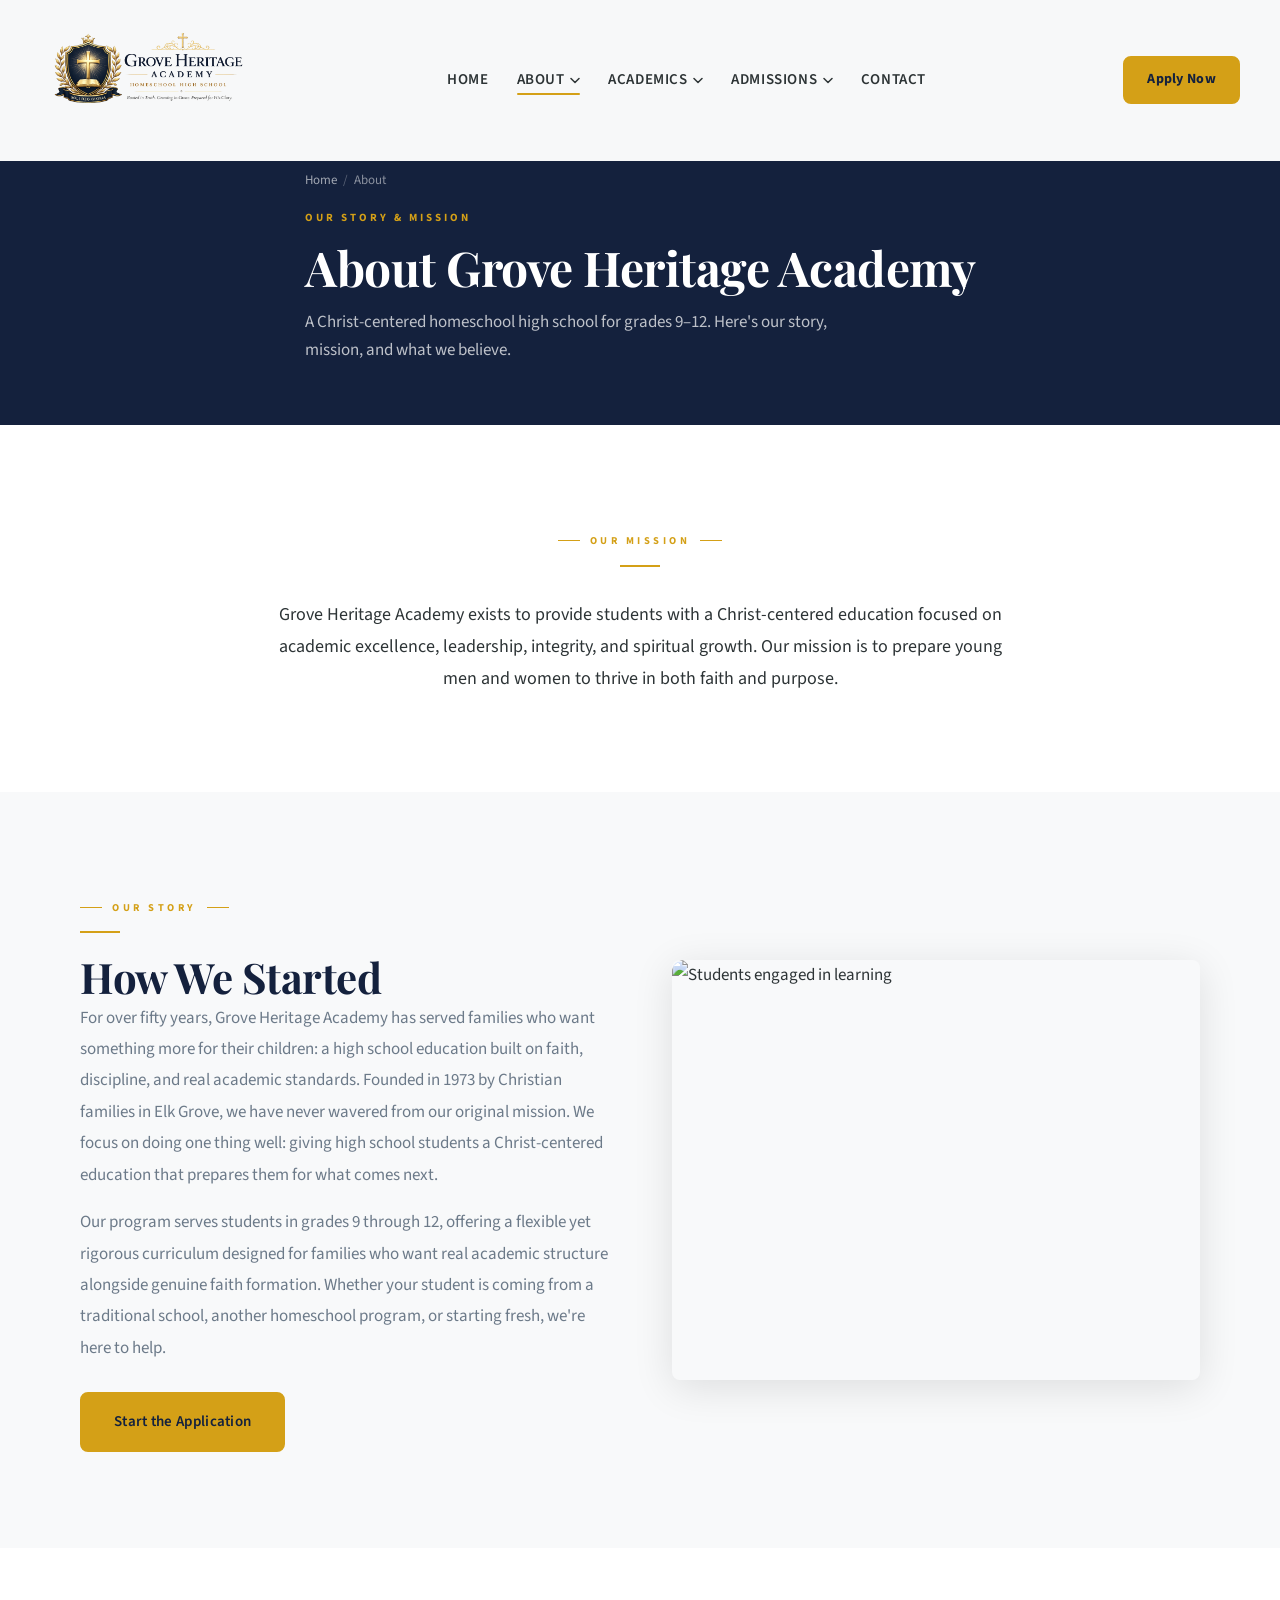
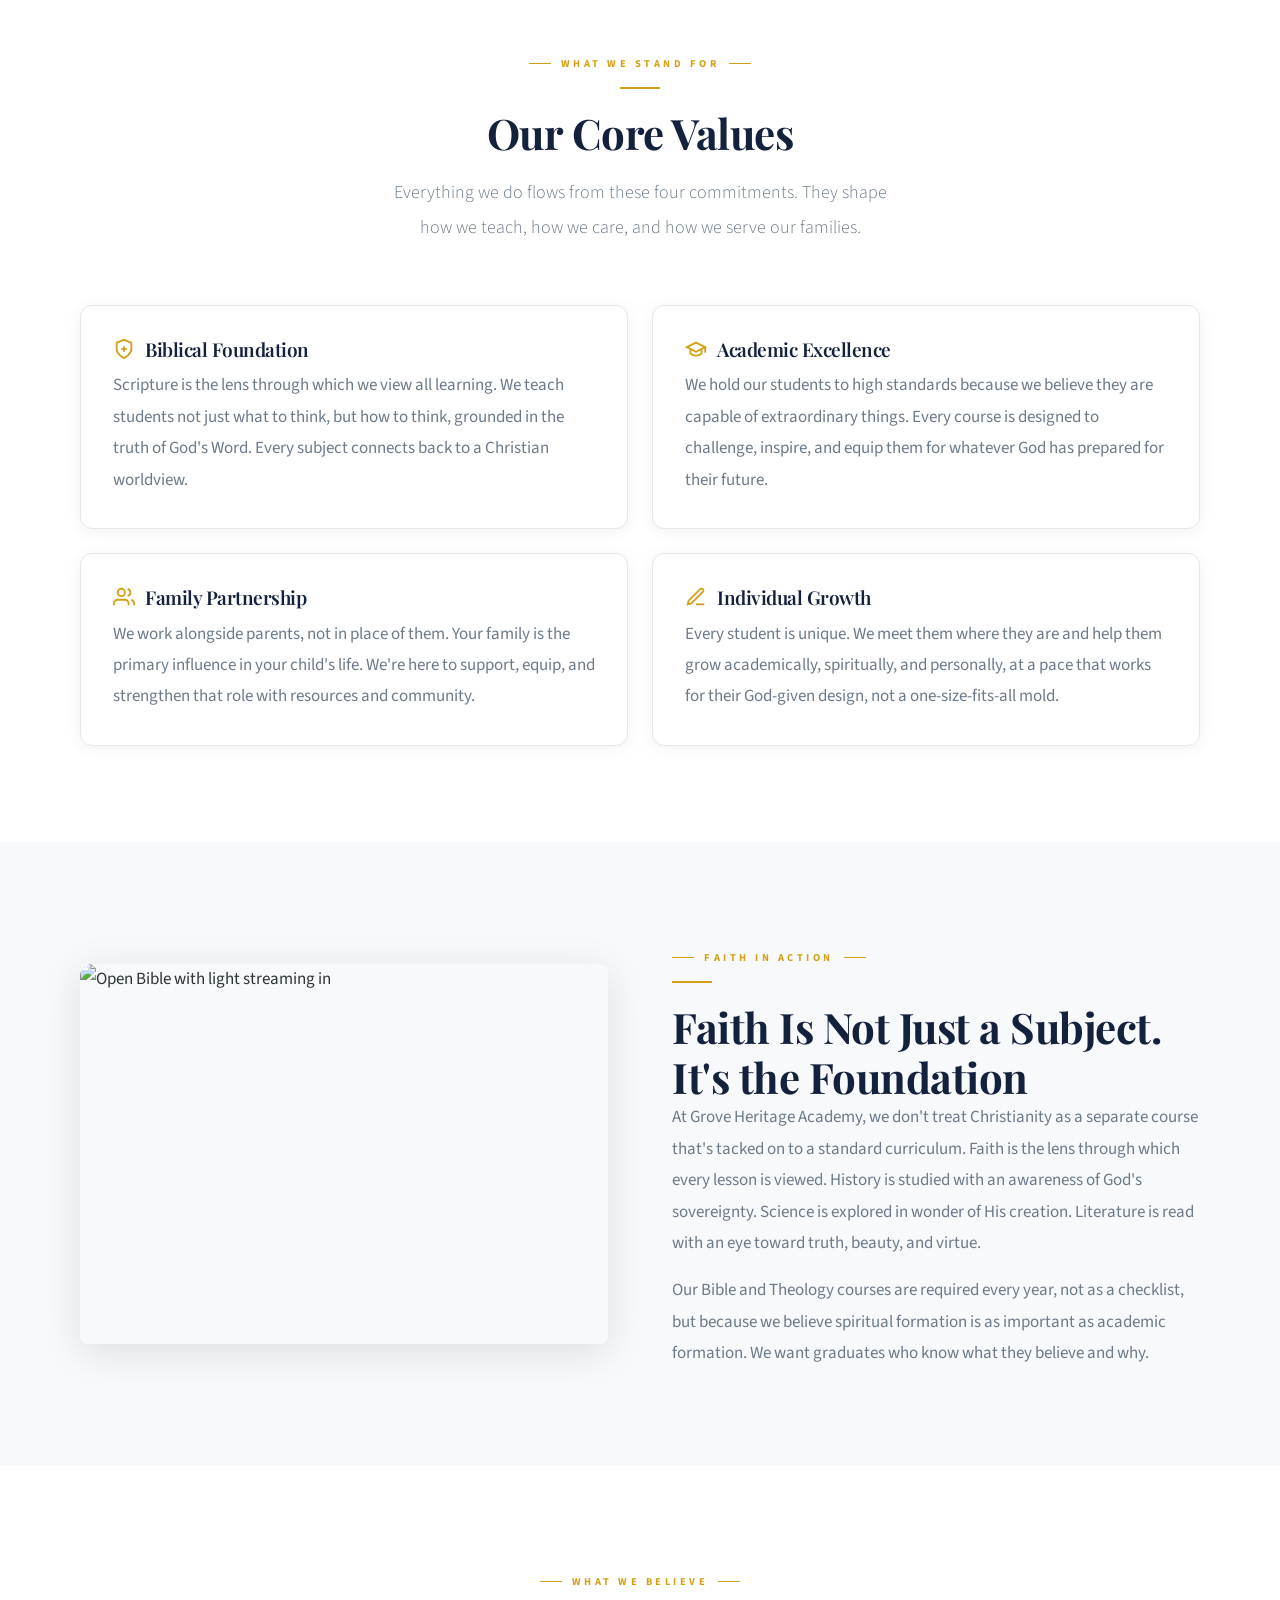
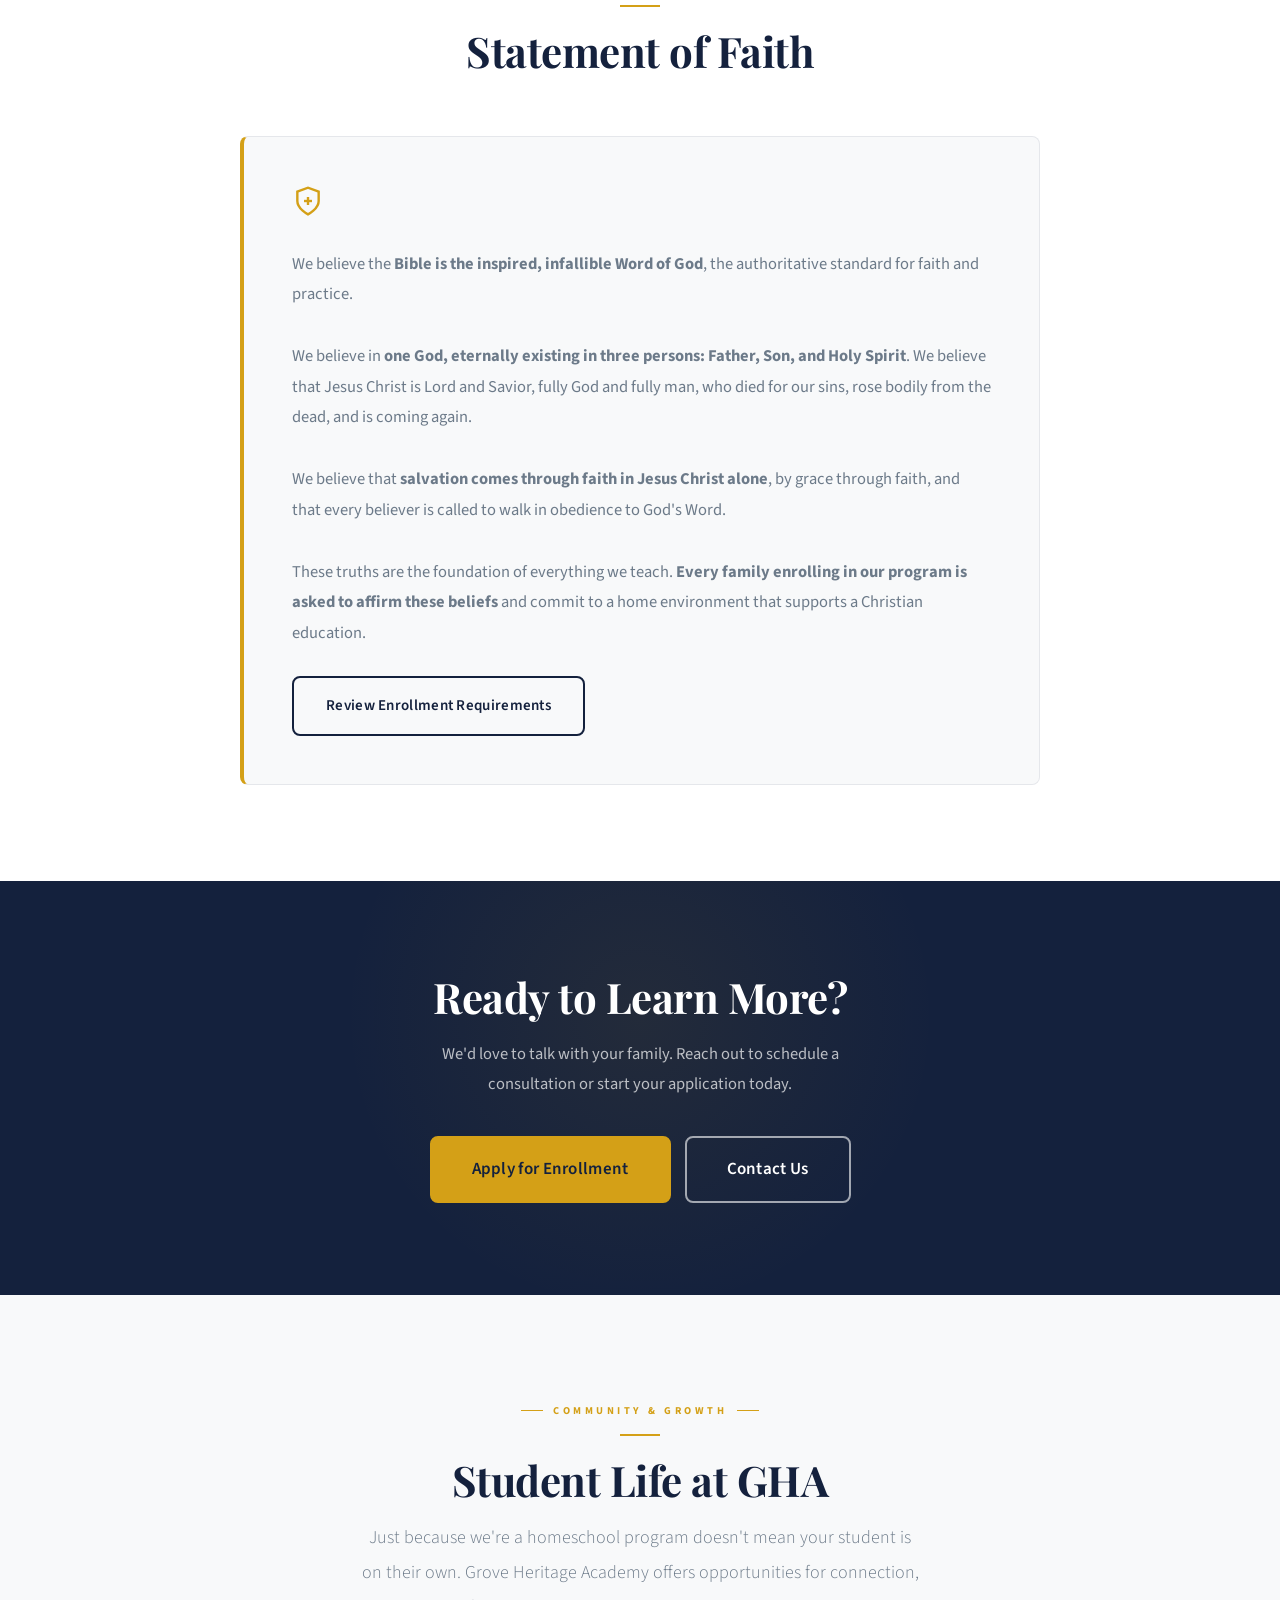
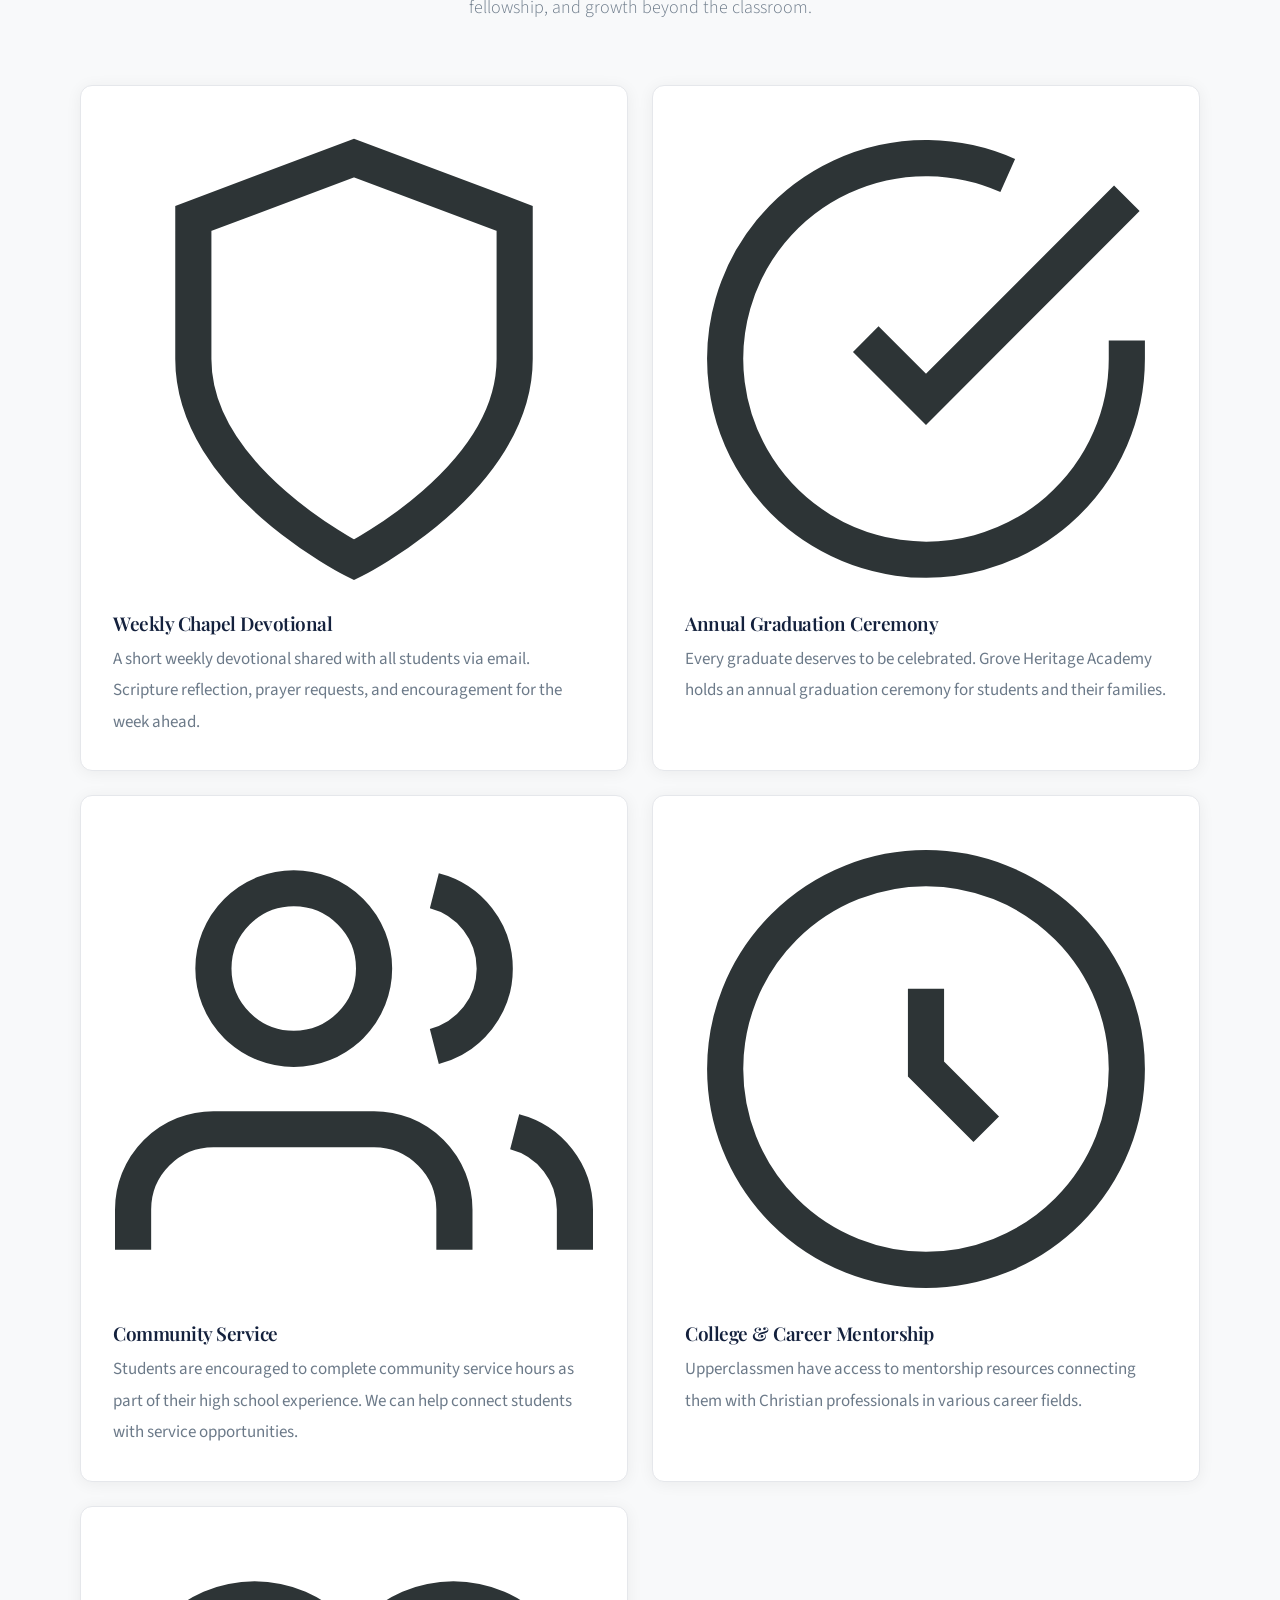
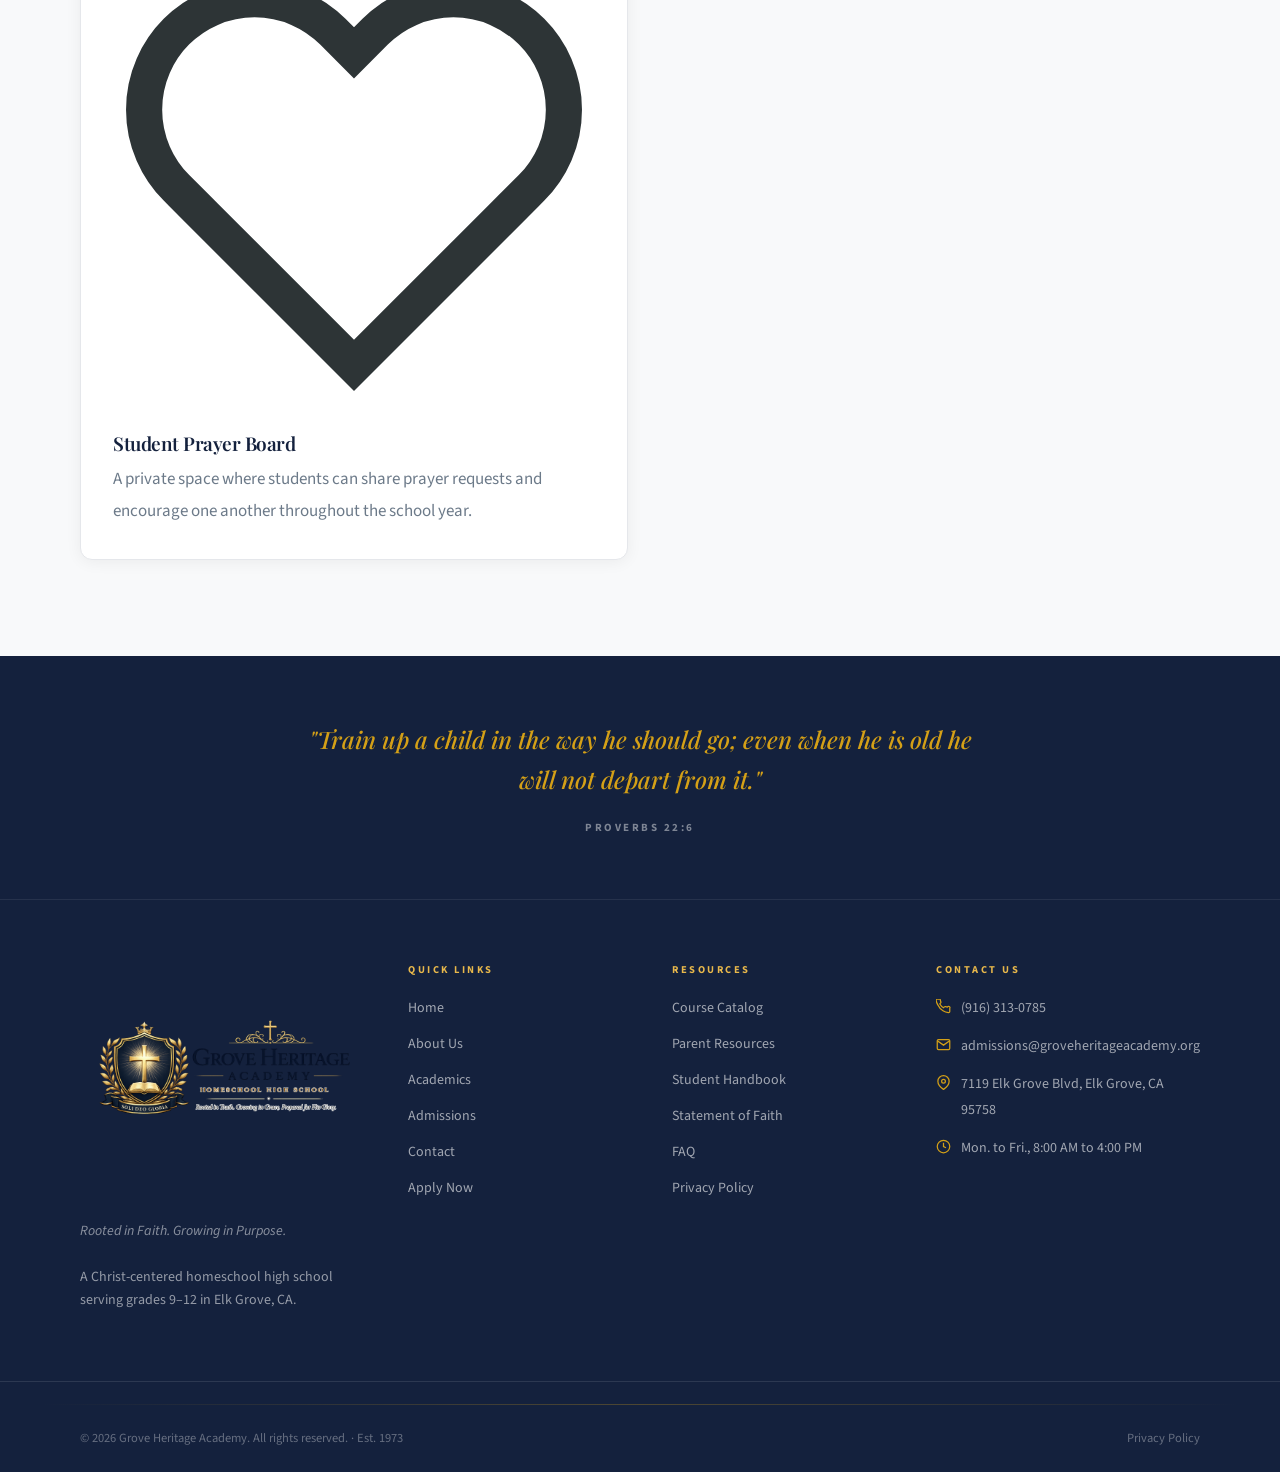
==== commit 1ca25ed4: "hero gap fix, logo sizing, responsive updates" ====
--- a/about.html
+++ b/about.html
@@ -6,9 +6,9 @@
   <title>About Us | Grove Heritage Academy</title>
   <meta name="description" content="Learn about Grove Heritage Academy's mission, values, story, and statement of faith. A Christ-centered homeschool high school serving grades 9–12." />
   <meta property="og:title" content="About Us | Grove Heritage Academy" />
-  <meta property="og:image" content="https://groveheritageacademy.org/social-share.png" />
+  <meta property="og:image" content="social-share.png" />
   <meta property="og:description" content="Our mission is to provide a Christ-centered, academically excellent homeschool experience that prepares students for college, career, and a life rooted in faith." />
-  <link rel="icon" type="image/svg+xml" href="data:image/svg+xml,<svg xmlns='http://www.w3.org/2000/svg' viewBox='0 0 32 32'><path d='M16 1 L30 6.5 L30 18 C30 25 23 30 16 32 C9 30 2 25 2 18 L2 6.5 Z' fill='%2314213D'/><rect x='14.5' y='9' width='3' height='15' fill='%23D4A017' rx='1'/><rect x='9.5' y='14' width='13' height='3' fill='%23D4A017' rx='1'/></svg>" />
+  <link rel="icon" href="favicon.ico" /><link rel="apple-touch-icon" href="apple-touch-icon.png" />
   <link rel="preconnect" href="https://fonts.googleapis.com" />
   <link rel="preconnect" href="https://fonts.gstatic.com" crossorigin />
   <link href="https://fonts.googleapis.com/css2?family=Playfair+Display:ital,wght@0,400;0,500;0,600;0,700;0,800;1,400;1,500;1,600&family=Source+Sans+3:wght@300;400;500;600;700&display=swap" rel="stylesheet" />
@@ -19,12 +19,7 @@
 <nav class="navbar" id="navbar" role="navigation" aria-label="Main navigation">
   <div class="container navbar-inner">
     <a href="index.html" class="nav-logo" aria-label="Grove Heritage Academy home">
-      <svg class="nav-logo-icon" viewBox="0 0 28 32" fill="none" aria-hidden="true">
-        <path d="M14 1L26 6.5V18C26 24.5 20.5 29.5 14 31.5C7.5 29.5 2 24.5 2 18V6.5L14 1Z" fill="#14213D" stroke="#D4A017" stroke-width="1.5"/>
-        <rect x="12.5" y="9" width="3" height="15" rx="1.5" fill="#D4A017"/>
-        <rect x="8" y="13.5" width="12" height="3" rx="1.5" fill="#D4A017"/>
-      </svg>
-      <div class="nav-logo-text">Grove Heritage Academy<span>Homeschool High School · Est. 1973</span></div>
+      <img src="Logo.PNG" alt="Grove Heritage Academy" class="nav-logo-img" />
     </a>
     <ul class="nav-links" role="list">
       <li><a href="index.html">Home</a></li>
@@ -256,12 +251,7 @@
     <div class="container footer-grid">
       <div>
         <div class="footer-logo">
-          <svg class="nav-logo-icon" width="32" height="36" viewBox="0 0 28 32" fill="none" aria-hidden="true">
-            <path d="M14 1L26 6.5V18C26 24.5 20.5 29.5 14 31.5C7.5 29.5 2 24.5 2 18V6.5L14 1Z" fill="#14213D" stroke="#D4A017" stroke-width="1.5"/>
-            <rect x="12.5" y="9" width="3" height="15" rx="1.5" fill="#D4A017"/>
-            <rect x="8" y="13.5" width="12" height="3" rx="1.5" fill="#D4A017"/>
-          </svg>
-          <div class="footer-logo-text">Grove Heritage Academy<span>Homeschool High School · Est. 1973</span></div>
+          <img src="Logo.PNG" alt="Grove Heritage Academy" class="footer-logo-img" />
         </div>
         <p class="footer-tagline">Rooted in Faith. Growing in Purpose.</p>
         <p class="footer-mission">A Christ-centered homeschool high school serving grades 9–12 in Elk Grove, CA.</p>
--- a/styles.css
+++ b/styles.css
@@ -202,6 +202,7 @@
   backdrop-filter: blur(12px); -webkit-backdrop-filter: blur(12px);
   border-bottom: 1px solid transparent;
   transition: background 0.45s var(--ease), box-shadow 0.45s var(--ease), border-color 0.45s var(--ease);
+  overflow: visible;
 }
 .navbar.scrolled {
   box-shadow: 0 2px 28px rgba(0,0,0,0.09);
@@ -227,10 +228,11 @@
 /* Navbar inner — standard layout (left-logo, center-links, right-actions) */
 .navbar-inner {
   display: flex; align-items: center; justify-content: space-between;
-  height: 70px; padding: 0; gap: 16px;
+  height: 160px; padding: 10px 0; gap: 16px;
   transition: height 0.3s var(--ease);
-}
-.navbar.scrolled .navbar-inner { height: 58px; }
+  overflow: visible;
+}
+.navbar.scrolled .navbar-inner { height: 160px; padding: 10px 0; }
 
 /* Split layout on hero mode (homepage) */
 .navbar.hero-mode.split-nav .navbar-inner {
@@ -261,6 +263,9 @@
   transition: var(--transition);
 }
 .nav-logo-icon { width: 48px; height: 55px; flex-shrink: 0; }
+.nav-logo-img { height: 140px; width: auto; display: block; flex-shrink: 0; object-fit: contain; max-width: 100%; }
+.footer-logo-img { height: 240px; width: auto; display: block; object-fit: contain; max-width: 100%; }
+.hero-logo-img { height: 300px; width: auto; display: block; object-fit: contain; max-width: 100%; }
 .nav-logo-text {
   font-family: var(--font-serif); font-size: 17px; font-weight: 700;
   font-style: italic; color: var(--navy); line-height: 1.2; letter-spacing: 0.2px;
@@ -448,18 +453,16 @@
 }
 .hero-bg {
   position: absolute; inset: 0;
-  background-image: url('https://images.unsplash.com/photo-1503676260728-1c00da094a0b?w=1800&q=85');
-  background-size: cover; background-position: center 20%;
+  background: linear-gradient(rgba(255,255,255,0.85), rgba(255,255,255,0.78)), url('./Hero image.jpeg') center/cover no-repeat;
 }
 .hero-overlay {
-  position: absolute; inset: 0;
-  background: linear-gradient(rgba(255,255,255,0.85), rgba(255,255,255,0.75));
+  display: none;
 }
 .hero-content-wrap {
   position: relative; z-index: 1;
   width: 100%; display: flex; flex-direction: column;
   align-items: center; justify-content: center;
-  min-height: 100vh; padding: 140px 40px 80px;
+  min-height: 100vh; padding: 80px 40px 80px;
 }
 .hero-content { text-align: center; max-width: 760px; }
 .hero-eyebrow {
@@ -473,8 +476,8 @@
   animation: fadeUp 0.7s var(--ease) 0.3s forwards;
 }
 .hero-logo-mark {
-  width: 120px; height: auto;
-  margin: 0 auto 36px;
+  width: auto; max-width: 100%;
+  margin: 0 auto 0; padding-bottom: 0;
   display: flex; align-items: center; justify-content: center;
   opacity: 0; transform: translateY(20px);
   animation: fadeUp 0.7s var(--ease) 0.3s forwards;
@@ -488,15 +491,15 @@
 }
 .hero-h1 em { font-style: italic; color: var(--gold); }
 .hero-subtitle {
-  font-size: 19px; font-weight: 400; line-height: 1.9;
-  color: var(--charcoal); max-width: 600px; margin: 0 auto 48px;
+  font-size: 19px; font-weight: 400; line-height: 1.4;
+  color: var(--charcoal); max-width: 600px; margin: 0 auto 20px;
   opacity: 0; transform: translateY(20px);
-  animation: fadeUp 0.7s var(--ease) 0.9s forwards;
+  animation: fadeUp 0.7s var(--ease) 0.6s forwards;
 }
 .hero-buttons {
   display: flex; gap: 14px; flex-wrap: wrap; justify-content: center;
   opacity: 0; transform: translateY(20px);
-  animation: fadeUp 0.7s var(--ease) 1.2s forwards;
+  animation: fadeUp 0.7s var(--ease) 0.9s forwards;
 }
 .hero-scroll { display: none; }
 .hero-scroll-label {
@@ -1392,11 +1395,17 @@
 .mt-16 { margin-top: 16px; }
 .mt-24 { margin-top: 24px; }
 .mt-40 { margin-top: 40px; }
-.body-offset { padding-top: 80px; }
+.body-offset { padding-top: 168px; }
 
 /* ── Responsive ───────────────────────────────────────────── */
-@media (max-width: 1100px) {
+
+/* 1200px — tablet landscape / split screen */
+@media (max-width: 1200px) {
   .container { padding: 0 28px; }
+  .section { padding: 60px 0; }
+  .section-sm { padding: 40px 0; }
+  .nav-links a { font-size: 13px; padding: 7px 9px; }
+  .hero-logo-img { height: 250px; }
   .highlights-scroll { padding: 20px 28px 40px; }
   .courses-grid { grid-template-columns: repeat(2, 1fr); }
   .stats-grid { grid-template-columns: repeat(2, 1fr); }
@@ -1418,36 +1427,50 @@
   .why-stagger { grid-template-columns: 1fr; gap: 20px; }
   .why-card--high, .why-card--low { margin-top: 0; }
 }
-@media (max-width: 900px) {
-  .section { padding: 72px 0; }
-  .section-sm { padding: 48px 0; }
+
+/* 992px — small tablet / narrow split screen */
+@media (max-width: 992px) {
+  .section { padding: 56px 0; }
+  .section-sm { padding: 36px 0; }
+  h2 { font-size: clamp(22px, 3vw, 36px); }
+  h3 { font-size: clamp(18px, 2.2vw, 22px); }
+  .hero-logo-img { height: 200px; }
   .testimonials-grid { grid-template-columns: 1fr; }
   .two-col { grid-template-columns: 1fr; gap: 40px; }
   .pricing-grid { grid-template-columns: 1fr; }
   .pricing-card.featured { transform: none; }
   .diploma-tracks { grid-template-columns: 1fr; }
   .values-grid { grid-template-columns: 1fr; }
-  .nav-links, .nav-info-link, .nav-group { display: none; }
-  .navbar.hero-mode.split-nav .nav-group--left,
-  .navbar.hero-mode.split-nav .nav-group--right { display: none; }
-  .navbar.scrolled.split-nav .navbar-inner { grid-template-columns: auto 1fr; }
-  .navbar.scrolled.split-nav .nav-actions { display: none; }
+  .why-card, .value-card, .course-card { padding: 24px; }
+  .nav-links, .nav-info-link, .nav-actions { display: none; }
+  .nav-group { display: none; }
   .hamburger { display: flex; }
-  .nav-actions .btn { display: none; }
-}
-@media (max-width: 640px) {
+  .navbar-inner { height: 100px; padding: 6px 0; }
+  .navbar.scrolled .navbar-inner { height: 100px; padding: 6px 0; }
+  .nav-logo-img { height: 86px; }
+  .body-offset { padding-top: 110px; }
+}
+
+/* 768px — tablet portrait */
+@media (max-width: 768px) {
   .container { padding: 0 20px; }
-  .section { padding: 56px 0; }
-  .section-sm { padding: 40px 0; }
-  .hero-content-wrap { padding: 120px 20px 80px; }
-  .page-hero { min-height: 340px; }
-  .page-hero-content { padding-top: 110px; }
+  .section { padding: 48px 0; }
+  .section-sm { padding: 32px 0; }
+  .hero-content-wrap { padding: 100px 20px 100px; }
+  .hero-logo-img { height: 160px; }
+  .nav-logo-img { height: 80px; }
+  .navbar-inner { height: 90px; padding: 5px 0; }
+  .navbar.scrolled .navbar-inner { height: 90px; padding: 5px 0; }
+  .body-offset { padding-top: 95px; }
+  .page-hero { min-height: 320px; }
+  .page-hero-content { padding-top: 100px; }
   .hero-buttons { flex-direction: column; align-items: center; }
+  .footer-logo-img { height: 140px; }
   .form-grid { grid-template-columns: 1fr; }
   .form-grid-2 { grid-template-columns: 1fr; }
   .form-grid-3 { grid-template-columns: 1fr; }
-  .form-card { padding: 28px 20px; }
-  .form-card-wide { padding: 28px 20px; }
+  .form-card { padding: 24px 20px; }
+  .form-card-wide { padding: 24px 20px; }
   .courses-grid { grid-template-columns: 1fr; }
   .steps-grid { grid-template-columns: 1fr; }
   .step-connector { display: none; }
@@ -1474,18 +1497,30 @@
   .floating-apply { display: block; }
   .scroll-arrow { display: none; }
   .highlights-scroll { padding: 12px 20px 28px; }
-  .highlight-card-h { flex: 0 0 280px; }
-}
-
+  .highlight-card-h { flex: 0 0 260px; }
+}
+
+/* 480px — mobile */
 @media (max-width: 480px) {
-  .hero-h1 { font-size: 34px; color: var(--navy); }
-  .hero-subtitle { font-size: 16px; color: var(--charcoal); }
+  .container { padding: 0 16px; }
+  .section { padding: 40px 0; }
+  .section-sm { padding: 28px 0; }
+  .hero-content-wrap { padding: 85px 16px 85px; }
+  .hero-logo-img { height: 120px; }
+  .nav-logo-img { height: 68px; }
+  .navbar-inner { height: 80px; padding: 5px 0; }
+  .navbar.scrolled .navbar-inner { height: 80px; padding: 5px 0; }
+  .body-offset { padding-top: 85px; }
+  h1 { font-size: 28px; }
+  h2 { font-size: 24px; }
+  h3 { font-size: 20px; }
+  body, p { font-size: 16px; }
+  .hero-subtitle { font-size: 16px; }
   .hero-buttons { flex-direction: column; align-items: center; }
   .hero-buttons .btn { width: 100%; max-width: 300px; min-height: 48px; }
   .btn { min-height: 48px; }
-  .section { padding: 52px 0; }
-  .container { padding: 0 20px; }
-  h2 { font-size: 26px; }
+  .footer-logo-img { height: 110px; }
+  .page-hero-content { padding-top: 90px; }
 }
 
 /* ── Uniform Card System ──────────────────────────────────── */
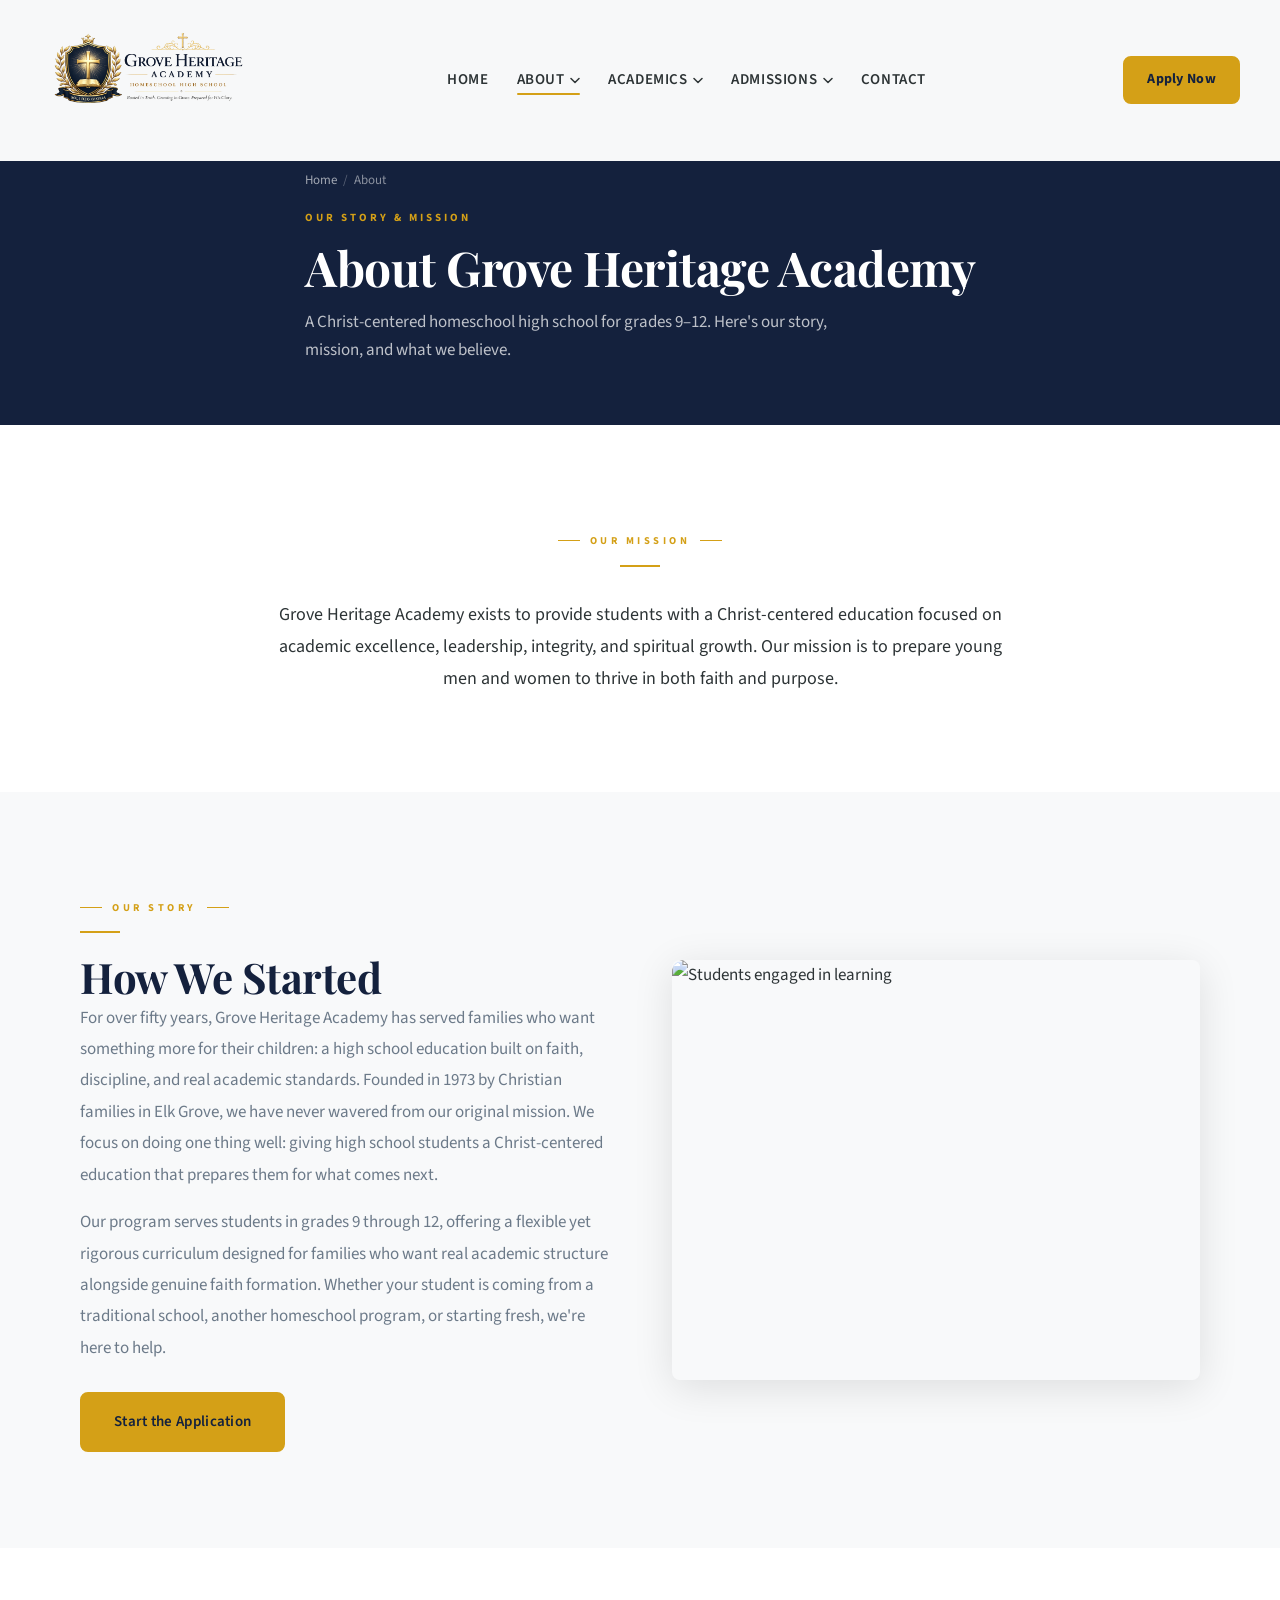
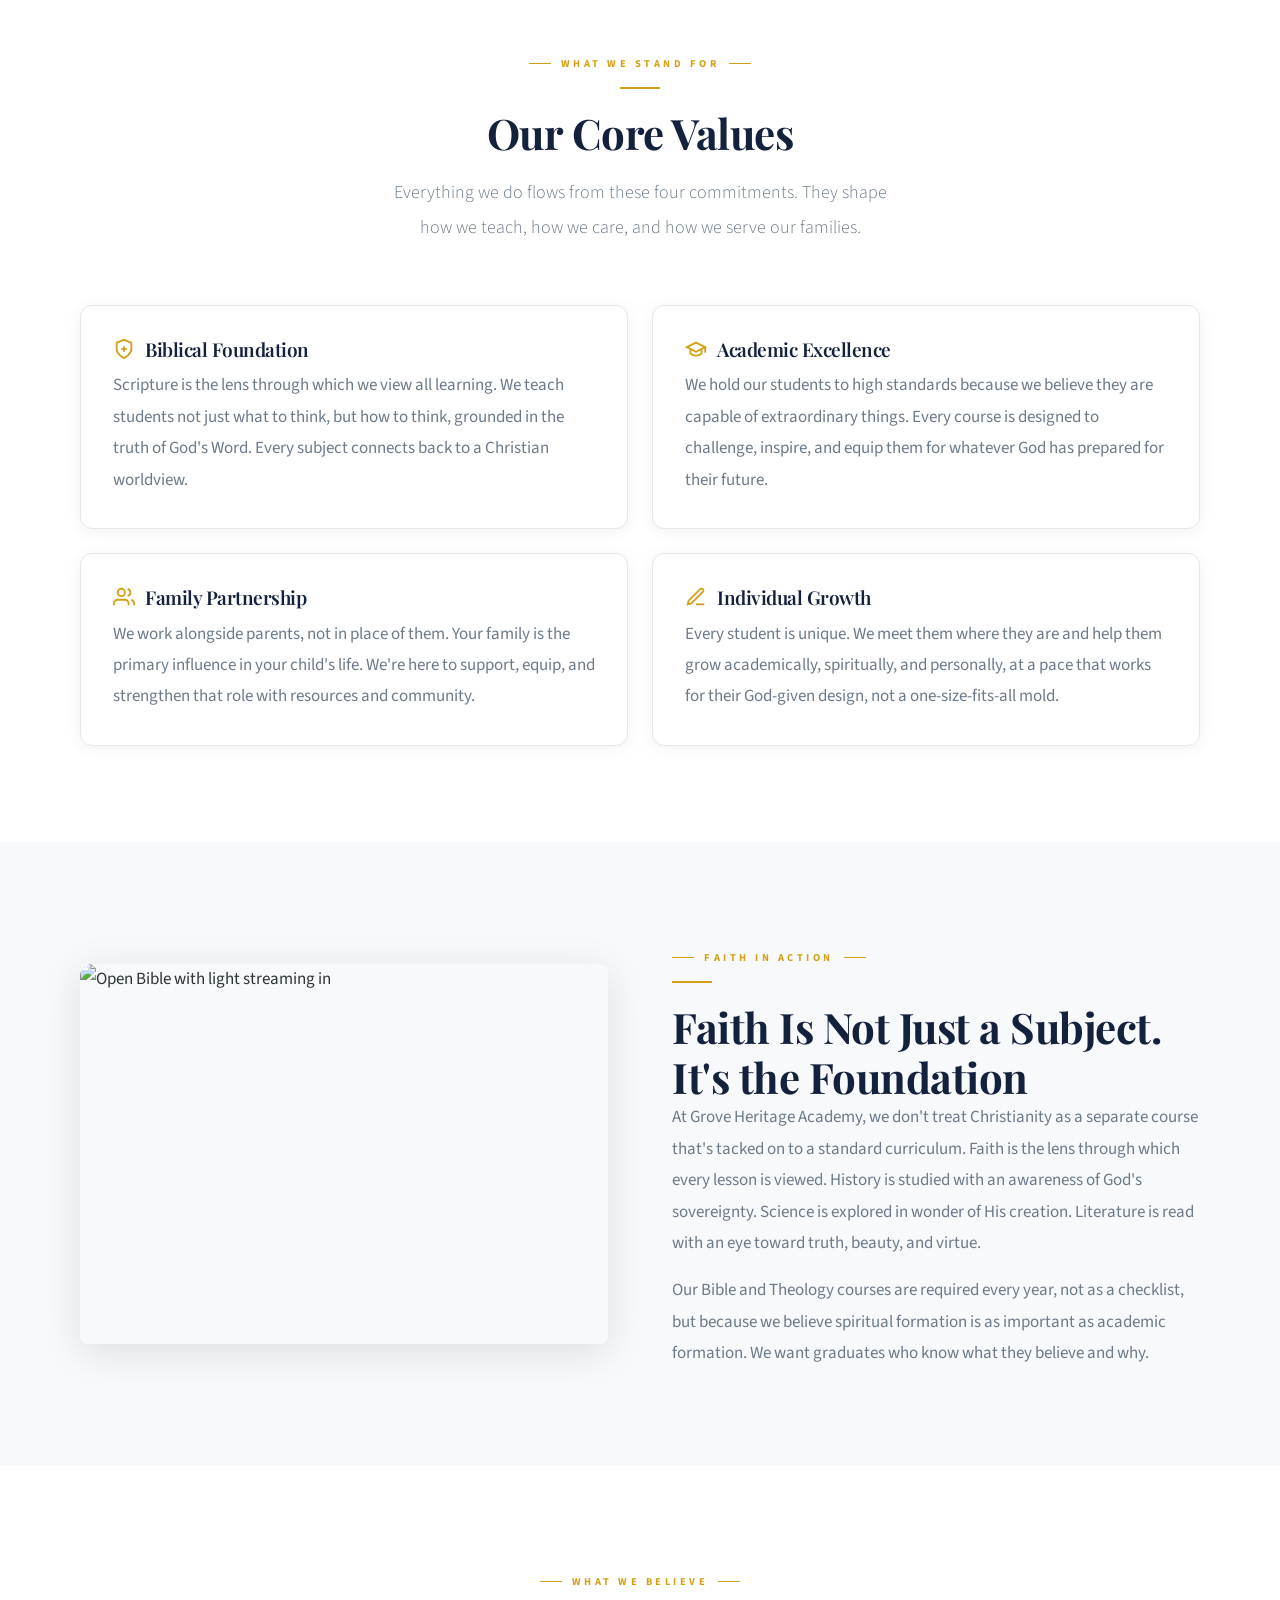
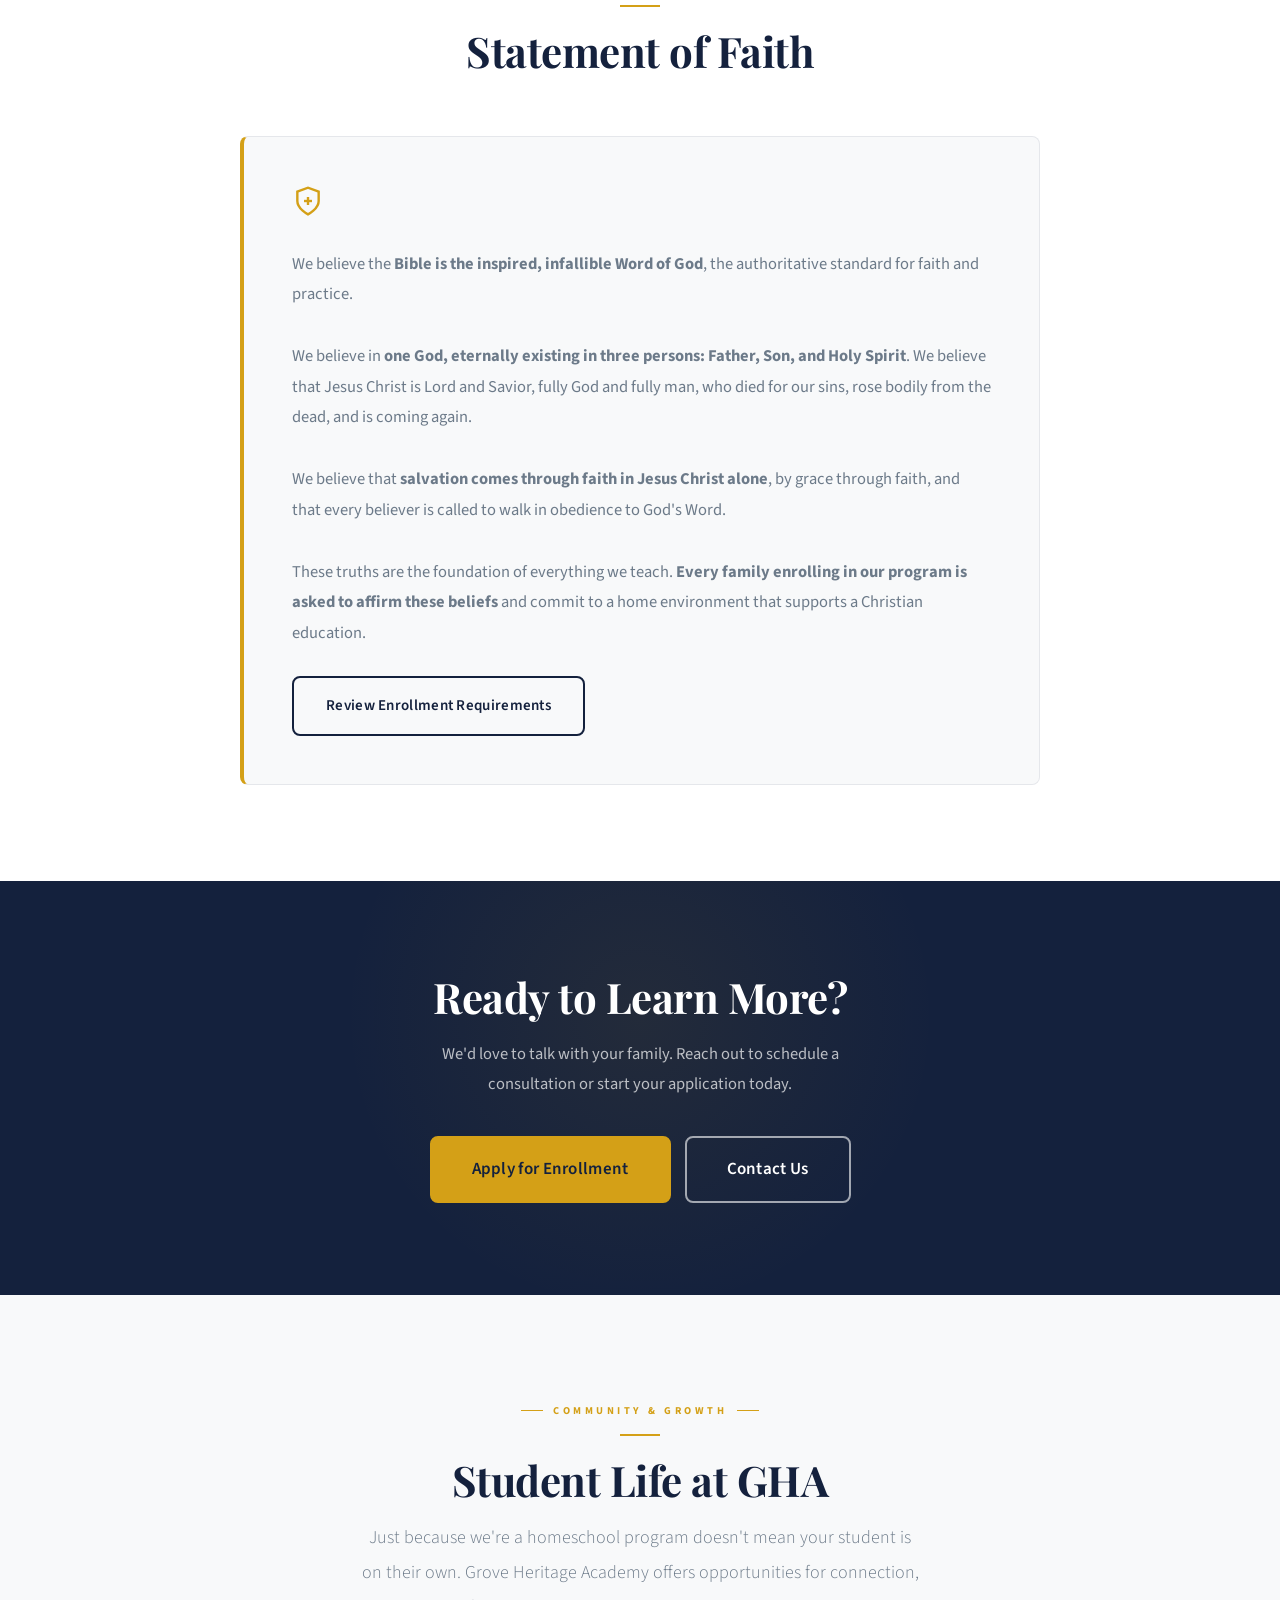
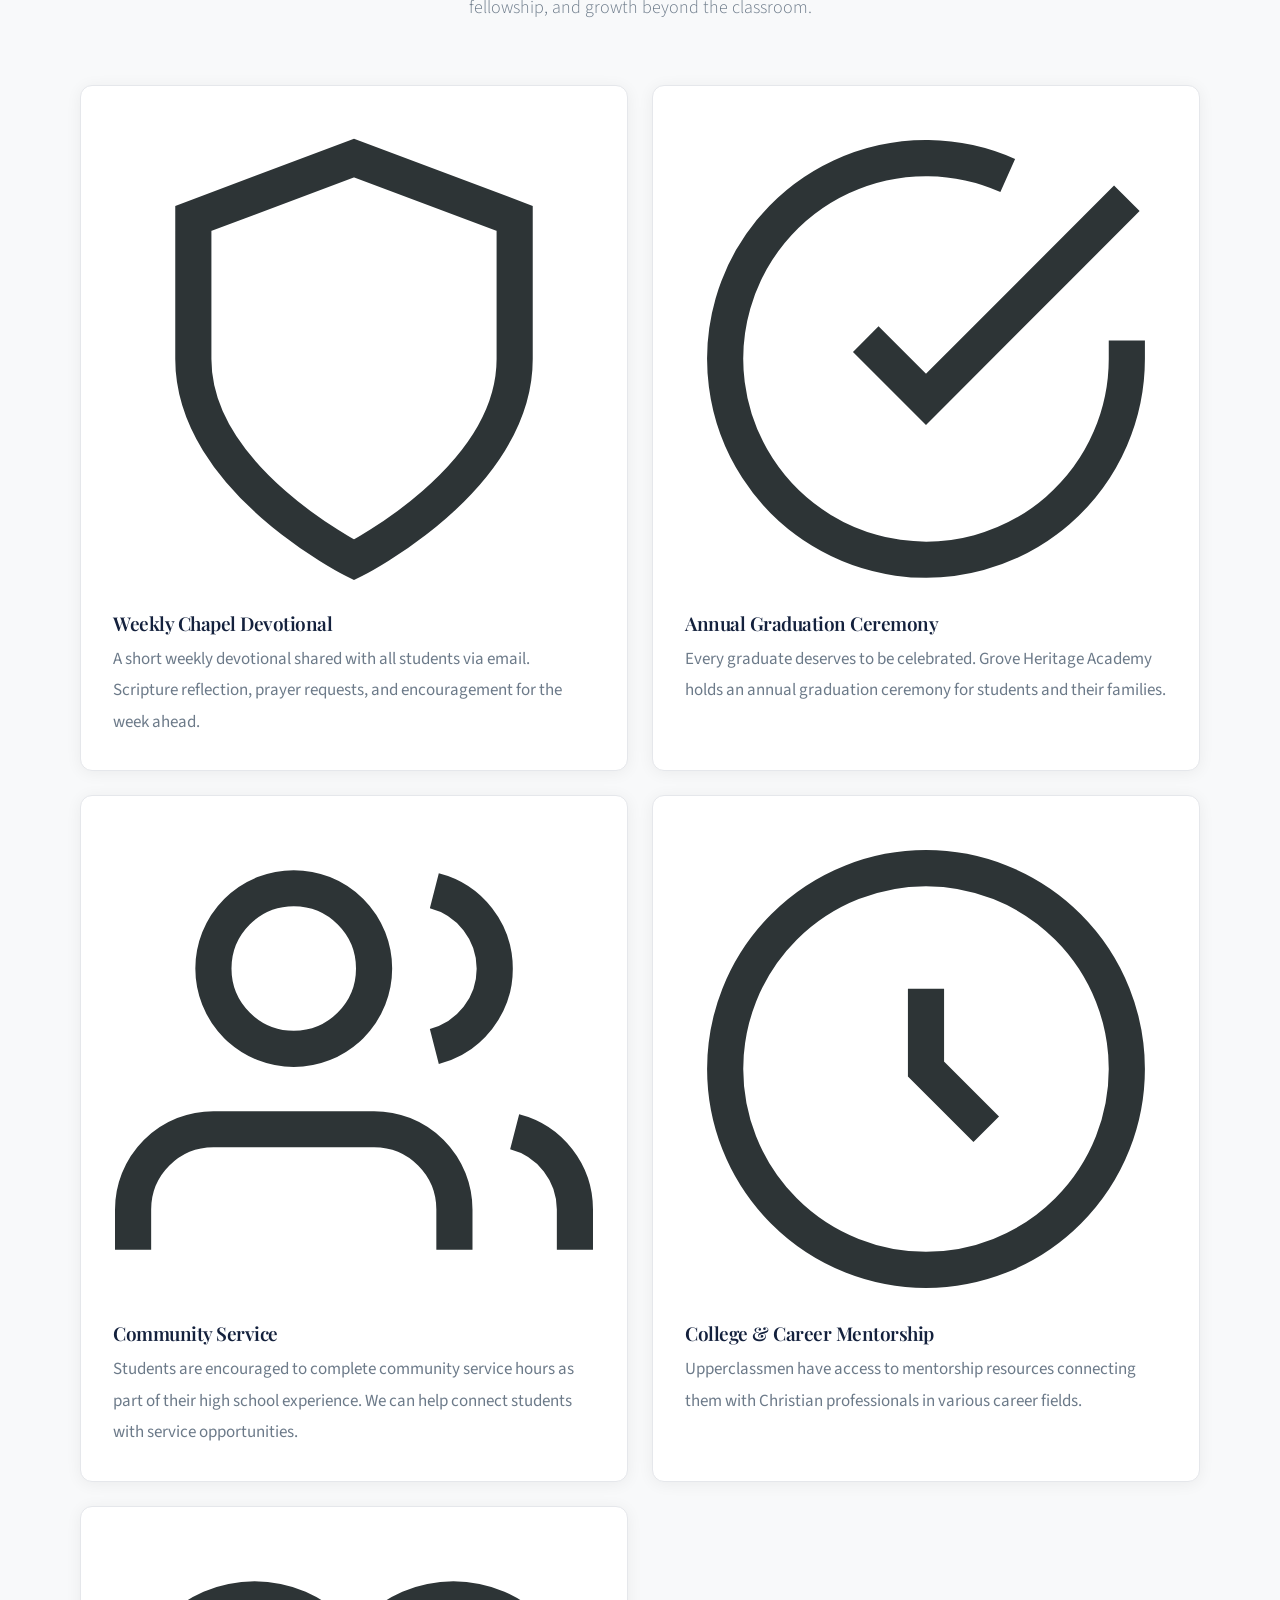
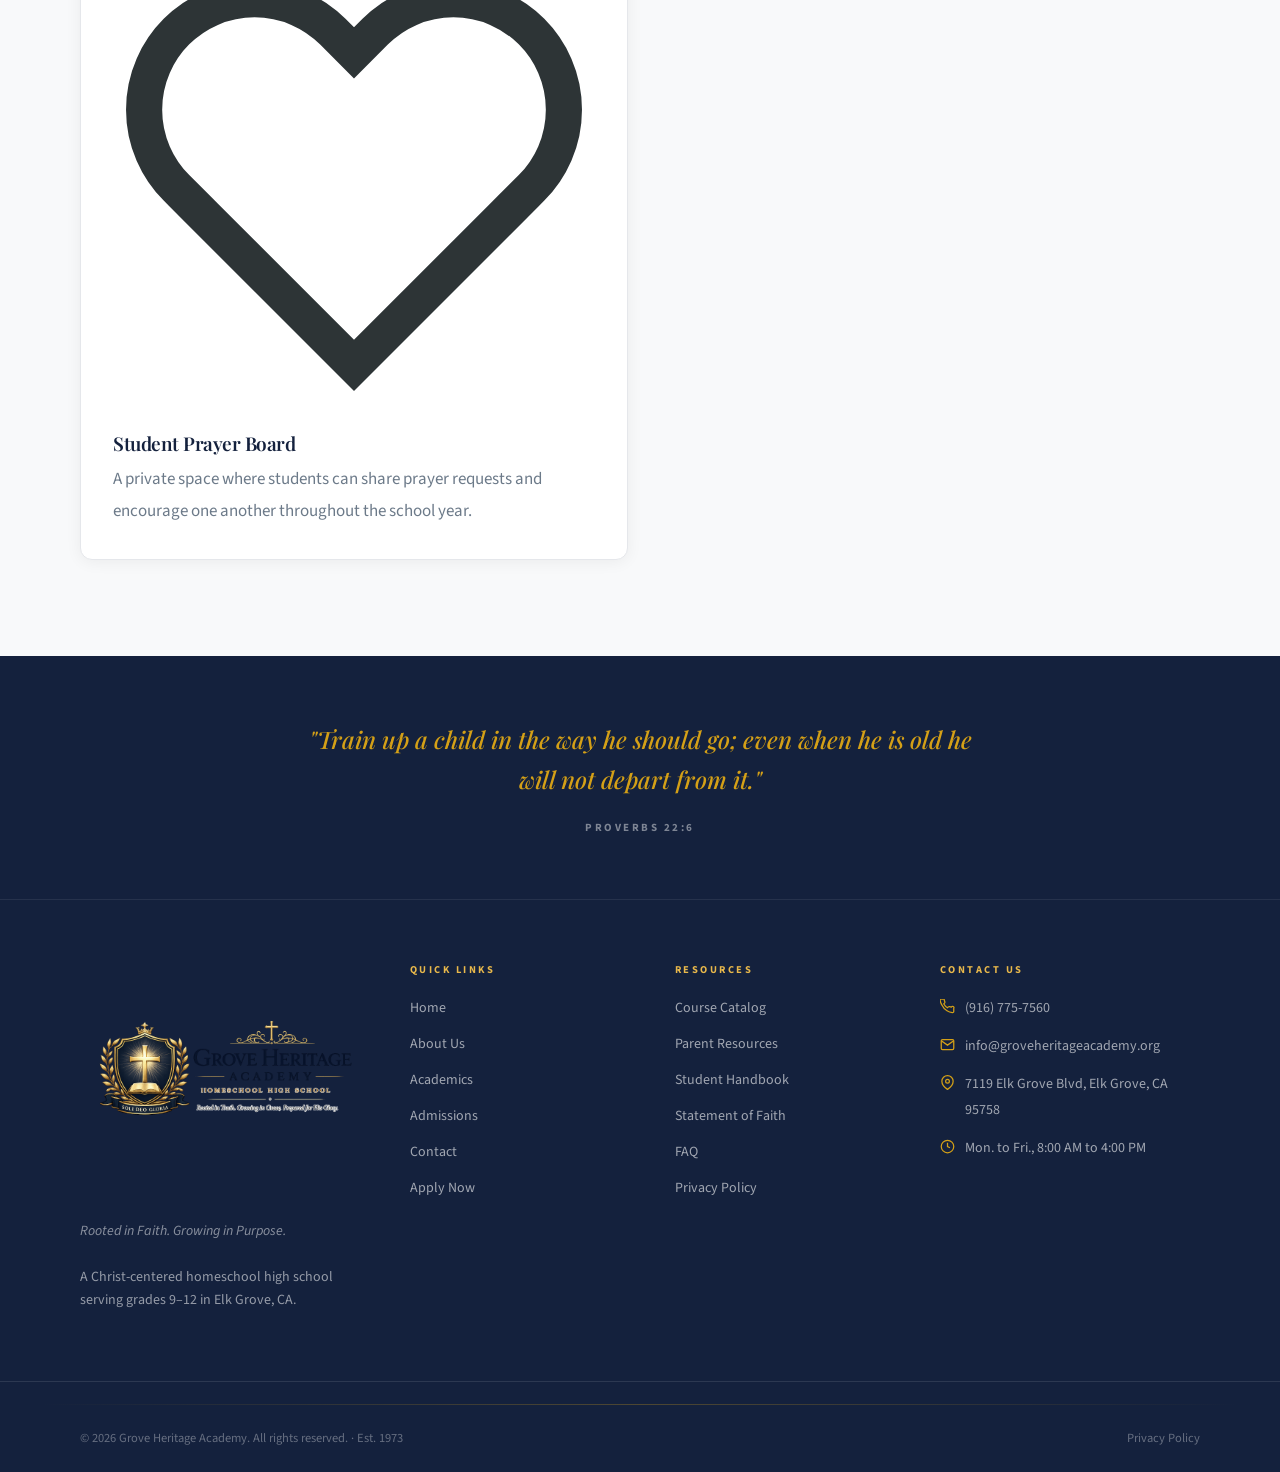
==== commit 8dae7f1a: "Grove Heritage - phone, emails, staff names update per client request Co-Authored-By: Claude Opus 4." ====
--- a/about.html
+++ b/about.html
@@ -283,11 +283,11 @@
         <div class="footer-contact">
           <div class="footer-contact-item">
             <svg viewBox="0 0 24 24" fill="none" stroke="currentColor" stroke-width="2" aria-hidden="true"><path d="M22 16.92v3a2 2 0 01-2.18 2 19.79 19.79 0 01-8.63-3.07A19.5 19.5 0 013.07 9.76a19.79 19.79 0 01-3.07-8.68A2 2 0 012 0h3a2 2 0 012 1.72 12.84 12.84 0 00.7 2.81 2 2 0 01-.45 2.11L6.09 7.91a16 16 0 006 6l1.27-1.27a2 2 0 012.11-.45 12.84 12.84 0 002.81.7A2 2 0 0122 14.92z"/></svg>
-            <span><a href="tel:9163130785">(916) 313-0785</a></span>
+            <span><a href="tel:+19167757560">(916) 775-7560</a></span>
           </div>
           <div class="footer-contact-item">
             <svg viewBox="0 0 24 24" fill="none" stroke="currentColor" stroke-width="2" aria-hidden="true"><path d="M4 4h16c1.1 0 2 .9 2 2v12c0 1.1-.9 2-2 2H4c-1.1 0-2-.9-2-2V6c0-1.1.9-2 2-2z"/><polyline points="22,6 12,13 2,6"/></svg>
-            <span><a href="mailto:admissions@groveheritageacademy.org">admissions@groveheritageacademy.org</a></span>
+            <span><a href="mailto:info@groveheritageacademy.org">info@groveheritageacademy.org</a></span>
           </div>
           <div class="footer-contact-item">
             <svg viewBox="0 0 24 24" fill="none" stroke="currentColor" stroke-width="2" aria-hidden="true"><path d="M21 10c0 7-9 13-9 13s-9-6-9-13a9 9 0 0118 0z"/><circle cx="12" cy="10" r="3"/></svg>
--- a/styles.css
+++ b/styles.css
@@ -392,7 +392,8 @@
 .mobile-menu {
   position: fixed; inset: 0; z-index: 999;
   background: var(--white);
-  display: flex; flex-direction: column; align-items: center; justify-content: center;
+  display: flex; flex-direction: column; align-items: center; justify-content: flex-start;
+  overflow-y: auto;
   opacity: 0; visibility: hidden; pointer-events: none;
   transition: opacity 0.35s var(--ease), visibility 0.35s var(--ease);
 }
@@ -492,7 +493,7 @@
 .hero-h1 em { font-style: italic; color: var(--gold); }
 .hero-subtitle {
   font-size: 19px; font-weight: 400; line-height: 1.4;
-  color: var(--charcoal); max-width: 600px; margin: 0 auto 20px;
+  color: var(--gray); max-width: 600px; margin: 0 auto 20px;
   opacity: 0; transform: translateY(20px);
   animation: fadeUp 0.7s var(--ease) 0.6s forwards;
 }
@@ -926,16 +927,6 @@
 .footer-bottom-nav a { font-size: 12.5px; color: rgba(255,255,255,0.35); transition: var(--transition); }
 .footer-bottom-nav a:hover { color: rgba(255,255,255,0.65); }
 
-/* ── Floating Apply Button (mobile only) ─────────────────── */
-.floating-apply {
-  position: fixed; bottom: 0; left: 0; right: 0; z-index: 900;
-  background: var(--cream); padding: 14px 20px;
-  box-shadow: 0 -4px 24px rgba(0,0,0,0.12);
-  transform: translateY(100%); transition: transform 0.45s var(--ease);
-  display: none;
-}
-.floating-apply.visible { transform: translateY(0); }
-.floating-apply .btn { width: 100%; justify-content: center; }
 
 /* ── Texture Overlay (for cream sections) ────────────────── */
 .texture-cream {
@@ -1442,13 +1433,25 @@
   .diploma-tracks { grid-template-columns: 1fr; }
   .values-grid { grid-template-columns: 1fr; }
   .why-card, .value-card, .course-card { padding: 24px; }
-  .nav-links, .nav-info-link, .nav-actions { display: none; }
+  .nav-links, .nav-info-link { display: none; }
   .nav-group { display: none; }
-  .hamburger { display: flex; }
-  .navbar-inner { height: 100px; padding: 6px 0; }
-  .navbar.scrolled .navbar-inner { height: 100px; padding: 6px 0; }
-  .nav-logo-img { height: 86px; }
-  .body-offset { padding-top: 110px; }
+  /* Apply Now visible in mobile navbar — push it to the right side */
+  .nav-actions { display: flex; align-items: center; margin-left: auto; }
+  .nav-apply-btn { font-size: 12px !important; padding: 8px 14px !important; min-height: 0 !important; }
+  /* Hamburger: bigger tap target, wider lines, shifted left from edge */
+  .hamburger { display: flex; width: 48px; height: 48px; gap: 6px; margin-right: 10px; }
+  .hamburger span { width: 30px; }
+  .hamburger.open span:nth-child(1) { transform: translateY(8px) rotate(45deg); }
+  .hamburger.open span:nth-child(3) { transform: translateY(-8px) rotate(-45deg); }
+  .navbar-inner { height: 110px; padding: 6px 0; }
+  .navbar.scrolled .navbar-inner { height: 110px; padding: 6px 0; }
+  /* Logo: slightly taller, shifted right */
+  .nav-logo-img { height: 90px; }
+  .nav-logo { margin-left: 10px; }
+  .body-offset { padding-top: 115px; }
+  /* Mobile menu: push content below the 110px navbar */
+  .mobile-menu { padding-top: 134px; }
+  .mobile-close { top: 114px; }
 }
 
 /* 768px — tablet portrait */
@@ -1456,14 +1459,15 @@
   .container { padding: 0 20px; }
   .section { padding: 48px 0; }
   .section-sm { padding: 32px 0; }
-  .hero-content-wrap { padding: 100px 20px 100px; }
+  .hero-content-wrap { padding: 118px 20px 100px; }
   .hero-logo-img { height: 160px; }
-  .nav-logo-img { height: 80px; }
-  .navbar-inner { height: 90px; padding: 5px 0; }
-  .navbar.scrolled .navbar-inner { height: 90px; padding: 5px 0; }
-  .body-offset { padding-top: 95px; }
+  .nav-logo-img { height: 90px; }
+  .nav-logo { margin-left: 10px; }
+  .navbar-inner { height: 106px; padding: 5px 0; }
+  .navbar.scrolled .navbar-inner { height: 106px; padding: 5px 0; }
+  .body-offset { padding-top: 112px; }
   .page-hero { min-height: 320px; }
-  .page-hero-content { padding-top: 100px; }
+  .page-hero-content { padding-top: 114px; }
   .hero-buttons { flex-direction: column; align-items: center; }
   .footer-logo-img { height: 140px; }
   .form-grid { grid-template-columns: 1fr; }
@@ -1494,10 +1498,24 @@
   .testimonial-single-wrap { padding: 40px 24px 32px; }
   .stats-grid { grid-template-columns: 1fr 1fr; }
   .quick-links-grid { grid-template-columns: 1fr; }
-  .floating-apply { display: block; }
   .scroll-arrow { display: none; }
   .highlights-scroll { padding: 12px 20px 28px; }
   .highlight-card-h { flex: 0 0 260px; }
+  /* Mobile menu: push content below the 106px navbar */
+  .mobile-menu { padding-top: 130px; }
+  .mobile-close { top: 110px; }
+  /* Force all scroll-reveal elements visible on mobile — JS IntersectionObserver
+     is unreliable on small viewports and leaves content invisible if it fails. */
+  .fade-up, .fade-left, .fade-right {
+    opacity: 1 !important;
+    transform: none !important;
+    transition: none !important;
+  }
+  .scripture-banner blockquote {
+    opacity: 1 !important;
+    letter-spacing: 0 !important;
+    transition: none !important;
+  }
 }
 
 /* 480px — mobile */
@@ -1505,12 +1523,17 @@
   .container { padding: 0 16px; }
   .section { padding: 40px 0; }
   .section-sm { padding: 28px 0; }
-  .hero-content-wrap { padding: 85px 16px 85px; }
+  .hero-content-wrap { padding: 112px 16px 85px; }
   .hero-logo-img { height: 120px; }
-  .nav-logo-img { height: 68px; }
-  .navbar-inner { height: 80px; padding: 5px 0; }
-  .navbar.scrolled .navbar-inner { height: 80px; padding: 5px 0; }
-  .body-offset { padding-top: 85px; }
+  .nav-logo-img { height: 90px; width: auto; object-fit: contain; }
+  .nav-logo { margin-left: 10px; }
+  .navbar-inner { height: 104px; padding: 5px 0; }
+  .navbar.scrolled .navbar-inner { height: 104px; padding: 5px 0; }
+  .nav-apply-btn { font-size: 11px !important; padding: 7px 12px !important; }
+  .body-offset { padding-top: 110px; }
+  /* Mobile menu: push content below the 104px navbar */
+  .mobile-menu { padding-top: 128px; }
+  .mobile-close { top: 108px; }
   h1 { font-size: 28px; }
   h2 { font-size: 24px; }
   h3 { font-size: 20px; }
@@ -1519,8 +1542,9 @@
   .hero-buttons { flex-direction: column; align-items: center; }
   .hero-buttons .btn { width: 100%; max-width: 300px; min-height: 48px; }
   .btn { min-height: 48px; }
+  .nav-apply-btn { min-height: 0 !important; }
   .footer-logo-img { height: 110px; }
-  .page-hero-content { padding-top: 90px; }
+  .page-hero-content { padding-top: 98px; }
 }
 
 /* ── Uniform Card System ──────────────────────────────────── */
